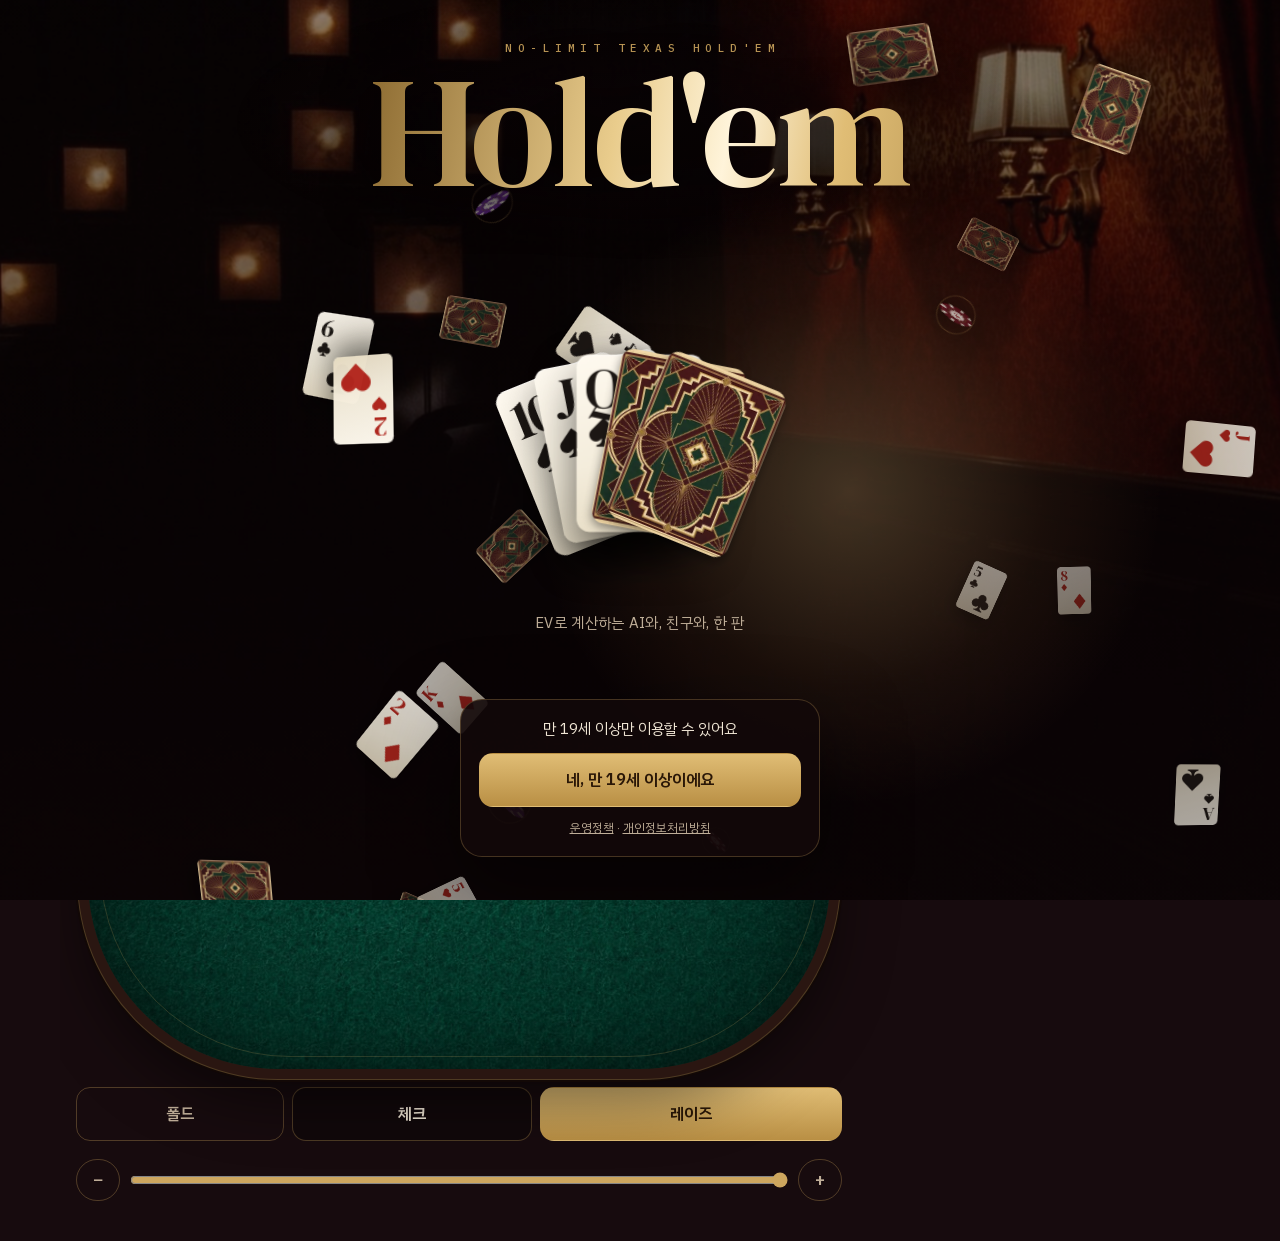
==== index.html @ 79030af7 "블랙잭 추가: 혼자 하기·친구방·딜러·더블다운·스플릿" ====
<!doctype html>
<html lang="ko">
<head>
<meta charset="utf-8">
<meta name="viewport" content="width=device-width, initial-scale=1, viewport-fit=cover">
<meta name="robots" content="noindex, nofollow">
<title>헤즈업 홀덤</title>
<link rel="manifest" href="manifest.webmanifest">
<meta name="theme-color" content="#170b0e">
<link rel="icon" href="icons/favicon-64.png" type="image/png">
<link rel="apple-touch-icon" href="icons/apple-touch-icon.png">
<meta name="apple-mobile-web-app-capable" content="yes">
<meta name="apple-mobile-web-app-title" content="홀덤">
<!-- 카톡·메신저 링크 미리보기 (초대 링크) -->
<meta name="description" content="초대 링크를 누르면 바로 방으로 들어와요 · 빈자리는 EV로 판단하는 AI">
<meta property="og:type" content="website">
<meta property="og:title" content="홀덤 한 판 같이 쳐요">
<meta property="og:description" content="초대 링크를 누르면 바로 방으로 들어와요 · 빈자리는 EV로 판단하는 AI">
<meta property="og:image" content="https://holdem.io.kr/icons/og-invite.jpg">
<meta property="og:image:width" content="1200">
<meta property="og:image:height" content="630">
<meta property="og:url" content="https://holdem.io.kr/">
<link rel="stylesheet" href="ui/blackjack.css?v=8">
<link href="fonts/fonts.css" rel="stylesheet"> <!-- 글꼴도 우리 사이트에서 (외부로 접속 정보가 가지 않게) -->
<style>
:root{
  --room:#170b0e; --room-2:#35141c;
  --felt:#0f4a3f; --felt-hi:#1a6852; --felt-deep:#082a23;
  --rail:#2a1611; --brass:#cda65e; --brass-dim:rgba(205,166,94,.32);
  --ivory:#f4eddc; --ink:#1c1714; --red:#b2261d;
  --signal:#86e3c8; --signal-dim:rgba(134,227,200,.22); --neg:#ec7466; --led:#ff5a3c;
  --text:#f1e7d6; --muted:#bfae98;
  --display:"DM Serif Display", Georgia, "Times New Roman", serif;
  --sans:"IBM Plex Sans KR", -apple-system, "Apple SD Gothic Neo", "Malgun Gothic", system-ui, sans-serif;
  --mono:"IBM Plex Mono", ui-monospace, Menlo, Consolas, monospace;
  --digital:"Share Tech Mono", "IBM Plex Mono", ui-monospace, monospace;
  color-scheme:dark;
}
*{box-sizing:border-box}
[hidden]{display:none !important}
html{background:var(--room); touch-action:manipulation} /* 두 번 탭 확대 막기 (테이블 밖을 탭해도). 두 손가락 확대는 그대로 */
body{margin:0; min-height:100vh; min-height:100dvh; color:var(--text); font:15px/1.5 var(--sans);
  background:radial-gradient(90% 60% at 50% -10%, var(--room-2), transparent 70%), var(--room);
  padding:env(safe-area-inset-top, 0px) 0 env(safe-area-inset-bottom, 0px); position:relative; isolation:isolate}
/* 방 배경 사진 (Higgsfield 생성). 글자가 읽히도록 위아래를 어둡게 덮는다 */
body::before{content:""; position:fixed; inset:0; z-index:-1; pointer-events:none;
  background:linear-gradient(180deg, rgba(23,11,14,.62), rgba(23,11,14,.3) 35%, rgba(23,11,14,.55) 70%, rgba(23,11,14,.92)),
    url("assets/room.jpg") center / cover no-repeat}
button{font:inherit; color:inherit; cursor:pointer}
button:disabled{cursor:not-allowed}
:focus-visible{outline:2px solid var(--signal); outline-offset:3px}

.top{max-width:1160px; margin:0 auto; padding:18px 16px 12px; display:flex; align-items:baseline; justify-content:space-between; gap:6px 16px; flex-wrap:wrap}
.top h1{margin:0; font-size:20px; font-weight:700; letter-spacing:-.02em}
.top h1 .spade{color:var(--brass); margin-right:6px}
.top h1 small{font-weight:400; color:var(--muted); font-size:13px; margin-left:8px; letter-spacing:0}
.top .meta{font:13px var(--mono); color:var(--muted); display:flex; flex-wrap:wrap; gap:4px 14px}
.linkbtn{padding:0; border:0; background:none; font:inherit; color:var(--muted); text-decoration:underline; text-underline-offset:3px}
.top h1{flex:1 1 auto; min-width:0} .top .meta{order:2} .top-btns{order:3; display:flex; flex-wrap:wrap; gap:4px 14px; font:13px var(--mono)}
/* 폰: 제목 옆에 작은 알약 버튼(설치·정지·삭제·로비·소리), 아래 한 줄에 핸드·레벨. 글자 버튼이 세 줄로 밀리지 않게 */
@media (max-width:600px){
  .top{align-items:center; padding:12px 16px 8px; gap:4px 10px}
  .top h1{flex:1 1 0; font-size:18px; white-space:nowrap; overflow:hidden; text-overflow:ellipsis} .top h1 small{display:block; margin:1px 0 0; font-size:11px; overflow:hidden; text-overflow:ellipsis}
  .top-btns{order:1; flex:none; flex-wrap:nowrap; gap:6px}
  .top .meta{order:2; flex:1 0 100%; font-size:12px; gap:2px 12px}
  .top-btns .linkbtn{font-size:0; min-width:38px; height:32px; padding:0 9px; border:1px solid var(--brass-dim); border-radius:999px; text-decoration:none; color:var(--text); background:rgba(0,0,0,.25)}
  .top-btns .linkbtn::before{font:500 12px var(--sans)}
  .top-btns .install::before{content:"설치"} #bPause::before{content:"정지"} #bPause[aria-pressed="true"]::before{content:"계속"} #bDelRoom::before{content:"삭제"} #bLobby::before{content:"로비"} #bSound::before{content:"소리"}
  #bSound[aria-pressed="false"]::before{opacity:.45; text-decoration:line-through}
  .top-btns .linkbtn.warn{font:500 12px var(--sans); border-color:var(--neg); color:var(--neg)} .top-btns .linkbtn.warn::before{content:none !important} /* 두 번 눌러 확인: 안내 문구를 그대로 보여 준다 */
}
.linkbtn[aria-pressed="false"]{opacity:.55}
.linkbtn.warn{color:var(--neg)}
#blinds.bump{animation:pop .4s ease-out; color:var(--brass)}

.layout{max-width:1160px; margin:0 auto; padding:0 16px 40px; display:grid; gap:22px; overflow-x:clip} /* 가장자리 자리의 효과 고리가 가로 스크롤을 만들지 않게 */
@media (min-width:880px){ .layout{grid-template-columns:minmax(0,1fr) 340px; align-items:start} }

/* ===== 테이블: 좌석을 둘레에 배치 ===== */
.table{position:relative; isolation:isolate; margin:14px 12px 18px; aspect-ratio:3/4; --chip:24px; touch-action:manipulation; -webkit-user-select:none; user-select:none; /* 두 번 탭 = 체크 (확대·글자 선택 막기) */
  border-radius:clamp(56px, 16vw, 190px);
  /* 실제 울 펠트 사진 (Higgsfield 생성) 위에 천장 조명처럼 가운데를 밝히고 가장자리를 어둡게 */
  background:radial-gradient(ellipse 60% 50% at 50% 45%, rgba(120,230,190,.16), transparent 70%),
    radial-gradient(ellipse 75% 70% at 50% 50%, transparent 45%, rgba(3,18,14,.6)),
    url("assets/felt.jpg") center / cover, var(--felt);
  box-shadow:0 0 0 10px var(--rail), 0 0 0 11px var(--brass-dim), 0 0 0 13px #120806, 0 28px 60px rgba(0,0,0,.55), inset 0 0 70px rgba(0,0,0,.5)}
.table::before{content:""; position:absolute; inset:12px; z-index:-1; border-radius:inherit; border:1px solid rgba(205,166,94,.2); pointer-events:none}
/* 넓은 테이블(.wide)은 화면 폭이 아니라 테이블 자신의 폭으로 정한다 → 폴드 펼침처럼 두 칸 배치에서도 좌석 배치와 모양이 맞는다 */
.table.wide{aspect-ratio:16/10; --chip:28px} .table.wide[data-n="2"]{aspect-ratio:16/11}

.seat{position:absolute; transform:translate(-50%,-50%); display:flex; flex-direction:column; align-items:center; gap:3px; width:max-content; z-index:2}
.seat.me{transform:translate(-50%,-100%); gap:6px}
.seat.me .info{order:-1} /* 나: 액션 → 카드 → 명패 */
.plate{position:relative; display:flex; flex-direction:column; align-items:center; min-width:74px; padding:3px 10px 4px; border-radius:12px;
  background:rgba(8,18,15,.78); border:1px solid var(--brass-dim); transition:box-shadow .3s, opacity .3s; line-height:1.2}
.plate .name{max-width:7.5em; overflow:hidden; text-overflow:ellipsis; font-weight:600; font-size:12px; white-space:nowrap} /* 긴 닉네임은 말줄임 */
.plate .stack{font:16px/1.1 var(--display); color:var(--ivory); font-weight:400}
.seat.me .plate{flex-direction:row; gap:10px; padding:5px 14px; border-radius:999px}
/* 자리 아바타: 세로 명패는 테이블 안쪽 끝에 걸쳐 놓는다 (폰에서 옆자리 명패가 이미 화면 끝에 닿아 있어 폭을 늘릴 수 없다). 가로 명패(나·1:1)는 명패 안 왼쪽 */
.avatar{position:absolute; left:-15px; top:50%; width:30px; height:30px; margin-top:-15px; border-radius:50%; object-fit:cover; background:#3a1218; box-shadow:0 0 0 1.5px var(--brass-dim), 0 2px 6px rgba(0,0,0,.5)}
.seat.av-r .avatar{left:auto; right:-15px} .seat.ai .plate{padding-left:19px} .seat.ai.av-r .plate{padding-left:10px; padding-right:19px} .table[data-n="2"] .seat.ai .plate{padding:5px 14px}
.seat.me .avatar, .table[data-n="2"] .seat.ai .avatar{position:static; flex:none; width:32px; height:32px; margin:-2px 0 -2px -8px}
.seat.folded .avatar{filter:grayscale(.8)}
.seat.me .plate .name{font-size:14px}
.seat.me .plate .stack{font-size:20px}
.table[data-n="2"] .seat.ai .plate{flex-direction:row; gap:10px; padding:5px 14px; border-radius:999px}
.table[data-n="2"] .seat.ai .plate .name{font-size:14px}
.table[data-n="2"] .seat.ai .plate .stack{font-size:20px}
.seat.turn .plate{box-shadow:0 0 0 2px var(--brass), 0 0 22px rgba(205,166,94,.5)}
.seat.ai.turn .plate{box-shadow:0 0 0 2px var(--signal), 0 0 22px rgba(134,227,200,.45)}
.seat.win .plate{box-shadow:0 0 0 2px var(--brass), 0 0 30px rgba(205,166,94,.7)}
.seat.folded .plate{opacity:.55}
.seat.out{filter:grayscale(1) brightness(.5)}
/* 액션 효과: 체크는 두 번 두드림, 콜은 초록 고리, 레이즈는 금빛, 올인은 붉은 금빛 (올인한 사람 명패에는 핸드가 끝날 때까지 엠블럼) */
.fx{position:absolute; left:50%; top:50%; width:130px; height:130px; margin:-65px 0 0 -65px; border-radius:50%; pointer-events:none; z-index:3; animation:ring .6s ease-out both}
.fx.check{border:2px solid var(--ivory)} .fx.check::after{content:''; position:absolute; inset:-2px; border-radius:50%; border:2px solid var(--ivory); animation:ring .5s .14s ease-out both}
.fx.call{border:3px solid var(--signal)}
.fx.raise{border:3px solid var(--brass); box-shadow:0 0 24px rgba(205,166,94,.8), inset 0 0 18px rgba(205,166,94,.6); animation-duration:.8s}
.fx.allin{width:190px; height:190px; margin:-95px 0 0 -95px; border:4px solid #f0c060; box-shadow:0 0 40px #e2463a, inset 0 0 30px rgba(240,192,96,.7); animation-duration:1s}
@keyframes ring{from{transform:scale(.3); opacity:1} to{transform:scale(1.5); opacity:0}}
.seat.allin .plate{box-shadow:0 0 0 2px #f0c060, 0 0 18px rgba(226,70,58,.8); animation:allinGlow 1.2s ease-in-out infinite alternate}
.seat.allin .plate::before{content:''; position:absolute; top:-24px; right:-34px; width:70px; height:47px; transform:rotate(8deg); background:url(assets/fx/allin.webp) center/contain no-repeat; pointer-events:none; z-index:2; filter:drop-shadow(0 3px 6px rgba(0,0,0,.6))} /* 명패 모서리에 스티커처럼 (펼친 카드를 가리지 않게) */
.seat.me.allin .plate::before{top:50%; right:calc(100% + 4px); transform:translateY(-50%) rotate(-6deg)}
@keyframes allinGlow{to{box-shadow:0 0 0 2px #f0c060, 0 0 30px rgba(226,70,58,1)}}
.end-art{display:block; width:min(250px, 72%); margin:-8px auto 2px; filter:drop-shadow(0 8px 18px rgba(0,0,0,.6)); animation:stamp .7s cubic-bezier(.2,1.6,.4,1) both} .end-art[hidden]{display:none}
.allin-slam{position:absolute; left:50%; top:46%; width:min(78%, 420px); transform:translate(-50%, -50%); pointer-events:none; z-index:20; filter:drop-shadow(0 10px 30px rgba(0,0,0,.7)); animation:slam 1.6s cubic-bezier(.2,.9,.3,1) both}
@keyframes slam{0%{opacity:0; transform:translate(-50%, -50%) scale(2.4) rotate(-6deg)} 14%{opacity:1; transform:translate(-50%, -50%) scale(.94) rotate(0)} 24%{transform:translate(-50%, -50%) scale(1.04)} 78%{opacity:1; transform:translate(-50%, -50%) scale(1)} 100%{opacity:0; transform:translate(-50%, -50%) scale(1.12)}}
.table.shake{animation:shake .45s .18s ease-in-out}
.table.flash::after{content:''; position:absolute; inset:0; border-radius:inherit; pointer-events:none; z-index:15; background:radial-gradient(circle at 50% 45%, rgba(240,192,96,.45), rgba(226,70,58,.3) 45%, rgba(226,70,58,0) 75%); animation:flash 1.3s ease-out both}
@keyframes flash{0%{opacity:0} 12%{opacity:1} 100%{opacity:0}}
@keyframes shake{20%{transform:translate(-6px, 2px)} 40%{transform:translate(5px, -3px)} 60%{transform:translate(-3px, 2px)} 80%{transform:translate(2px, -1px)}}
@media (prefers-reduced-motion:reduce){ .fx, .allin-slam, .table.shake, .table.flash::after, .seat.allin .plate{animation:none} .fx, .allin-slam, .table.flash::after{display:none} }
.badge{position:absolute; top:-10px; right:-10px; padding:1px 8px; border-radius:999px; background:var(--neg); color:#2a0d0a; font:700 12px/18px var(--sans); animation:stamp .5s cubic-bezier(.2,1.6,.4,1) both; filter:none}
.hand{display:flex; gap:3px; --cw:26px; min-height:calc(var(--cw) * 1.4)}
.seat.ai .hand{margin-bottom:-12px; z-index:-1}
.seat.me .hand{--cw:clamp(44px, 12vw, 60px); gap:6px}
.table[data-n="2"] .seat.ai .hand{--cw:42px; gap:5px; margin-bottom:0}
.table.wide .hand{--cw:34px} .table.wide .seat.me .hand{--cw:66px}
.info{display:flex; gap:8px; min-height:18px; font-size:12px; line-height:18px; white-space:nowrap}
.say{color:var(--ivory); font-weight:500; text-shadow:0 1px 3px rgba(0,0,0,.7)}
.say.pop{animation:pop .3s ease-out}
.say.draw{padding:0 10px; border-radius:999px; border:1.5px solid var(--brass); background:rgba(10,6,4,.78); color:var(--brass); font-size:15px; font-weight:700; line-height:24px} .say.draw.stay{border-color:var(--signal); color:var(--signal)} /* 바둑이 교환: 몇 장 / 스테이를 크게 */
.hname{color:var(--brass); text-shadow:0 1px 3px rgba(0,0,0,.7)}
.bio{position:absolute; top:calc(100% + 4px); left:50%; transform:translateX(-50%); width:180px; padding:8px 10px; border-radius:10px; z-index:9;
  background:rgba(8,12,11,.95); border:1px solid var(--brass-dim); font-size:12px; line-height:1.5; color:var(--muted); white-space:normal; animation:pop .2s ease-out}
.bio b{display:block; color:var(--text); font-size:13px}

/* 타임칩: 크게, 내 차례면 금빛으로 빛나고 10초 아래면 붉게 깜빡인다 */
.timechip{position:absolute; right:-70px; bottom:-16px; width:58px; height:58px; border-radius:50%; border:0; padding:0;
  background:radial-gradient(circle, #f2e8d2 0 54%, transparent 55%), repeating-conic-gradient(var(--brass) 0 20deg, #7a5a1e 20deg 40deg);
  box-shadow:0 3px 8px rgba(0,0,0,.5), inset 0 0 0 3px rgba(0,0,0,.25); color:#3a2608; font:800 14px/1 var(--sans); letter-spacing:-.03em}
.timechip span{position:absolute; top:-7px; right:-9px; min-width:24px; height:24px; border-radius:12px; background:var(--neg); color:#2a0d0a; font:800 13px/24px var(--sans); box-shadow:0 0 0 2px #1a0c0c}
.timechip:disabled{filter:grayscale(.45) brightness(.8)}
.timechip:not(:disabled){animation:tcGlow 1.4s ease-in-out infinite alternate}
.timechip.hurry:not(:disabled){animation:tcHurry .45s ease-in-out infinite alternate}
@keyframes tcGlow{to{box-shadow:0 3px 8px rgba(0,0,0,.5), inset 0 0 0 3px rgba(0,0,0,.25), 0 0 18px 5px rgba(240,192,96,.85)}}
@keyframes tcHurry{to{box-shadow:0 3px 8px rgba(0,0,0,.5), inset 0 0 0 3px rgba(0,0,0,.25), 0 0 24px 7px rgba(226,70,58,.95); transform:scale(1.08)}}

.bet{position:absolute; transform:translate(-50%,-50%); display:inline-flex; align-items:flex-end; gap:5px; font:12px var(--mono); z-index:1}
.bet b{font-weight:500; padding:0 7px; border-radius:999px; background:rgba(0,0,0,.5); line-height:18px}
.bet.off{visibility:hidden}
.bet.r{flex-direction:row-reverse} /* 오른쪽 좌석은 금액을 칩 왼쪽에 → 자기 명패를 가리지 않게 */
.table:not(.wide) .bet{flex-direction:column; align-items:center; gap:2px} /* 좁은 테이블: 금액을 칩 아래로 → 폭이 절반 */
/* 칩: Higgsfield 3D 칩 모델을 금액별로 색을 바꾸고 숫자를 새겨 테이블 시점으로 미리 렌더한 스프라이트를 쌓는다 */
.chipset{display:inline-flex; align-items:flex-end; gap:1px}
.chips{position:relative; flex:none; width:var(--chip)}
.chips img{position:absolute; width:var(--chip); filter:drop-shadow(0 2px 2px rgba(0,0,0,.45))}

.dealer-btn{position:absolute; width:22px; height:22px; margin:-11px 0 0 -11px; border-radius:50%; background:var(--ivory); color:var(--ink); z-index:3;
  font:13px/22px var(--display); text-align:center; box-shadow:0 2px 5px rgba(0,0,0,.5); transition:left .6s cubic-bezier(.3,.8,.3,1), top .6s cubic-bezier(.3,.8,.3,1)}

.center{position:absolute; left:50%; top:43%; transform:translate(-50%,-50%); display:grid; justify-items:center; gap:6px; z-index:1}
.table[data-n="2"] .center{top:46%}
.table.wide .center{top:41%}
.board-wrap{position:relative; --cw:clamp(30px, 9.2vw, 46px)}
.table[data-n="2"] .board-wrap{--cw:clamp(40px, 12vw, 64px)}
.table.wide .board-wrap{--cw:54px}
.slots,.board{display:flex; gap:4px}
.board{position:absolute; inset:0}
.slot{width:var(--cw); aspect-ratio:5/7; border-radius:calc(var(--cw) * .1); border:1px dashed rgba(244,237,220,.16)}
.pot{display:flex; align-items:flex-end; gap:6px; font-size:12px; line-height:22px; color:var(--muted); min-height:30px}
.pot b{font:22px/1 var(--display); font-weight:400; color:var(--brass)}
.banner{text-align:center; animation:pop .35s ease-out; max-width:240px}
.banner strong{display:block; font-size:18px; line-height:1.25; font-weight:700}
.banner span{font:12px var(--mono); color:var(--muted)}
.banner.win strong{color:var(--brass)}
.banner.lose strong{color:var(--neg)}
/* 디지털 샷클락 */
.clock{font:26px/1 var(--digital); letter-spacing:.06em; color:#ffd9a0; padding:3px 10px 2px; border-radius:6px; background:rgba(0,0,0,.55);
  box-shadow:inset 0 0 0 1px rgba(255,200,120,.25); text-shadow:0 0 8px rgba(255,190,90,.8); visibility:hidden}
.clock.on{visibility:visible}
.clock.hurry{color:#ffb3a6; text-shadow:0 0 10px var(--led), 0 0 2px var(--led); animation:blink 1s steps(2) infinite}
.level-banner{position:absolute; left:50%; top:20%; transform:translate(-50%,-50%); z-index:6; padding:8px 18px; border-radius:12px; text-align:center;
  background:rgba(20,10,6,.92); border:1px solid var(--brass); color:var(--brass); font:700 15px/1.4 var(--sans); white-space:nowrap; animation:banner 2.4s ease both}
.level-banner small{display:block; font:12px var(--mono); color:var(--muted)}
#deck{position:absolute; left:50%; top:4%; width:1px; height:1px}

/* 카드 */
.card{position:relative; flex:none; width:var(--cw); aspect-ratio:5/7; border-radius:calc(var(--cw) * .1);
  background:linear-gradient(165deg, #fffaf0, var(--ivory) 55%, #e4d9c0); color:var(--ink);
  box-shadow:inset 0 1px 0 rgba(255,255,255,.6), 0 4px 10px rgba(0,0,0,.4);
  font-family:var(--display); transition:transform .25s, filter .25s, box-shadow .25s}
.card.red{color:var(--red)}
.card .idx{position:absolute; top:4%; left:7%; display:flex; flex-direction:column; align-items:center; font-size:calc(var(--cw) * .44); line-height:.95; letter-spacing:-.05em}
.card .idx small{font:calc(var(--cw) * .29)/1 var(--sans)}
.card .pip{position:absolute; right:7%; bottom:4%; font:calc(var(--cw) * .62)/1 var(--sans)}
.card.back{background:#5c1823 url(assets/cardback.webp) center/cover; box-shadow:0 4px 10px rgba(0,0,0,.4)}
.card.undealt{visibility:hidden}
.card.deal{animation:deal .38s cubic-bezier(.2,.9,.25,1) both}
.card.flip{animation:flip .45s ease-out both}
.card.win{transform:translateY(-5px); box-shadow:0 0 0 2px var(--brass), 0 10px 20px rgba(0,0,0,.5)}
.card.dim{filter:brightness(.5) saturate(.5)}
#fx{position:fixed; inset:0; pointer-events:none; z-index:60; overflow:hidden}
.flyer{position:fixed; left:0; top:0; will-change:transform}

/* 조작 */
.controls{display:grid; gap:10px}
#actions{display:grid; gap:10px}
.main{display:grid; grid-template-columns:1fr 1.15fr 1.45fr; gap:8px}
.btn{min-height:54px; padding:0 10px; border-radius:14px; border:1px solid var(--brass-dim); background:rgba(0,0,0,.28); font-weight:600; font-size:16px; transition:transform .12s, background .2s, opacity .2s}
.btn:not(:disabled):hover{background:rgba(205,166,94,.12)}
.btn:not(:disabled):active{transform:translateY(1px)}
.btn.primary{background:linear-gradient(180deg, #e0bd75, #b98f44); color:#2a1707; border-color:transparent}
.btn.primary:not(:disabled):hover{background:linear-gradient(180deg, #ebc982, #c49a4e)}
.btn.ghost{background:transparent; color:var(--muted)}
.btn:disabled{opacity:.36}
.btn small{display:block; font-size:12px; font-weight:500; opacity:.7}
.btn.wide{width:100%}
.sizing{display:grid; gap:8px}
.presets{display:flex; gap:6px}
.presets .chip{flex:1; min-width:0; padding:0 4px}
.fine{display:flex; align-items:center; gap:8px}
.chip{min-height:42px; padding:0 12px; border-radius:999px; border:1px solid var(--brass-dim); background:transparent; color:var(--muted); font-size:15px; font-weight:500; font-variant-numeric:tabular-nums}
.chip.on{border-color:var(--brass); background:rgba(205,166,94,.16); color:var(--text)}
.chip.step{width:44px; padding:0; font-size:18px; line-height:1}
.chip:disabled{opacity:.36}
.fine input{flex:1; min-width:0; height:36px; accent-color:var(--brass)}
/* 바둑이: 4장 손패(상대는 겹쳐 놓은 뒷면), 눌러 고른 카드, 아침·점심·저녁 진행 표시, 9칸 베팅 버튼 */
.table[data-game="badugi"] .seat.ai .card + .card{margin-left:calc(var(--cw) * -.42)} /* 상대 4장은 겹쳐 놓는다 (깐 패도 숫자·무늬 표시는 보인다) */
.table[data-game="badugi"][data-n="2"] .seat.ai .card:not(.back) + .card{margin-left:0} /* 1:1은 자리가 넉넉하니 깐 패를 펼친다 */
.table[data-game="badugi"] .seat.me .hand{--cw:clamp(40px, 11vw, 62px)} /* 폰에서 4장이 옆 좌석 명패에 닿지 않게 */
.table[data-game="badugi"] .seat.me .card{transition:transform .15s, box-shadow .15s}
.table[data-game="badugi"] .board-wrap, .table:not([data-game="badugi"]) .bd-rounds{display:none}
.table[data-game="sutda"] .board-wrap, .table:not([data-game="sutda"]) .sd-stages{display:none}
/* 섯다: 화투 카드 (세로로 긴 2:3). 그림 + 작은 월 숫자, 뒷면은 진한 빨강. 날아가는 카드(#fx)도 같게 body에 data-game */
body[data-game="sutda"] .card{aspect-ratio:2/3}
body[data-game="sutda"] .card.back{background:repeating-linear-gradient(45deg, rgba(0,0,0,.18) 0 2px, transparent 2px 6px), #8e1b1f; box-shadow:inset 0 0 0 2px #3d0a0c, 0 4px 10px rgba(0,0,0,.4)}
.card.hw{background:#1a0d0b; overflow:hidden; padding:0}
.card.hw img{display:block; width:100%; height:100%; object-fit:cover; border-radius:inherit; pointer-events:none; user-select:none}
.card.hw .hw-n{position:absolute; right:5%; top:3%; min-width:1.3em; padding:0 .2em; border-radius:.35em; background:rgba(12,8,6,.78); color:#fff; font:700 calc(var(--cw) * .26)/1.35 var(--sans); text-align:center}
.table[data-game="sutda"] .seat.me .hand{--cw:clamp(44px, 12.5vw, 64px)}
.sd-stages span{white-space:nowrap} .table:not(.wide) .sd-stages{gap:4px; font-size:12px} .table:not(.wide) .sd-stages span{padding:3px 8px} /* 폰: 세 칸이 한 줄에 */
#cards0.picking .card.discard{transform:translateY(8px); filter:grayscale(.7) brightness(.55)} /* 섯다 고르기: 버릴 카드 */
#cards0.picking .card.discard::after{content:'버림'; white-space:nowrap; position:absolute; left:50%; top:50%; transform:translate(-50%, -50%); padding:2px 6px; border-radius:6px; background:rgba(0,0,0,.75); color:#fff; font:700 12px var(--sans)}
.hand.picking .card{cursor:pointer}
.card.sel{transform:translateY(-14px); box-shadow:0 0 0 2px var(--signal), 0 12px 22px rgba(0,0,0,.55)}
.bd-rounds, .sd-stages{display:flex; gap:6px; font-size:13px}
.bd-rounds span, .sd-stages span{padding:3px 12px; border-radius:999px; border:1px solid rgba(244,237,220,.18); color:var(--muted)}
.bd-rounds span.done, .sd-stages span.done{color:var(--text); border-color:var(--brass-dim)}
.bd-rounds span.on, .sd-stages span.on{color:#2a1707; background:var(--brass); border-color:transparent; font-weight:700}
#bdActions{display:grid; gap:8px}
.bd-mine{margin:0; text-align:center; font-size:14px; color:var(--brass)} .bd-mine:empty{display:none} /* 지금 내 족보 (카드 위에 쓰면 내 베팅 칩과 겹친다) */
.bd-bets{display:grid; grid-template-columns:repeat(3, 1fr); gap:8px}
.bd-bets .btn{min-height:50px}
.bd-draw{display:grid; gap:8px}
.bd-draw p{margin:0; text-align:center; font-size:13px; color:var(--muted)}
.bd-help p{margin:0 0 6px; font-size:13px; line-height:1.6; color:var(--muted)} .bd-help p:last-child{margin:0} .bd-help b{color:var(--text)}

/* EV 계기판 */
.side{display:grid; gap:18px; align-content:start}
.gauge{position:relative; overflow:hidden; padding:16px; border-radius:16px;
  background:linear-gradient(180deg, #0d1917, #08100f); border:1px solid var(--signal-dim);
  color:var(--signal); font-family:var(--mono); box-shadow:0 20px 40px rgba(0,0,0,.35)}
.gauge::before{content:""; position:absolute; inset:0; pointer-events:none; background:repeating-linear-gradient(0deg, rgba(134,227,200,.035) 0 1px, transparent 1px 3px)}
.g-head{display:flex; align-items:center; gap:10px; margin-bottom:14px; flex-wrap:wrap}
.g-head h2{margin:0; font:600 13px var(--sans); letter-spacing:.08em}
.g-head h2 span{color:var(--text); font-weight:500; letter-spacing:0; margin-left:6px}
.state{display:inline-flex; align-items:center; gap:6px; padding:2px 8px; border-radius:999px; border:1px solid var(--signal-dim); font-size:11px}
.state::before{content:""; width:6px; height:6px; border-radius:50%; background:currentColor; opacity:.45}
.state.busy::before{opacity:1; animation:blink .6s steps(2) infinite}
.toggle{margin-left:auto; display:flex; align-items:center; gap:6px; font:12px var(--sans); color:var(--muted); cursor:pointer}
.toggle input{accent-color:var(--signal); margin:0}
.secret{position:relative; min-height:120px}
.gauge.sealed .secret{visibility:hidden}
.gauge.sealed .secret::after{content:"이번 핸드가 끝나면 공개돼요"; visibility:visible; position:absolute; inset:0; display:grid; place-items:center;
  font:13px var(--sans); color:var(--muted); border:1px dashed var(--signal-dim); border-radius:10px;
  background:repeating-linear-gradient(-45deg, rgba(134,227,200,.06) 0 8px, transparent 8px 16px) 0 0/200% 200%; animation:drift 8s linear infinite}
.empty{margin:0; font:13px/1.7 var(--sans); color:var(--muted)}
.eq{display:flex; align-items:baseline; gap:10px}
.eq b{font-size:34px; line-height:1; font-weight:500; color:#d6fff2}
.k{font-size:12px; color:rgba(134,227,200,.7)}
.eq .tag{margin-left:auto}
.tag{padding:1px 8px; border-radius:999px; background:var(--brass); color:#2a1707; font:600 11px/18px var(--sans)}
.meter{position:relative; height:10px; margin:12px 0 28px; border-radius:5px; background:rgba(134,227,200,.1)}
.meter i{position:absolute; inset:0 auto 0 0; border-radius:inherit; background:linear-gradient(90deg, rgba(134,227,200,.45), var(--signal)); animation:grow .8s cubic-bezier(.2,.8,.2,1)}
.meter em{position:absolute; top:-4px; bottom:-4px; width:2px; margin-left:-1px; background:var(--brass)}
.meter em span{position:absolute; top:18px; left:0; transform:translateX(-50%); white-space:nowrap; font:normal 11px var(--mono); color:var(--brass)}
.meta{display:grid; grid-template-columns:repeat(auto-fit, minmax(140px, 1fr)); gap:6px 14px; margin:0 0 14px; font-size:12px}
.meta div{display:flex; justify-content:space-between; gap:8px; padding-bottom:4px; border-bottom:1px solid rgba(134,227,200,.08)}
.meta dt{font-family:var(--sans); color:rgba(134,227,200,.65)}
.meta dd{margin:0}
.evs{list-style:none; margin:0; padding:0; display:grid; gap:4px}
.evs li{display:grid; grid-template-columns:minmax(0,1.8fr) 1fr 4.4em; align-items:center; gap:10px; padding:6px 8px; border-radius:8px; font-size:12.5px}
.evs li.on{background:rgba(134,227,200,.08); box-shadow:inset 0 0 0 1px var(--signal)}
.evs li > span{font-family:var(--sans); color:var(--text)}
.evs small{display:block; font:11px var(--mono); color:var(--muted)}
.evs small i{font-style:normal; white-space:nowrap}
.evs b{text-align:right; font-weight:500}
.evs b.neg{color:var(--neg)}
.bar{position:relative; height:8px}
.bar::before{content:""; position:absolute; left:50%; top:-3px; bottom:-3px; width:1px; background:rgba(134,227,200,.3)}
.bar i{position:absolute; top:0; bottom:0; left:50%; border-radius:0 3px 3px 0; background:var(--signal); transform-origin:left; animation:growx .7s cubic-bezier(.2,.8,.2,1)}
.bar i.neg{left:auto; right:50%; border-radius:3px 0 0 3px; background:var(--neg); transform-origin:right}
.pick{display:flex; justify-content:space-between; gap:10px; margin-top:12px; padding-top:12px; border-top:1px solid rgba(134,227,200,.12); font-size:13px}
.pick:empty{display:none}
.pick span{font-family:var(--sans); color:var(--muted)}

/* 전적·기록 */
.log{padding:14px 16px; border-radius:16px; background:rgba(16,8,10,.62); border:1px solid rgba(205,166,94,.14); backdrop-filter:blur(8px); -webkit-backdrop-filter:blur(8px)}
.log h2{margin:0 0 8px; font:600 13px var(--sans); letter-spacing:.08em; color:var(--muted)}
.log ol{list-style:none; margin:0; padding:0; max-height:220px; overflow:auto; font-size:13px}
@media (min-width:880px){ .log ol{max-height:320px} }
.log li{padding:1px 0}
.log li.head{margin-top:10px; font:12px var(--mono); color:var(--brass)}
.log li.head:first-child{margin-top:0}
.log li.street{color:var(--muted)}
.log li.result{font-weight:600}
.log li.level{color:var(--brass); font-weight:600}
.record dl{display:grid; grid-template-columns:repeat(3, 1fr); gap:10px; margin:0}
.record dt{font-size:12px; color:var(--muted)}
.record dd{margin:2px 0 0; font:20px/1.2 var(--display); color:var(--ivory)}
.record dd small{margin-left:6px; font:12px var(--mono); color:var(--muted)}
.prof{display:flex; justify-content:space-between; align-items:baseline; gap:10px; margin-top:12px; padding-top:10px; border-top:1px solid rgba(205,166,94,.14); font-size:12px; line-height:1.5; color:var(--muted)}
.prof .linkbtn{flex:none; font-size:12px}

/* ===== 무대: 시작 화면·로비 뒤. 떠다니는 카드·칩, 마우스를 따라오는 조명, 로열 플러시 부채 ===== */
#stage{position:fixed; inset:0; z-index:30; overflow:hidden; background:#0b0406; --mx:50%; --my:40%; --px:0px; --py:0px}
.st-bg{position:absolute; inset:-5%; background:linear-gradient(180deg, rgba(11,4,6,.45), rgba(11,4,6,.7) 60%, #0b0406 98%), url("assets/room.jpg") center / cover;
  transform:translate3d(var(--px), var(--py), 0) scale(1.05)}
.st-light{position:absolute; inset:0; pointer-events:none; mix-blend-mode:screen;
  background:radial-gradient(34vmax 34vmax at var(--mx) var(--my), rgba(255,204,128,.24), rgba(255,160,80,.07) 45%, transparent 72%)}
.st-float{position:absolute; inset:0; pointer-events:none}
.st-item{position:absolute; left:0; top:0; will-change:transform, opacity}
.st-item.card{--cw:52px; box-shadow:0 10px 26px rgba(0,0,0,.55)}
.st-item.chip{width:40px; filter:drop-shadow(0 8px 10px rgba(0,0,0,.5))}
#lobby{background:rgba(11,4,6,.62)} #lobby .back{display:block; min-height:38px; margin:-10px 0 6px -6px; padding:0 14px; font-size:14px; color:var(--muted)} /* 뒤로 테이블·계기판이 흐릿하게 보인다 */
.acct-nick{flex:1 1 100%; font-size:13px; color:var(--muted)} .acct-nick b{color:var(--text); font-weight:600}
#landing{background:transparent; z-index:41; display:flex; flex-direction:column; justify-content:center; align-items:center; gap:clamp(14px, 3vh, 28px); overflow:hidden}
.ld-hero{position:relative; display:grid; justify-items:center; gap:6px; pointer-events:none}
.ld-hero::before{content:""; position:absolute; inset:-35% -25%; z-index:-1; background:radial-gradient(closest-side, rgba(11,4,6,.82), rgba(11,4,6,.4) 60%, transparent)} /* 뒤로 지나가는 카드 위에서도 제목이 읽히게 */
.ld-kicker{margin:0; font:500 11px/1 var(--mono); letter-spacing:.5em; padding-left:.5em; color:var(--brass); opacity:.9}
.ld-title{margin:0; font:400 clamp(66px, 17vw, 156px)/.92 var(--display); letter-spacing:-.02em; color:transparent;
  background:linear-gradient(100deg, #8d6b31 0%, #e9cc8c 18%, #fff4da 26%, #e0bd75 34%, #9c7a3c 52%, #e0bd75 74%, #fbe9c2 88%, #9c7a3c 100%) 0 0 / 260% 100%;
  -webkit-background-clip:text; background-clip:text; filter:drop-shadow(0 8px 26px rgba(0,0,0,.7)); animation:ldShine 7s linear infinite}
@keyframes ldShine{to{background-position:-260% 0}}
.ld-sub{margin:0; color:var(--muted); font-size:15px; letter-spacing:.02em}
.ld-fan{position:relative; width:min(560px, 94vw); height:clamp(180px, 36vw, 280px); perspective:1100px; cursor:pointer; -webkit-tap-highlight-color:transparent; touch-action:manipulation}
.ld-fan-in{position:absolute; inset:0; transform-style:preserve-3d; transform:rotateX(var(--rx, 0deg)) rotateY(var(--ry, 0deg))}
.ld-card{position:absolute; left:50%; bottom:6%; --cw:clamp(82px, 18vw, 126px); margin-left:calc(var(--cw) / -2); transform-origin:50% 135%;
  box-shadow:0 22px 44px rgba(0,0,0,.6), inset 0 1px 0 rgba(255,255,255,.6); transition:transform .28s cubic-bezier(.2,.8,.2,1), box-shadow .28s}
.ld-card.hot{box-shadow:0 0 0 2px var(--brass), 0 0 34px rgba(224,189,117,.55), 0 26px 48px rgba(0,0,0,.6)}
.ld-panel{display:grid; gap:10px; width:min(360px, 100%); padding:18px; border-radius:22px; background:rgba(18,8,9,.9); border:1px solid rgba(205,166,94,.28);
  box-shadow:0 30px 80px rgba(0,0,0,.55); animation:rise .6s .5s cubic-bezier(.2,.9,.3,1) both}
.ld-google{display:flex; align-items:center; justify-content:center; gap:10px; min-height:54px; border-radius:14px; border:0; background:#fff; color:#1f1f1f; font-weight:600; font-size:16px}
.ld-google svg{width:20px; height:20px}
.ld-hello{margin:0 0 2px; text-align:center; color:var(--text); font-size:15px}
.ld-rec{margin:0 0 4px; text-align:center; color:var(--brass); font:600 14px/1.5 var(--mono); word-break:keep-all} /* 승점 한 줄 */
.fame-me{display:grid; gap:4px; justify-items:center; padding:12px; border-radius:14px; background:rgba(205,166,94,.08); border:1px solid rgba(205,166,94,.25); text-align:center}
.fame-me b{font:600 18px var(--mono); color:var(--brass)} .fame-me small{font-size:12px; line-height:1.6; color:var(--muted); word-break:keep-all}
.fame-me .up{color:var(--signal); font:600 13px var(--mono)} .fame-me .down{color:var(--neg); font:600 13px var(--mono)}
.fame-spark{width:100%; max-width:220px; height:36px} .fame-spark polyline{fill:none; stroke:var(--brass); stroke-width:2}
.podium{display:grid; grid-template-columns:1fr 1.15fr 1fr; align-items:end; gap:6px; margin-top:6px}
.pod{display:grid; justify-items:center; gap:2px; padding:10px 4px; border-radius:12px 12px 4px 4px; background:linear-gradient(180deg, rgba(205,166,94,.22), rgba(205,166,94,.05)); text-align:center; min-width:0}
.pod.p1{padding-top:18px; background:linear-gradient(180deg, rgba(240,192,96,.35), rgba(240,192,96,.06))} .pod.p3{padding-top:6px}
.pod i{font-style:normal; font-size:28px} .pod.p1 i{font-size:36px}
.pod b{max-width:100%; overflow:hidden; text-overflow:ellipsis; white-space:nowrap; font-size:13px} .pod span{font:500 12px var(--mono); color:var(--brass)}
.pod.empty span{color:var(--muted); font:12px var(--sans); word-break:keep-all}
.fame-list{list-style:none; margin:4px 0 0; padding:0; display:grid; gap:4px; max-height:240px; overflow-y:auto}
.fame-list li{display:grid; grid-template-columns:28px 1fr auto auto; gap:8px; align-items:center; padding:6px 10px; border-radius:10px; background:rgba(255,255,255,.04); font-size:13px}
.fame-list li.me{background:rgba(205,166,94,.18); box-shadow:inset 0 0 0 1px var(--brass)}
.fame-list b{overflow:hidden; text-overflow:ellipsis; white-space:nowrap} .fame-list small{color:var(--muted)}
#landing.set .ld-fan, #landing.set .ld-sub{display:none} /* 설정을 열면 패널에 자리를 준다 */
.ld-h{margin:0; text-align:center; font:400 26px/1.2 var(--display); color:var(--brass)}
.set-lab{display:block; margin-top:4px; font-size:14px; font-weight:600; color:var(--text)} .set-lab small{display:block; font-size:12px; font-weight:400; color:var(--muted)}
.set-line{display:flex; align-items:center; justify-content:space-between; gap:10px} .set-line .set-lab{margin:0} .set-line .btn{min-height:44px; min-width:88px}
.ld-panel .mp-join{margin:0} .set-msg{min-height:18px; margin:-4px 0 0; font-size:12px; color:var(--neg)} .set-msg.ok{color:var(--signal)}
.ld-panel .btn.warn{border-color:var(--neg); color:var(--neg)}
.ld-note{margin:2px 0 0; font-size:12px; line-height:1.6; color:var(--muted); text-align:center; word-break:keep-all} .ld-note a{color:var(--muted)} .ld-note b{color:var(--text); font-weight:600}
@media (max-height:640px){ .ld-kicker, .ld-sub{display:none} }

/* 로비·결과 모달 */
.overlay{position:fixed; inset:0; z-index:40; display:grid; place-items:start center; overflow-y:auto; padding:24px 16px; background:rgba(12,5,7,.86)}
.overlay > *{margin-block:auto} /* 창이 화면보다 길면 위에서부터 스크롤 */
.sheet{width:min(420px, 100%); padding:26px 22px; border-radius:20px; background:linear-gradient(180deg, #24120f, #150a0a); border:1px solid var(--brass-dim);
  box-shadow:0 30px 80px rgba(0,0,0,.6); animation:rise .45s cubic-bezier(.2,.9,.3,1) both}
.sheet h2{margin:0 0 4px; font:28px/1.2 var(--display); font-weight:400; color:var(--brass); text-align:center}
.sheet > p{margin:0 0 18px; text-align:center; color:var(--muted); font-size:14px}
body.starting .mode, body.starting #bAgain{opacity:.55; cursor:progress} /* 게임 번호를 받는 중 */
.sheet > p.end-rating{margin:-10px 0 14px; color:var(--brass); font:600 15px var(--mono)} .end-rating:empty{display:none} /* 끝 화면 승점 줄 */
.modes{display:grid; gap:10px}
.mode{display:grid; gap:2px; text-align:left; padding:14px 16px; border-radius:14px; border:1px solid var(--brass-dim); background:rgba(0,0,0,.25); transition:transform .2s, background .2s, border-color .2s, box-shadow .2s}
.mode:hover{background:rgba(205,166,94,.1); border-color:var(--brass); transform:translateY(-2px); box-shadow:0 12px 28px rgba(0,0,0,.4)}
.mode b{font-size:17px}
/* 로비 게임 그림 (혼자 하기 모드 버튼 왼쪽) */
.modes .mode{position:relative; padding-left:80px; min-height:74px; align-content:center}
.modes .mode::before{content:""; position:absolute; left:11px; top:50%; width:56px; height:56px; margin-top:-28px; border-radius:12px; background:center/cover; box-shadow:0 0 0 1px var(--brass-dim)}
.modes .mode[data-mode="hu"]::before, .modes .mode[data-mode^="ft"]::before{background-image:url(assets/lobby/holdem.webp)}
.modes .mode[data-mode^="bd"]::before{background-image:url(assets/lobby/badugi.webp)} .modes .mode[data-mode^="sd"]::before{background-image:url(assets/lobby/sutda.webp)}
.mode span{font-size:13px; color:var(--muted)}
.mode em{font:normal 12px var(--mono); color:var(--brass)}
.acct{display:flex; flex-wrap:wrap; align-items:center; gap:8px; margin-top:14px; padding-top:12px; border-top:1px solid rgba(205,166,94,.14); font-size:13px}
.acct > span{flex:1 1 180px; color:var(--text)} .acct small{display:block; font-size:12px; color:var(--muted)}
.acct .btn{min-height:44px; padding:0 14px; font-size:14px} .acct .login-kakao{background:#fee500; color:#191600; border-color:transparent}
.acct .linkbtn{font-size:12px}
.standings{list-style:none; margin:0 0 18px; padding:0; display:grid; gap:4px; font-size:14px}
.standings li{display:flex; justify-content:space-between; gap:10px; padding:6px 10px; border-radius:8px; background:rgba(255,255,255,.03)}
.standings li.me{background:rgba(205,166,94,.14); color:var(--text); font-weight:600}
.standings li span:first-child{color:var(--brass); font-family:var(--mono)}
.row{display:grid; grid-template-columns:1fr 1fr; gap:10px}
#bAgain[hidden] + #bToLobby{grid-column:1 / -1}
.mp-input{width:100%; min-height:48px; padding:0 14px; border-radius:12px; border:1px solid var(--brass-dim); background:rgba(0,0,0,.35); color:var(--text); font:16px var(--sans)}
.mp-seats{display:grid; gap:8px; margin-bottom:12px}
.mp-game{display:grid; grid-template-columns:1fr 1fr; gap:8px; margin-bottom:10px} /* 방 만들기: 홀덤 / 바둑이 */
/* 방 만들기: 칸마다 왼쪽은 이름, 오른쪽은 입력. 게임 규칙 → 들어오는 방법 → 인원(누르면 만들어짐) */
.mp-form{display:grid; gap:8px; margin-bottom:4px}
.mp-form h4{margin:10px 0 0; font-size:12px; font-weight:500; color:var(--muted)}
.mp-row{display:grid; grid-template-columns:6.5em minmax(0,1fr); align-items:center; gap:10px; font-size:14px; color:var(--text)}
.mp-row .mp-input{min-height:44px; font-variant-numeric:tabular-nums}
.mp-num{display:flex; align-items:center; gap:8px} .mp-num .mp-input{flex:1; min-width:0} .mp-num small{font:13px var(--mono); color:var(--brass)} .mp-num small:empty{display:none}
.mp-seg{display:grid; grid-template-columns:1fr 1fr; gap:6px} .mp-seg .chip{min-height:44px; padding:0 6px; font-size:14px}
.mp-row select{width:100%; min-height:44px; padding:0 10px; border-radius:12px; border:1px solid var(--brass-dim); background:rgba(0,0,0,.35); color:var(--text); font:15px var(--sans)}
.mp-check{display:flex; align-items:center; gap:8px; min-height:44px; font-size:14px; cursor:pointer} .mp-check input{width:20px; height:20px; margin:0; accent-color:var(--signal)} .mp-check small{color:var(--muted)}
.mp-form .mp-err{margin:0} .mp-form .mp-err:empty{display:none}
.mp-form .mp-seats{grid-template-columns:repeat(auto-fit, minmax(0,1fr)); margin:0} .mp-form .mode{justify-items:center; text-align:center; padding:12px 6px}
.lobby-install{display:grid; gap:2px; width:100%; margin:0 0 12px; padding:12px 16px; border-radius:14px; text-align:left; border:1px solid var(--brass); background:linear-gradient(180deg, rgba(224,189,117,.2), rgba(224,189,117,.06))} /* 로비 맨 위 앱 설치 */
.lobby-install b{font-size:16px; color:var(--brass)} .lobby-install span{font-size:13px; color:var(--muted)}
/* 일시정지(친구와 치기, 방장): 테이블을 덮고 조작을 막는다 */
.pause-veil{position:absolute; inset:0; z-index:25; border-radius:inherit; display:grid; place-content:center; justify-items:center; gap:8px; padding:0 24px; text-align:center; background:rgba(8,4,5,.66); -webkit-backdrop-filter:blur(2px); backdrop-filter:blur(2px)}
.pause-veil b{font:400 40px/1 var(--display); color:var(--brass)} .pause-veil span{font-size:14px; line-height:1.5; color:var(--text); word-break:keep-all}
body.mp-paused .controls{opacity:.35; pointer-events:none}
/* 대기실: 게임 테이블에 사람만 앉아 있다. 카드·팟·베팅 버튼·오른쪽 패널은 숨긴다 */
body.waiting .center > :not(#waitBox), body.waiting .controls > :not(#waitBar), body.waiting .side, body.waiting #deck, body.waiting #dealerBtn, body.waiting #bPause, body.waiting #bDelRoom{display:none !important}
.wait-box{display:grid; gap:8px; justify-items:center; text-align:center; width:max-content; max-width:min(48vw, 260px)}
.wait-code{font:600 18px var(--mono); color:var(--brass); letter-spacing:.12em} .wait-box span b{color:var(--brass)}
.wait-box .btn{min-width:130px} .wait-note{font-size:13px; color:var(--muted)} .wait-box .mp-err{min-height:0; margin:0} .wait-box .mp-count{margin:0}
.seat.empty .plate{opacity:.6; border-style:dashed} .wait-invite{font-size:13px; color:var(--brass)} .badge.host{background:var(--brass); animation:none}
.wait-bar{display:grid; grid-template-columns:1fr 1fr auto; gap:8px; max-width:480px; width:100%; margin:0 auto} .wait-bar .mp-input{grid-column:1 / -1; font-size:12px} .wait-info{grid-column:1 / -1; margin:0; text-align:center; font-size:12px; line-height:1.5; color:var(--muted)}
#mpPw li{flex-wrap:wrap} #mpPw b{font-family:var(--sans); letter-spacing:0; color:var(--text)} .mp-pwask{flex:1 1 100%; margin:4px 0 2px} /* 비밀번호 방 목록: 누르면 그 줄 아래에 비밀번호 칸 */
.mp-rooms{list-style:none; margin:0 0 12px; padding:0; display:grid; gap:6px} .mp-rooms:empty{display:none}
.mp-rooms li{display:flex; align-items:center; gap:8px; padding:6px 8px 6px 12px; border-radius:12px; background:rgba(255,255,255,.04); font-size:13px}
.lobby-tabs{margin:0 0 14px} .lobby-tabs .chip{min-height:46px; font-size:15px; font-weight:600} .lobby-rec{display:block; margin-top:4px; font:normal 12px var(--mono); color:var(--brass)} .lobby-rec:empty{display:none}
#tabMp .row{margin-bottom:10px} .mp-rooms .mp-rname{font-family:var(--sans); letter-spacing:0; color:var(--text); font-size:14px}
.mp-rooms li > span{flex:1; min-width:0} .mp-rooms b{font-family:var(--mono); color:var(--brass); letter-spacing:.08em; margin-right:6px}
.mp-rooms .btn{min-height:40px; padding:0 12px; font-size:13px}
.mp-rooms small{display:block; margin-top:2px; font-size:12px; color:var(--muted)} .mp-open b{font-family:var(--sans); letter-spacing:0; color:var(--text)} .mp-rooms .mp-empty{justify-content:center; color:var(--muted); padding:12px}
.mp-sec{display:flex; align-items:center; justify-content:space-between; gap:10px; margin:16px 0 8px} .mp-sec h3{margin:0; font-size:14px; color:var(--brass)} .mp-sec .btn{min-height:40px; padding:0 16px; font-size:14px}
.mp-note{margin:-2px 0 8px; font-size:12px; color:var(--muted); text-align:center} .mp-count{margin:0 0 10px; text-align:center; color:var(--signal); font:500 14px var(--mono)} .mp-rooms .btn.warn{border-color:var(--neg); color:var(--neg)}
.mp-join,.mp-link{display:grid; grid-template-columns:1fr auto; gap:8px; margin-bottom:10px}
.mp-err{min-height:20px; margin:6px 0; color:var(--neg); font-size:13px; text-align:center} .mp-err.ok{color:var(--signal)}
.mp-code{font:24px var(--mono); letter-spacing:.12em; color:var(--brass)}
#mpBody .standings{margin-top:10px}
.steps{margin:0 0 14px; padding-left:22px; display:grid; gap:10px; font-size:15px; line-height:1.5} .steps b{color:var(--brass)}
.share-ico{width:18px; height:18px; vertical-align:-3px; margin:0 2px; color:var(--brass)}
.sheet .note{margin:0 0 16px; font-size:12px; color:var(--muted); text-align:center}

@keyframes deal{from{opacity:0; transform:translateY(-26px) rotate(-8deg) scale(.92)}}
@keyframes flip{from{transform:perspective(600px) rotateY(90deg)}}
@keyframes pop{from{opacity:0; transform:translateY(4px)}}
@keyframes stamp{from{opacity:0; transform:scale(2.2) rotate(-12deg)}}
@keyframes banner{0%{opacity:0; transform:translate(-50%,-30%) scale(.9)} 12%,80%{opacity:1; transform:translate(-50%,-50%) scale(1)} 100%{opacity:0; transform:translate(-50%,-60%)}}
@keyframes rise{from{opacity:0; transform:translateY(24px) scale(.97)}}
@keyframes grow{from{width:0}}
@keyframes growx{from{transform:scaleX(0)}}
@keyframes blink{50%{opacity:.35}}
@keyframes drift{to{background-position:100% 100%}}
@media (prefers-reduced-motion:reduce){
  *,*::before,*::after{animation-duration:.01ms !important; animation-iteration-count:1 !important; transition-duration:.01ms !important}
}
</style>
</head>
<body>
<header class="top">
  <h1><span class="spade">♠&#xFE0E;</span><span id="modeName">헤즈업 홀덤</span><small id="modeSub">노리밋 · vs EV 컴퓨터</small></h1>
  <span class="top-btns"><button class="linkbtn install" hidden>앱 설치</button><button class="linkbtn" id="bPause" hidden>일시정지</button><button class="linkbtn" id="bDelRoom" hidden>방 삭제</button><button class="linkbtn" id="bLobby">로비</button><button class="linkbtn" id="bSound" aria-pressed="true">소리 끄기</button></span>
  <div class="meta"><span id="handNo"></span><span id="blinds"></span></div>
</header>

<main class="layout">
  <section>
    <div class="table" id="table">
      <div id="deck"></div>
      <div id="bets"></div>
      <div class="center">
        <div class="clock" id="clock" aria-live="off">0:20</div>
        <div class="board-wrap">
          <div class="slots"><i class="slot"></i><i class="slot"></i><i class="slot"></i><i class="slot"></i><i class="slot"></i></div>
          <div class="board" id="board"></div>
        </div>
        <div class="bd-rounds" id="bdRounds"><span>아침</span><span>점심</span><span>저녁</span></div>
        <div class="sd-stages" id="sdStages"><span>첫 베팅</span><span>고르기</span><span>마지막 베팅</span></div>
        <div class="pot" id="potBox"><span class="chipset" id="pile"></span>팟 <b id="pot">0</b></div>
        <div class="banner" id="banner" aria-live="polite" hidden></div>
        <div class="wait-box" id="waitBox" hidden></div>
      </div>
      <div id="seats"></div>
      <div class="dealer-btn" id="dealerBtn" hidden>D</div>
      <div class="pause-veil" id="pauseVeil" hidden><b>일시정지</b><span id="pauseWho"></span></div>
    </div>

    <div class="controls">
      <div class="wait-bar" id="waitBar" hidden></div>
      <div id="actions">
        <div class="main">
          <button class="btn ghost" id="bFold">폴드</button>
          <button class="btn" id="bCall">체크</button>
          <button class="btn primary" id="bRaise">레이즈</button>
        </div>
        <div class="sizing">
          <div class="presets" id="presets"></div>
          <div class="fine">
            <button class="chip step" id="bMinus" aria-label="1BB 줄이기">−</button>
            <input type="range" id="slider" step="100" aria-label="레이즈 금액">
            <button class="chip step" id="bPlus" aria-label="1BB 늘리기">+</button>
          </div>
        </div>
      </div>
      <div id="bdActions" hidden>
        <p class="bd-mine" id="bdMine"></p>
        <div class="bd-bets" id="bdBets">
          <button class="btn ghost" data-k="다이">다이<small></small></button>
          <button class="btn" data-k="체크">체크<small></small></button>
          <button class="btn" data-k="콜">콜<small></small></button>
          <button class="btn" data-k="삥">삥<small></small></button>
          <button class="btn" data-k="따당">따당<small></small></button>
          <button class="btn" data-k="쿼터">쿼터<small></small></button>
          <button class="btn" data-k="하프">하프<small></small></button>
          <button class="btn" data-k="풀">풀<small></small></button>
          <button class="btn primary" data-k="올인">올인<small></small></button>
        </div>
        <div class="bd-draw" id="bdDraw" hidden><p id="bdHint"></p><button class="btn primary wide" id="bdDrawBtn"></button></div>
      </div>
      <button class="btn primary wide" id="bNext" hidden>다음 핸드</button>
      <button class="btn wide" id="bBack" hidden>자리 비움 중 · 복귀하기</button>
    </div>
  </section>

  <aside class="side">
    <section class="gauge" id="gauge">
      <div class="g-head">
        <h2>EV 계기판<span id="gWho"></span></h2><span class="state" id="gState">대기</span>
        <label class="toggle"><input type="checkbox" id="cheat">실시간 공개</label>
      </div>
      <div class="secret" id="gBody"></div>
      <div class="pick" id="gPick"></div>
    </section>
    <section class="log bd-help" id="bdHelp" hidden>
      <h2>바둑이 족보</h2>
      <p>무늬와 숫자가 <b>모두 다른</b> 카드끼리만 쳐요. <b>메이드</b>(4장) &gt; <b>베이스</b>(3장) &gt; <b>투베이스</b>(2장)</p>
      <p>장수가 같으면 가장 높은 카드가 <b>낮은</b> 쪽이 이겨요. A가 가장 낮아요. <b>골프</b>(A·2·3·4) &gt; <b>세컨드</b>(A·2·3·5) &gt; <b>써드</b>(A·2·4·5)</p>
      <p><b>삥</b> 앤티만큼 · <b>따당</b> 앞 베팅의 2배 · <b>쿼터·하프·풀</b> 콜하고 팟의 ¼·½·전부만큼 더</p>
    </section>
    <section class="log bd-help" id="sdHelp" hidden>
      <h2>섯다 족보</h2>
      <p><b>38광땡</b> &gt; <b>18·13광땡</b> &gt; <b>장땡</b>(10·10) &gt; 9땡 … 1땡 &gt; <b>알리</b>(1·2) &gt; 독사(1·4) &gt; 구삥(1·9) &gt; 장삥(1·10) &gt; 장사(4·10) &gt; 세륙(4·6) &gt; <b>끗</b>(두 장 합의 끝자리: 갑오 9 … 망통 0)</p>
      <p><b>땡잡이</b>(3·7) 1~9땡을 잡아요 · <b>암행어사</b>(4·7 열끗) 13·18광땡을 잡아요 · <b>구사</b>(4·9) 남이 알리 이하면 재경기 · <b>멍텅구리구사</b>(4·9 열끗) 남이 9땡 이하면 재경기</p>
      <p><b>3장 섯다</b> 2장 받고 베팅 → 1장 더 받아 3장 중 <b>2장을 골라</b> 마지막 베팅 · <b>2장 섯다</b> 1장 받고 베팅 → 1장 더 받고 마지막 베팅. 카드 오른쪽 위 숫자가 월이에요</p>
    </section>
    <section class="log record">
      <h2>전적</h2>
      <dl>
        <div><dt id="rL1">게임</dt><dd id="r1"></dd></div>
        <div><dt id="rL2">핸드 승률</dt><dd id="r2"></dd></div>
        <div><dt id="rL3">최대로 딴 팟</dt><dd id="r3"></dd></div>
      </dl>
      <div class="prof"><span id="prof"></span><button class="linkbtn" id="bForget">기억 초기화</button></div>
    </section>
    <section class="log">
      <h2>기록</h2>
      <ol id="log"></ol>
    </section>
  </aside>
</main>

<div id="stage" hidden aria-hidden="true"><div class="st-bg"></div><div class="st-light"></div><div class="st-float" id="stFloat"></div></div>
<div class="overlay" id="landing" hidden>
  <div class="ld-hero">
    <p class="ld-kicker">NO-LIMIT TEXAS HOLD'EM</p>
    <h1 class="ld-title">Hold'em</h1>
  </div>
  <div class="ld-fan" id="ldFan" role="button" tabindex="0" aria-label="카드 다시 돌리기"><div class="ld-fan-in" id="ldFanIn"></div></div>
  <p class="ld-sub">EV로 계산하는 AI와, 친구와, 한 판</p>
  <div class="ld-panel" id="ldPanel"></div>
</div>
<div class="overlay" id="lobby">
  <div class="sheet">
    <button class="btn back" id="bHome">‹ 처음 화면</button>
    <h2>게임 선택</h2>
    <div class="mp-seg lobby-tabs" id="lobbyTabs" hidden><button class="chip on" data-tab="solo">혼자 하기</button><button class="chip" data-tab="mp">친구와 치기</button></div>
    <button class="lobby-install" id="bLobbyInstall" hidden><b>📲 앱으로 설치하기</b><span>홈 화면 아이콘으로 바로 열려요 · 주소창 없이 전체 화면</span></button>
    <div id="tabSolo">
    <p>홀덤·바둑이·섯다는 AI와, 블랙잭은 딜러와 승부해요. 홀덤 AI는 내 플레이 스타일을 기억해요</p>
    <div class="modes">
      <button class="mode" data-mode="bj"><b>블랙잭</b><span>딜러와 승부 · 더블다운·스플릿 · 20,000칩</span></button>
      <button class="mode" data-mode="hu"><b>헤즈업</b><span>EV 컴퓨터와 1:1 · 각자 20,000칩</span><em id="lr-hu"></em></button>
      <button class="mode" data-mode="ft6"><b>파이널 테이블 6인</b><span>무작위 페르소나 AI 5명 · 각자 20,000칩</span><em id="lr-ft6"></em></button>
      <button class="mode" data-mode="ft9"><b>파이널 테이블 9인</b><span>무작위 페르소나 AI 8명 · 각자 20,000칩</span><em id="lr-ft9"></em></button>
      <button class="mode" data-mode="bd2"><b>바둑이 1:1</b><span>AI와 둘이 · 각자 20,000칩 · 아침·점심·저녁 교환</span></button>
      <button class="mode" data-mode="bd6"><b>바둑이 6인</b><span>무작위 페르소나 AI 5명 · 각자 20,000칩</span></button>
      <div class="mp-seg" id="sdCardsSeg"><button class="chip" data-cards="3">3장 섯다</button><button class="chip" data-cards="2">2장 섯다</button></div>
      <button class="mode" data-mode="sd2"><b>섯다 1:1</b><span id="sdModeHint"></span></button>
      <button class="mode" data-mode="sd6"><b>섯다 6인</b><span>무작위 페르소나 AI 5명 · 각자 20,000칩</span></button>
    </div>
    </div>
    <div id="tabMpWrap" hidden>
      <p>방을 만들어 친구를 부르거나, 방 목록·초대 코드로 들어가요 · 빈자리는 AI <em class="lobby-rec" id="lr-mp"></em></p>
      <div id="tabMp"></div>
    </div>
    <div class="acct" id="acct" hidden></div>
  </div>
</div>
<div class="overlay" id="mpSheet" hidden><div class="sheet" id="mpBody"></div></div>
<div class="overlay" id="endModal" hidden>
  <div class="sheet">
    <img class="end-art" id="endArt" src="assets/fx/win.webp" alt="" hidden>
    <h2 id="endTitle"></h2>
    <p id="endSub"></p>
    <p class="end-rating" id="endRating"></p>
    <ol class="standings" id="standings"></ol>
    <div class="row"><button class="btn primary" id="bAgain">다시 하기</button><button class="btn" id="bToLobby">로비로</button></div>
  </div>
</div>
<div class="overlay" id="appGuide" hidden><div class="sheet" id="appGuideBody"></div></div>
<div class="overlay" id="iosInstall" hidden>
  <div class="sheet">
    <h2>홈 화면에 추가</h2>
    <p>아이폰·아이패드는 사파리 메뉴로 설치해요</p>
    <ol class="steps">
      <li>공유 버튼 <svg class="share-ico" viewBox="0 0 24 24" fill="none" stroke="currentColor" stroke-width="2" stroke-linecap="round" stroke-linejoin="round" aria-label="공유"><path d="M12 3v12M7.5 7.5 12 3l4.5 4.5M8 10H6a1 1 0 0 0-1 1v9a1 1 0 0 0 1 1h12a1 1 0 0 0 1-1v-9a1 1 0 0 0-1-1h-2"/></svg>을 누르세요. 안 보이면 주소창 옆 <b>⋯</b> 안에 있어요</li>
      <li>목록을 내려 <b>홈 화면에 추가</b>를 누르세요</li>
      <li><b>웹 앱으로 열기</b>가 보이면 켜 두고 <b>추가</b>를 누르세요</li>
    </ol>
    <p class="note">홈 화면의 ‘홀덤’으로 열면 전체 화면이에요. 사파리와 저장 공간이 따로라 친구와 치기 닉네임은 한 번 더 정해요</p>
    <button class="btn wide" id="bIosClose">확인</button>
  </div>
</div>
<div id="fx"></div>

<!-- 공통 엔진 → 게임 규칙 (서버 빌드와 같은 순서). 모두 같은 ?v= 로 새 화면과 예전 엔진이 캐시로 섞이지 않게 -->
<script src="engine.js?v=8"></script>
<script src="games/holdem.js?v=8"></script>
<script src="games/badugi.js?v=8"></script>
<script src="games/sutda.js?v=8"></script>
<script src="games/blackjack.js?v=8"></script>
<!-- 게임별 화면 (정의만. 버튼 연결은 공통 스크립트가 bind()로) -->
<script src="ui/holdem-ui.js?v=8"></script>
<script src="ui/badugi-ui.js?v=8"></script>
<script src="ui/sutda-ui.js?v=8"></script>
<script src="ui/blackjack-ui.js?v=8"></script>

<script>
// ===== 주소 이사: 예전 주소(kts9781-cloud.github.io/holdem)가 들고 온 짐(전적·설정·손님 계정)을 이 주소 저장 공간에 옮긴다 =====
// 이미 있는 값은 덮지 않는다. 로그인 정보는 예전 주소에서 넘어온 경우(referrer)에만 받는다 (남이 만든 링크로 계정을 심지 못하게)
const MOVED_FROM = 'https://kts9781-cloud.github.io/', AUTH_KEY = 'sb-kxhmazdqgcfbjadgcczf-auth-token';
let movedIn = false; // 전적은 이 주소 전적에 더하고, 계정에 아직 안 올린 몫은 holdem.movedPending에 둔다 (로그인하면 한 번 올린다)
(() => {
  const m = location.hash.match(/^#migrate=([A-Za-z0-9_-]+)$/);
  if (!m) return;
  history.replaceState(null, '', location.pathname + location.search);
  try {
    const data = JSON.parse(decodeURIComponent(escape(atob(m[1].replace(/-/g, '+').replace(/_/g, '/'))))), fromOld = document.referrer.startsWith(MOVED_FROM);
    const J = (k, d) => { try { return JSON.parse(localStorage.getItem(k)) ?? d; } catch { return d; } };
    const id = data['holdem.movedId'], applied = J('holdem.movedApplied', []), fresh = !!id && !applied.includes(id); // 이사 번호가 있고 처음일 때만 전적을 더한다
    const add = (a = {}, b = {}) => { const o = { ...a }; for (const [f, v] of Object.entries(b)) o[f] = f === 'best' ? (o[f] && v ? Math.min(o[f], v) : o[f] || v) : f === 'bestPot' ? Math.max(o[f] || 0, v) : (o[f] || 0) + v; return o; };
    const pending = J('holdem.movedPending', {});
    for (const [k, v] of Object.entries(data)) {
      if (typeof v !== 'string' || k === 'holdem.movedId') continue;
      if (k === 'holdem.record' || k === 'holdem.record.ft') {
        if (!fresh) { if (localStorage.getItem(k) === null) { localStorage.setItem(k, v); movedIn = true; } continue; }
        const old = JSON.parse(v), cur = J(k, null);
        const F0 = { games: 0, wins: 0, best: 0, sum: 0 }, merged = k === 'holdem.record' ? add(cur ?? {}, old) : { 6: add(cur?.[6] ?? F0, old[6]), 9: add(cur?.[9] ?? F0, old[9]) };
        localStorage.setItem(k, JSON.stringify(merged));
        pending[k] = k === 'holdem.record' ? add(pending[k], old) : { 6: add(pending[k]?.[6], old[6]), 9: add(pending[k]?.[9], old[9]) };
        movedIn = true;
      } else if ((/^holdem\./.test(k) || (k === AUTH_KEY && fromOld)) && localStorage.getItem(k) === null) { localStorage.setItem(k, v); movedIn = true; }
    }
    if (fresh) { localStorage.setItem('holdem.movedApplied', JSON.stringify([...applied, id])); localStorage.setItem('holdem.movedPending', JSON.stringify(pending)); }
  } catch {}
})();

// 카카오톡 안에서 열면(카톡으로 받은 초대 링크) 기본 브라우저로 다시 연다: 카톡 안 브라우저는 저장 공간이 따로라 크롬·사파리의 로그인이 이어지지 않고, 구글 로그인도 막혀 있다
const IN_KAKAO = /KAKAOTALK/i.test(navigator.userAgent);
if (IN_KAKAO) location.href = 'kakaotalk://web/openExternal?url=' + encodeURIComponent(location.href);

// ===== UI =====
const $ = id => document.getElementById(id);
const Q = new URLSearchParams(location.search), FAST = Q.has('fast'); // ?fast=1: 확인용으로 연출을 빠르게
const calm = matchMedia('(prefers-reduced-motion: reduce)').matches;
let INSTANT = false; // 멀티에서 화면이 가려졌거나 밀린 이벤트를 따라잡을 때: 연출 없이 바로 적용
const T = ms => INSTANT ? 0 : FAST ? Math.round(ms * 0.05) : calm ? Math.round(ms * 0.35) : ms;
const sleep = ms => new Promise(r => setTimeout(r, T(ms))).then(() => PAUSED && new Promise(r => resumeWaiters.push(r))); // 혼자 하기 일시정지: 다시 시작할 때까지 기다린다
const pct = x => (x * 100).toFixed(1) + '%';
const STREET = { 0: '프리플랍', 3: '플랍', 4: '턴', 5: '리버' };
const SHOT_CLOCK = 20, TIME_CHIP_SEC = 30, TIME_CHIPS = 3;
const LEVEL_MIN = 5, LEVEL_MS = LEVEL_MIN * 60000 * (FAST ? 0.05 : 1); // 레벨마다 5분 (터보 대회)
let phase = 'lobby', mode = 'hu', bios = [], run = 0, nextTimer = null, tourTimer = null;

// 브라우저 저장소 (사생활 모드 등에서 막혀도 게임은 돌아가게)
const store = {
  get(k, d) { try { const v = localStorage.getItem(k); return v === null ? d : JSON.parse(v); } catch { return d; } },
  set(k, v) { try { localStorage.setItem(k, JSON.stringify(v)); } catch {} },
};
const REC = Object.assign({ games: 0, won: 0, hands: 0, handsWon: 0, bestPot: 0 }, store.get('holdem.record', {}));
const RFT = Object.assign({ 6: { games: 0, wins: 0, best: 0, sum: 0 }, 9: { games: 0, wins: 0, best: 0, sum: 0 } }, store.get('holdem.record.ft', {}));
// 키 이름 변경: 예전 "소리 켬"(상태 표시) 버튼을 켜는 버튼으로 오해해 꺼 둔 설정을 초기화
let soundOn = store.get('holdem.sound.v2', true), actx = null;

// 오디오 장치: 없거나 닫혔으면 만들고, 실행 중이 아니면(suspended, iOS의 interrupted 등) 깨운다
const FX = {}; // 액션 효과음 (assets/fx/*.mp3). 불러오기 전이나 실패하면 합성음을 쓴다
new Image().src = 'assets/fx/allin.webp'; // 올인 엠블럼은 미리 받아 둔다 (올인 순간에 받으면 연출이 끝난 뒤에 뜬다)
function audio() {
  if (!actx || actx.state === 'closed') { actx = new (window.AudioContext || window.webkitAudioContext)(); for (const k of ['check', 'call', 'raise', 'allin']) fetch(`assets/fx/${k}.mp3`).then(r => r.arrayBuffer()).then(b => actx.decodeAudioData(b)).then(buf => { FX[k] = buf; }).catch(() => {}); }
  if (actx.state !== 'running') actx.resume().catch(() => {});
  return actx;
}
// 화면을 내렸다 켜면 모바일 브라우저가 오디오를 멈추거나, '실행 중'인데 출력만 끊긴 채로 두기도 한다 → 돌아오면 새로 만든다
document.addEventListener('visibilitychange', () => {
  if (document.hidden || !actx) return;
  const old = actx; actx = null; old.close().catch(() => {});
});
// iOS는 사용자 동작 안에서만 소리를 허락하므로 다음 터치 때 확실히 깨운다
addEventListener('pointerdown', () => { if (soundOn && (!actx || actx.state !== 'running')) audio(); }, true);

// 효과음: 음원 파일 없이 Web Audio로 합성
function sfx(kind, n = 1) {
  if (!soundOn) return;
  try {
    audio();
    if (FX[kind]) { const s = actx.createBufferSource(), g = actx.createGain(); s.buffer = FX[kind]; g.gain.value = kind === 'allin' ? 0.9 : 0.75; s.connect(g).connect(actx.destination); s.start(); return; }
    const t = actx.currentTime + 0.01, bus = actx.createDynamicsCompressor(); // 겹치는 소리가 찢어지지 않게
    bus.threshold.value = -6; bus.knee.value = 6; bus.ratio.value = 8; bus.attack.value = 0.003; bus.release.value = 0.1;
    bus.connect(actx.destination);
    const env = (node, at, dur, vol) => {
      const g = actx.createGain();
      g.gain.setValueAtTime(0.0001, at); g.gain.exponentialRampToValueAtTime(vol, at + 0.006); g.gain.exponentialRampToValueAtTime(0.0001, at + dur);
      node.connect(g).connect(bus);
    };
    const tone = (f, at, dur, vol, type = 'sine', f2) => {
      const o = actx.createOscillator();
      o.type = type; o.frequency.setValueAtTime(f, t + at);
      if (f2) o.frequency.exponentialRampToValueAtTime(f2, t + at + dur);
      env(o, t + at, dur, vol); o.start(t + at); o.stop(t + at + dur + 0.05);
    };
    const hiss = (at, dur, vol, f) => {
      const b = actx.createBuffer(1, Math.ceil(actx.sampleRate * dur), actx.sampleRate), d = b.getChannelData(0);
      for (let i = 0; i < d.length; i++) d[i] = Math.random() * 2 - 1;
      const s = actx.createBufferSource(), bp = actx.createBiquadFilter();
      s.buffer = b; bp.type = 'bandpass'; bp.frequency.value = f; s.connect(bp);
      env(bp, t + at, dur, vol); s.start(t + at);
    };
    // 폰·노트북 스피커 기준: 300Hz 이상, 피크 약 -6dBFS
    ({
      deal: () => { for (let i = 0; i < n; i++) hiss(i * 0.09, 0.06, 1.6, 3000); },
      chip: () => { tone(2200, 0, 0.06, 0.5, 'triangle'); tone(2900, 0.05, 0.08, 0.45, 'triangle'); },
      check: () => { tone(900, 0, 0.06, 0.5, 'sine', 420); tone(900, 0.11, 0.06, 0.45, 'sine', 420); },
      call: () => { tone(2200, 0, 0.06, 0.5, 'triangle'); tone(2900, 0.05, 0.08, 0.45, 'triangle'); },
      raise: () => { for (let i = 0; i < 3; i++) tone(2200 + i * 300, i * 0.06, 0.07, 0.45, 'triangle'); },
      allin: () => { for (let i = 0; i < 6; i++) tone(2000 + i * 250, i * 0.05, 0.08, 0.4, 'triangle'); tone(110, 0.3, 0.6, 0.6, 'sine', 55); },
      fold: () => hiss(0, 0.22, 2.2, 1200),
      win: () => [523, 659, 784, 1047].forEach((f, i) => tone(f, i * 0.09, 0.4, 0.35, 'triangle')),
      lose: () => [784, 659, 494].forEach((f, i) => tone(f, i * 0.14, 0.45, 0.35, 'triangle')),
      level: () => { tone(660, 0, 0.14, 0.4, 'square'); tone(990, 0.14, 0.3, 0.4, 'square'); },
      tick: () => tone(1600, 0, 0.035, 0.35, 'square'),
      stay: () => tone(700, 0, 0.18, 0.4, 'sine', 560), // 바둑이 스테이: 낮게 한 번 (체크와 구분)
    })[kind]();
  } catch {}
}
const actKind = label => label.startsWith('올인') ? 'allin' : label === '폴드' || label === '다이' ? 'fold' : label === '체크' ? 'check' : label.startsWith('콜') ? 'call' : 'raise';
const actSound = label => sfx(actKind(label));
// 액션 효과: 명패 둘레에 고리, 올인이면 테이블 한가운데 엠블럼이 쾅 내려앉고 테이블이 흔들린다 (따라잡는 중이면 생략)
function actFx(p, label) {
  const k = actKind(label), plate = $('seat' + p)?.querySelector('.plate');
  if (k === 'fold' || !plate || INSTANT) return;
  const fx = document.createElement('span'); fx.className = 'fx ' + k; plate.append(fx); setTimeout(() => fx.remove(), 1300);
  if (k !== 'allin') return;
  const img = new Image(); img.src = 'assets/fx/allin.webp'; img.alt = ''; img.className = 'allin-slam';
  (img.decode ? img.decode() : Promise.resolve()).catch(() => {}).then(() => { $('table').append(img); setTimeout(() => img.remove(), 1700); }); // 그림이 준비된 뒤에 (처음이면 받는 사이에 연출이 끝나 버린다)
  for (const c of ['shake', 'flash']) { $('table').classList.remove(c); void $('table').offsetWidth; $('table').classList.add(c); } // 테이블 흔들림 + 붉은 금빛 번쩍임
}

// ===== 좌석 배치: [좌석 x, y, 베팅 x, y (테이블 대비 %), 딜러 버튼 자리(명패 기준 l·r·bl·br·tl·tr)]. 좌석 0 = 나(아래 가운데)
// 폰·태블릿·PC 폭별로 카드·명패·시계·서로와의 겹침을 재서 고른 값 =====
const LAYOUT = {
  p: { 2: [[50, 97, 38, 66, 'l'], [50, 12, 28, 28, 'l']],
       6: [[50, 97, 50, 64, 'l'], [10, 66, 30, 62, 'br'], [10, 27, 32, 24, 'br'], [50, 10, 28, 10, 'r'], [90, 27, 68, 24, 'bl'], [90, 66, 70, 62, 'bl']],
       9: [[50, 97, 50, 64, 'l'], [10, 76, 30, 64, 'r'], [8, 54, 30, 32, 'r'], [10, 30, 40, 22, 'tr'], [31, 10, 12, 6, 'r'], [69, 10, 88, 6, 'l'], [90, 30, 60, 22, 'tl'], [92, 54, 70, 32, 'l'], [90, 76, 70, 64, 'l']] },
  l: { 2: [[50, 97, 42, 64, 'l'], [50, 12, 36, 24, 'l']],
       6: [[50, 97, 30, 70, 'l'], [14, 70, 28, 60, 'l'], [14, 28, 28, 28, 'l'], [50, 10, 36, 14, 'r'], [86, 28, 72, 28, 'r'], [86, 70, 72, 60, 'r']],
       9: [[50, 97, 42, 64, 'l'], [26, 84, 24, 68, 'l'], [8, 60, 24, 54, 'r'], [11, 28, 26, 28, 'l'], [36, 10, 22, 12, 'r'], [64, 10, 78, 12, 'l'], [89, 28, 74, 28, 'r'], [92, 60, 76, 54, 'l'], [74, 84, 76, 68, 'r']] },
};
// 테이블이 넓으면 가로 배치 (.wide로 모양·카드 크기도 함께 바뀐다)
const orient = () => $('table').classList.contains('wide') ? 'l' : 'p';
const setWide = () => $('table').classList.toggle('wide', $('table').clientWidth >= 600);
function placeSeats() {
  if (!G) return;
  setWide();
  LAYOUT[orient()][G.n].forEach(([sx, sy, bx, by], i) => {
    Object.assign($('seat' + i).style, { left: sx + '%', top: sy + '%' }); $('seat' + i).classList.toggle('av-r', sx < 45 || (G.n > 6 && i === G.n - 1)); // 왼쪽 자리는 아바타를 오른쪽(테이블 안쪽) 끝에. 9인의 내 오른쪽 옆자리는 타임칩에 가리지 않게 바깥쪽
    Object.assign($('bet' + i).style, { left: bx + '%', top: by + '%' });
    $('bet' + i).classList.toggle('r', bx > 55); // 오른쪽 좌석은 금액을 칩 왼쪽에
  });
  moveDealer();
}
function moveDealer() { // 딜러 버튼: 좌석마다 정한 명패 모서리 (LAYOUT 다섯째 값)
  const plate = $('seat' + G.button)?.querySelector('.plate');
  if (!plate) return;
  const t = $('table').getBoundingClientRect(), p = plate.getBoundingClientRect(), k = LAYOUT[orient()][G.n][G.button][4];
  const av = plate.querySelector('.avatar'), out = av && getComputedStyle(av).position === 'absolute' ? 17 : 0, avR = plate.parentElement.classList.contains('av-r'); // 명패 끝에 걸친 아바타와 같은 쪽이면 그만큼 더 바깥으로
  const x = k.includes('l') ? p.left - (k.length > 1 ? 6 : 14) - (avR ? 0 : out) : p.right + (k.length > 1 ? 6 : 14) + (avR ? out : 0);
  const y = k[0] === 'b' ? p.bottom - 4 : k[0] === 't' ? p.top + 4 : (p.top + p.bottom) / 2;
  Object.assign($('dealerBtn').style, { left: x - t.left + 'px', top: y - t.top + 'px' });
  $('dealerBtn').hidden = false; // 게임이 시작되기 전에는 숨겨 둔다
}
// 자리 아바타: AI는 이름마다 초상(NAME_POOL 순서), 사람은 계정 번호(없으면 닉네임)로 정해지는 동물 8종 가운데 하나 (같은 사람은 늘 같은 그림)
function avatarOf(name, uid) {
  const i = uid ? -1 : NAME_POOL.indexOf(name);
  if (i >= 0) return `assets/avatars/ai-${i}.webp`;
  let h = 0; for (const c of String(uid || name)) h = (h * 31 + c.charCodeAt(0)) >>> 0;
  return `assets/avatars/p-${h % 8}.webp`;
}
const avatarImg = (name, uid) => `<img class="avatar" src="${avatarOf(name, uid)}" alt="" draggable="false">`;
function buildTable() {
  const n = G.n;
  $('table').dataset.n = n; $('table').dataset.game = document.body.dataset.game = G.game || 'holdem'; // 게임별 CSS (바둑이: 4장 손패·진행 표시, 섯다: 화투). body는 날아가는 카드용
  for (const u of Object.values(UI_GAMES)) for (const sel of u.panels) document.querySelector(sel).hidden = u !== GUI(); // 오른쪽 패널은 지금 게임 것만 (홀덤: EV 계기판·전적, 바둑이: 족보 설명)
  $('seats').textContent = ''; $('bets').textContent = '';
  for (let i = 0; i < n; i++) {
    const s = document.createElement('div');
    s.className = 'seat ' + (i ? 'ai' : 'me'); s.id = 'seat' + i;
    s.innerHTML = `<div class="hand" id="cards${i}"></div>
      <div class="plate">${avatarImg(G.names[i], mode === 'mp' ? MP.users[(i + MP.seat) % MP.n] : null)}<span class="name">${esc(G.names[i])}</span><b class="stack" id="stack${i}"></b><span class="badge" id="badge${i}" hidden></span></div>
      ${i ? '' : `<button class="timechip" id="bTime" aria-label="타임칩 사용: 30초 추가"><b>+30초</b><span id="tcN"></span></button>`}
      <div class="info"><span class="say" id="say${i}"></span><span class="hname" id="hname${i}"></span></div>`;
    if (i && n > 2 && bios[i]) s.querySelector('.plate').onclick = () => toggleBio(i);
    $('seats').append(s);
    const b = document.createElement('div');
    b.className = 'bet off'; b.id = 'bet' + i; b.innerHTML = '<span class="chipset"></span><b></b>';
    $('bets').append(b);
  }
  $('bTime').onclick = useTimeChip;
  placeSeats();
}
function toggleBio(i) {
  const plate = $('seat' + i).querySelector('.plate'), open = plate.querySelector('.bio');
  document.querySelectorAll('.bio').forEach(x => x.remove());
  if (open) return;
  const d = document.createElement('div');
  d.className = 'bio'; d.innerHTML = `<b>${esc(G.names[i])}</b>${bios[i]}`;
  plate.append(d);
}

// ===== 카드·칩 그리기 =====
function cardEl(c, up) {
  const d = document.createElement('div');
  d.setAttribute('role', 'img');
  if (!up) { d.className = 'card back'; d.setAttribute('aria-label', '뒷면'); return d; }
  if (document.body.dataset.game && GUI().cardFace) return GUI().cardFace(c, d); // 게임별 카드 앞면 (섯다: 화투 그림). 게임 밖(시작 화면 부채)은 늘 트럼프
  const s = SUIT_GLYPH[suitOf(c)] + '︎', r = rankLabel(rankOf(c));
  d.className = 'card' + (suitOf(c) === 1 || suitOf(c) === 2 ? ' red' : '');
  d.dataset.c = c;
  d.setAttribute('aria-label', r + s);
  d.innerHTML = `<span class="idx">${r}<small>${s}</small></span><span class="pip">${s}</span>`;
  return d;
}
// 보드: 새로 깔린 카드만 딜 애니메이션
function setBoard(cards) {
  const el = $('board'), prev = el._cards || [];
  if (prev.length > cards.length || prev.some((c, i) => c !== cards[i])) { el.textContent = ''; el._cards = []; }
  const from = el.children.length;
  cards.slice(from).forEach((c, i) => { const d = cardEl(c, true); d.classList.add('deal'); d.style.animationDelay = T(i * 110) + 'ms'; el.append(d); });
  if (cards.length > from) sfx('deal', cards.length - from);
  el._cards = cards.slice();
}
// 좌석 카드: 나는 앞면, AI는 뒷면(쇼다운 때 뒤집기). 딜 중에는 숨겨 두고 날아온 뒤 보인다
let dealing = false;
function renderHole(i) {
  const el = $('cards' + i), cards = H.hole[i];
  const show = i === 0 || (!H.folded[i] && (!!H.shown || !!H.result?.showdown)); // 올인 런아웃이면 미리 공개
  const key = `${G.hand}|${H.folded[i]}|${show}|${cards.length}|${i ? '' : cards}`; // 내 카드는 바둑이 교환으로 바뀐다
  if (el._key === key) return;
  const flip = show && el._hand === G.hand && el._show === false && !H.folded[i];
  el._key = key; el._hand = G.hand; el._show = show;
  el.textContent = '';
  if (H.folded[i]) return; // 접은 패는 가운데로 날아간 뒤 비운다
  for (const c of cards) { const d = cardEl(c, show); if (dealing) d.classList.add('undealt'); if (flip) d.classList.add('flip'); el.append(d); }
}
const DENOMS = [25000, 5000, 1000, 500, 100]; // 100 검정 · 500 보라 · 1K 노랑 · 5K 버건디 · 25K 초록
function breakdown(amt, maxStacks, per) {
  const out = [];
  let rest = amt;
  for (const d of DENOMS) { const k = Math.floor(rest / d); if (k) { out.push([d, Math.min(k, per)]); rest -= k * d; } }
  return out.slice(0, maxStacks);
}
// 금액을 액면가별 칩 더미로. 맨 위 칩만 숫자가 똑바로 보이는 스프라이트, 아래 칩은 각도를 섞는다
function setChipset(el, amt, seed, maxStacks = 3, per = 8) {
  if (el._amt === amt) return;
  el._amt = amt;
  el.innerHTML = breakdown(amt, maxStacks, per).map(([d, k], s) =>
    `<span class="chips" style="height:calc(var(--chip) * ${(0.82 + (k - 1) * 0.0777).toFixed(3)})">${Array.from({ length: k }, (_, i) =>
      `<img src="assets/chips/chip-${d}-${i === k - 1 ? 0 : (seed + i + s) % 2}.png" alt="" style="bottom:calc(var(--chip) * ${(i * 0.0777).toFixed(3)}); left:${(seed * 7 + i * 5 + s) % 3 - 1}px">`).join('')}</span>`).join('');
}

// ===== 애니메이션 도구: 화면 위 레이어에서 A → B로 날린다 =====
function centerOf(el) { const r = el.getBoundingClientRect(); return { x: r.left + r.width / 2, y: r.top + r.height / 2, w: r.width, h: r.height }; }
function fly(node, from, to, { dur = 420, rot = 0, fade = false, delay = 0, scale = 1 } = {}) {
  if (INSTANT) return Promise.resolve();
  node.classList.add('flyer'); $('fx').append(node);
  node.style.setProperty('--chip', getComputedStyle($('table')).getPropertyValue('--chip')); // 테이블 밖 레이어라 칩 크기 변수를 넘겨준다
  const w = node.offsetWidth, h = node.offsetHeight;
  const a = node.animate([
    { transform: `translate(${from.x - w / 2}px, ${from.y - h / 2}px) rotate(0deg) scale(1)`, opacity: 1 },
    { transform: `translate(${to.x - w / 2}px, ${to.y - h / 2}px) rotate(${rot}deg) scale(${scale})`, opacity: fade ? 0 : 1 },
  ], { duration: T(dur), delay: T(delay), easing: 'cubic-bezier(.2,.75,.25,1)', fill: 'both' });
  return a.finished.then(() => node.remove(), () => node.remove());
}
const cloneOf = el => { const c = el.cloneNode(true); c.removeAttribute('id'); c.style.cssText = ''; c.classList.remove('off'); return c; };
function chipNode(amt) {
  const d = DENOMS.find(x => amt >= x) || 100, img = new Image(), size = parseFloat(getComputedStyle($('table')).getPropertyValue('--chip')) || 26;
  img.src = `assets/chips/chip-${d}-0.png`; img.style.width = size + 'px';
  return img;
}
async function dealAnim() {
  const from = centerOf($('deck')), jobs = [];
  let k = 0;
  for (let r = 0; r < 4; r++) for (let j = 1; j <= G.n; j++) { // 홀덤 2장, 바둑이 4장 (없는 자리는 건너뛴다)
    const i = (G.button + j) % G.n, slot = $('cards' + i).children[r];
    if (!slot) continue;
    const to = centerOf(slot), c = document.createElement('div');
    c.className = 'card back'; c.style.width = to.w + 'px'; c.style.height = to.h + 'px';
    const delay = k++ * 70;
    setTimeout(() => sfx('deal'), T(delay));
    jobs.push(fly(c, from, to, { dur: 300, rot: 360, delay }).then(() => slot.classList.remove('undealt')));
  }
  await Promise.all(jobs);
}
async function chipFly(p, amt) { // 좌석 → 베팅 자리
  await fly(chipNode(amt), centerOf($('seat' + p).querySelector('.plate')), centerOf($('bet' + p)), { dur: 320 });
}
async function muckAnim(p) { // 접은 패를 가운데로
  const cards = [...$('cards' + p).children], to = centerOf($(GUI().center)); // 바둑이는 보드가 없다 (숨긴 요소는 위치가 0,0)
  await Promise.all(cards.map((c, k) => { const n = c.cloneNode(true), r = centerOf(c); n.style.width = r.w + 'px'; n.style.height = r.h + 'px'; c.style.visibility = 'hidden';
    return fly(n, r, to, { dur: 380, rot: 140 + k * 40, fade: true, scale: 0.7 }); }));
}
async function collectAnim() { // 베팅 → 팟
  const to = centerOf($('pile').childElementCount ? $('pile') : $('pot'));
  const jobs = [...document.querySelectorAll('#bets .bet:not(.off) .chipset')].map((el, k) => {
    const n = cloneOf(el), from = centerOf(el); el.parentElement.classList.add('off');
    return fly(n, from, to, { dur: 380, delay: k * 40 });
  });
  if (jobs.length) { sfx('chip'); await Promise.all(jobs); }
}
async function payoutAnim(pots) { // 팟 → 승자
  const src = $('pile'), from = centerOf(src.childElementCount ? src : $('pot')), jobs = [];
  pots.forEach((pot, k) => pot.win.forEach(w => {
    const n = src.childElementCount ? cloneOf(src) : chipNode(pot.amt);
    jobs.push(fly(n, from, centerOf($('seat' + w).querySelector('.plate')), { dur: 560, delay: k * 260 }));
  }));
  src.style.visibility = 'hidden';
  await Promise.all(jobs);
  src.style.visibility = '';
}
function countStack(i) { // 칩 수가 올라가는 연출
  const el = $('stack' + i), from = el._v ?? G.stacks[i], to = G.stacks[i];
  if (from === to || calm || FAST) { el._v = to; el.textContent = fmt(to); return; }
  const t0 = performance.now();
  el._anim = true; // 연출 중에는 render()가 숫자를 덮어쓰지 않게
  const tick = t => { const k = Math.min(1, (t - t0) / 700), v = Math.round((from + (to - from) * (1 - (1 - k) ** 3)) / CHIP) * CHIP;
    el.textContent = fmt(v); if (k < 1) requestAnimationFrame(tick); else { el._v = to; el._anim = false; } };
  requestAnimationFrame(tick);
}
function flashBanner(text, sub) {
  const b = document.createElement('div');
  b.className = 'level-banner'; b.innerHTML = `${text}${sub ? `<small>${sub}</small>` : ''}`;
  $('table').append(b);
  setTimeout(() => b.remove(), T(2500));
}

// ===== 그리기 =====
function log(t, cls = '') {
  const ol = $('log'), li = document.createElement('li');
  li.textContent = t; li.className = cls; ol.append(li);
  while (ol.children.length > 200) ol.firstChild.remove();
  ol.scrollTop = ol.scrollHeight;
}
function say(p, t, cls = '') {
  const el = $('say' + p);
  el.textContent = t; el.className = 'say' + (t && cls ? ' ' + cls : '');
  if (t) { void el.offsetWidth; el.classList.add('pop'); }
}
const who = i => G.names[i];
function render() {
  const n = G.n, collected = sum(H.committed) - sum(H.bets);
  for (let i = 0; i < n; i++) {
    const st = $('stack' + i);
    if (st._v !== G.stacks[i] && !st._anim) { st._v = G.stacks[i]; st.textContent = fmt(G.stacks[i]); }
    const seat = $('seat' + i);
    seat.classList.toggle('turn', H.toAct === i && (phase === 'player' || phase === 'ai' || phase === 'wait'));
    seat.classList.toggle('folded', H.folded[i] && !G.out[i]);
    seat.classList.toggle('out', G.out[i]);
    seat.classList.toggle('allin', !G.out[i] && !H.folded[i] && G.stacks[i] === 0); // 올인한 사람은 핸드가 끝날 때까지 한눈에
    renderHole(i);
    const bet = $('bet' + i);
    setChipset(bet.firstElementChild, H.bets[i], i, 2); // 좌석 베팅은 더미 2개까지 (폭을 줄여 주변을 가리지 않게)
    bet.lastElementChild.textContent = fmt(H.bets[i]);
    bet.classList.toggle('off', !H.bets[i]);
  }
  setBoard(H.board);
  setChipset($('pile'), collected, 2, 5, 10);
  $('pot').textContent = fmt(sum(H.committed));
  $('potBox').hidden = !!H.result;
  $('banner').hidden = !H.result;
  $('handNo').textContent = `핸드 #${G.hand}`;
  renderBlinds();
  renderTimeChips();
  renderControls();
  renderGauge();
  GUI().render?.(); // 게임별 (바둑이: 고른 카드·내 족보·아침·점심·저녁)
  moveDealer(); // 명패 폭은 칩 금액에 따라 바뀌므로 그릴 때마다 딜러 버튼을 다시 붙인다
}
function renderTimeChips() {
  $('tcN').textContent = G.timeChips;
  $('bTime').disabled = phase !== 'player' || !G.timeChips;
}

// ===== 조작 =====
function renderControls() {
  const over = !!H.result || phase === 'over', U = GUI();
  for (const id of new Set(Object.values(UI_GAMES).map(u => u.actions))) $(id).hidden = id !== U.actions || over || G.out[0]; // 내 차례 버튼 칸은 지금 게임 것만 (바둑이·섯다는 같은 칸)
  $('bNext').hidden = !over || phase === 'over';
  $('bNext').disabled = mode === 'mp'; // 멀티는 서버가 다음 핸드를 연다
  $('bBack').hidden = !(mode === 'mp' && G.sitOut && G.sitOut[0] && !G.out[0]);
  if (over) return;
  U.controls();
}

// ===== 토너먼트 시계: 실제 대회처럼 시간이 지나면 블라인드가 오른다. 진행 중인 핸드는 그대로, 다음 핸드부터 적용 =====
const blindText = l => GUI().stakeText(anteOf(l)); // 홀덤 100/200, 바둑이 앤티 100. 방장이 정했으면 그 배율
function renderBlinds() {
  if (!G || phase === 'lobby' || phase === 'over' || PAUSED) return; // 멈춘 동안에는 레벨 시계도 멈춰 보이게
  if (G.anteUp === false) { $('blinds').textContent = `${RULES().stakeName} ${GUI().stakeAmt(anteOf(0))} · 고정`; return; } // 방장이 앤티·블라인드를 고정했다
  const max = G.level >= LEVELS.length - 1, left = Math.max(0, G.levelEnds - performance.now()) / 1000;
  const mmss = s => `${Math.floor(s / 60)}:${String(Math.floor(s % 60)).padStart(2, '0')}`;
  $('blinds').textContent = `레벨 ${G.level + 1} · ${blindText(G.level)}` + (max ? '' : left > 0 ? ` · 다음 레벨 ${mmss(Math.ceil(left))}` : ` · 다음 핸드부터 ${blindText(G.level + 1)}`);
  if (!max && left <= 0 && !G.announced) { G.announced = true; log(`레벨 시간 종료 · 다음 핸드부터 ${blindText(G.level + 1)}`, 'level'); }
}

// ===== 샷클락(디지털 카운트다운)과 타임칩 =====
let clock = null;
function startClock(ms = SHOT_CLOCK * 1000) {
  stopClock();
  clock = { deadline: performance.now() + ms, last: SHOT_CLOCK + 1, iv: setInterval(tickClock, 200) };
  $('clock').classList.add('on');
  tickClock();
}
function tickClock() {
  if (!clock || PAUSED) return; // 혼자 하기 일시정지 중에는 차례 시간이 줄지 않는다
  const left = Math.max(0, Math.ceil((clock.deadline - performance.now()) / 1000));
  if (left !== clock.last) {
    clock.last = left;
    $('clock').textContent = `${Math.floor(left / 60)}:${String(left % 60).padStart(2, '0')}`;
    $('clock').classList.toggle('hurry', left <= 5); $('bTime').classList.toggle('hurry', left <= 10); // 10초 아래면 타임칩이 붉게 깜빡인다
    if (left <= 5 && left > 0 && (mode !== 'mp' || H.toAct === 0)) sfx('tick');
  }
  if (left <= 0 && mode === 'mp') { stopClock(); return; } // 멀티: 서버가 시각을 확인하고 처리
  if (left <= 0 && GUI().timeout?.()) return; // 게임 고유 단계 (바둑이 교환 차례 → 스테이)
  if (left <= 0) { stopClock(); log('시간 초과 · 자동 ' + (legal(0).canCheck ? '체크' : RULES().foldLabel), 'level'); playerAct(legal(0).canCheck ? 'check' : 'fold'); }
}
function stopClock() { if (clock) clearInterval(clock.iv); clock = null; $('clock').classList.remove('on', 'hurry'); $('bTime')?.classList.remove('hurry'); }
function useTimeChip() {
  if (mode === 'mp') return mpTimeChip();
  if (!clock || !G.timeChips) return;
  G.timeChips--; clock.deadline += TIME_CHIP_SEC * 1000; clock.last = -1; tickClock();
  sfx('chip'); log(`타임칩 사용 · +${TIME_CHIP_SEC}초 (남은 타임칩 ${G.timeChips}개)`, 'street');
  const b = $('bTime'), n = b.cloneNode(true); n.removeAttribute('id');
  fly(n, centerOf(b), centerOf($('clock')), { dur: 420, fade: true, scale: 0.6 });
  renderTimeChips();
}

// ===== EV 계기판 =====
function renderGauge() {
  if (!GUI().evGauge) return; // 바둑이는 EV 계기판 대신 족보 설명
  const D = H.decision, g = $('gauge'), open = !!H.result || $('cheat').checked, st = $('gState');
  g.classList.toggle('sealed', !!D && !open);
  st.classList.toggle('busy', phase === 'ai');
  st.textContent = phase === 'ai' ? '계산 중' : !D ? '대기' : open ? '공개' : '봉인';
  $('gWho').textContent = D && G.n > 2 ? `· ${who(D.who)}` : '';
  if (g._D === D) return;
  g._D = D;
  if (!D) {
    $('gBody').innerHTML = '<p class="empty">AI는 행동할 때마다 몬테카를로 시뮬레이션으로 승률을 구하고, 폴드·콜·레이즈의 기대값(EV)을 칩 단위로 비교해 가장 높은 쪽을 골라요. 서로 편먹지 않고 각자 우승을 노려요.</p>';
    $('gPick').innerHTML = '';
    return;
  }
  const max = Math.max(1, ...D.opts.map(o => Math.abs(o.ev)));
  const sgn = v => (v > 0.5 ? '+' : v < -0.5 ? '−' : '') + fmt(Math.round(Math.abs(v)));
  $('gBody').innerHTML = `
    <div class="eq"><span class="k">승률</span><b>${pct(D.eq)}</b>${D.tag ? `<span class="tag">${D.tag}</span>` : ''}</div>
    <div class="meter"><i style="width:${D.eq * 100}%"></i>${D.potOdds ? `<em style="left:${D.potOdds * 100}%"><span>팟 오즈 ${pct(D.potOdds)}</span></em>` : ''}</div>
    <dl class="meta">
      <div><dt>상대 레인지${D.opps > 1 ? `(${D.opps}명 평균)` : ''}</dt><dd>상위 ${Math.round((1 - D.cut) * 100)}%</dd></div>
      <div><dt>상대 레이즈 빈도</dt><dd>${pct(D.rr)}</dd></div>
      <div><dt>상대 폴드율(관찰)</dt><dd>${D.foldSeen === null ? '—' : pct(D.foldSeen)}</dd></div>
      <div><dt>시뮬레이션</dt><dd>${fmt(D.iters)}회</dd></div>
    </dl>
    <ul class="evs">${D.opts.map(o => `
      <li class="${o === D.pick ? 'on' : ''}">
        <span>${o.label}${o.type === 'raise' ? `<small>→ ${fmt(o.to)} · <i>${D.opps > 1 ? '모두 ' : ''}폴드 ${Math.round(o.f * 100)}%</i> · <i>콜 시 ${Math.round(o.eqC * 100)}%</i></small>` : ''}</span>
        <span class="bar">${Math.abs(o.ev) > 0.5 ? `<i class="${o.ev < 0 ? 'neg' : ''}" style="width:${Math.abs(o.ev) / max * 50}%"></i>` : ''}</span>
        <b class="${o.ev < -0.5 ? 'neg' : ''}">${sgn(o.ev)}</b>
      </li>`).join('')}
    </ul>`;
  $('gPick').innerHTML = `<span>${STREET[D.street]} 결정</span><b>${D.pick.label}${D.pick.type === 'raise' ? ' ' + fmt(D.pick.to) : ''}</b>`;
}
function countUp(total) { // 계산 중 헤더에 시뮬레이션 횟수를 올려 보여 준다 (공개 정보)
  if (calm || FAST) return;
  const t0 = performance.now();
  const tick = t => { if (phase !== 'ai') return; const k = Math.min(1, (t - t0) / 600);
    $('gState').textContent = `시뮬레이션 ${fmt(Math.round(total * k))}회`; if (k < 1) requestAnimationFrame(tick); };
  requestAnimationFrame(tick);
}

// ===== 진행 =====
async function showAction(p, label, paid) {
  say(p, label); log(`${who(p)}: ${label}`); actSound(label); actFx(p, label);
  if (actKind(label) === 'fold') await muckAnim(p); // 폴드·다이
  else if (paid > 0) await chipFly(p, paid);
}
async function aiTurn(p, me) {
  phase = 'ai'; render();
  const quick = G.n > 2, idle = H.folded[0] || G.out[0]; // 내가 빠진 핸드는 템포를 빠르게
  await sleep(idle ? 120 : quick ? 220 : 350);
  if (me !== run) return;
  const d = decide(p);
  H.decision = d.info; render(); countUp(d.info.iters);
  await sleep(idle ? 200 : quick ? 480 : 950);
  if (me !== run) return;
  const before = G.stacks[p], label = act(p, d.type, d.to);
  await showAction(p, label, before - G.stacks[p]);
  if (me !== run) return; // 연출 중에 로비로 나갔으면 더 그리지 않는다
  phase = 'deal'; render();
}
async function advance() {
  const me = run;
  for (;;) {
    if (me !== run) return;
    const s = step();
    if (s === 'end') return onHandEnd(me);
    if (s !== 'act') { if (await GUI().onStep(s, me) === 'stop') return; continue; } // 'deal'(홀덤 보드·바둑이 새 베팅 라운드)·게임 고유 단계(바둑이 교환)
    const p = H.toAct;
    if (p !== 0) { await aiTurn(p, me); continue; }
    GUI().onMyTurn?.(); // 홀덤: 레이즈 슬라이더와 프리셋 (바둑이는 9칸 버튼)
    phase = 'player'; render(); startClock();
    return;
  }
}
async function revealRunout() {
  H.shown = true;
  for (const i of live()) renderHole(i);
  sfx('deal', live().length);
  log(`올인 · 패 공개  ${live().map(i => `${who(i)} ${H.hole[i].map(cardText).join(' ')}`).join(' / ')}`, 'street');
  await sleep(1200);
}
async function playerAct(type, to) {
  if (mode === 'mp') return mpAct(type, to);
  if (phase !== 'player' || PAUSED) return;
  const me = run;
  stopClock(); phase = 'busy';
  const before = G.stacks[0], label = act(0, type, to);
  render();
  await showAction(0, label, before - G.stacks[0]);
  if (me !== run) return; // 연출 중에 로비로 나갔으면 이전 게임을 이어 가지 않는다
  phase = 'deal'; render();
  advance();
}

async function onHandEnd(me) {
  phase = 'end';
  const R = H.result;
  await collectAnim();
  if (me !== run) return; // 연출 중에 로비로 나갔으면 승부를 그리지 않는다
  setChipset($('pile'), R.pot, 2, 5, 10); // 정산 전 팟을 그대로 보여 준 채로 연출
  // 쇼다운: 남은 사람 패를 뒤집고 족보 표시, 메인팟 승자의 5장을 강조
  const RG = RULES(), nameOf = RG.handName; // 족보 판정·이름은 게임에 맞게
  const b = R.showdown ? Object.fromEntries(live().map(i => [i, RG.best(i)])) : null;
  for (let i = 0; i < G.n; i++) renderHole(i);
  if (b) {
    for (const i of live()) $('hname' + i).textContent = nameOf(b[i]);
    const hot = new Set(R.pots[0].win.flatMap(i => b[i].cards));
    document.querySelectorAll('#board .card, #seats .card[data-c]').forEach(el => el.classList.add(hot.has(+el.dataset.c) ? 'win' : 'dim'));
    log(`${GUI().showdownWord} · ${live().map(i => `${who(i)} ${nameOf(b[i])}${i ? ` (${H.hole[i].map(RG.cardText ?? cardText).join(' ')})` : ''}`).join(' / ')}`);
    await sleep(1300);
  } else await sleep(300);
  if (me !== run) return;
  // 팟 → 승자 (사이드팟이면 팟마다)
  await payoutAnim(R.pots);
  for (const i of R.win) $('seat' + i).classList.add('win');
  for (let i = 0; i < G.n; i++) countStack(i);
  const heroWon = R.win.includes(0), tie = R.win.length > 1 && R.pots.length === 1;
  sfx(heroWon ? (tie ? 'chip' : 'win') : H.folded[0] ? 'chip' : 'lose');
  const main = R.pots[0], names = main.win.map(who).join(' · ');
  $('banner').className = 'banner ' + (main.win.includes(0) ? (main.win.length > 1 ? 'tie' : 'win') : 'lose');
  $('banner').innerHTML = `<strong>${main.win.length > 1 ? `${esc(names)} 나눠 가짐` : `${esc(names)} 승리`}</strong><span>팟 ${fmt(R.pot)} · ${
    b ? nameOf(b[main.win[0]]) : `모두 ${RG.foldLabel}`}${R.pots.length > 1 ? ` · 사이드팟 ${R.pots.length - 1}개` : ''}</span>`;
  R.pots.forEach((p, k) => log(`${k ? `사이드팟 ${k}` : '팟'} ${fmt(p.amt)} → ${p.win.map(who).join(' · ')}`, 'result'));
  // 탈락
  for (const i of H.busted) {
    const bd = $('badge' + i); bd.hidden = false; bd.textContent = `${G.place[i]}위`;
    $('seat' + i).classList.add('out');
    log(`${who(i)} 탈락 · ${G.place[i]}위`, 'level');
  }
  if (H.hole[0].length && RG.ranked) { G.stats[0].hands++; store.set(PROFILE_KEY, G.stats[0]); renderProfile(); } // AI가 기억하는 내 스타일·전적은 홀덤만
  if (G.n === 2 && RG.ranked) { REC.hands++; GREC.hands++; if (heroWon && !tie) { REC.handsWon++; REC.bestPot = Math.max(REC.bestPot, R.pot); GREC.handsWon++; GREC.bestPot = Math.max(GREC.bestPot, R.pot); } store.set('holdem.record', REC); }
  render();
  if (G.out[0] || alive().length === 1) { await sleep(1400); if (me === run) endTournament(!G.out[0]); return; }
  autoNext(H.folded[0] ? 2 : 4);
}
function autoNext(sec) { // 다음 핸드는 잠시 뒤 자동으로 (버튼을 누르면 바로)
  clearInterval(nextTimer);
  let left = FAST ? 0 : sec;
  const tick = () => { if (PAUSED) return; if (left <= 0) { clearInterval(nextTimer); startHand(); return; } $('bNext').textContent = `다음 핸드 (${left--})`; };
  nextTimer = setInterval(tick, 1000); // 타이머를 먼저 잡아야 0초일 때 두 번 시작하지 않는다
  tick();
}
async function startHand(fresh = false) {
  if (mode === 'mp') return;
  clearInterval(nextTimer);
  if (!fresh && phase !== 'end') return; // 핸드가 끝난 뒤에만 다음 핸드 (중복 시작 방지)
  const me = run;
  let up = false;
  while (G.level < LEVELS.length - 1 && performance.now() >= G.levelEnds) { G.level++; G.levelEnds += LEVEL_MS; up = true; }
  G.announced = false;
  newHand();
  for (let i = 0; i < G.n; i++) { say(i, ''); $('hname' + i).textContent = ''; $('seat' + i).classList.remove('win'); }
  document.querySelectorAll('.bio').forEach(x => x.remove());
  $('board').textContent = ''; $('board')._cards = [];
  log(`핸드 #${G.hand} · 딜러 버튼 ${who(G.button)}`, 'head');
  phase = 'deal'; dealing = true;
  render(); moveDealer();
  if (up) {
    const what = `${RULES().stakeName} 상승`;
    flashBanner(what, `레벨 ${G.level + 1} · ${blindText(G.level)}`);
    log(`${what} → ${blindText(G.level)}`, 'level'); sfx('level');
    const el = $('blinds'); el.classList.remove('bump'); void el.offsetWidth; el.classList.add('bump');
  }
  GUI().onHandStart(); // 홀덤: SB·BB 말풍선, 바둑이: 모두 앤티
  await dealAnim();
  dealing = false;
  if (me !== run) return;
  await sleep(250);
  advance();
}

// 게임별 화면(ui/*.js)의 버튼 연결: DOM이 다 만들어진 지금
for (const u of Object.values(UI_GAMES)) u.bind();

// ===== 일시정지: 친구와 치기는 방장이 서버에 요청(mp.js), 혼자 하기는 기기에서. 멈추면 차례 시간·레벨 시계·다음 핸드·AI가 모두 멈춘다 =====
let PAUSED = 0, resumeWaiters = []; // 혼자 하기에서 멈춘 시각(performance.now), 다시 시작을 기다리는 sleep들
function soloPause(on) {
  if (!!PAUSED === on || (on && (mode === 'mp' || !['player', 'ai', 'deal', 'busy', 'end'].includes(phase)))) return;
  if (on) PAUSED = performance.now();
  else { const d = performance.now() - PAUSED; PAUSED = 0; if (G) G.levelEnds += d; if (clock) { clock.deadline += d; clock.last = -1; } resumeWaiters.splice(0).forEach(f => f()); } // 멈춘 시간만큼 밀고 이어간다
  document.body.classList.toggle('mp-paused', on); // 조작 막기 (친구와 치기와 같은 모양)
  $('pauseVeil').hidden = !on; $('pauseWho').textContent = '다시 시작을 누르면 이어져요';
  $('bPause').textContent = on ? '다시 시작' : '일시정지'; $('bPause').setAttribute('aria-pressed', on);
}
$('bPause').onclick = () => mode === 'mp' ? mpCall('pause', { id: MP.id, on: !MP.paused }).then(mpPoll, e => log(e.message, 'level')) : soloPause(!PAUSED);

// ===== 로비·결과 =====
// 로그인했으면 서버가 AI를 정하고 게임 번호를 준다 (승점은 이 번호로만). 4초 안에 안 오면(오프라인·느림) 기기가 정하고 승점 없이
let AIGAME = null, STARTING = false;
const screenNow = () => ['landing', 'lobby', 'mpSheet', 'endModal'].map(id => $(id).hidden).join(); // 지금 보이는 화면
async function startGame(m) {
  if (m === 'bj') { BJU.setup(); return; }
  if (STARTING) return; // 서버를 기다리는 동안 카드를 또 눌러도 한 번만
  STARTING = true; AIGAME = null; document.body.classList.add('starting');
  const where = screenNow();
  try {
    if (MP_OK && loggedIn() && GAMES[soloGame(m)].ranked) { // 바둑이는 승점이 없어 게임 번호가 필요 없다
      try { AIGAME = await Promise.race([loadMP().then(() => mpClient()).then(() => mpCall('aiStart', { mode: m })), new Promise((_, no) => setTimeout(() => no(new Error('느림')), 4000))]); } catch {}
    }
    if (screenNow() === where) start(m, AIGAME?.personas); // 기다리는 사이 홈·로비 등 다른 화면으로 갔으면 시작하지 않는다
  } finally { STARTING = false; document.body.classList.remove('starting'); }
}
// 끝 화면의 승점 줄
function ratingNote(r) {
  if (!r) return '';
  if (r.skipped) return r.skipped === 'fast' ? '너무 빨리 끝나서 승점에는 안 들어가요' : '';
  return `승점 ${r.delta >= 0 ? '+' : ''}${r.delta} → ${fmt(r.rating)}${r.capped ? ' · 오늘 AI 게임으로 올릴 수 있는 점수를 다 채웠어요' : ''}`;
}
function start(m, served) { // served: 서버가 정한 AI [{ name, bio, style }] (로그인한 AI 게임, 승점용)
  run++; stopClock(); clearInterval(nextTimer);
  soloPause(false);
  mode = m; GREC = { hands: 0, handsWon: 0, bestPot: 0 }; hideStage(); $('landing').hidden = true; document.querySelector('.layout').hidden = false;
  $('bPause').hidden = false; $('bPause').textContent = '일시정지';
  const gid = soloGame(m), U = UI_GAMES[gid], n = U.solo[m], game = gid === 'holdem' ? undefined : gid; // 모드(hu·ft6·bd2 …) → 게임·인원. 홀덤 상태에는 game이 없다 (예전부터)
  if (n === 2) { newGame({ names: [NICK || '나', '컴퓨터'], styles: [null, 'pro'], stacks: [20000, 20000], game }); bios = ['', '']; }
  else {
    const ps = served?.length === n - 1 ? served : shuffle(NAME_POOL.slice()).slice(0, n - 1).map(nm => ({ name: nm, ...persona() })), names = ps.map(q => q.name);
    newGame({ names: [NICK || '나', ...names], styles: [null, ...ps.map(p => p.style)], stacks: Array(n).fill(20000), game }); // 모두 같은 칩으로 (새 게임인 게 한눈에 보이게)
    bios = ['', ...ps.map(p => p.bio)];
  }
  if (gid === 'sutda' && store.get('holdem.sdCards', 3) === 2) G.sdCards = 2; // 2장 섯다 (로비에서 고른다)
  G.timeChips = TIME_CHIPS;
  G.levelEnds = performance.now() + LEVEL_MS; clearInterval(tourTimer); tourTimer = setInterval(renderBlinds, 1000);
  if (RULES().ranked) G.stats[0] = loadProfile(); // AI들은 지난 게임에서 본 내 스타일을 기억하고 시작한다 (홀덤만)
  $('modeName').textContent = U.soloName(n);
  $('modeSub').textContent = U.soloSub(n);
  $('lobby').hidden = true; $('endModal').hidden = true;
  $('log').textContent = '';
  buildTable(); renderRecord(); renderProfile();
  if (U.soloIntro(n)) log(U.soloIntro(n), 'head');
  if (n > 2) { for (let i = 1; i < n; i++) log(`${who(i)} · ${bios[i]}`, 'street'); log('상대의 플레이 성향은 토너먼트가 끝나면 공개돼요', 'street'); }
  phase = 'deal';
  startHand(true);
}
function endTournament(won) {
  soloPause(false); $('bPause').hidden = true;
  stopClock(); clearInterval(nextTimer); clearInterval(tourTimer); phase = 'over';
  const place = won ? 1 : G.place[0], n = G.n;
  const unranked = !RULES().ranked; // 바둑이는 전적·승점에 넣지 않는다
  if (unranked) { /* 기록 없음 */ }
  else if (n === 2) { REC.games++; if (won) REC.won++; store.set('holdem.record', REC); }
  else { const r = RFT[n]; r.games++; if (won) r.wins++; r.best = r.best ? Math.min(r.best, place) : place; r.sum += place; store.set('holdem.record.ft', RFT); }
  $('endRating').textContent = '';
  if (loggedIn() && !unranked) postRecord({ ...(n === 2 ? { kind: 'hu', won: won ? 1 : 0, ...GREC } : { kind: 'ft' + n, place }), gameId: AIGAME?.id }).then(r => { $('endRating').textContent = ratingNote(r?.rating); }); // 계정에도 (번호가 있으면 승점까지)
  renderRecord();
  $('endTitle').textContent = won ? (n === 2 ? '완승!' : '우승!') : n === 2 ? '패배' : `${place}위로 탈락`; $('endArt').hidden = !won; // 우승하면 트로피 그림
  $('endSub').textContent = won ? `${n === 2 ? '컴퓨터의 칩을 모두 땄어요' : `${n}명 중 마지막까지 살아남았어요`} · ${G.hand}핸드` : `${G.hand}핸드 · 레벨 ${G.level + 1}`;
  if (n > 2) $('endSub').textContent += ' · 상대 성향 공개';
  const rows = G.names.map((nm, i) => ({ i, nm, place: G.place[i] })).sort((a, b) => (a.place ?? 0) - (b.place ?? 0));
  $('standings').innerHTML = rows.map(r => `<li class="${r.i ? '' : 'me'}"><span>${r.place ? r.place + '위' : '진행 중'}</span><span>${esc(r.nm)}${r.i && n > 2 ? ` · ${G.styles[r.i].tag}` : ''}</span><span>${r.place ? '' : fmt(G.stacks[r.i]) + '칩'}</span></li>`).join('');
  $('bAgain').hidden = false;
  $('endModal').hidden = false;
  sfx(won ? 'win' : 'lose');
  if (won) chipRain();
  render();
}
function chipRain() { // 우승 축하: 칩이 쏟아진다
  if (calm) return;
  for (let k = 0; k < 36; k++) {
    const img = new Image(), d = pickOne(DENOMS), x = Math.random() * innerWidth;
    img.src = `assets/chips/chip-${d}-${k % 2}.png`; img.style.width = 26 + Math.random() * 18 + 'px';
    fly(img, { x, y: -40 }, { x: x + (Math.random() - 0.5) * 160, y: innerHeight + 40 }, { dur: 1600 + Math.random() * 1200, rot: (Math.random() - 0.5) * 720, delay: k * 45 });
  }
}
function lobbyTab(t) { // 로비 탭: 혼자 하기 | 친구와 치기 (마지막 탭을 기억). 친구와 치기는 서버에 연결해 방 목록을 그린다
  if (!MP_OK) t = 'solo';
  store.set('holdem.tab', t);
  $('lobbyTabs').querySelectorAll('.chip').forEach(c => c.classList.toggle('on', c.dataset.tab === t));
  $('tabSolo').hidden = t !== 'solo'; $('tabMpWrap').hidden = t !== 'mp';
  if (t === 'mp') loadMP().then(() => { if (!$('lobby').hidden) mpOpen(); }).catch(e => { $('tabMp').textContent = e.message; }); // 시작 화면에 가려져 있으면 연결하지 않는다
}
function showLobby(tab) {
  if (mode === 'mp') mpLeave();
  let left = null;
  if (typeof mpUnsubWait === 'function') { if (MP.waiting) left = mpCall('leaveRoom', { id: MP.id }).catch(() => {}); mpUnsubWait(); } // 대기실 테이블에서 로비 버튼: 나가기와 같이 자리를 내놓는다
  if (MP_OK && !store.get('holdem.adult', false)) return showLanding(); // 성인 확인 전에는 시작 화면만
  soloPause(false); $('bPause').hidden = true; // 멈춘 채 나가면 풀어 두고(이전 게임 흐름은 run 확인에서 끝난다) 버튼은 숨긴다
  run++; stopClock(); clearInterval(nextTimer); clearInterval(tourTimer); phase = 'lobby';
  $('endModal').hidden = true; $('lobby').hidden = false; hideStage();
  delete document.body.dataset.game; // 로비·시작 화면의 카드는 늘 트럼프
  document.querySelector('.layout').hidden = true; // 나간 게임의 테이블·머리말이 로비 뒤에 남아 아직 돌고 있는 것처럼 보이지 않게 (게임을 시작하면 다시 보인다)
  $('modeName').textContent = '홀덤'; for (const id of ['modeSub', 'handNo', 'blinds']) $(id).textContent = '';
  renderLobbyRecords();
  Promise.resolve(left).then(() => lobbyTab(typeof tab === 'string' ? tab : store.get('holdem.tab', 'solo'))); // 자리를 내놓은 뒤에 방 목록을 그린다 ('내 방'에 남아 보이지 않게)
}
function renderLobbyRecords() {
  const h = recHU(), m = ACC?.mp;
  $('lr-hu').textContent = h.games ? `${h.won}승 ${h.games - h.won}패` : '';
  for (const n of [6, 9]) { const r = recFT(n); $('lr-ft' + n).textContent = r.games ? `${r.games}판 · 우승 ${r.wins}회 · 최고 ${r.best}위` : ''; }
  $('lr-mp').textContent = m?.games ? `${m.games}판 · 우승 ${m.wins}회 · 평균 ${(m.sum / m.games).toFixed(1)}위` : '';
}
function recSummary() { // 명예의 전당 내 카드에 보여 줄 전적 (로그인하면 계정, 아니면 이 기기)
  const h = recHU(), out = [];
  if (h.games) out.push(`헤즈업 ${h.won}승 ${h.games - h.won}패${h.hands ? ` · 핸드 승률 ${Math.round(h.handsWon / h.hands * 100)}%` : ''}`);
  for (const n of [6, 9]) { const r = recFT(n); if (r.games) out.push(`파이널 ${n}인 ${r.games}판 · 우승 ${r.wins}회 · 최고 ${r.best}위`); }
  const m = ACC?.mp; if (m?.games) out.push(`친구와 치기 ${m.games}판 · 우승 ${m.wins}회`);
  return out.length ? out : ['아직 전적이 없어요'];
}
function renderRecord() {
  if (!G || G.n === 2) {
    const h = recHU();
    $('rL1').textContent = '게임'; $('r1').textContent = `${h.won}승 ${h.games - h.won}패`;
    $('rL2').textContent = '핸드 승률'; $('r2').innerHTML = h.hands ? `${Math.round(h.handsWon / h.hands * 100)}%<small>${h.handsWon}/${h.hands}</small>` : '—';
    $('rL3').textContent = '최대로 딴 팟'; $('r3').textContent = h.bestPot ? fmt(h.bestPot) : '—';
  } else {
    const r = recFT(G.n);
    $('rL1').textContent = `${G.n}인 토너먼트`; $('r1').innerHTML = `${r.games}판<small>우승 ${r.wins}</small>`;
    $('rL2').textContent = '최고 순위'; $('r2').textContent = r.best ? `${r.best}위` : '—';
    $('rL3').textContent = '평균 순위'; $('r3').textContent = r.games ? `${(r.sum / r.games).toFixed(1)}위` : '—';
  }
}
// ===== AI가 기억하는 내 스타일 (브라우저에 저장, 모든 모드 공통) =====
const PROFILE_KEY = 'holdem.profile';
function loadProfile() {
  const p = Object.assign({ faced: 0, folded: 0, mdf: 0, chances: 0, raises: 0, hands: 0 }, store.get(PROFILE_KEY, {}));
  // ponytail: 오래된 기록이 스타일 변화를 막지 않게 레이즈 기회 400번 분량으로 눌러 둔다(비율은 그대로). 더 정교하게 하려면 지수 감쇠
  const k = p.chances > 400 ? 400 / p.chances : 1;
  for (const f of ['faced', 'folded', 'mdf', 'chances', 'raises']) p[f] *= k;
  return p;
}
function renderProfile() {
  const p = G ? G.stats[0] : loadProfile(), r = x => Math.round(x * 100);
  $('prof').textContent = p.hands
    ? `AI가 기억하는 나 · 레이즈 ${r(p.raises / Math.max(1, p.chances))}% · 베팅에 폴드 ${r(p.folded / Math.max(1, p.faced))}% · ${fmt(p.hands)}핸드`
    : 'AI가 아직 나를 몰라요. 칠수록 내 스타일을 기억해요';
}
let forgetArm = null;
$('bForget').onclick = () => { // 두 번 눌러야 지운다
  const b = $('bForget');
  if (!forgetArm) { b.textContent = '한 번 더 누르면 지워요'; b.classList.add('warn'); forgetArm = setTimeout(() => { forgetArm = null; b.textContent = '기억 초기화'; b.classList.remove('warn'); }, 3000); return; }
  clearTimeout(forgetArm); forgetArm = null; b.textContent = '기억 초기화'; b.classList.remove('warn');
  try { localStorage.removeItem(PROFILE_KEY); } catch {}
  if (G) Object.assign(G.stats[0], { faced: 0, folded: 0, mdf: 0, chances: 0, raises: 0, hands: 0 });
  renderProfile(); log('AI의 기억을 지웠어요', 'level');
};
function renderSound() {
  $('bSound').textContent = soundOn ? '소리 끄기' : '소리 켜기'; // 누르면 일어날 일을 쓴다
  $('bSound').setAttribute('aria-pressed', soundOn);
}

$('bFold').onclick = () => playerAct('fold');
$('bCall').onclick = () => playerAct(legal(0).canCheck ? 'check' : 'call');
// 테이블을 두 번 탭하면 체크 (실제 테이블을 두 번 두드리는 것처럼). 체크할 수 있을 때만, 버튼·명패 위는 제외
let lastTap = { t: 0, x: 0, y: 0 };
$('table').addEventListener('pointerup', e => {
  if (e.target.closest('button, .plate')) return;
  if (e.timeStamp - lastTap.t < 350 && Math.hypot(e.clientX - lastTap.x, e.clientY - lastTap.y) < 40) {
    lastTap.t = 0;
    if (phase === 'player' && !RULES().busy?.() && legal(0).canCheck) playerAct('check'); // 바둑이 교환·섯다 고르기 차례에는 체크가 없다
    return;
  }
  lastTap = { t: e.timeStamp, x: e.clientX, y: e.clientY };
});
$('bRaise').onclick = () => playerAct('raise', +$('slider').value);
$('slider').oninput = raiseLabel;
const nudge = d => { $('slider').value = +$('slider').value + d * H.bb; raiseLabel(); }; // 범위 밖이면 슬라이더가 알아서 끝값으로 맞춘다
$('bMinus').onclick = () => nudge(-1);
$('bPlus').onclick = () => nudge(1);
$('bNext').onclick = () => startHand();
$('cheat').onchange = () => H && renderGauge(); // 게임 전에는 그릴 게 없다
$('bSound').onclick = () => { soundOn = !soundOn; store.set('holdem.sound.v2', soundOn); renderSound(); sfx('chip'); };
document.querySelectorAll('.mode').forEach(b => b.onclick = () => startGame(b.dataset.mode));
const sdCardsSet = n => { store.set('holdem.sdCards', n); $('sdCardsSeg').querySelectorAll('.chip').forEach(c => c.classList.toggle('on', +c.dataset.cards === n)); $('sdModeHint').textContent = `AI와 둘이 · 각자 20,000칩 · ${n === 2 ? '1장 받고 1장 더' : '3장 중 2장 고르기'}`; }; // 혼자 하는 섯다: 2장 | 3장 (기기에 기억)
$('sdCardsSeg').querySelectorAll('.chip').forEach(c => c.onclick = () => sdCardsSet(+c.dataset.cards)); sdCardsSet(store.get('holdem.sdCards', 3));
$('bAgain').onclick = () => mode === 'mp' ? loadMP().then(() => mpRematch()).catch(e => log(e.message, 'level')) : startGame(mode); // 친구와 치기는 같은 방에서 다시
$('bToLobby').onclick = showLobby;
let lobbyArm = null; // 게임 중 로비 버튼은 두 번 눌러야 나간다
$('bLobby').onclick = () => {
  const b = $('bLobby');
  if (phase === 'lobby' || phase === 'over' || lobbyArm) { clearTimeout(lobbyArm); lobbyArm = null; b.textContent = '로비'; b.classList.remove('warn'); showLobby(); return; }
  b.textContent = mode === 'mp' && MP.open ? '나가면 매너 경고 · 한 번 더' : '한 번 더 누르면 나가요'; b.classList.add('warn');
  lobbyArm = setTimeout(() => { lobbyArm = null; b.textContent = '로비'; b.classList.remove('warn'); }, 3000);
};
addEventListener('resize', () => G && placeSeats());

// ===== 앱 설치(PWA): 크롬이 설치 가능하다고 알려 줄 때만 버튼을 보인다 =====
if ('serviceWorker' in navigator && (location.protocol === 'https:' || location.hostname === 'localhost') && !/claude/.test(location.hostname)) navigator.serviceWorker.register('sw.js').catch(() => {});
let installEvt = null;
const showInstall = on => document.querySelectorAll('.install').forEach(b => b.hidden = !on);
addEventListener('beforeinstallprompt', e => { e.preventDefault(); installEvt = e; showInstall(true); });
// 아이폰·아이패드는 사이트가 설치 창을 띄울 수 없다 → 버튼을 보여 주고 누르면 '홈 화면에 추가' 방법을 안내 (아이패드는 맥으로 자신을 알린다)
const IOS = /iPad|iPhone|iPod/.test(navigator.userAgent) || /Macintosh/.test(navigator.userAgent) && navigator.maxTouchPoints > 1;
const INSTALLED = navigator.standalone || matchMedia('(display-mode: standalone)').matches;
if (IOS && !INSTALLED && (location.protocol === 'https:' || location.hostname === 'localhost') && !/claude/.test(location.hostname)) showInstall(true);
document.querySelectorAll('.install').forEach(b => b.onclick = async () => {
  if (!installEvt) { if (IOS) $('iosInstall').hidden = false; return; }
  installEvt.prompt(); await installEvt.userChoice; installEvt = null; showInstall(false);
});
$('bIosClose').onclick = () => { $('iosInstall').hidden = true; };
$('iosInstall').onclick = e => { if (e.target === $('iosInstall')) $('iosInstall').hidden = true; };
addEventListener('appinstalled', () => { showInstall(false); $('bLobbyInstall').hidden = true; log('앱으로 설치했어요', 'level'); });
// 로비 맨 위 설치 버튼: 앱으로 연 게 아니면 늘 보인다 (안드로이드 크롬은 설치 신호를 자주 안 보내고, 한 번 닫으면 몇 달 동안 안 보낸다)
// 누르면 설치 창 → 안 되면 아이폰은 사파리 안내, 그 밖에는 브라우저 메뉴로 설치하는 방법
const SAMSUNG = /SamsungBrowser/i.test(navigator.userAgent), ANDROID = /Android/i.test(navigator.userAgent);
$('bLobbyInstall').hidden = INSTALLED || !(location.protocol === 'https:' || location.hostname === 'localhost') || /claude/.test(location.hostname);
$('bLobbyInstall').onclick = async () => {
  if (installEvt) { installEvt.prompt(); await installEvt.userChoice; installEvt = null; showInstall(false); return; } // 닫았으면 다음에는 메뉴 안내로
  if (IOS) { $('iosInstall').hidden = false; return; }
  const steps = SAMSUNG ? ['아래쪽 메뉴 <b>≡</b>를 누르세요', '<b>현재 페이지 추가</b>를 누르고 <b>홈 화면</b>을 고르세요']
    : ANDROID ? ['오른쪽 위 <b>⋮</b> 메뉴를 누르세요', '<b>앱 설치</b> 또는 <b>홈 화면에 추가</b>를 누르세요', '<b>설치</b>를 누르세요']
    : ['주소창 오른쪽의 <b>설치</b> 아이콘을 누르세요', '안 보이면 브라우저 메뉴에서 <b>앱 설치</b> 또는 <b>홈 화면에 추가</b>를 찾으세요'];
  $('appGuideBody').innerHTML = `<h2>앱으로 설치</h2><p>이 브라우저는 설치 창을 바로 띄워 주지 않아요. 메뉴에서 설치해 주세요</p>
    <ol class="steps">${steps.map(t => `<li>${t}</li>`).join('')}</ol><p class="note">설치하면 홈 화면의 ‘홀덤’ 아이콘으로 바로 열려요</p><button class="btn wide" id="bGuideClose">확인</button>`;
  $('appGuide').hidden = false; $('bGuideClose').onclick = () => { $('appGuide').hidden = true; };
};
$('appGuide').onclick = e => { if (e.target === $('appGuide')) $('appGuide').hidden = true; };

// ===== 친구와 치기: 필요할 때만 Supabase 라이브러리와 mp.js를 불러온다 (claude.ai 안에서는 외부 접속이 막혀 숨긴다) =====
const MP_OK = !/claude/.test(location.hostname) && location.protocol !== 'file:';
const SUPA_URL = 'https://kxhmazdqgcfbjadgcczf.supabase.co';
const SUPA_KEY = 'eyJhbGciOiJIUzI1NiIsInR5cCI6IkpXVCJ9.eyJpc3MiOiJzdXBhYmFzZSIsInJlZiI6Imt4aG1hemRxZ2NmYmphZGdjY3pmIiwicm9sZSI6ImFub24iLCJpYXQiOjE3OTAyMjAyODAsImV4cCI6MjEwNTc5NjI4MH0.H85z5TqLL8TKpQK9vpkrjYKWzy5gIbhslxPa9SeqaWA'; // 공개용 anon 키 (권한은 RLS로 막는다)
const esc = t => String(t).replace(/[&<>"']/g, ch => ({ '&': '&amp;', '<': '&lt;', '>': '&gt;', '"': '&quot;', "'": '&#39;' })[ch]);
// ===== 계정: 손님은 그대로, 카카오·구글로 로그인하면 전적이 계정에 쌓이고 어느 기기에서나 이어진다 =====
const PROVIDERS = { kakao: '카카오', google: '구글' };
const sessionUser = () => { try { return JSON.parse(localStorage.getItem(AUTH_KEY))?.user ?? null; } catch { return null; } };
const loggedIn = () => MP_OK && !!sessionUser() && !sessionUser().is_anonymous;
// 로그인 방식·이름: 손님 계정에 연결한 경우 이름은 identities 쪽에만 있다
const userProvider = u => (u?.app_metadata?.providers ?? []).find(p => PROVIDERS[p]) ?? u?.app_metadata?.provider;
const userName = u => u?.user_metadata?.name || u?.user_metadata?.full_name || u?.identities?.find(i => PROVIDERS[i.provider])?.identity_data?.name || '';
let CAN_HOST = false; // 방을 만들 수 있나: 운영자이거나, 구글로 로그인하고 성인 확인을 한 사람 (서버가 다시 확인한다)
const canHostOf = prof => !!prof && (prof.can_host || (loggedIn() && !!prof.adult_at));
let NICK = store.get('holdem.nick', ''); // 친구와 치기 닉네임 (서버 프로필, 인사에 바로 쓰려고 기기에도)
const setNick = n => { NICK = n || ''; store.set('holdem.nick', NICK); };
let ACC = null, authOn = null, GREC = { hands: 0, handsWon: 0, bestPot: 0 }; // 계정 전적, 켜진 로그인 방식, 이번 게임의 핸드 기록
const HU0 = { games: 0, won: 0, hands: 0, handsWon: 0, bestPot: 0 }, FT0 = { games: 0, wins: 0, best: 0, sum: 0 };
const recHU = () => ACC ? { ...HU0, ...ACC.hu } : REC, recFT = n => ACC ? { ...FT0, ...ACC['ft' + n] } : RFT[n]; // 로그인하면 계정 전적
async function renderAccount() {
  const box = $('acct');
  if (!MP_OK) return;
  await loadAuthOn();
  const u = sessionUser(), nick = `<span class="acct-nick">닉네임 <b>${NICK ? esc(NICK) : '아직 없음'}</b> <button class="linkbtn" id="bNick">${NICK ? '변경' : '정하기'}</button></span>`;
  if (loggedIn()) {
    const name = userName(u), p = userProvider(u);
    box.innerHTML = `<span>${PROVIDERS[p] ? PROVIDERS[p] + '로' : '계정으로'} 로그인${name ? ' · ' + esc(name) : ''}<small>전적이 계정에 쌓여요</small></span><button class="linkbtn" id="bLogout">로그아웃</button><button class="linkbtn" id="bDelAcct">계정 삭제</button>${nick}`;
    $('bLogout').onclick = () => loadMP().then(() => mpLogout());
    $('bDelAcct').onclick = () => { // 두 번 눌러야 지운다
      const b = $('bDelAcct');
      if (!b.classList.contains('warn')) { b.textContent = '한 번 더 누르면 계정과 전적이 지워져요'; b.classList.add('warn'); setTimeout(() => { b.textContent = '계정 삭제'; b.classList.remove('warn'); }, 4000); return; }
      b.disabled = true; loadMP().then(() => mpDeleteAccount()).catch(e => { b.disabled = false; log(e.message, 'level'); });
    };
  } else if (authOn.length) {
    box.innerHTML = `<span>손님으로 하는 중<small>로그인하면 전적이 어느 기기에서나 이어져요 · 만&nbsp;19세&nbsp;이상</small></span>${loginButtons()}${nick}`;
    bindLogin(box);
  } else { box.hidden = true; return; }
  box.insertAdjacentHTML('beforeend', '<span><a class="linkbtn" href="terms.html" target="_blank" rel="noopener">운영정책</a> · <a class="linkbtn" href="privacy.html" target="_blank" rel="noopener">개인정보처리방침</a></span>');
  $('bNick').onclick = () => loadMP().then(() => mpOpenNick()).catch(e => log(e.message, 'level'));
  box.hidden = false;
}
async function loadAuthOn() { // Supabase에서 켜 둔 로그인 방식만 버튼으로
  if (authOn !== null) return;
  try { const s = await (await fetch(SUPA_URL + '/auth/v1/settings', { headers: { apikey: SUPA_KEY } })).json(); authOn = Object.keys(PROVIDERS).filter(p => s.external?.[p]); }
  catch { authOn = []; }
}
const loginButtons = () => (authOn ?? []).map(p => `<button class="btn login-${p}" data-login="${p}">${PROVIDERS[p]}로 로그인</button>`).join('');
const bindLogin = el => el.querySelectorAll('[data-login]').forEach(b => b.onclick = () => {
  b.disabled = true; loadMP().then(() => mpLogin(b.dataset.login)).catch(e => { b.disabled = false; log(e.message, 'level'); });
});
async function loadAccountRecords() { // 닉네임(손님 포함)과, 로그인했으면 계정 전적을 불러온다
  if (!MP_OK || !sessionUser()) { ACC = null; return; }
  try {
    await loadMP(); await mpClient();
    const { data } = await sb.from('profiles').select('nickname, records, can_host, adult_at').eq('id', MP.me).maybeSingle();
    setNick(data?.nickname); ACC = loggedIn() ? data?.records ?? {} : null;
    CAN_HOST = canHostOf(data); if (data?.adult_at) store.set('holdem.adult', true); // 성인 확인을 한 계정이면 이 기기에서도 다시 묻지 않는다
  } catch {}
  renderRecord(); renderLobbyRecords(); renderAccount();
  if (!$('landing').hidden && LDV === 'home') renderLanding(); // 서버 닉네임·매너가 늦게 오면 시작 화면도 다시 (설정에서 입력 중이면 두기)
}
// ===== 무대 (시작 화면 뒤): 떠다니는 카드·칩이 깊이에 따라 마우스와 반대로 움직이고(시차), 가까이 가면 밀려나고,
// 가끔 한 장이 회전하며 날아간다. 조명은 마우스를 따라온다. 손을 안 대면(폰) 가상의 손이 천천히 돈다. 움직임 줄이기면 멈춘 그림
const ST = { on: false, raf: 0, items: [], tx: .5, ty: .4, mx: .5, my: .4, px: -999, py: -999, touchedAt: -1e9, last: 0, nextFly: 0 };
function buildStage() {
  if (ST.items.length) return;
  const box = $('stFloat'), n = innerWidth < 600 ? 13 : 22;
  for (let k = 0; k < n; k++) {
    const isChip = k % 4 === 3, z = 0.25 + Math.random() * 0.75;
    let el;
    if (isChip) { el = new Image(); el.src = `assets/chips/chip-${pickOne(DENOMS)}-${k % 2}.png`; el.className = 'st-item chip'; }
    else { el = cardEl(Math.floor(Math.random() * 52), Math.random() < 0.7); el.classList.add('st-item'); }
    el.style.zIndex = Math.round(z * 100); el.style.opacity = (0.3 + z * 0.7).toFixed(2);
    box.append(el);
    ST.items.push({ el, z, x: Math.random(), y: Math.random(), bx: (Math.random() - 0.5) * 0.02, by: -(0.008 + Math.random() * 0.02) * z,
      vx: 0, vy: 0, r: Math.random() * 360, vr: (Math.random() - 0.5) * 30, fly: false, card: !isChip });
    ST.items.at(-1).vx = ST.items.at(-1).bx; ST.items.at(-1).vy = ST.items.at(-1).by;
  }
}
function stageFrame(now) {
  if (!ST.on) return;
  const dt = Math.min(0.05, (now - (ST.last || now)) / 1000); ST.last = now;
  const W = innerWidth, H = innerHeight, t = now / 1000;
  if (now - ST.touchedAt > 2500) { ST.tx = 0.5 + 0.3 * Math.sin(t * 0.33); ST.ty = 0.42 + 0.2 * Math.sin(t * 0.51); } // 가상의 손
  ST.mx += (ST.tx - ST.mx) * 0.07; ST.my += (ST.ty - ST.my) * 0.07;
  const st = $('stage').style;
  st.setProperty('--mx', (ST.mx * 100).toFixed(1) + '%'); st.setProperty('--my', (ST.my * 100).toFixed(1) + '%');
  st.setProperty('--px', ((0.5 - ST.mx) * 26).toFixed(1) + 'px'); st.setProperty('--py', ((0.5 - ST.my) * 18).toFixed(1) + 'px');
  if (now > ST.nextFly) { // 한 장이 휙 날아간다
    ST.nextFly = now + 3200 + Math.random() * 3000;
    const c = pickOne(ST.items.filter(i => i.card && !i.fly));
    if (c) { const dir = Math.random() < 0.5 ? 1 : -1; Object.assign(c, { fly: true, x: dir > 0 ? -0.1 : 1.1, y: 0.2 + Math.random() * 0.6, vx: dir * (0.45 + Math.random() * 0.3), vy: (Math.random() - 0.5) * 0.25, vr: dir * 540 }); }
  }
  for (const i of ST.items) {
    let sx = i.x * W + (0.5 - ST.mx) * 90 * i.z, sy = i.y * H + (0.5 - ST.my) * 70 * i.z;
    const dx = sx - ST.px, dy = sy - ST.py, d = Math.hypot(dx, dy), R = 170 * i.z + 60;
    if (d < R && !i.fly) { const f = (1 - d / R) * 1.6; i.vx += dx / (d || 1) * f * dt; i.vy += dy / (d || 1) * f * dt; i.vr += (dx > 0 ? 1 : -1) * f * 120 * dt; }
    if (!i.fly) { i.vx += (i.bx - i.vx) * 1.2 * dt; i.vy += (i.by - i.vy) * 1.2 * dt; i.vr += ((i.vr > 0 ? 12 : -12) - i.vr) * 0.8 * dt; }
    i.x += i.vx * dt; i.y += i.vy * dt; i.r += i.vr * dt;
    if (i.fly && (i.x < -0.2 || i.x > 1.2)) Object.assign(i, { fly: false, vx: i.bx, vy: i.by, vr: (Math.random() - 0.5) * 30, y: 1.1 });
    if (i.y < -0.15) { i.y = 1.12; i.x = Math.random(); } else if (i.y > 1.15) i.y = -0.1;
    if (i.x < -0.15) i.x = 1.12; else if (i.x > 1.15) i.x = -0.1;
    const tilt = i.card ? ` rotateX(${((ST.my - sy / H) * 50).toFixed(1)}deg) rotateY(${((sx / W - ST.mx) * 50).toFixed(1)}deg)` : '';
    i.el.style.transform = `translate3d(${sx.toFixed(1)}px, ${sy.toFixed(1)}px, 0) perspective(700px)${tilt} rotate(${i.r.toFixed(1)}deg) scale(${(0.45 + i.z * 0.8).toFixed(2)})`;
  }
  fanTilt();
  ST.raf = requestAnimationFrame(stageFrame);
}
function showStage() {
  $('stage').hidden = false; buildStage();
  if (calm) { for (const i of ST.items) i.el.style.transform = `translate(${i.x * innerWidth}px, ${i.y * innerHeight}px) rotate(${i.r}deg) scale(${0.45 + i.z * 0.8})`; return; }
  if (!ST.on) { ST.on = true; ST.last = 0; ST.raf = requestAnimationFrame(stageFrame); }
}
function hideStage() { $('stage').hidden = true; ST.on = false; cancelAnimationFrame(ST.raf); }
addEventListener('pointermove', e => { ST.tx = e.clientX / innerWidth; ST.ty = e.clientY / innerHeight; ST.px = e.clientX; ST.py = e.clientY; ST.touchedAt = performance.now(); }, { passive: true });
addEventListener('pointerleave', () => { ST.px = ST.py = -999; });
document.addEventListener('visibilitychange', () => { if (document.hidden) { ST.on = false; cancelAnimationFrame(ST.raf); } else if (!$('stage').hidden) showStage(); });

// ===== 시작 화면: 로열 플러시 부채. 사방에서 날아와 모였다가 한 장씩 뒤집히고, 마우스를 따라 기울며, 누르면 다시 섞는다 =====
const FAN = { cards: [], busy: false, hot: -1 };
const fanAt = (k, lift = 0) => `rotate(${(k - 2) * 11}deg) translateY(${-lift}px) translateZ(${k * 3}px)`;
async function dealFan() {
  if (FAN.busy) return; FAN.busy = true;
  const inner = $('ldFanIn'), suit = pickOne([...SUITS]), ranks = ['T', 'J', 'Q', 'K', 'A'];
  if (FAN.cards.length && !calm) { // 흩어졌다가
    await Promise.all(FAN.cards.map((c, k) => c.animate([{ transform: c.style.transform }, { transform: `translate(${(k - 2) * 160}px, ${-240 - Math.random() * 120}px) rotate(${(Math.random() - 0.5) * 540}deg)`, opacity: 0 }],
      { duration: 380, delay: k * 30, easing: 'cubic-bezier(.5,0,.8,.4)', fill: 'forwards' }).finished));
  }
  inner.textContent = '';
  FAN.cards = ranks.map((r, k) => { const c = cardEl(card(r + suit), false); c.classList.add('ld-card'); c.style.transform = fanAt(k); inner.append(c); return c; });
  if (!calm) await Promise.all(FAN.cards.map((c, k) => { // 사방에서 날아와 부채로
    const a = Math.random() * Math.PI * 2, far = Math.max(innerWidth, innerHeight);
    return c.animate([{ transform: `translate(${Math.cos(a) * far}px, ${Math.sin(a) * far}px) rotate(${(Math.random() - 0.5) * 720}deg) scale(.6)` }, { transform: fanAt(k) }],
      { duration: 820, delay: 120 + k * 110, easing: 'cubic-bezier(.16,.84,.26,1)', fill: 'backwards' }).finished;
  }));
  for (let k = 0; k < 5; k++) { // 한 장씩 앞면으로
    const face = cardEl(card(ranks[k] + suit), true); face.className += ' ld-card' + (calm ? '' : ' flip'); face.style.transform = fanAt(k);
    FAN.cards[k].replaceWith(face); FAN.cards[k] = face;
    if (!calm) { sfx('deal'); await sleep(130); }
  }
  FAN.hot = -1; FAN.busy = false;
}
function fanTilt() { // 부채가 마우스 쪽으로 기울고, 가장 가까운 카드가 들린다
  if ($('landing').hidden || FAN.busy || !FAN.cards.length) return;
  const inner = $('ldFanIn');
  inner.style.setProperty('--ry', ((ST.mx - 0.5) * 34).toFixed(1) + 'deg'); inner.style.setProperty('--rx', ((0.45 - ST.my) * 24).toFixed(1) + 'deg');
  const r = $('ldFan').getBoundingClientRect(), near = ST.py > r.top - 60 && ST.py < r.bottom + 40 && ST.px > r.left && ST.px < r.right;
  const hot = near ? Math.max(0, Math.min(4, Math.round((ST.px - r.left) / r.width * 5 - 0.5))) : -1;
  if (hot === FAN.hot) return;
  FAN.hot = hot;
  FAN.cards.forEach((c, k) => { c.style.transform = fanAt(k, k === hot ? 22 : 0); c.classList.toggle('hot', k === hot); });
}
$('ldFan').onclick = () => { if (FAN.busy) return; audio(); chipRain(); dealFan(); };
$('ldFan').onkeydown = e => { if (e.key === 'Enter' || e.key === ' ') { e.preventDefault(); $('ldFan').click(); } };
const G_ICON = '<svg viewBox="0 0 48 48" aria-hidden="true"><path fill="#EA4335" d="M24 9.5c3.5 0 6.6 1.2 9.1 3.6l6.8-6.8C35.8 2.4 30.3 0 24 0 14.6 0 6.6 5.4 2.7 13.3l7.9 6.1C12.5 13.6 17.8 9.5 24 9.5z"/><path fill="#4285F4" d="M46.1 24.5c0-1.6-.1-3.1-.4-4.5H24v9h12.4c-.5 2.9-2.2 5.3-4.6 6.9l7.4 5.7c4.3-4 6.9-9.9 6.9-17.1z"/><path fill="#FBBC05" d="M10.5 28.6c-.5-1.4-.8-3-.8-4.6s.3-3.2.8-4.6l-7.9-6.1C1 16.6 0 20.2 0 24s1 7.4 2.7 10.7l7.8-6.1z"/><path fill="#34A853" d="M24 48c6.5 0 11.9-2.1 15.9-5.8l-7.4-5.7c-2.1 1.4-4.8 2.3-8.5 2.3-6.2 0-11.5-4.1-13.4-9.9l-7.8 6.1C6.6 42.6 14.6 48 24 48z"/></svg>';
let LDV = 'home'; // 시작 화면 패널: home | set(설정) | fame(명예의 전당)
let FAME = null; // 명예의 전당 (30초 동안은 다시 부르지 않는다)
async function loadFame(force) {
  if (!MP_OK || !sessionUser()) return null;
  if (!force && FAME && Date.now() - FAME.at < 30_000) return FAME.data;
  try { await loadMP(); await mpClient(); FAME = { at: Date.now(), data: await mpCall('leaderboard') }; return FAME.data; } catch { return null; }
}
const fameLine = me => !me ? '' : me.rank ? `🏆 ${fmt(me.rating)}점 · ${me.rank}위` : `배치 중 ${Math.min(me.games, 5)}/5`;
async function renderLanding(view = LDV) {
  const p = $('ldPanel');
  LDV = view; $('landing').classList.toggle('set', view !== 'home');
  if (MP_OK) await loadAuthOn();
  const links = '<p class="ld-note"><a href="terms.html" target="_blank" rel="noopener">운영정책</a> · <a href="privacy.html" target="_blank" rel="noopener">개인정보처리방침</a></p>';
  const google = label => authOn?.includes('google') ? `<button class="ld-google" data-login="google">${G_ICON}${label}</button>` : '';
  if (view === 'set') return renderSettings(p, links, google);
  if (view === 'fame') return renderFame(p, links);
  if (MP_OK && !store.get('holdem.adult', false)) { // 성인 확인 (스스로 확인, 이 기기에 기억)
    p.innerHTML = `<p class="ld-hello">만&nbsp;19세 이상만 이용할 수 있어요</p><button class="btn primary wide" id="ldAdult">네, 만 19세 이상이에요</button>${links}`;
    $('ldAdult').onclick = () => { audio(); store.set('holdem.adult', true); renderLanding(); };
    return;
  }
  const go = label => `<button class="btn primary wide" id="ldGo">${label}</button>`, set = '<button class="btn wide" id="ldSet">설정</button>';
  if (!MP_OK) p.innerHTML = go('게임 시작') + set;
  else if (loggedIn()) { const name = NICK || userName(sessionUser()); // 승점 한 줄 (명예의 전당은 로그인한 사람만: 승점이 로그인한 사람에게만 쌓인다)
    p.innerHTML = `<p class="ld-hello">${name ? esc(name) + ' 님, ' : ''}다시 오셨네요</p><p class="ld-rec" id="ldRating">${fameLine(FAME?.data?.me)}</p>${go('게임 시작')}<div class="row"><button class="btn" id="ldFame">명예의 전당</button><button class="btn" id="ldSet">설정</button></div>${links}`;
    $('ldFame').onclick = () => { audio(); renderLanding('fame'); };
    loadFame().then(d => { if ($('ldRating')) $('ldRating').textContent = fameLine(d?.me); }); }
  else p.innerHTML = `${google('구글로 시작하기')}<button class="btn wide" id="ldGo">손님으로 시작하기</button>${set}
    <p class="ld-note">${authOn?.length ? '구글로 시작하면 승점이 쌓이고 어느 기기에서나 전적이 이어져요 (만&nbsp;19세&nbsp;이상)<br>' : ''}<a href="terms.html" target="_blank" rel="noopener">운영정책</a> · <a href="privacy.html" target="_blank" rel="noopener">개인정보처리방침</a></p>`;
  $('ldGo').onclick = () => { audio(); $('landing').hidden = true; showLobby(); };
  $('ldSet').onclick = () => { audio(); renderLanding('set'); };
  bindLogin(p);
}
async function checkNickname(v) { // 중복 확인 → { ok, text } (저장할 때 서버가 다시 막는다)
  await loadMP(); await mpClient();
  const r = await mpCall('checkNick', { nickname: v });
  return { ok: r.ok, text: r.mine ? '지금 쓰고 있는 내 닉네임이에요' : r.ok ? `${r.nickname} · 쓸 수 있는 닉네임이에요` : `${r.nickname} · 이미 다른 사람이 쓰는 닉네임이에요` };
}
function renderFame(p, links) { // 내 카드 → 1~3위 단상 → 4위부터 목록
  const back = '<button class="btn wide ghost" id="fameBack">돌아가기</button>', bindBack = () => { $('fameBack').onclick = () => renderLanding('home'); };
  p.innerHTML = `<h2 class="ld-h">명예의 전당</h2><p class="ld-note">불러오는 중…</p>${back}`; bindBack(); // 서버가 늦어도 돌아갈 수 있게
  loadFame(true).then(d => {
    if (LDV !== 'fame') return;
    if (!d) { p.innerHTML = `<h2 class="ld-h">명예의 전당</h2><p class="ld-note">명예의 전당을 불러오지 못했어요. 잠시 뒤 다시 열어 주세요</p>${back}${links}`; return bindBack(); }
    const me = d?.me, top = d?.top ?? [], log = (me?.log ?? []).map(x => x.rating);
    const spark = log.length > 1 ? (() => { const lo = Math.min(...log), hi = Math.max(...log), w = 220, h = 36;
      return `<svg class="fame-spark" viewBox="0 0 ${w} ${h}" aria-hidden="true"><polyline points="${log.map((v, i) => `${(i / (log.length - 1) * w).toFixed(1)},${(h - 2 - (hi === lo ? h / 2 : (v - lo) / (hi - lo) * (h - 4))).toFixed(1)}`).join(' ')}"/></svg>`; })() : '';
    const last = me?.log?.at(-1)?.delta;
    const card = `<div class="fame-me"><b>${fameLine(me) || '아직 승점이 없어요'}</b>${last != null ? `<span class="${last >= 0 ? 'up' : 'down'}">${last >= 0 ? '▲' : '▼'} ${Math.abs(last)}</span>` : ''}${spark}<small>${recSummary().join('<br>')}</small></div>`;
    const seat = (q, k) => q ? `<div class="pod p${k}"><i>${['🥇', '🥈', '🥉'][Math.min(q.rank, 3) - 1]}</i><b>${esc(q.nickname)}</b><span>${fmt(q.rating)}</span></div>` : `<div class="pod p${k} empty"><i>${['🥇', '🥈', '🥉'][k - 1]}</i><span>아직 비어 있어요</span></div>`;
    p.innerHTML = `<h2 class="ld-h">명예의 전당</h2>${card}
      <div class="podium">${seat(top[1], 2)}${seat(top[0], 1)}${seat(top[2], 3)}</div>
      <ol class="fame-list">${top.slice(3).map(q => `<li class="${q.me ? 'me' : ''}"><span>${q.rank}</span><b>${esc(q.nickname)}</b><span>${fmt(q.rating)}</span><small>${q.games}판</small></li>`).join('')}</ol>
      ${back}${links}`;
    bindBack();
  });
}
function renderSettings(p, links, google) { // 설정: 닉네임, 계정, 소리
  const u = sessionUser(), who = loggedIn() ? `${PROVIDERS[userProvider(u)] ? PROVIDERS[userProvider(u)] + '로' : '계정으로'} 로그인${userName(u) ? ' · ' + esc(userName(u)) : ''}` : '손님으로 하는 중 · 30일 동안 안 쓰면 지워져요';
  p.innerHTML = `<h2 class="ld-h">설정</h2>
    ${MP_OK ? `<label class="set-lab" for="setNick">닉네임<small>친구와 치기에서 보이는 이름 · 12자까지</small></label>
    <div class="mp-join"><input class="mp-input" id="setNick" maxlength="12" autocomplete="nickname" placeholder="예: ${pickOne(['리버의 신', '올인 장인', '포켓 에이스', '블러프 마스터', '칩 리더', '넛츠 헌터'])}"><button class="btn" id="setNickChk">중복 확인</button></div>
    <p class="set-msg" id="setMsg"></p>
    <button class="btn primary wide" id="setNickOk">닉네임 저장</button>
    <div class="set-lab">계정<small>${who}</small></div>
    ${loggedIn() ? '<div class="row"><button class="btn" id="setOut">로그아웃</button><button class="btn" id="setDel">계정 삭제</button></div>'
      : `${google('구글로 로그인')}<p class="ld-note">로그인하면 전적이 어느 기기에서나 이어져요 (만&nbsp;19세&nbsp;이상)</p>`}` : ''}
    <div class="set-line"><span class="set-lab">소리</span><button class="btn" id="setSound" aria-pressed="${soundOn}">${soundOn ? '켜짐' : '꺼짐'}</button></div>
    <div class="set-line"><span class="set-lab">화투 그림<small>혼자 하는 섯다 · 친구와 치기는 방장이 정해요</small></span><button class="btn" id="setHwatu">${store.get('holdem.hwatu', 'classic') === 'gold' ? '검정·금박' : '전통'}</button></div>
    <button class="btn wide ghost" id="setBack">돌아가기</button>${MP_OK ? links : ''}`;
  $('setBack').onclick = () => renderLanding('home');
  $('setHwatu').onclick = () => { store.set('holdem.hwatu', store.get('holdem.hwatu', 'classic') === 'gold' ? 'classic' : 'gold'); renderLanding('set'); };
  $('setSound').onclick = () => { soundOn = !soundOn; store.set('holdem.sound.v2', soundOn); renderSound(); audio(); sfx('chip'); renderLanding('set'); };
  if (!MP_OK) return;
  bindLogin(p);
  const inp = $('setNick'), msg = (m, ok) => { $('setMsg').textContent = m; $('setMsg').classList.toggle('ok', !!ok); };
  inp.value = (NICK || (loggedIn() ? userName(sessionUser()) : '')).slice(0, 12);
  const save = async () => {
    $('setNickOk').disabled = true;
    try { await loadMP(); await mpClient(); const r = await mpCall('profile', { nickname: inp.value }); setNick(r.nickname); renderAccount(); msg(`닉네임을 ${r.nickname}(으)로 저장했어요`, true); }
    catch (e) { msg(e.message); }
    $('setNickOk').disabled = false;
  };
  $('setNickOk').onclick = save;
  inp.onkeydown = e => { if (e.key === 'Enter' && !e.isComposing) save(); };
  inp.oninput = () => msg('');
  $('setNickChk').onclick = async () => { $('setNickChk').disabled = true; try { const r = await checkNickname(inp.value); msg(r.text, r.ok); } catch (e) { msg(e.message); } $('setNickChk').disabled = false; };
  if ($('setOut')) $('setOut').onclick = () => loadMP().then(() => mpLogout()).then(() => renderLanding('set')).catch(e => msg(e.message));
  if ($('setDel')) $('setDel').onclick = () => {
    const b = $('setDel');
    if (!b.classList.contains('warn')) { b.textContent = '한 번 더 누르면 삭제'; b.classList.add('warn'); setTimeout(() => { if (b.isConnected) { b.textContent = '계정 삭제'; b.classList.remove('warn'); } }, 4000); return; }
    b.disabled = true; loadMP().then(() => mpDeleteAccount()).then(() => renderLanding('set')).catch(e => { b.disabled = false; msg(e.message); });
  };
}
function showLanding() { $('lobby').hidden = true; $('landing').hidden = false; showStage(); renderLanding('home'); dealFan(); }
$('bHome').onclick = showLanding;
const postRecord = body => loadMP().then(() => mpClient()).then(() => mpCall('record', body)).then(r => { ACC = r.records; renderRecord(); renderLobbyRecords(); return r; }).catch(() => null); // 실패해도 기기 전적은 남는다
const loadScript = src => new Promise((ok, no) => { const s = document.createElement('script'); s.src = src; s.onload = ok; s.onerror = () => no(new Error('불러오지 못했어요: ' + src)); document.head.append(s); });
let mpLoad = null;
function loadMP() { // 동시에 불러도 스크립트는 한 번씩만
  return mpLoad ??= (async () => {
    if (!window.supabase) await loadScript('vendor/supabase-2.117.1.min.js'); // 외부 CDN 대신 우리 사이트에서
    if (typeof mpOpen !== 'function') await loadScript('mp.js?v=13'); // 화면과 버전을 맞춘다 (서비스 워커가 없는 앱 안 브라우저는 예전 mp.js를 캐시에서 줄 수 있다)
  })().catch(e => { mpLoad = null; throw e; });
}
$('lobbyTabs').hidden = !MP_OK;
$('lobbyTabs').querySelectorAll('.chip').forEach(c => c.onclick = () => { audio(); lobbyTab(c.dataset.tab); });
$('bBack').onclick = () => mpBack();

renderSound(); renderRecord(); renderProfile(); showLobby();
renderAccount(); loadAccountRecords();
if (!['room', 'login', 'mode', 'fast', 'test'].some(k => Q.has(k))) showLanding(); // 처음 들어오면 시작 화면부터
if (movedIn) log('새 주소 holdem.io.kr로 이사했어요 · 전적과 설정을 그대로 옮겼어요. 홈 화면 앱은 새 주소에서 다시 설치해 주세요', 'level');
if (loggedIn() && store.get('holdem.movedPending', null)) loadMP().then(() => mpClient()).then(() => mpImportMoved()); // 로그인한 채로 이사 온 전적은 그 몫만 계정에
if (MP_OK && Q.has('room') && !Q.has('login')) loadMP().then(() => { // 초대 링크로 들어오면 바로 참가 (로그인하고 돌아왔으면 mpAuthReturn이 이어서)
  if (!IN_KAKAO) return mpOpen(Q.get('room'));
  // 카톡 안 브라우저는 기본 브라우저로 넘겼다: 여기서도 참가하면 같은 사람이 (카톡 안 손님 + 기본 브라우저 계정) 두 자리에 앉는다. 안 넘어갔을 때만 눌러서 참가
  sheet('<h2>기본 브라우저에서 열었어요</h2><p>사파리·크롬에서 이어서 참가해 주세요. 열리지 않았다면 여기서 참가할 수 있어요</p><button class="btn wide" id="kakaoStay">카카오톡 안에서 참가하기</button>');
  $('kakaoStay').onclick = () => mpOpen(Q.get('room'));
}).catch(() => {});
if (MP_OK && Q.has('login')) loadMP().then(() => mpAuthReturn(Q.get('login'))).catch(e => log(e.message, 'level')); // 카카오·구글에서 돌아옴
if (Q.has('mode')) start(Q.get('mode')); // 확인용: ?mode=ft6 로 바로 시작
if (Q.has('test')) {
  const t = selfTest();
  console.log('selfTest', t);
  log(t.fails.length ? `셀프 테스트 실패: ${t.fails.join(', ')}` : `셀프 테스트 ${t.total}개 모두 통과`, 'result');
}
</script>
</body>
</html>
---- ui/blackjack.css ----
#blackjackPage{position:fixed;inset:0;z-index:45;overflow:auto;background:var(--room);color:var(--text);font-family:var(--sans)}
#blackjackPage[hidden]{display:none}.bj-wrap{max-width:1360px;margin:auto;padding:28px clamp(16px,4vw,48px) 48px}.bj-header{display:flex;justify-content:space-between;align-items:center;gap:16px;margin-bottom:24px}.bj-header h1{margin:3px 0;font-size:30px}.bj-eyebrow{font:11px var(--mono);letter-spacing:.2em;color:var(--brass)}.bj-header small,.bj-rule,.bj-dealer small,.bj-controls small{color:var(--muted);line-height:1.7}.bj-nav{display:flex;gap:8px;flex-wrap:wrap;justify-content:flex-end}.bj-content{display:grid;grid-template-columns:minmax(0,1fr) 280px;gap:28px}.bj-felt{min-width:0;background:radial-gradient(ellipse at 50% 10%,var(--felt-hi),var(--felt-deep));border:1px solid var(--brass-dim);border-radius:100px 100px 28px 28px;padding:30px 22px;box-shadow:inset 0 0 0 8px #0002}.bj-dealer{text-align:center;padding:0 0 26px;border-bottom:1px solid var(--brass-dim)}.bj-dealer h2{font-size:16px;margin:8px}.bj-dealer h2 span{font-family:var(--mono);margin-left:12px;color:var(--signal)}.bj-dealer p{font:14px var(--display);letter-spacing:.12em;color:var(--brass);margin:24px 0 2px}.bj-cards{display:flex;gap:6px;justify-content:center;min-height:86px;flex-wrap:wrap;margin:10px 0}.bj-card{display:flex;flex-direction:column;justify-content:space-between;width:58px;height:82px;padding:6px 8px;border-radius:5px;background:var(--ivory);color:var(--ink);box-shadow:0 3px 9px #0005;font:20px var(--display);text-align:left}.bj-card>span{align-self:flex-end;font-size:24px}.bj-card.bj-red{color:var(--red)}.bj-card.bj-back{background:repeating-linear-gradient(45deg,#562330,#562330 4px,#411923 4px,#411923 8px);border:3px solid var(--ivory);color:var(--brass);align-items:center;justify-content:center;font-size:30px}.bj-stage{display:flex;align-items:center;justify-content:center;gap:16px;min-height:70px;text-align:center}.bj-stage h2{font-size:16px;font-weight:500}.bj-stage>span{color:var(--brass);font:13px var(--mono)}.bj-players{display:grid;grid-template-columns:repeat(2,minmax(0,1fr));gap:14px}.bj-player{border-top:1px solid var(--brass-dim);padding:14px 6px;min-width:0}.bj-player.bj-me{order:10;grid-column:1/-1;background:#0002;border-radius:12px;padding:16px}.bj-player-title{display:flex;justify-content:space-between;gap:8px;align-items:baseline;font-size:13px}.bj-player-title>span{font:11px var(--mono);color:var(--muted)}.bj-current .bj-player-title b{color:var(--signal)}.bj-hands{display:flex;gap:10px;justify-content:center;flex-wrap:wrap}.bj-hand{flex:1;min-width:0;text-align:center;padding:8px;border:1px solid transparent;border-radius:9px}.bj-hand.bj-active{border-color:var(--signal);background:var(--signal-dim)}.bj-hand>small{color:var(--muted);font:11px var(--mono)}.bj-score{display:block;font:16px var(--mono)}.bj-result{display:block;font-size:13px;margin-top:5px}.bj-empty{font-size:13px;color:var(--muted);min-height:40px}.bj-side{padding-top:12px}.bj-wallet{display:grid;gap:10px;border-bottom:1px solid var(--brass-dim);padding-bottom:24px;margin-bottom:24px}.bj-wallet>b{font:40px var(--display);color:var(--brass)}.bj-wallet small{font-size:12px;color:var(--muted)}.positive{color:var(--signal)}.negative{color:var(--neg)}.bj-controls{display:grid;gap:12px}.bj-amount{display:grid;gap:8px;font-size:13px}.bj-amount input,.bj-setup select{background:#fff1;color:var(--text);padding:12px;border:1px solid var(--brass-dim);border-radius:8px;max-width:100%;font:20px var(--mono)}.bj-buttons{display:grid;grid-template-columns:1fr 1fr;gap:8px}.bj-buttons .btn{min-height:48px}.bj-presets{display:flex;gap:6px;flex-wrap:wrap}.bj-rules,.bj-history{font-size:12px;line-height:1.8;margin:18px 0;color:var(--muted)}.bj-rules summary,.bj-history summary{cursor:pointer;color:var(--brass)}.bj-history ol{padding-left:20px;max-height:240px;overflow:auto}.bj-setup{max-width:580px;padding-top:8vh}.bj-setup h1{font-family:var(--display);font-size:42px;margin:16px 0}.bj-setup-form{display:grid;grid-template-columns:1fr 1fr;gap:16px;margin:28px 0}.bj-setup-form label{display:grid;gap:10px}.bj-setup>.primary{width:100%;min-height:52px}.bj-setup>.bj-eyebrow{margin-top:48px}.modes .mode[data-mode="bj"]::before{background-image:url(../assets/lobby/holdem.webp)}
@media(max-width:760px){.bj-wrap{padding:18px 12px 36px}.bj-content{display:flex;flex-direction:column;gap:12px}.bj-felt{border-radius:60px 60px 18px 18px;padding:24px 12px 12px}.bj-header{margin-bottom:18px}.bj-header h1{font-size:24px}.bj-nav .btn{padding:7px 10px;font-size:12px}.bj-side{position:relative}.bj-wallet{margin:6px 0 14px;padding:8px 0 14px;grid-template-columns:1fr auto;align-items:center}.bj-wallet>b{font-size:30px}.bj-wallet small{grid-column:1/-1}.bj-player-title{flex-direction:column;gap:4px}.bj-players{gap:10px}.bj-player.bj-me .bj-player-title{flex-direction:row}.bj-player:not(.bj-me) .bj-card{width:37px;height:54px;padding:4px;font-size:14px}.bj-player:not(.bj-me) .bj-card>span{font-size:17px}.bj-player:not(.bj-me) .bj-cards{gap:3px;min-height:55px}.bj-card{width:45px;height:65px;font-size:17px;padding:5px}.bj-card>span{font-size:20px}.bj-cards{gap:4px;min-height:65px}.bj-me .bj-hand{padding:8px 3px}.bj-hand>small{font-size:10px}.bj-score{font-size:14px}.bj-buttons{grid-template-columns:repeat(2,1fr)}.bj-controls{gap:10px}.bj-amount{grid-template-columns:90px 1fr;align-items:center}.bj-amount input{min-width:0;width:100%}.bj-rule{font-size:12px}.bj-dealer p{font-size:12px}.bj-setup-form{grid-template-columns:1fr 1fr}}
@media(prefers-reduced-motion:reduce){#blackjackPage *{animation:none!important;transition:none!important}}
#blackjackPage button:focus-visible,#blackjackPage input:focus-visible,#blackjackPage select:focus-visible{outline:2px solid var(--signal);outline-offset:3px}
@media(max-width:760px){.bj-wrap:not(.bj-setup){padding-bottom:280px}.bj-controls{position:fixed;bottom:0;left:0;right:0;z-index:3;background:var(--room);padding:12px 16px calc(12px + env(safe-area-inset-bottom));border-top:1px solid var(--brass-dim);max-height:43vh;overflow:auto;box-shadow:0 -12px 24px #0003}.bj-controls .bj-buttons{gap:8px}.bj-controls>p{margin:4px 0}.bj-dealer{padding-bottom:16px}.bj-stage{min-height:54px}}
---- fonts/fonts.css ----
/* Google Fonts를 우리 사이트에서 내려준다 (DM Serif Display, IBM Plex Mono·Sans KR, Share Tech Mono · SIL OFL 1.1) */
@font-face {
  font-family: 'DM Serif Display';
  font-style: normal;
  font-weight: 400;
  font-display: swap;
  src: url(dmserifdisplay-cf7bed3f55.woff2) format('woff2');
  unicode-range: U+0100-02BA, U+02BD-02C5, U+02C7-02CC, U+02CE-02D7, U+02DD-02FF, U+0304, U+0308, U+0329, U+1D00-1DBF, U+1E00-1E9F, U+1EF2-1EFF, U+2020, U+20A0-20AB, U+20AD-20C0, U+2113, U+2C60-2C7F, U+A720-A7FF;
}
@font-face {
  font-family: 'DM Serif Display';
  font-style: normal;
  font-weight: 400;
  font-display: swap;
  src: url(dmserifdisplay-bc1e1e20ce.woff2) format('woff2');
  unicode-range: U+0000-00FF, U+0131, U+0152-0153, U+02BB-02BC, U+02C6, U+02DA, U+02DC, U+0304, U+0308, U+0329, U+2000-206F, U+20AC, U+2122, U+2191, U+2193, U+2212, U+2215, U+FEFF, U+FFFD;
}
@font-face {
  font-family: 'IBM Plex Mono';
  font-style: normal;
  font-weight: 400;
  font-display: swap;
  src: url(ibmplexmono-fedd69636e.woff2) format('woff2');
  unicode-range: U+0460-052F, U+1C80-1C8A, U+20B4, U+2DE0-2DFF, U+A640-A69F, U+FE2E-FE2F;
}
@font-face {
  font-family: 'IBM Plex Mono';
  font-style: normal;
  font-weight: 400;
  font-display: swap;
  src: url(ibmplexmono-48b2593877.woff2) format('woff2');
  unicode-range: U+0301, U+0400-045F, U+0490-0491, U+04B0-04B1, U+2116;
}
@font-face {
  font-family: 'IBM Plex Mono';
  font-style: normal;
  font-weight: 400;
  font-display: swap;
  src: url(ibmplexmono-9141c334bc.woff2) format('woff2');
  unicode-range: U+0102-0103, U+0110-0111, U+0128-0129, U+0168-0169, U+01A0-01A1, U+01AF-01B0, U+0300-0301, U+0303-0304, U+0308-0309, U+0323, U+0329, U+1EA0-1EF9, U+20AB;
}
@font-face {
  font-family: 'IBM Plex Mono';
  font-style: normal;
  font-weight: 400;
  font-display: swap;
  src: url(ibmplexmono-7963a16ee5.woff2) format('woff2');
  unicode-range: U+0100-02BA, U+02BD-02C5, U+02C7-02CC, U+02CE-02D7, U+02DD-02FF, U+0304, U+0308, U+0329, U+1D00-1DBF, U+1E00-1E9F, U+1EF2-1EFF, U+2020, U+20A0-20AB, U+20AD-20C0, U+2113, U+2C60-2C7F, U+A720-A7FF;
}
@font-face {
  font-family: 'IBM Plex Mono';
  font-style: normal;
  font-weight: 400;
  font-display: swap;
  src: url(ibmplexmono-bc87d8e058.woff2) format('woff2');
  unicode-range: U+0000-00FF, U+0131, U+0152-0153, U+02BB-02BC, U+02C6, U+02DA, U+02DC, U+0304, U+0308, U+0329, U+2000-206F, U+20AC, U+2122, U+2191, U+2193, U+2212, U+2215, U+FEFF, U+FFFD;
}
@font-face {
  font-family: 'IBM Plex Mono';
  font-style: normal;
  font-weight: 500;
  font-display: swap;
  src: url(ibmplexmono-7439186b47.woff2) format('woff2');
  unicode-range: U+0460-052F, U+1C80-1C8A, U+20B4, U+2DE0-2DFF, U+A640-A69F, U+FE2E-FE2F;
}
@font-face {
  font-family: 'IBM Plex Mono';
  font-style: normal;
  font-weight: 500;
  font-display: swap;
  src: url(ibmplexmono-2501a3301e.woff2) format('woff2');
  unicode-range: U+0301, U+0400-045F, U+0490-0491, U+04B0-04B1, U+2116;
}
@font-face {
  font-family: 'IBM Plex Mono';
  font-style: normal;
  font-weight: 500;
  font-display: swap;
  src: url(ibmplexmono-aa44d4236b.woff2) format('woff2');
  unicode-range: U+0102-0103, U+0110-0111, U+0128-0129, U+0168-0169, U+01A0-01A1, U+01AF-01B0, U+0300-0301, U+0303-0304, U+0308-0309, U+0323, U+0329, U+1EA0-1EF9, U+20AB;
}
@font-face {
  font-family: 'IBM Plex Mono';
  font-style: normal;
  font-weight: 500;
  font-display: swap;
  src: url(ibmplexmono-25040cb42f.woff2) format('woff2');
  unicode-range: U+0100-02BA, U+02BD-02C5, U+02C7-02CC, U+02CE-02D7, U+02DD-02FF, U+0304, U+0308, U+0329, U+1D00-1DBF, U+1E00-1E9F, U+1EF2-1EFF, U+2020, U+20A0-20AB, U+20AD-20C0, U+2113, U+2C60-2C7F, U+A720-A7FF;
}
@font-face {
  font-family: 'IBM Plex Mono';
  font-style: normal;
  font-weight: 500;
  font-display: swap;
  src: url(ibmplexmono-a80b2cab5e.woff2) format('woff2');
  unicode-range: U+0000-00FF, U+0131, U+0152-0153, U+02BB-02BC, U+02C6, U+02DA, U+02DC, U+0304, U+0308, U+0329, U+2000-206F, U+20AC, U+2122, U+2191, U+2193, U+2212, U+2215, U+FEFF, U+FFFD;
}
@font-face {
  font-family: 'IBM Plex Sans KR';
  font-style: normal;
  font-weight: 400;
  font-display: swap;
  src: url(ibmplexsanskr-3050f8f557.woff2) format('woff2');
  unicode-range: U+f9ca-fa0b, U+ff03-ff05, U+ff07, U+ff0a-ff0b, U+ff0d-ff19, U+ff1b, U+ff1d, U+ff20-ff5b, U+ff5d, U+ffe0-ffe3, U+ffe5-ffe6;
}
@font-face {
  font-family: 'IBM Plex Sans KR';
  font-style: normal;
  font-weight: 400;
  font-display: swap;
  src: url(ibmplexsanskr-54a38e591c.woff2) format('woff2');
  unicode-range: U+d723-d728, U+d72a-d733, U+d735-d748, U+d74a-d74f, U+d752-d753, U+d755-d757, U+d75a-d75f, U+d762-d764, U+d766-d768, U+d76a-d76b, U+d76d-d76f, U+d771-d787, U+d789-d78b, U+d78d-d78f, U+d791-d797, U+d79a, U+d79c, U+d79e-d7a3, U+f900-f909, U+f90b-f92e;
}
@font-face {
  font-family: 'IBM Plex Sans KR';
  font-style: normal;
  font-weight: 400;
  font-display: swap;
  src: url(ibmplexsanskr-caf9ddfad7.woff2) format('woff2');
  unicode-range: U+d679-d68b, U+d68e-d69e, U+d6a0, U+d6a2-d6a7, U+d6a9-d6c3, U+d6c6-d6c7, U+d6c9-d6cb, U+d6cd-d6d3, U+d6d5-d6d6, U+d6d8-d6e3, U+d6e5-d6e7, U+d6e9-d6fb, U+d6fd-d717, U+d719-d71f, U+d721-d722;
}
@font-face {
  font-family: 'IBM Plex Sans KR';
  font-style: normal;
  font-weight: 400;
  font-display: swap;
  src: url(ibmplexsanskr-e23a3a1621.woff2) format('woff2');
  unicode-range: U+d5bc-d5c7, U+d5ca-d5cb, U+d5cd-d5cf, U+d5d1-d5d7, U+d5d9-d5da, U+d5dc, U+d5de-d5e3, U+d5e6-d5e7, U+d5e9-d5eb, U+d5ed-d5f6, U+d5f8, U+d5fa-d5ff, U+d602-d603, U+d605-d607, U+d609-d60f, U+d612-d613, U+d616-d61b, U+d61d-d637, U+d63a-d63b, U+d63d-d63f, U+d641-d647, U+d64a-d64c, U+d64e-d653, U+d656-d657, U+d659-d65b, U+d65d-d666, U+d668, U+d66a-d678;
}
@font-face {
  font-family: 'IBM Plex Sans KR';
  font-style: normal;
  font-weight: 400;
  font-display: swap;
  src: url(ibmplexsanskr-42ecdf1a9d.woff2) format('woff2');
  unicode-range: U+d507, U+d509-d50b, U+d50d-d513, U+d515-d53b, U+d53e-d53f, U+d541-d543, U+d545-d54c, U+d54e, U+d550, U+d552-d557, U+d55a-d55b, U+d55d-d55f, U+d561-d564, U+d566-d567, U+d56a, U+d56c, U+d56e-d573, U+d576-d577, U+d579-d583, U+d585-d586, U+d58a-d5a4, U+d5a6-d5bb;
}
@font-face {
  font-family: 'IBM Plex Sans KR';
  font-style: normal;
  font-weight: 400;
  font-display: swap;
  src: url(ibmplexsanskr-fa2445b32c.woff2) format('woff2');
  unicode-range: U+d464-d477, U+d47a-d47b, U+d47d-d47f, U+d481-d487, U+d489-d48a, U+d48c, U+d48e-d4e7, U+d4e9-d503, U+d505-d506;
}
@font-face {
  font-family: 'IBM Plex Sans KR';
  font-style: normal;
  font-weight: 400;
  font-display: swap;
  src: url(ibmplexsanskr-157c36837a.woff2) format('woff2');
  unicode-range: U+d3bf-d3c7, U+d3ca-d3cf, U+d3d1-d3eb, U+d3ee-d3ef, U+d3f1-d3f3, U+d3f5-d3fb, U+d3fd-d400, U+d402-d45b, U+d45d-d463;
}
@font-face {
  font-family: 'IBM Plex Sans KR';
  font-style: normal;
  font-weight: 400;
  font-display: swap;
  src: url(ibmplexsanskr-0c50490d7a.woff2) format('woff2');
  unicode-range: U+d2ff, U+d302-d304, U+d306-d30b, U+d30f, U+d311-d313, U+d315-d31b, U+d31e, U+d322-d324, U+d326-d327, U+d32a-d32b, U+d32d-d32f, U+d331-d337, U+d339-d33c, U+d33e-d37b, U+d37e-d37f, U+d381-d383, U+d385-d38b, U+d38e-d390, U+d392-d397, U+d39a-d39b, U+d39d-d39f, U+d3a1-d3a7, U+d3a9-d3aa, U+d3ac, U+d3ae-d3b3, U+d3b5-d3b7, U+d3b9-d3bb, U+d3bd-d3be;
}
@font-face {
  font-family: 'IBM Plex Sans KR';
  font-style: normal;
  font-weight: 400;
  font-display: swap;
  src: url(ibmplexsanskr-9c1ab0425c.woff2) format('woff2');
  unicode-range: U+d257-d27f, U+d281-d29b, U+d29d-d29f, U+d2a1-d2ab, U+d2ad-d2b7, U+d2ba-d2bb, U+d2bd-d2bf, U+d2c1-d2c7, U+d2c9-d2ef, U+d2f2-d2f3, U+d2f5-d2f7, U+d2f9-d2fe;
}
@font-face {
  font-family: 'IBM Plex Sans KR';
  font-style: normal;
  font-weight: 400;
  font-display: swap;
  src: url(ibmplexsanskr-0df02cc48f.woff2) format('woff2');
  unicode-range: U+d1b4, U+d1b6-d1f3, U+d1f5-d22b, U+d22e-d22f, U+d231-d233, U+d235-d23b, U+d23d-d240, U+d242-d256;
}
@font-face {
  font-family: 'IBM Plex Sans KR';
  font-style: normal;
  font-weight: 400;
  font-display: swap;
  src: url(ibmplexsanskr-2976903673.woff2) format('woff2');
  unicode-range: U+d105-d12f, U+d132-d133, U+d135-d137, U+d139-d13f, U+d141-d142, U+d144, U+d146-d14b, U+d14e-d14f, U+d151-d153, U+d155-d15b, U+d15e-d187, U+d189-d19f, U+d1a2-d1a3, U+d1a5-d1a7, U+d1a9-d1af, U+d1b2-d1b3;
}
@font-face {
  font-family: 'IBM Plex Sans KR';
  font-style: normal;
  font-weight: 400;
  font-display: swap;
  src: url(ibmplexsanskr-0affc530de.woff2) format('woff2');
  unicode-range: U+d04b-d04f, U+d051-d057, U+d059-d06b, U+d06d-d06f, U+d071-d073, U+d075-d07b, U+d07e-d0a3, U+d0a6-d0a7, U+d0a9-d0ab, U+d0ad-d0b3, U+d0b6, U+d0b8, U+d0ba-d0bf, U+d0c2-d0c3, U+d0c5-d0c7, U+d0c9-d0cf, U+d0d2, U+d0d6-d0db, U+d0de-d0df, U+d0e1-d0e3, U+d0e5-d0eb, U+d0ee-d0f0, U+d0f2-d104;
}
@font-face {
  font-family: 'IBM Plex Sans KR';
  font-style: normal;
  font-weight: 400;
  font-display: swap;
  src: url(ibmplexsanskr-ba666c690e.woff2) format('woff2');
  unicode-range: U+cfa2-cfc3, U+cfc5-cfdf, U+cfe2-cfe3, U+cfe5-cfe7, U+cfe9-cff4, U+cff6-cffb, U+cffd-cfff, U+d001-d003, U+d005-d017, U+d019-d033, U+d036-d037, U+d039-d03b, U+d03d-d04a;
}
@font-face {
  font-family: 'IBM Plex Sans KR';
  font-style: normal;
  font-weight: 400;
  font-display: swap;
  src: url(ibmplexsanskr-88a50edb20.woff2) format('woff2');
  unicode-range: U+cef0-cef3, U+cef6, U+cef9-ceff, U+cf01-cf03, U+cf05-cf07, U+cf09-cf0f, U+cf11-cf12, U+cf14-cf1b, U+cf1d-cf1f, U+cf21-cf2f, U+cf31-cf53, U+cf56-cf57, U+cf59-cf5b, U+cf5d-cf63, U+cf66, U+cf68, U+cf6a-cf6f, U+cf71-cf84, U+cf86-cf8b, U+cf8d-cfa1;
}
@font-face {
  font-family: 'IBM Plex Sans KR';
  font-style: normal;
  font-weight: 400;
  font-display: swap;
  src: url(ibmplexsanskr-9132b3aab7.woff2) format('woff2');
  unicode-range: U+ce3c-ce57, U+ce5a-ce5b, U+ce5d-ce5f, U+ce61-ce67, U+ce6a, U+ce6c, U+ce6e-ce73, U+ce76-ce77, U+ce79-ce7b, U+ce7d-ce83, U+ce85-ce88, U+ce8a-ce8f, U+ce91-ce93, U+ce95-ce97, U+ce99-ce9f, U+cea2, U+cea4-ceab, U+cead-cee3, U+cee6-cee7, U+cee9-ceeb, U+ceed-ceef;
}
@font-face {
  font-family: 'IBM Plex Sans KR';
  font-style: normal;
  font-weight: 400;
  font-display: swap;
  src: url(ibmplexsanskr-10d7829e1a.woff2) format('woff2');
  unicode-range: U+cd92-cd93, U+cd96-cd97, U+cd99-cd9b, U+cd9d-cda3, U+cda6-cda8, U+cdaa-cdaf, U+cdb1-cdc3, U+cdc5-cdcb, U+cdcd-cde7, U+cde9-ce03, U+ce05-ce1f, U+ce22-ce34, U+ce36-ce3b;
}
@font-face {
  font-family: 'IBM Plex Sans KR';
  font-style: normal;
  font-weight: 400;
  font-display: swap;
  src: url(ibmplexsanskr-f713025974.woff2) format('woff2');
  unicode-range: U+ccef-cd07, U+cd0a-cd0b, U+cd0d-cd1a, U+cd1c, U+cd1e-cd2b, U+cd2d-cd5b, U+cd5d-cd77, U+cd79-cd91;
}
@font-face {
  font-family: 'IBM Plex Sans KR';
  font-style: normal;
  font-weight: 400;
  font-display: swap;
  src: url(ibmplexsanskr-977ce11609.woff2) format('woff2');
  unicode-range: U+cc3f-cc43, U+cc46-cc47, U+cc49-cc4b, U+cc4d-cc53, U+cc55-cc58, U+cc5a-cc5f, U+cc61-cc97, U+cc9a-cc9b, U+cc9d-cc9f, U+cca1-cca7, U+ccaa, U+ccac, U+ccae-ccb3, U+ccb6-ccb7, U+ccb9-ccbb, U+ccbd-cccf, U+ccd1-cce3, U+cce5-ccee;
}
@font-face {
  font-family: 'IBM Plex Sans KR';
  font-style: normal;
  font-weight: 400;
  font-display: swap;
  src: url(ibmplexsanskr-191e130e86.woff2) format('woff2');
  unicode-range: U+cb91-cbd3, U+cbd5-cbe3, U+cbe5-cc0b, U+cc0e-cc0f, U+cc11-cc13, U+cc15-cc1b, U+cc1d-cc20, U+cc23-cc27, U+cc2a-cc2b, U+cc2d, U+cc2f, U+cc31-cc37, U+cc3a, U+cc3c;
}
@font-face {
  font-family: 'IBM Plex Sans KR';
  font-style: normal;
  font-weight: 400;
  font-display: swap;
  src: url(ibmplexsanskr-281b84c63a.woff2) format('woff2');
  unicode-range: U+caf4-cb47, U+cb4a-cb90;
}
@font-face {
  font-family: 'IBM Plex Sans KR';
  font-style: normal;
  font-weight: 400;
  font-display: swap;
  src: url(ibmplexsanskr-17de6ff30d.woff2) format('woff2');
  unicode-range: U+ca4a-ca4b, U+ca4e-ca4f, U+ca51-ca53, U+ca55-ca5b, U+ca5d-ca60, U+ca62-ca83, U+ca85-cabb, U+cabe-cabf, U+cac1-cac3, U+cac5-cacb, U+cacd-cad0, U+cad2, U+cad4-cad8, U+cada-caf3;
}
@font-face {
  font-family: 'IBM Plex Sans KR';
  font-style: normal;
  font-weight: 400;
  font-display: swap;
  src: url(ibmplexsanskr-67c710b6fe.woff2) format('woff2');
  unicode-range: U+c996-c997, U+c99a-c99c, U+c99e-c9bf, U+c9c2-c9c3, U+c9c5-c9c7, U+c9c9-c9cf, U+c9d2, U+c9d4, U+c9d7-c9d8, U+c9db, U+c9de-c9df, U+c9e1-c9e3, U+c9e5-c9e6, U+c9e8-c9eb, U+c9ee-c9f0, U+c9f2-c9f7, U+c9f9-ca0b, U+ca0d-ca28, U+ca2a-ca49;
}
@font-face {
  font-family: 'IBM Plex Sans KR';
  font-style: normal;
  font-weight: 400;
  font-display: swap;
  src: url(ibmplexsanskr-3f49a844f6.woff2) format('woff2');
  unicode-range: U+c8e9-c8f4, U+c8f6-c8fb, U+c8fe-c8ff, U+c901-c903, U+c905-c90b, U+c90e-c910, U+c912-c917, U+c919-c92b, U+c92d-c94f, U+c951-c953, U+c955-c96b, U+c96d-c973, U+c975-c987, U+c98a-c98b, U+c98d-c98f, U+c991-c995;
}
@font-face {
  font-family: 'IBM Plex Sans KR';
  font-style: normal;
  font-weight: 400;
  font-display: swap;
  src: url(ibmplexsanskr-c6ae810e89.woff2) format('woff2');
  unicode-range: U+c841-c84b, U+c84d-c86f, U+c872-c873, U+c875-c877, U+c879-c87f, U+c882-c884, U+c887-c88a, U+c88d-c8c3, U+c8c5-c8df, U+c8e1-c8e8;
}
@font-face {
  font-family: 'IBM Plex Sans KR';
  font-style: normal;
  font-weight: 400;
  font-display: swap;
  src: url(ibmplexsanskr-8fd9603e61.woff2) format('woff2');
  unicode-range: U+c779-c77b, U+c77e-c782, U+c786, U+c78b, U+c78d, U+c78f, U+c792-c793, U+c795, U+c797, U+c799-c79f, U+c7a2, U+c7a7-c7ab, U+c7ae-c7bb, U+c7bd-c7c0, U+c7c2-c7c7, U+c7c9-c7dc, U+c7de-c7ff, U+c802-c803, U+c805-c807, U+c809, U+c80b-c80f, U+c812, U+c814, U+c817-c81b, U+c81e-c81f, U+c821-c823, U+c825-c82e, U+c830-c837, U+c839-c83b, U+c83d-c840;
}
@font-face {
  font-family: 'IBM Plex Sans KR';
  font-style: normal;
  font-weight: 400;
  font-display: swap;
  src: url(ibmplexsanskr-85f5a236fe.woff2) format('woff2');
  unicode-range: U+c6bb-c6bf, U+c6c2, U+c6c4, U+c6c6-c6cb, U+c6ce-c6cf, U+c6d1-c6d3, U+c6d5-c6db, U+c6dd-c6df, U+c6e1-c6e7, U+c6e9-c6eb, U+c6ed-c6ef, U+c6f1-c6f8, U+c6fa-c703, U+c705-c707, U+c709-c70b, U+c70d-c716, U+c718, U+c71a-c71f, U+c722-c723, U+c725-c727, U+c729-c734, U+c736-c73b, U+c73e-c73f, U+c741-c743, U+c745-c74b, U+c74e-c750, U+c752-c757, U+c759-c773, U+c776-c777;
}
@font-face {
  font-family: 'IBM Plex Sans KR';
  font-style: normal;
  font-weight: 400;
  font-display: swap;
  src: url(ibmplexsanskr-edc7b20867.woff2) format('woff2');
  unicode-range: U+c5f5-c5fb, U+c5fe, U+c602-c605, U+c607, U+c609-c60f, U+c611-c61a, U+c61c-c623, U+c626-c627, U+c629-c62b, U+c62d, U+c62f-c632, U+c636, U+c638, U+c63a-c63f, U+c642-c643, U+c645-c647, U+c649-c652, U+c656-c65b, U+c65d-c65f, U+c661-c663, U+c665-c677, U+c679-c67b, U+c67d-c693, U+c696-c697, U+c699-c69b, U+c69d-c6a3, U+c6a6, U+c6a8, U+c6aa-c6af, U+c6b2-c6b3, U+c6b5-c6b7, U+c6b9-c6ba;
}
@font-face {
  font-family: 'IBM Plex Sans KR';
  font-style: normal;
  font-weight: 400;
  font-display: swap;
  src: url(ibmplexsanskr-3273d5d7dd.woff2) format('woff2');
  unicode-range: U+c517-c527, U+c52a-c52b, U+c52d-c52f, U+c531-c538, U+c53a, U+c53c, U+c53e-c543, U+c546-c547, U+c54b, U+c54d-c552, U+c556, U+c55a-c55b, U+c55d, U+c55f, U+c562-c563, U+c565-c567, U+c569-c56f, U+c572, U+c574, U+c576-c57b, U+c57e-c57f, U+c581-c583, U+c585-c586, U+c588-c58b, U+c58e, U+c590, U+c592-c596, U+c599-c5b3, U+c5b6-c5b7, U+c5ba, U+c5be-c5c3, U+c5ca-c5cb, U+c5cd, U+c5cf, U+c5d2-c5d3, U+c5d5-c5d7, U+c5d9-c5df, U+c5e1-c5e2, U+c5e4, U+c5e6-c5eb, U+c5ef, U+c5f1-c5f3;
}
@font-face {
  font-family: 'IBM Plex Sans KR';
  font-style: normal;
  font-weight: 400;
  font-display: swap;
  src: url(ibmplexsanskr-a9a4ac90b2.woff2) format('woff2');
  unicode-range: U+c475-c4ef, U+c4f2-c4f3, U+c4f5-c4f7, U+c4f9-c4ff, U+c502-c50b, U+c50d-c516;
}
@font-face {
  font-family: 'IBM Plex Sans KR';
  font-style: normal;
  font-weight: 400;
  font-display: swap;
  src: url(ibmplexsanskr-7048dac2b3.woff2) format('woff2');
  unicode-range: U+c3d0-c3d7, U+c3da-c3db, U+c3dd-c3de, U+c3e1-c3ec, U+c3ee-c3f3, U+c3f5-c42b, U+c42d-c463, U+c466-c474;
}
@font-face {
  font-family: 'IBM Plex Sans KR';
  font-style: normal;
  font-weight: 400;
  font-display: swap;
  src: url(ibmplexsanskr-ed58b77bae.woff2) format('woff2');
  unicode-range: U+c32b-c367, U+c36a-c36b, U+c36d-c36f, U+c371-c377, U+c37a-c37b, U+c37e-c383, U+c385-c387, U+c389-c3cf;
}
@font-face {
  font-family: 'IBM Plex Sans KR';
  font-style: normal;
  font-weight: 400;
  font-display: swap;
  src: url(ibmplexsanskr-4f8b821208.woff2) format('woff2');
  unicode-range: U+c26a-c26b, U+c26d-c26f, U+c271-c273, U+c275-c27b, U+c27e-c287, U+c289-c28f, U+c291-c297, U+c299-c29a, U+c29c-c2a3, U+c2a5-c2a7, U+c2a9-c2ab, U+c2ad-c2b3, U+c2b6, U+c2b8, U+c2ba-c2bb, U+c2bd-c2db, U+c2de-c2df, U+c2e1-c2e2, U+c2e5-c2ea, U+c2ee, U+c2f0, U+c2f2-c2f5, U+c2f7, U+c2fa-c2fb, U+c2fd-c2ff, U+c301-c307, U+c309-c30c, U+c30e-c312, U+c315-c323, U+c325-c328, U+c32a;
}
@font-face {
  font-family: 'IBM Plex Sans KR';
  font-style: normal;
  font-weight: 400;
  font-display: swap;
  src: url(ibmplexsanskr-b97ba08d95.woff2) format('woff2');
  unicode-range: U+c1bc-c1c3, U+c1c5-c1df, U+c1e1-c1fb, U+c1fd-c203, U+c205-c20c, U+c20e, U+c210-c217, U+c21a-c21b, U+c21d-c21e, U+c221-c227, U+c229-c22a, U+c22c, U+c22e, U+c230, U+c233-c24f, U+c251-c257, U+c259-c269;
}
@font-face {
  font-family: 'IBM Plex Sans KR';
  font-style: normal;
  font-weight: 400;
  font-display: swap;
  src: url(ibmplexsanskr-10a0ecf2d7.woff2) format('woff2');
  unicode-range: U+c101-c11b, U+c11f, U+c121-c123, U+c125-c12b, U+c12e, U+c132-c137, U+c13a-c13b, U+c13d-c13f, U+c141-c147, U+c14a, U+c14c-c153, U+c155-c157, U+c159-c15b, U+c15d-c166, U+c169-c16f, U+c171-c177, U+c179-c18b, U+c18e-c18f, U+c191-c193, U+c195-c19b, U+c19d-c19e, U+c1a0, U+c1a2-c1a4, U+c1a6-c1bb;
}
@font-face {
  font-family: 'IBM Plex Sans KR';
  font-style: normal;
  font-weight: 400;
  font-display: swap;
  src: url(ibmplexsanskr-d43d58373d.woff2) format('woff2');
  unicode-range: U+c049-c057, U+c059-c05b, U+c05d-c05f, U+c061-c067, U+c069-c08f, U+c091-c0ab, U+c0ae-c0af, U+c0b1-c0b3, U+c0b5, U+c0b7-c0bb, U+c0be, U+c0c2-c0c7, U+c0ca-c0cb, U+c0cd-c0cf, U+c0d1-c0d7, U+c0d9-c0da, U+c0dc, U+c0de-c0e3, U+c0e5-c0eb, U+c0ed-c0f3, U+c0f6, U+c0f8, U+c0fa-c0ff;
}
@font-face {
  font-family: 'IBM Plex Sans KR';
  font-style: normal;
  font-weight: 400;
  font-display: swap;
  src: url(ibmplexsanskr-f2cc420d3d.woff2) format('woff2');
  unicode-range: U+bfa7-bfaf, U+bfb1-bfc4, U+bfc6-bfcb, U+bfce-bfcf, U+bfd1-bfd3, U+bfd5-bfdb, U+bfdd-c048;
}
@font-face {
  font-family: 'IBM Plex Sans KR';
  font-style: normal;
  font-weight: 400;
  font-display: swap;
  src: url(ibmplexsanskr-8994350d33.woff2) format('woff2');
  unicode-range: U+bf07, U+bf09-bf3f, U+bf41-bf4f, U+bf52-bf54, U+bf56-bfa6;
}
@font-face {
  font-family: 'IBM Plex Sans KR';
  font-style: normal;
  font-weight: 400;
  font-display: swap;
  src: url(ibmplexsanskr-d206e6775b.woff2) format('woff2');
  unicode-range: U+be56, U+be58, U+be5c-be5f, U+be62-be63, U+be65-be67, U+be69-be74, U+be76-be7b, U+be7e-be7f, U+be81-be8e, U+be90, U+be92-bea7, U+bea9-becf, U+bed2-bed3, U+bed5-bed6, U+bed9-bee3, U+bee6-bf06;
}
@font-face {
  font-family: 'IBM Plex Sans KR';
  font-style: normal;
  font-weight: 400;
  font-display: swap;
  src: url(ibmplexsanskr-637f4b9251.woff2) format('woff2');
  unicode-range: U+bdb0-bdd3, U+bdd5-bdef, U+bdf1-be0b, U+be0d-be0f, U+be11-be13, U+be15-be43, U+be46-be47, U+be49-be4b, U+be4d-be53;
}
@font-face {
  font-family: 'IBM Plex Sans KR';
  font-style: normal;
  font-weight: 400;
  font-display: swap;
  src: url(ibmplexsanskr-98fd82cecc.woff2) format('woff2');
  unicode-range: U+bd03, U+bd06, U+bd08, U+bd0a-bd0f, U+bd11-bd22, U+bd25-bd47, U+bd49-bd58, U+bd5a-bd7f, U+bd82-bd83, U+bd85-bd87, U+bd8a-bd8f, U+bd91-bd92, U+bd94, U+bd96-bd98, U+bd9a-bdaf;
}
@font-face {
  font-family: 'IBM Plex Sans KR';
  font-style: normal;
  font-weight: 400;
  font-display: swap;
  src: url(ibmplexsanskr-be49e7f5aa.woff2) format('woff2');
  unicode-range: U+bc4e-bc83, U+bc86-bc87, U+bc89-bc8b, U+bc8d-bc93, U+bc96, U+bc98, U+bc9b-bc9f, U+bca2-bca3, U+bca5-bca7, U+bca9-bcb2, U+bcb4-bcbb, U+bcbe-bcbf, U+bcc1-bcc3, U+bcc5-bccc, U+bcce-bcd0, U+bcd2-bcd4, U+bcd6-bcf3, U+bcf7, U+bcf9-bcfb, U+bcfd-bd02;
}
@font-face {
  font-family: 'IBM Plex Sans KR';
  font-style: normal;
  font-weight: 400;
  font-display: swap;
  src: url(ibmplexsanskr-0040a8df8b.woff2) format('woff2');
  unicode-range: U+bb90-bba3, U+bba5-bbab, U+bbad-bbbf, U+bbc1-bbf7, U+bbfa-bbfb, U+bbfd-bbfe, U+bc01-bc07, U+bc09-bc0a, U+bc0e, U+bc10, U+bc12-bc13, U+bc17, U+bc19-bc1a, U+bc1e, U+bc20-bc23, U+bc26, U+bc28, U+bc2a-bc2c, U+bc2e-bc2f, U+bc32-bc33, U+bc35-bc37, U+bc39-bc3f, U+bc41-bc42, U+bc44, U+bc46-bc48, U+bc4a-bc4d;
}
@font-face {
  font-family: 'IBM Plex Sans KR';
  font-style: normal;
  font-weight: 400;
  font-display: swap;
  src: url(ibmplexsanskr-cb5cffb44f.woff2) format('woff2');
  unicode-range: U+bae6-bafb, U+bafd-bb17, U+bb19-bb33, U+bb37, U+bb39-bb3a, U+bb3d-bb43, U+bb45-bb46, U+bb48, U+bb4a-bb4f, U+bb51-bb53, U+bb55-bb57, U+bb59-bb62, U+bb64-bb8f;
}
@font-face {
  font-family: 'IBM Plex Sans KR';
  font-style: normal;
  font-weight: 400;
  font-display: swap;
  src: url(ibmplexsanskr-88e6215b09.woff2) format('woff2');
  unicode-range: U+ba30-ba37, U+ba3a-ba3b, U+ba3d-ba3f, U+ba41-ba47, U+ba49-ba4a, U+ba4c, U+ba4e-ba53, U+ba56-ba57, U+ba59-ba5b, U+ba5d-ba63, U+ba65-ba66, U+ba68-ba6f, U+ba71-ba73, U+ba75-ba77, U+ba79-ba84, U+ba86, U+ba88-baa7, U+baaa, U+baad-baaf, U+bab1-bab7, U+baba, U+babc, U+babe-bae5;
}
@font-face {
  font-family: 'IBM Plex Sans KR';
  font-style: normal;
  font-weight: 400;
  font-display: swap;
  src: url(ibmplexsanskr-fb8dd5d2c2.woff2) format('woff2');
  unicode-range: U+b96e-b973, U+b976-b977, U+b979-b97b, U+b97d-b983, U+b986, U+b988, U+b98a-b98d, U+b98f-b9ab, U+b9ae-b9af, U+b9b1-b9b3, U+b9b5-b9bb, U+b9be, U+b9c0, U+b9c2-b9c7, U+b9ca-b9cb, U+b9cd, U+b9d2-b9d7, U+b9da, U+b9dc, U+b9df-b9e0, U+b9e2, U+b9e6-b9e7, U+b9e9-b9f3, U+b9f6, U+b9f8, U+b9fb-ba2f;
}
@font-face {
  font-family: 'IBM Plex Sans KR';
  font-style: normal;
  font-weight: 400;
  font-display: swap;
  src: url(ibmplexsanskr-8778df3b81.woff2) format('woff2');
  unicode-range: U+b8bf-b8cb, U+b8cd-b8e0, U+b8e2-b8e7, U+b8ea-b8eb, U+b8ed-b8ef, U+b8f1-b8f7, U+b8fa, U+b8fc, U+b8fe-b903, U+b905-b917, U+b919-b91f, U+b921-b93b, U+b93d-b957, U+b95a-b95b, U+b95d-b95f, U+b961-b967, U+b969-b96c;
}
@font-face {
  font-family: 'IBM Plex Sans KR';
  font-style: normal;
  font-weight: 400;
  font-display: swap;
  src: url(ibmplexsanskr-531d17b341.woff2) format('woff2');
  unicode-range: U+b80d-b80f, U+b811-b817, U+b81a, U+b81c-b823, U+b826-b827, U+b829-b82b, U+b82d-b833, U+b836, U+b83a-b83f, U+b841-b85b, U+b85e-b85f, U+b861-b863, U+b865-b86b, U+b86e, U+b870, U+b872-b8af, U+b8b1-b8be;
}
@font-face {
  font-family: 'IBM Plex Sans KR';
  font-style: normal;
  font-weight: 400;
  font-display: swap;
  src: url(ibmplexsanskr-e5d067068f.woff2) format('woff2');
  unicode-range: U+b74d-b75f, U+b761-b763, U+b765-b774, U+b776-b77b, U+b77e-b77f, U+b781-b783, U+b785-b78b, U+b78e, U+b792-b796, U+b79a-b79b, U+b79d-b7a7, U+b7aa, U+b7ae-b7b3, U+b7b6-b7c8, U+b7ca-b7eb, U+b7ee-b7ef, U+b7f1-b7f3, U+b7f5-b7fb, U+b7fe, U+b802-b806, U+b80a-b80b;
}
@font-face {
  font-family: 'IBM Plex Sans KR';
  font-style: normal;
  font-weight: 400;
  font-display: swap;
  src: url(ibmplexsanskr-f61a24f4c9.woff2) format('woff2');
  unicode-range: U+b6a7-b6aa, U+b6ac-b6b0, U+b6b2-b6ef, U+b6f1-b727, U+b72a-b72b, U+b72d-b72e, U+b731-b737, U+b739-b73a, U+b73c-b743, U+b745-b74c;
}
@font-face {
  font-family: 'IBM Plex Sans KR';
  font-style: normal;
  font-weight: 400;
  font-display: swap;
  src: url(ibmplexsanskr-a9b6f1f8db.woff2) format('woff2');
  unicode-range: U+b605-b60f, U+b612-b617, U+b619-b624, U+b626-b69b, U+b69e-b6a3, U+b6a5-b6a6;
}
@font-face {
  font-family: 'IBM Plex Sans KR';
  font-style: normal;
  font-weight: 400;
  font-display: swap;
  src: url(ibmplexsanskr-3bd4e0b102.woff2) format('woff2');
  unicode-range: U+b55f, U+b562-b583, U+b585-b59f, U+b5a2-b5a3, U+b5a5-b5a7, U+b5a9-b5b2, U+b5b5-b5ba, U+b5bd-b604;
}
@font-face {
  font-family: 'IBM Plex Sans KR';
  font-style: normal;
  font-weight: 400;
  font-display: swap;
  src: url(ibmplexsanskr-09372cd44c.woff2) format('woff2');
  unicode-range: U+b4a5-b4b6, U+b4b8-b4bf, U+b4c1-b4c7, U+b4c9-b4db, U+b4de-b4df, U+b4e1-b4e2, U+b4e5-b4eb, U+b4ee, U+b4f0, U+b4f2-b513, U+b516-b517, U+b519-b51a, U+b51d-b523, U+b526, U+b528, U+b52b-b52f, U+b532-b533, U+b535-b537, U+b539-b53f, U+b541-b544, U+b546-b54b, U+b54d-b54f, U+b551-b55b, U+b55d-b55e;
}
@font-face {
  font-family: 'IBM Plex Sans KR';
  font-style: normal;
  font-weight: 400;
  font-display: swap;
  src: url(ibmplexsanskr-fca397150c.woff2) format('woff2');
  unicode-range: U+b3f8-b3fb, U+b3fd-b40f, U+b411-b417, U+b419-b41b, U+b41d-b41f, U+b421-b427, U+b42a-b42b, U+b42d-b44f, U+b452-b453, U+b455-b457, U+b459-b45f, U+b462-b464, U+b466-b46b, U+b46d-b47f, U+b481-b4a3;
}
@font-face {
  font-family: 'IBM Plex Sans KR';
  font-style: normal;
  font-weight: 400;
  font-display: swap;
  src: url(ibmplexsanskr-ab05bef598.woff2) format('woff2');
  unicode-range: U+b342-b353, U+b356-b357, U+b359-b35b, U+b35d-b35e, U+b360-b363, U+b366, U+b368, U+b36a-b36d, U+b36f, U+b372-b373, U+b375-b377, U+b379-b37f, U+b381-b382, U+b384, U+b386-b38b, U+b38d-b3c3, U+b3c6-b3c7, U+b3c9-b3ca, U+b3cd-b3d3, U+b3d6, U+b3d8, U+b3da-b3f7;
}
@font-face {
  font-family: 'IBM Plex Sans KR';
  font-style: normal;
  font-weight: 400;
  font-display: swap;
  src: url(ibmplexsanskr-7cc2c99cb1.woff2) format('woff2');
  unicode-range: U+b27c-b283, U+b285-b28f, U+b292-b293, U+b295-b297, U+b29a-b29f, U+b2a1-b2a4, U+b2a7-b2a9, U+b2ab, U+b2ad-b2c7, U+b2ca-b2cb, U+b2cd-b2cf, U+b2d1-b2d7, U+b2da, U+b2dc, U+b2de-b2e3, U+b2e7, U+b2e9-b2ea, U+b2ef-b2f3, U+b2f6, U+b2f8, U+b2fa-b2fb, U+b2fd-b2fe, U+b302-b303, U+b305-b307, U+b309-b30f, U+b312, U+b316-b31b, U+b31d-b341;
}
@font-face {
  font-family: 'IBM Plex Sans KR';
  font-style: normal;
  font-weight: 400;
  font-display: swap;
  src: url(ibmplexsanskr-0c312645c2.woff2) format('woff2');
  unicode-range: U+b1d6-b1e7, U+b1e9-b1fc, U+b1fe-b203, U+b206-b207, U+b209-b20b, U+b20d-b213, U+b216-b21f, U+b221-b257, U+b259-b273, U+b275-b27b;
}
@font-face {
  font-family: 'IBM Plex Sans KR';
  font-style: normal;
  font-weight: 400;
  font-display: swap;
  src: url(ibmplexsanskr-f96acf2391.woff2) format('woff2');
  unicode-range: U+b120-b122, U+b126-b127, U+b129-b12b, U+b12d-b133, U+b136, U+b138, U+b13a-b13f, U+b142-b143, U+b145-b14f, U+b151-b153, U+b156-b157, U+b159-b177, U+b17a-b17b, U+b17d-b17f, U+b181-b187, U+b189-b18c, U+b18e-b191, U+b195-b1a7, U+b1a9-b1cb, U+b1cd-b1d5;
}
@font-face {
  font-family: 'IBM Plex Sans KR';
  font-style: normal;
  font-weight: 400;
  font-display: swap;
  src: url(ibmplexsanskr-856b83f831.woff2) format('woff2');
  unicode-range: U+b05f-b07b, U+b07e-b07f, U+b081-b083, U+b085-b08b, U+b08d-b097, U+b09b, U+b09d-b09f, U+b0a2-b0a7, U+b0aa, U+b0b0, U+b0b2, U+b0b6-b0b7, U+b0b9-b0bb, U+b0bd-b0c3, U+b0c6-b0c7, U+b0ca-b0cf, U+b0d1-b0df, U+b0e1-b0e4, U+b0e6-b107, U+b10a-b10b, U+b10d-b10f, U+b111-b112, U+b114-b117, U+b119-b11a, U+b11c-b11f;
}
@font-face {
  font-family: 'IBM Plex Sans KR';
  font-style: normal;
  font-weight: 400;
  font-display: swap;
  src: url(ibmplexsanskr-5d33bdaf35.woff2) format('woff2');
  unicode-range: U+afac-afb7, U+afba-afbb, U+afbd-afbf, U+afc1-afc6, U+afca-afcc, U+afce-afd3, U+afd5-afe7, U+afe9-afef, U+aff1-b00b, U+b00d-b00f, U+b011-b013, U+b015-b01b, U+b01d-b027, U+b029-b043, U+b045-b047, U+b049, U+b04b, U+b04d-b052, U+b055-b056, U+b058-b05c, U+b05e;
}
@font-face {
  font-family: 'IBM Plex Sans KR';
  font-style: normal;
  font-weight: 400;
  font-display: swap;
  src: url(ibmplexsanskr-c39f7d04a9.woff2) format('woff2');
  unicode-range: U+af03-af07, U+af09-af2b, U+af2e-af33, U+af35-af3b, U+af3e-af40, U+af44-af47, U+af4a-af5c, U+af5e-af63, U+af65-af7f, U+af81-afab;
}
@font-face {
  font-family: 'IBM Plex Sans KR';
  font-style: normal;
  font-weight: 400;
  font-display: swap;
  src: url(ibmplexsanskr-bd7650da29.woff2) format('woff2');
  unicode-range: U+ae56-ae5b, U+ae5e-ae60, U+ae62-ae64, U+ae66-ae67, U+ae69-ae6b, U+ae6d-ae83, U+ae85-aebb, U+aebf, U+aec1-aec3, U+aec5-aecb, U+aece, U+aed0, U+aed2-aed7, U+aed9-aef3, U+aef5-af02;
}
@font-face {
  font-family: 'IBM Plex Sans KR';
  font-style: normal;
  font-weight: 400;
  font-display: swap;
  src: url(ibmplexsanskr-184e559a56.woff2) format('woff2');
  unicode-range: U+ad9c-ada3, U+ada5-adbf, U+adc1-adc3, U+adc5-adc7, U+adc9-add2, U+add4-addb, U+addd-addf, U+ade1-ade3, U+ade5-adf7, U+adfa-adfb, U+adfd-adff, U+ae02-ae07, U+ae0a, U+ae0c, U+ae0e-ae13, U+ae15-ae2f, U+ae31-ae33, U+ae35-ae37, U+ae39-ae3f, U+ae42, U+ae44, U+ae46-ae49, U+ae4b, U+ae4f, U+ae51-ae53, U+ae55;
}
@font-face {
  font-family: 'IBM Plex Sans KR';
  font-style: normal;
  font-weight: 400;
  font-display: swap;
  src: url(ibmplexsanskr-56142e3a8f.woff2) format('woff2');
  unicode-range: U+ace2-ace3, U+ace5-ace6, U+ace9-acef, U+acf2, U+acf4, U+acf7-acfb, U+acfe-acff, U+ad01-ad03, U+ad05-ad0b, U+ad0d-ad10, U+ad12-ad1b, U+ad1d-ad33, U+ad35-ad48, U+ad4a-ad4f, U+ad51-ad6b, U+ad6e-ad6f, U+ad71-ad72, U+ad77-ad7c, U+ad7e, U+ad80, U+ad82-ad87, U+ad89-ad8b, U+ad8d-ad8f, U+ad91-ad9b;
}
@font-face {
  font-family: 'IBM Plex Sans KR';
  font-style: normal;
  font-weight: 400;
  font-display: swap;
  src: url(ibmplexsanskr-6e45847150.woff2) format('woff2');
  unicode-range: U+ac25-ac2c, U+ac2e, U+ac30, U+ac32-ac37, U+ac39-ac3f, U+ac41-ac4c, U+ac4e-ac6f, U+ac72-ac73, U+ac75-ac76, U+ac79-ac7f, U+ac82, U+ac84-ac88, U+ac8a-ac8b, U+ac8d-ac8f, U+ac91-ac93, U+ac95-ac9b, U+ac9d-ac9e, U+aca1-aca7, U+acab, U+acad-acaf, U+acb1-acb7, U+acba-acbb, U+acbe-acc0, U+acc2-acc3, U+acc5-acdf;
}
@font-face {
  font-family: 'IBM Plex Sans KR';
  font-style: normal;
  font-weight: 400;
  font-display: swap;
  src: url(ibmplexsanskr-53a8941bce.woff2) format('woff2');
  unicode-range: U+99df, U+99ed, U+99f1, U+99ff, U+9a01, U+9a08, U+9a0e-9a0f, U+9a19, U+9a2b, U+9a30, U+9a36-9a37, U+9a40, U+9a43, U+9a45, U+9a4d, U+9a55, U+9a57, U+9a5a-9a5b, U+9a5f, U+9a62, U+9a65, U+9a69-9a6a, U+9aa8, U+9ab8, U+9ad3, U+9ae5, U+9aee, U+9b1a, U+9b27, U+9b2a, U+9b31, U+9b3c, U+9b41-9b45, U+9b4f, U+9b54, U+9b5a, U+9b6f, U+9b8e, U+9b91, U+9b9f, U+9bab, U+9bae, U+9bc9, U+9bd6, U+9be4, U+9be8, U+9c0d, U+9c10, U+9c12, U+9c15, U+9c25, U+9c32, U+9c3b, U+9c47, U+9c49, U+9c57, U+9ce5, U+9ce7, U+9ce9, U+9cf3-9cf4, U+9cf6, U+9d09, U+9d1b, U+9d26, U+9d28, U+9d3b, U+9d51, U+9d5d, U+9d60-9d61, U+9d6c, U+9d72, U+9da9, U+9daf, U+9db4, U+9dc4, U+9dd7, U+9df2, U+9df8-9dfa, U+9e1a, U+9e1e, U+9e75, U+9e79, U+9e7d, U+9e7f, U+9e92-9e93, U+9e97, U+9e9d, U+9e9f, U+9ea5, U+9eb4-9eb5, U+9ebb, U+9ebe, U+9ec3, U+9ecd-9ece, U+9ed4, U+9ed8, U+9edb-9edc, U+9ede, U+9ee8, U+9ef4, U+9f07-9f08, U+9f0e, U+9f13, U+9f20, U+9f3b, U+9f4a-9f4b, U+9f4e, U+9f52, U+9f5f, U+9f61, U+9f67, U+9f6a, U+9f6c, U+9f77, U+9f8d, U+9f90, U+9f95, U+9f9c, U+ac02-ac03, U+ac05-ac06, U+ac09-ac0f, U+ac17-ac18, U+ac1b, U+ac1e-ac1f, U+ac21-ac23;
}
@font-face {
  font-family: 'IBM Plex Sans KR';
  font-style: normal;
  font-weight: 400;
  font-display: swap;
  src: url(ibmplexsanskr-e0185629cd.woff2) format('woff2');
  unicode-range: U+338c-339c, U+339f-33a0, U+33a2-33cb, U+33cf-33d0, U+33d3, U+33d6, U+33d8, U+33db-33dd, U+4e01, U+4e03, U+4e07-4e08, U+4e11, U+4e14-4e15, U+4e18-4e19, U+4e1e, U+4e32, U+4e38-4e39, U+4e42-4e43, U+4e45, U+4e4d-4e4f, U+4e56, U+4e58-4e59, U+4e5d-4e5e, U+4e6b, U+4e6d, U+4e73, U+4e76-4e77, U+4e7e, U+4e82, U+4e86, U+4e88, U+4e8e, U+4e90-4e92, U+4e94-4e95, U+4e98, U+4e9b, U+4e9e, U+4ea1-4ea2, U+4ea4-4ea6, U+4ea8, U+4eab, U+4ead-4eae, U+4eb6, U+4ec0-4ec1, U+4ec4, U+4ec7, U+4ecb, U+4ecd, U+4ed4-4ed5, U+4ed7-4ed9, U+4edd, U+4edf, U+4ee4, U+4ef0, U+4ef2, U+4ef6-4ef7, U+4efb, U+4f01, U+4f09, U+4f0b, U+4f0d-4f11, U+4f2f, U+4f34, U+4f36, U+4f38, U+4f3a, U+4f3c-4f3d;
}
@font-face {
  font-family: 'IBM Plex Sans KR';
  font-style: normal;
  font-weight: 400;
  font-display: swap;
  src: url(ibmplexsanskr-17e6df7b8c.woff2) format('woff2');
  unicode-range: U+3136, U+3138, U+313a-3140, U+3143-3144, U+3150, U+3152, U+3154-3156, U+3158-315b, U+315d-315f, U+3162, U+3164-318c, U+318e, U+3200-321b, U+3231, U+3239, U+3251-325a, U+3260-327b, U+327e-327f, U+328a-3290, U+3294, U+329e, U+32a5, U+3380-3384, U+3388-338b;
}
@font-face {
  font-family: 'IBM Plex Sans KR';
  font-style: normal;
  font-weight: 400;
  font-display: swap;
  src: url(ibmplexsanskr-6a8329a6ce.woff2) format('woff2');
  unicode-range: U+2f7d, U+2f7f-2f8b, U+2f8e-2f90, U+2f92-2f97, U+2f99-2fa0, U+2fa2-2fa3, U+2fa5-2fa9, U+2fac-2fb1, U+2fb3-2fbc, U+2fc1-2fca, U+2fcd-2fd4, U+3003, U+3012-3019, U+301c, U+301e-3020, U+3036, U+3041, U+3043, U+3045, U+3047, U+3049, U+304e, U+3050, U+3052, U+3056, U+305a, U+305c, U+305e, U+3062, U+3065, U+306c, U+3070-307d, U+3080, U+3085, U+3087, U+308e, U+3090-3091, U+30a1, U+30a5, U+30a9, U+30ae, U+30b1-30b2, U+30b4, U+30b6, U+30bc-30be, U+30c2, U+30c5, U+30cc, U+30d2, U+30d4, U+30d8-30dd, U+30e4, U+30e6, U+30e8, U+30ee, U+30f0-30f2, U+30f4-30f6, U+3133, U+3135;
}
@font-face {
  font-family: 'IBM Plex Sans KR';
  font-style: normal;
  font-weight: 400;
  font-display: swap;
  src: url(ibmplexsanskr-112267a674.woff2) format('woff2');
  unicode-range: U+2541-254b, U+25a4-25a9, U+25b1, U+25b5, U+25b9, U+25bf, U+25c1, U+25c3, U+25c9-25ca, U+25cc, U+25ce, U+25d0-25d1, U+25e6, U+25ef, U+260f, U+261d, U+261f, U+262f, U+2660, U+2664, U+2667-2669, U+266d, U+266f, U+2716, U+271a, U+273d, U+2756, U+2776-277f, U+278a-2793, U+2963, U+2965, U+2ac5-2ac6, U+2acb-2acc, U+2f00, U+2f04, U+2f06, U+2f08, U+2f0a-2f0b, U+2f11-2f12, U+2f14, U+2f17-2f18, U+2f1c-2f1d, U+2f1f-2f20, U+2f23-2f26, U+2f28-2f29, U+2f2b, U+2f2d, U+2f2f-2f32, U+2f38, U+2f3c-2f40, U+2f42-2f4c, U+2f4f-2f52, U+2f54-2f58, U+2f5a-2f66, U+2f69-2f70, U+2f72-2f76, U+2f78, U+2f7a-2f7c;
}
@font-face {
  font-family: 'IBM Plex Sans KR';
  font-style: normal;
  font-weight: 400;
  font-display: swap;
  src: url(ibmplexsanskr-d258a1b197.woff2) format('woff2');
  unicode-range: U+2479-2487, U+249c-24d1, U+24d3-24d7, U+24d9-24e9, U+24eb-24f4, U+2500-2501, U+2503, U+250c-2513, U+2515-2516, U+2518-2540;
}
@font-face {
  font-family: 'IBM Plex Sans KR';
  font-style: normal;
  font-weight: 400;
  font-display: swap;
  src: url(ibmplexsanskr-5647faa0e7.woff2) format('woff2');
  unicode-range: U+215b-215e, U+2162-2169, U+2170-2179, U+2195-2199, U+21b0-21b4, U+21bc, U+21c0, U+21c4-21c5, U+21cd, U+21cf-21d4, U+21e0-21e3, U+21e6-21e9, U+2200, U+2202-2203, U+2206-2209, U+220b-220c, U+220f, U+2211, U+2213, U+221a, U+221d-2220, U+2222, U+2225-2227, U+2229-222c, U+222e, U+2234-2237, U+223d, U+2243, U+2245, U+2248, U+2250-2253, U+225a, U+2260-2262, U+2264-2267, U+226a-226b, U+226e-2273, U+2276-2277, U+2279-227b, U+2280-2287, U+228a-228b, U+2295-2297, U+22a3-22a5, U+22bb-22bc, U+22ce-22cf, U+22da-22db, U+22ee-22ef, U+2306, U+2312, U+2314, U+2467-2478;
}
@font-face {
  font-family: 'IBM Plex Sans KR';
  font-style: normal;
  font-weight: 400;
  font-display: swap;
  src: url(ibmplexsanskr-58a982441d.woff2) format('woff2');
  unicode-range: U+81-82, U+84, U+a2-a5, U+a7-a8, U+aa, U+ac-ad, U+b1-b3, U+b6, U+b8-ba, U+bc-be, U+c0, U+c2, U+c6-cb, U+ce-d0, U+d4, U+d8-d9, U+db-dc, U+de-df, U+e6, U+eb, U+ee-f0, U+f4, U+f7-f9, U+fb, U+fe-ff, U+111, U+126-127, U+132-133, U+138, U+13f-142, U+149-14b, U+152-153, U+166-167, U+2bc, U+2c7, U+2d0, U+2d8-2d9, U+2db-2dd, U+391-394, U+396-3a1, U+3a3-3a9, U+3b2-3b6, U+3b8, U+3bc, U+3be-3c1, U+3c3-3c9, U+2010, U+2015-2016, U+2018-2019, U+201b, U+201f-2021, U+2025, U+2030, U+2033-2036, U+203c, U+203e, U+2042, U+2074, U+207a-207f, U+2081-2084, U+2109, U+2113, U+2116, U+2121, U+2126, U+212b, U+2153-2154;
}
@font-face {
  font-family: 'IBM Plex Sans KR';
  font-style: normal;
  font-weight: 400;
  font-display: swap;
  src: url(ibmplexsanskr-221ba04311.woff2) format('woff2');
  unicode-range: U+e8, U+2da, U+2160, U+2194, U+3054, U+3058, U+306d, U+3086, U+308d, U+30ac, U+30bb, U+30c4, U+30cd-30ce, U+30e2, U+3132, U+3146, U+3149, U+339d, U+4e3b, U+4f0a, U+4fdd, U+4fe1, U+5409, U+540c, U+5834, U+592a-592b, U+5b9a, U+5dde, U+5e0c, U+5e73, U+5f0f, U+60f3, U+653f, U+661f, U+662f, U+667a, U+683c, U+6b4c, U+6c11, U+767c, U+76ee, U+76f4, U+77f3, U+79d1, U+7a7a, U+7b2c, U+7d22, U+8207, U+8a00, U+8a71, U+9280, U+9580, U+958b, U+96c6, U+9762, U+98df, U+9ed1, U+ac2d, U+adc8, U+add3, U+af48, U+b014, U+b134-b135, U+b158, U+b2aa, U+b35f, U+b6a4, U+b9cf, U+bb63, U+bd23, U+be91, U+c29b, U+c3f4, U+c42c, U+c55c, U+c573, U+c58f, U+c78c, U+c7dd, U+c8f5, U+cad1, U+cc48, U+cf10, U+cf20, U+d03c, U+d07d, U+d2a0, U+d30e, U+d38d, U+d3a8, U+d3c8, U+d5e5, U+d5f9, U+d6e4, U+f90a, U+ff02, U+ff1c;
}
@font-face {
  font-family: 'IBM Plex Sans KR';
  font-style: normal;
  font-weight: 400;
  font-display: swap;
  src: url(ibmplexsanskr-e4931a0d2d.woff2) format('woff2');
  unicode-range: U+3b1, U+2466, U+25a1, U+25a3, U+261c, U+3008-3009, U+305b, U+305d, U+3069, U+30a7, U+30ba, U+30cf, U+30ef, U+3151, U+3157, U+4e4b, U+4e5f, U+4e8c, U+4eca, U+4ed6, U+4f5b, U+50cf, U+5149, U+5165, U+5171, U+5229, U+529b, U+5316, U+539f, U+53f2, U+571f, U+5728, U+58eb, U+591c, U+5b78, U+5c11, U+5c55, U+5ddd, U+5e02, U+5fb7, U+60c5, U+610f, U+611f, U+6625, U+66f8, U+6797, U+679c, U+682a, U+6d2a, U+706b, U+7406, U+767b, U+76f8, U+77e5, U+7acb, U+898b, U+8a69, U+8def, U+8fd1, U+901a, U+90e8, U+91cd, U+975e, U+ae14, U+ae6c, U+aec0, U+afc7, U+afc9, U+b01c, U+b028, U+b308, U+b311, U+b314, U+b31c, U+b524, U+b560, U+b764, U+b920, U+b9e3, U+bd48, U+be7d, U+c0db, U+c231, U+c270, U+c2e3, U+c37d, U+c3ed, U+c530, U+c6a5, U+c6dc, U+c7a4, U+c954, U+c974, U+d000, U+d565, U+d667, U+d6c5, U+d79d, U+ff1e;
}
@font-face {
  font-family: 'IBM Plex Sans KR';
  font-style: normal;
  font-weight: 400;
  font-display: swap;
  src: url(ibmplexsanskr-3408cfd67c.woff2) format('woff2');
  unicode-range: U+131, U+2032, U+2465, U+2642, U+3048, U+3051, U+3083-3084, U+308f, U+30c0, U+30d1, U+30d3, U+30d6, U+30df, U+30e7, U+3153, U+4e16, U+4e8b, U+4ee5, U+5206, U+52a0, U+52d5, U+53e4, U+53ef, U+54c1, U+57ce, U+597d, U+5b8c, U+5ea6, U+5f8c, U+5f97, U+6210, U+6240, U+624b, U+6728, U+6bd4, U+7236, U+7269, U+7279, U+738b, U+7528, U+7530, U+767e, U+798f, U+8005, U+8a18, U+90fd, U+91cc, U+9577, U+9593, U+98a8, U+ac20, U+acf6, U+ad90, U+af5d, U+af80, U+afcd, U+aff0, U+b0a1, U+b0b5, U+b1fd, U+b2fc, U+b380, U+b51b, U+b584, U+b5b3, U+b8fd, U+b93c, U+b9f4, U+bb44, U+bc08, U+bc27, U+bc49, U+be55, U+be64, U+bfb0, U+bfc5, U+c178, U+c21f, U+c314, U+c4f1, U+c58d, U+c664, U+c698, U+c6a7, U+c6c1, U+c9ed, U+cac0, U+cacc, U+cad9, U+ccb5, U+cdcc, U+d0e4, U+d143, U+d320, U+d330, U+d54d, U+ff06, U+ff1f, U+ff5e;
}
@font-face {
  font-family: 'IBM Plex Sans KR';
  font-style: normal;
  font-weight: 400;
  font-display: swap;
  src: url(ibmplexsanskr-a18a10a4c8.woff2) format('woff2');
  unicode-range: U+b4, U+20a9, U+20ac, U+2190, U+24d8, U+2502, U+2514, U+2592, U+25c7-25c8, U+2663, U+3060, U+3064, U+3081, U+3088, U+30a3, U+30a6, U+30aa, U+30b5, U+30c7, U+30ca-30cb, U+30d0, U+30e3, U+30e5, U+339e, U+4e09, U+4eac, U+4f5c, U+5167-5168, U+516c, U+51fa, U+5408, U+540d, U+591a, U+5b57, U+6211, U+65b9, U+660e, U+6642, U+6700, U+6b63, U+6e2f, U+7063, U+7532, U+793e, U+81ea, U+8272, U+82b1, U+897f, U+8eca, U+91ce, U+ac38, U+ad76, U+ae84, U+aecc, U+b07d, U+b0b1, U+b215, U+b2a0, U+b310, U+b3d7, U+b52a, U+b618, U+b775, U+b797, U+bcd5, U+bd59, U+be80, U+bea8, U+bed1, U+bee4-bee5, U+c060, U+c2ef, U+c329, U+c3dc, U+c597, U+c5bd, U+c5e5, U+c69c, U+c9d6, U+ca29, U+ca5c, U+ca84, U+cc39, U+cc3b, U+ce89, U+cee5, U+cf65, U+cf85, U+d058, U+d145, U+d22d, U+d325, U+d37d, U+d3ad, U+d769, U+ff0c;
}
@font-face {
  font-family: 'IBM Plex Sans KR';
  font-style: normal;
  font-weight: 400;
  font-display: swap;
  src: url(ibmplexsanskr-4daf0362ed.woff2) format('woff2');
  unicode-range: U+2161, U+2228, U+2299, U+2464, U+2517, U+2640, U+3042, U+304a, U+3053, U+3061, U+307f, U+3082, U+308c, U+3092, U+30a8, U+30ab, U+30ad, U+30b0, U+30b3, U+30b7, U+30c1, U+30c6, U+30c9, U+30d5, U+30d7, U+30de, U+30e0-30e1, U+30ec-30ed, U+4e0b, U+4e0d, U+4ee3, U+53f0, U+548c, U+5b89, U+5bb6, U+5c0f, U+611b, U+6771, U+6aa2, U+6bcd, U+6c34, U+6cd5, U+6d77, U+767d, U+795e, U+8ecd, U+9999, U+9ad8, U+ac07, U+ac1a, U+ac40, U+ad0c, U+ad88, U+ada4, U+ae01, U+ae65, U+aebd, U+aec4, U+afe8, U+b139, U+b205, U+b383, U+b38c, U+b42c, U+b461, U+b55c, U+b78f, U+b8fb, U+b9f7, U+bafc, U+bc99, U+bed8, U+bfcd, U+c0bf, U+c0f9, U+c167, U+c204, U+c20f, U+c22f, U+c258, U+c298, U+c2bc, U+c388, U+c501, U+c50c, U+c5b9, U+c5ce, U+c641, U+c648, U+c73d, U+ca50, U+ca61, U+cc4c, U+ceac, U+d0d4, U+d5f7, U+d6d7, U+ff1a;
}
@font-face {
  font-family: 'IBM Plex Sans KR';
  font-style: normal;
  font-weight: 400;
  font-display: swap;
  src: url(ibmplexsanskr-cacb1acac2.woff2) format('woff2');
  unicode-range: U+2103, U+2463, U+25c6, U+25cb, U+266c, U+3001, U+300a, U+3046, U+304c-304d, U+304f, U+3055, U+3059, U+3063, U+3066-3068, U+306f, U+3089, U+30b8, U+30bf, U+314f, U+4e0a, U+570b, U+5730, U+5916, U+5929, U+5c71, U+5e74, U+5fc3, U+601d, U+6027, U+63d0, U+6709, U+6734, U+751f, U+7684, U+82f1, U+9053, U+91d1, U+97f3, U+ac2f, U+ac4d, U+adc4, U+ade4, U+ae41, U+ae4d-ae4e, U+aed1, U+afb9, U+b0e0, U+b299, U+b365, U+b46c, U+b480, U+b4c8, U+b7b4, U+b819, U+b918, U+baab, U+bab9, U+be8f, U+bed7, U+c0ec, U+c19f, U+c1a5, U+c3d9, U+c464, U+c53d, U+c553, U+c570, U+c5cc, U+c633, U+c6a4, U+c7a3, U+c7a6, U+c886, U+c9d9-c9da, U+c9ec, U+ca0c, U+cc21, U+cd1b, U+cd78, U+cdc4, U+cef8, U+cfe4, U+d0a5, U+d0b5, U+d0ec, U+d15d, U+d188, U+d23c, U+d2ac, U+d729, U+d79b, U+ff01, U+ff08-ff09, U+ff5c;
}
@font-face {
  font-family: 'IBM Plex Sans KR';
  font-style: normal;
  font-weight: 400;
  font-display: swap;
  src: url(ibmplexsanskr-9adf80f994.woff2) format('woff2');
  unicode-range: U+2039-203a, U+223c, U+25b3, U+25b7, U+25bd, U+25cf, U+266a, U+3002, U+300b, U+304b, U+3057, U+305f, U+306a-306b, U+307e, U+308a-308b, U+3093, U+30a2, U+30af, U+30b9, U+30c3, U+30c8, U+30e9-30eb, U+33a1, U+4e00, U+524d, U+5357, U+5b50, U+7121, U+884c, U+9751, U+ac94, U+aebe, U+aecd, U+af08, U+af41, U+af49, U+b010, U+b053, U+b109, U+b11b, U+b128, U+b154, U+b291, U+b2e6, U+b301, U+b385, U+b525, U+b5b4, U+b729, U+b72f, U+b738, U+b7ff, U+b837, U+b975, U+ba67, U+bb47, U+bc1f, U+bd90, U+bfd4, U+c27c, U+c324, U+c379, U+c3e0, U+c465, U+c53b, U+c58c, U+c610, U+c653, U+c6cd, U+c813, U+c82f, U+c999, U+c9e0, U+cac4, U+cad3, U+cbd4, U+cc10, U+cc22, U+ccb8, U+ccbc, U+cda5, U+ce84, U+cea3, U+cf67, U+cfe1, U+d241, U+d30d, U+d31c, U+d391, U+d401, U+d479, U+d5c9, U+d5db, U+d649, U+d6d4;
}
@font-face {
  font-family: 'IBM Plex Sans KR';
  font-style: normal;
  font-weight: 400;
  font-display: swap;
  src: url(ibmplexsanskr-67aaedeb2d.woff2) format('woff2');
  unicode-range: U+b0, U+e9, U+2193, U+2462, U+260e, U+261e, U+300e-300f, U+3044, U+30a4, U+30fb-30fc, U+314d, U+5973, U+6545, U+6708, U+7537, U+ac89, U+ac9c, U+acc1, U+ad04, U+ad75, U+ad7d, U+ae45, U+ae61, U+af42, U+b0ab, U+b0af, U+b0b3, U+b12c, U+b194, U+b1a8, U+b220, U+b258, U+b284, U+b2ff, U+b315, U+b371, U+b3d4-b3d5, U+b460, U+b527, U+b534, U+b810, U+b818, U+b98e, U+ba55, U+bbac, U+bc0b, U+bc40, U+bca1, U+bccd, U+bd93, U+be54, U+be5a, U+bf08, U+bf50, U+bf55, U+bfdc, U+c0c0, U+c0d0, U+c0f4, U+c100, U+c11e, U+c170, U+c20d, U+c274, U+c290, U+c308, U+c369, U+c539, U+c587, U+c5ff, U+c6ec, U+c70c, U+c7ad, U+c7c8, U+c83c, U+c881, U+cb48, U+cc60, U+ce69, U+ce6b, U+ce75, U+cf04, U+cf08, U+cf55, U+cf70, U+cffc, U+d0b7, U+d1a8, U+d2c8, U+d384, U+d47c, U+d48b, U+d5dd, U+d5e8, U+d720, U+d759, U+f981;
}
@font-face {
  font-family: 'IBM Plex Sans KR';
  font-style: normal;
  font-weight: 400;
  font-display: swap;
  src: url(ibmplexsanskr-28b743ed3c.woff2) format('woff2');
  unicode-range: U+e0, U+e2, U+395, U+3b7, U+3ba, U+2460-2461, U+25a0, U+3010-3011, U+306e, U+30f3, U+314a, U+314c, U+5927, U+65b0, U+7e41, U+97d3, U+9ad4, U+ad49, U+ae0b, U+ae0d, U+ae43, U+ae5d, U+aecf, U+af3c, U+af64, U+afd4, U+b080, U+b084, U+b0c5, U+b10c, U+b1e8, U+b2ac, U+b36e, U+b451, U+b515, U+b540, U+b561, U+b6ab, U+b6b1, U+b72c, U+b730, U+b744, U+b800, U+b8ec, U+b8f0, U+b904, U+b968, U+b96d, U+b987, U+b9d9, U+bb36, U+bb49, U+bc2d, U+bc43, U+bcf6, U+bd89, U+be57, U+be61, U+bed4, U+c090, U+c130, U+c148, U+c19c, U+c2f9, U+c36c, U+c37c, U+c384, U+c3df, U+c575, U+c584, U+c660, U+c719, U+c816, U+ca4d, U+ca54, U+cabc, U+cb49, U+cc14, U+cff5, U+d004, U+d038, U+d0b4, U+d0d3, U+d0e0, U+d0ed, U+d131, U+d1b0, U+d31f, U+d33d, U+d3a0, U+d3ab, U+d514, U+d584, U+d6a1, U+d6cc, U+d749, U+d760, U+d799;
}
@font-face {
  font-family: 'IBM Plex Sans KR';
  font-style: normal;
  font-weight: 400;
  font-display: swap;
  src: url(ibmplexsanskr-299a1100b7.woff2) format('woff2');
  unicode-range: U+24, U+60, U+3b9, U+3bb, U+3bd, U+2191, U+2606, U+300c-300d, U+3131, U+3134, U+3139, U+3141-3142, U+3148, U+3161, U+3163, U+321c, U+4eba, U+5317, U+ac31, U+ac77, U+ac9f, U+acb9, U+acf0-acf1, U+acfd, U+ad73, U+af3d, U+b00c, U+b04a, U+b057, U+b0c4, U+b188, U+b1cc, U+b214, U+b2db, U+b2ee, U+b304, U+b4ed, U+b518, U+b5bc, U+b625, U+b69c-b69d, U+b7ac, U+b801, U+b86c, U+b959, U+b95c, U+b985, U+ba48, U+bb58, U+bc0c, U+bc38, U+bc85, U+bc9a, U+bf40, U+c068, U+c0bd, U+c0cc, U+c12f, U+c149, U+c1e0, U+c22b, U+c22d, U+c250, U+c2fc, U+c300, U+c313, U+c370, U+c3d8, U+c557, U+c580, U+c5e3, U+c62e, U+c634, U+c6f0, U+c74d, U+c783, U+c78e, U+c796, U+c7bc, U+c92c, U+ca4c, U+cc1c, U+cc54, U+cc59, U+ce04, U+cf30, U+cfc4, U+d140, U+d321, U+d38c, U+d399, U+d54f, U+d587, U+d5d0, U+d6e8, U+d770;
}
@font-face {
  font-family: 'IBM Plex Sans KR';
  font-style: normal;
  font-weight: 400;
  font-display: swap;
  src: url(ibmplexsanskr-2cdc4289f5.woff2) format('woff2');
  unicode-range: U+d7, U+ea, U+fc, U+2192, U+25bc, U+3000, U+3137, U+3145, U+315c, U+7f8e, U+ac13, U+ac71, U+ac90, U+acb8, U+ace7, U+ad7f, U+ae50, U+aef4, U+af34, U+afbc, U+b048, U+b09a, U+b0ad, U+b0bc, U+b113, U+b125, U+b141, U+b20c, U+b2d9, U+b2ed, U+b367, U+b369, U+b374, U+b3cb, U+b4ec, U+b611, U+b760, U+b81b, U+b834, U+b8b0, U+b8e1, U+b989, U+b9d1, U+b9e1, U+b9fa, U+ba4d, U+ba78, U+bb35, U+bb54, U+bbf9, U+bc11, U+bcb3, U+bd05, U+bd95, U+bdd4, U+be10, U+bed0, U+bf51, U+c0d8, U+c232, U+c2b7, U+c2eb, U+c378, U+c500, U+c52c, U+c549, U+c568, U+c598, U+c5c9, U+c61b, U+c639, U+c67c, U+c717, U+c78a, U+c80a, U+c90c-c90d, U+c950, U+c9e7, U+cbe4, U+cca9, U+cce4, U+cdb0, U+ce78, U+ce94, U+ce98, U+cf8c, U+d018, U+d034, U+d0f1, U+d1b1, U+d280, U+d2f8, U+d338, U+d380, U+d3b4, U+d610, U+d69f, U+d6fc, U+d758;
}
@font-face {
  font-family: 'IBM Plex Sans KR';
  font-style: normal;
  font-weight: 400;
  font-display: swap;
  src: url(ibmplexsanskr-73bb411157.woff2) format('woff2');
  unicode-range: U+e7, U+2022, U+203b, U+25c0, U+2605, U+2661, U+3147, U+318d, U+672c, U+8a9e, U+acaa, U+acbc, U+ad1c, U+ae4a, U+ae5c, U+b044, U+b054, U+b0c8-b0c9, U+b2a6, U+b2d0, U+b35c, U+b364, U+b428, U+b454, U+b465, U+b4b7, U+b4e3, U+b51c, U+b5a1, U+b784, U+b790, U+b7ab, U+b7f4, U+b82c, U+b835, U+b8e9, U+b8f8, U+b9d8, U+b9f9, U+ba5c, U+ba64, U+babd, U+bb18, U+bb3b, U+bbff, U+bc0d, U+bc45, U+bc97, U+bcbc, U+be45, U+be75, U+be7c, U+bfcc, U+c0b6, U+c0f7, U+c14b, U+c2b4, U+c30d, U+c4f8, U+c5bb, U+c5d1, U+c5e0, U+c5ee, U+c5fd, U+c606, U+c6c5, U+c6e0, U+c708, U+c81d, U+c820, U+c824, U+c878, U+c918, U+c96c, U+c9e4, U+c9f1, U+cc2e, U+cd09, U+cea1, U+cef5, U+cef7, U+cf64, U+cf69, U+cfe8, U+d035, U+d0ac, U+d230, U+d234, U+d2f4, U+d31d, U+d575, U+d578, U+d608, U+d614, U+d718, U+d751, U+d761, U+d78c, U+d790;
}
@font-face {
  font-family: 'IBM Plex Sans KR';
  font-style: normal;
  font-weight: 400;
  font-display: swap;
  src: url(ibmplexsanskr-a8e225fd8f.woff2) format('woff2');
  unicode-range: U+2665, U+3160, U+4e2d, U+6587, U+65e5, U+ac12, U+ac14, U+ac16, U+ac81, U+ad34, U+ade0, U+ae54, U+aebc, U+af2c, U+afc0, U+afc8, U+b04c, U+b08c, U+b099, U+b0a9, U+b0ac, U+b0ae, U+b0b8, U+b123, U+b179, U+b2e5, U+b2f7, U+b4c0, U+b531, U+b538, U+b545, U+b550, U+b5a8, U+b6f0, U+b728, U+b73b, U+b7ad, U+b7ed, U+b809, U+b864, U+b86d, U+b871, U+b9bf, U+b9f5, U+ba40, U+ba4b, U+ba58, U+ba87, U+baac, U+bbc0, U+bc16, U+bc34, U+bd07, U+bd99, U+be59, U+bfd0, U+c058, U+c0e4, U+c0f5, U+c12d, U+c139, U+c228, U+c529, U+c5c7, U+c635, U+c637, U+c735, U+c77d, U+c787, U+c789, U+c8c4, U+c989, U+c98c, U+c9d0, U+c9d3, U+cc0c, U+cc99, U+cd0c, U+cd2c, U+cd98, U+cda4, U+ce59, U+ce60, U+ce6d, U+cea0, U+d0d0-d0d1, U+d0d5, U+d14d, U+d1a4, U+d29c, U+d2f1, U+d301, U+d39c, U+d3bc, U+d4e8, U+d540, U+d5ec, U+d640, U+d750;
}
@font-face {
  font-family: 'IBM Plex Sans KR';
  font-style: normal;
  font-weight: 400;
  font-display: swap;
  src: url(ibmplexsanskr-72bbdb7340.woff2) format('woff2');
  unicode-range: U+5e, U+25b2, U+25b6, U+314e, U+ac24, U+ace1, U+ace4, U+ae68, U+af2d, U+b0d0, U+b0e5, U+b150, U+b155, U+b193, U+b2c9, U+b2dd, U+b3c8, U+b3fc, U+b410, U+b458, U+b4dd, U+b5a0, U+b5a4, U+b5bb, U+b7b5, U+b838, U+b840, U+b86f, U+b8f9, U+b960, U+b9e5, U+bab8, U+bb50, U+bc1d, U+bc24-bc25, U+bca8, U+bcbd, U+bd04, U+bd10, U+bd24, U+be48, U+be5b, U+be68, U+c05c, U+c12c, U+c140, U+c15c, U+c168, U+c194, U+c219, U+c27d, U+c2a8, U+c2f1, U+c2f8, U+c368, U+c554-c555, U+c559, U+c564, U+c5d8, U+c5fc, U+c625, U+c65c, U+c6b1, U+c728, U+c794, U+c84c, U+c88c, U+c8e0, U+c8fd, U+c998, U+c9dd, U+cc0d, U+cc30, U+ceec, U+cf13, U+cf1c, U+cf5c, U+d050, U+d07c, U+d0a8, U+d134, U+d138, U+d154, U+d1f4, U+d2bc, U+d329, U+d32c, U+d3d0, U+d3f4, U+d3fc, U+d56b, U+d5cc, U+d600-d601, U+d639, U+d6c8, U+d754, U+d765;
}
@font-face {
  font-family: 'IBM Plex Sans KR';
  font-style: normal;
  font-weight: 400;
  font-display: swap;
  src: url(ibmplexsanskr-146960341f.woff2) format('woff2');
  unicode-range: U+3c-3d, U+2026, U+24d2, U+314b, U+ac11, U+acf3, U+ad74, U+ad81, U+adf9, U+ae34, U+af43, U+afb8, U+b05d, U+b07c, U+b110, U+b118, U+b17c, U+b180, U+b18d, U+b192, U+b2cc, U+b355, U+b378, U+b4a4, U+b4ef, U+b78d, U+b799, U+b7a9, U+b7fd, U+b807, U+b80c, U+b839, U+b9b4, U+b9db, U+ba3c, U+bab0, U+bba4, U+bc94, U+be4c, U+c154, U+c1c4, U+c26c, U+c2ac, U+c2ed, U+c4f4, U+c55e, U+c561, U+c571, U+c5b5, U+c5c4, U+c654-c655, U+c695, U+c6e8, U+c6f9, U+c724, U+c751, U+c775, U+c7a0, U+c7c1, U+c874, U+c880, U+c9d5, U+c9f8, U+cabd, U+cc29, U+cc2c, U+cca8, U+ccab, U+ccd0, U+ce21, U+ce35, U+ce7c, U+ce90, U+cee8, U+cef4, U+cfe0, U+d070, U+d0b9, U+d0c1, U+d0c4, U+d0c8, U+d15c, U+d1a1, U+d2c0, U+d300, U+d314, U+d3ed, U+d478, U+d480, U+d48d, U+d508, U+d53d, U+d5e4, U+d611, U+d61c, U+d68d, U+d6a8, U+d798;
}
@font-face {
  font-family: 'IBM Plex Sans KR';
  font-style: normal;
  font-weight: 400;
  font-display: swap;
  src: url(ibmplexsanskr-1f7365f50a.woff2) format('woff2');
  unicode-range: U+23, U+25, U+5f, U+a9, U+ac08, U+ac78, U+aca8, U+acac, U+ace8, U+ad70, U+adc0, U+addc, U+b137, U+b140, U+b208, U+b290, U+b2f5, U+b3c5, U+b3cc, U+b420, U+b429, U+b529, U+b530, U+b77d, U+b79c, U+b7a8, U+b7c9, U+b7f0, U+b7fc, U+b828, U+b860, U+b9ad, U+b9c1, U+b9c9, U+b9dd-b9de, U+b9e8, U+ba38-ba39, U+babb, U+bc00, U+bc8c, U+bca0, U+bca4, U+bcd1, U+bcfc, U+bd09, U+bdf0, U+be60, U+c0ad, U+c0b4, U+c0bc, U+c190, U+c1fc, U+c220, U+c288, U+c2b9, U+c2f6, U+c528, U+c545, U+c558, U+c5bc, U+c5d4, U+c600, U+c644, U+c6c0, U+c6c3, U+c721, U+c798, U+c7a1, U+c811, U+c838, U+c871, U+c904, U+c990, U+c9dc, U+cc38, U+cc44, U+cca0, U+cd1d, U+cd95, U+cda9, U+ce5c, U+cf00, U+cf58, U+d150, U+d22c, U+d305, U+d328, U+d37c, U+d3f0, U+d551, U+d5a5, U+d5c8, U+d5d8, U+d63c, U+d64d, U+d669, U+d734, U+d76c;
}
@font-face {
  font-family: 'IBM Plex Sans KR';
  font-style: normal;
  font-weight: 400;
  font-display: swap;
  src: url(ibmplexsanskr-791198fc8b.woff2) format('woff2');
  unicode-range: U+26, U+2b, U+3e, U+40, U+7e, U+ac01, U+ac19, U+ac1d, U+aca0, U+aca9, U+acb0, U+ad8c, U+ae09, U+ae38, U+ae40, U+aed8, U+b09c, U+b0a0, U+b108, U+b204, U+b298, U+b2d8, U+b2eb-b2ec, U+b2f4, U+b313, U+b358, U+b450, U+b4e0, U+b54c, U+b610, U+b780, U+b78c, U+b791, U+b8e8, U+b958, U+b974, U+b984, U+b9b0, U+b9bc-b9bd, U+b9ce, U+ba70, U+bbfc, U+bc0f, U+bc15, U+bc1b, U+bc31, U+bc95, U+bcc0, U+bcc4, U+bd81, U+bd88, U+c0c8, U+c11d, U+c13c, U+c158, U+c18d, U+c1a1, U+c21c, U+c4f0, U+c54a, U+c560, U+c5b8, U+c5c8, U+c5f4, U+c628, U+c62c, U+c678, U+c6cc, U+c808, U+c810, U+c885, U+c88b, U+c900, U+c988, U+c99d, U+c9c8, U+cc3d-cc3e, U+cc45, U+cd08, U+ce20, U+cee4, U+d074, U+d0a4, U+d0dd, U+d2b9, U+d3b8, U+d3c9, U+d488, U+d544, U+d559, U+d56d, U+d588, U+d615, U+d648, U+d655, U+d658, U+d65c;
}
@font-face {
  font-family: 'IBM Plex Sans KR';
  font-style: normal;
  font-weight: 400;
  font-display: swap;
  src: url(ibmplexsanskr-e99a6fd483.woff2) format('woff2');
  unicode-range: U+d, U+48, U+7c, U+ac10, U+ac15, U+ac74, U+ac80, U+ac83, U+acc4, U+ad11, U+ad50, U+ad6d, U+adfc, U+ae00, U+ae08, U+ae4c, U+b0a8, U+b124, U+b144, U+b178, U+b274, U+b2a5, U+b2e8, U+b2f9, U+b354, U+b370, U+b418, U+b41c, U+b4f1, U+b514, U+b798, U+b808, U+b824-b825, U+b8cc, U+b978, U+b9d0, U+b9e4, U+baa9, U+bb3c, U+bc18, U+bc1c, U+bc30, U+bc84, U+bcf5, U+bcf8, U+bd84, U+be0c, U+be14, U+c0b0, U+c0c9, U+c0dd, U+c124, U+c2dd, U+c2e4, U+c2ec, U+c54c, U+c57c-c57d, U+c591, U+c5c5-c5c6, U+c5ed, U+c608, U+c640, U+c6b8, U+c6d4, U+c784, U+c7ac, U+c800-c801, U+c9c1, U+c9d1, U+cc28, U+cc98, U+cc9c, U+ccad, U+cd5c, U+cd94, U+cd9c, U+cde8, U+ce68, U+cf54, U+d0dc, U+d14c, U+d1a0, U+d1b5, U+d2f0, U+d30c, U+d310, U+d398, U+d45c, U+d50c, U+d53c, U+d560, U+d568, U+d589, U+d604, U+d6c4, U+d788;
}
@font-face {
  font-family: 'IBM Plex Sans KR';
  font-style: normal;
  font-weight: 400;
  font-display: swap;
  src: url(ibmplexsanskr-0c78b2976e.woff2) format('woff2');
  unicode-range: U+39, U+49, U+4d-4e, U+a0, U+ac04, U+ac1c, U+ac70, U+ac8c, U+acbd, U+acf5, U+acfc, U+ad00, U+ad6c, U+adf8, U+b098, U+b0b4, U+b294, U+b2c8, U+b300, U+b3c4, U+b3d9, U+b4dc, U+b4e4, U+b77c, U+b7ec, U+b85d, U+b97c, U+b9c8, U+b9cc, U+ba54, U+ba74, U+ba85, U+baa8, U+bb34, U+bb38, U+bbf8, U+bc14, U+bc29, U+bc88, U+bcf4, U+bd80, U+be44, U+c0c1, U+c11c, U+c120, U+c131, U+c138, U+c18c, U+c218, U+c2b5, U+c2e0, U+c544, U+c548, U+c5b4, U+c5d0, U+c5ec, U+c5f0, U+c601, U+c624, U+c694, U+c6a9, U+c6b0, U+c6b4, U+c6d0, U+c704, U+c720, U+c73c, U+c740, U+c744, U+c74c, U+c758, U+c77c, U+c785, U+c788, U+c790-c791, U+c7a5, U+c804, U+c815, U+c81c, U+c870, U+c8fc, U+c911, U+c9c4, U+ccb4, U+ce58, U+ce74, U+d06c, U+d0c0, U+d130, U+d2b8, U+d3ec, U+d504, U+d55c, U+d569, U+d574, U+d638, U+d654, U+d68c;
}
@font-face {
  font-family: 'IBM Plex Sans KR';
  font-style: normal;
  font-weight: 400;
  font-display: swap;
  src: url(ibmplexsanskr-0483319530.woff2) format('woff2');
  unicode-range: U+20-22, U+27-2a, U+2c-38, U+3a-3b, U+3f, U+41-47, U+4a-4c, U+4f-5d, U+61-7b, U+7d, U+a1, U+ab, U+ae, U+b7, U+bb, U+bf, U+2013-2014, U+201c-201d, U+2122, U+ac00, U+ace0, U+ae30, U+b2e4, U+b85c, U+b9ac, U+c0ac, U+c2a4, U+c2dc, U+c774, U+c778, U+c9c0, U+d558;
}
@font-face {
  font-family: 'IBM Plex Sans KR';
  font-style: normal;
  font-weight: 400;
  font-display: swap;
  src: url(ibmplexsanskr-d1afeb36ed.woff2) format('woff2');
  unicode-range: U+0100-02BA, U+02BD-02C5, U+02C7-02CC, U+02CE-02D7, U+02DD-02FF, U+0304, U+0308, U+0329, U+1D00-1DBF, U+1E00-1E9F, U+1EF2-1EFF, U+2020, U+20A0-20AB, U+20AD-20C0, U+2113, U+2C60-2C7F, U+A720-A7FF;
}
@font-face {
  font-family: 'IBM Plex Sans KR';
  font-style: normal;
  font-weight: 400;
  font-display: swap;
  src: url(ibmplexsanskr-3068798992.woff2) format('woff2');
  unicode-range: U+0000-00FF, U+0131, U+0152-0153, U+02BB-02BC, U+02C6, U+02DA, U+02DC, U+0304, U+0308, U+0329, U+2000-206F, U+20AC, U+2122, U+2191, U+2193, U+2212, U+2215, U+FEFF, U+FFFD;
}
@font-face {
  font-family: 'IBM Plex Sans KR';
  font-style: normal;
  font-weight: 500;
  font-display: swap;
  src: url(ibmplexsanskr-365f3e6cd6.woff2) format('woff2');
  unicode-range: U+f9ca-fa0b, U+ff03-ff05, U+ff07, U+ff0a-ff0b, U+ff0d-ff19, U+ff1b, U+ff1d, U+ff20-ff5b, U+ff5d, U+ffe0-ffe3, U+ffe5-ffe6;
}
@font-face {
  font-family: 'IBM Plex Sans KR';
  font-style: normal;
  font-weight: 500;
  font-display: swap;
  src: url(ibmplexsanskr-73d60672f4.woff2) format('woff2');
  unicode-range: U+d723-d728, U+d72a-d733, U+d735-d748, U+d74a-d74f, U+d752-d753, U+d755-d757, U+d75a-d75f, U+d762-d764, U+d766-d768, U+d76a-d76b, U+d76d-d76f, U+d771-d787, U+d789-d78b, U+d78d-d78f, U+d791-d797, U+d79a, U+d79c, U+d79e-d7a3, U+f900-f909, U+f90b-f92e;
}
@font-face {
  font-family: 'IBM Plex Sans KR';
  font-style: normal;
  font-weight: 500;
  font-display: swap;
  src: url(ibmplexsanskr-3cd528107f.woff2) format('woff2');
  unicode-range: U+d679-d68b, U+d68e-d69e, U+d6a0, U+d6a2-d6a7, U+d6a9-d6c3, U+d6c6-d6c7, U+d6c9-d6cb, U+d6cd-d6d3, U+d6d5-d6d6, U+d6d8-d6e3, U+d6e5-d6e7, U+d6e9-d6fb, U+d6fd-d717, U+d719-d71f, U+d721-d722;
}
@font-face {
  font-family: 'IBM Plex Sans KR';
  font-style: normal;
  font-weight: 500;
  font-display: swap;
  src: url(ibmplexsanskr-f675bd80bf.woff2) format('woff2');
  unicode-range: U+d5bc-d5c7, U+d5ca-d5cb, U+d5cd-d5cf, U+d5d1-d5d7, U+d5d9-d5da, U+d5dc, U+d5de-d5e3, U+d5e6-d5e7, U+d5e9-d5eb, U+d5ed-d5f6, U+d5f8, U+d5fa-d5ff, U+d602-d603, U+d605-d607, U+d609-d60f, U+d612-d613, U+d616-d61b, U+d61d-d637, U+d63a-d63b, U+d63d-d63f, U+d641-d647, U+d64a-d64c, U+d64e-d653, U+d656-d657, U+d659-d65b, U+d65d-d666, U+d668, U+d66a-d678;
}
@font-face {
  font-family: 'IBM Plex Sans KR';
  font-style: normal;
  font-weight: 500;
  font-display: swap;
  src: url(ibmplexsanskr-f6c802d902.woff2) format('woff2');
  unicode-range: U+d507, U+d509-d50b, U+d50d-d513, U+d515-d53b, U+d53e-d53f, U+d541-d543, U+d545-d54c, U+d54e, U+d550, U+d552-d557, U+d55a-d55b, U+d55d-d55f, U+d561-d564, U+d566-d567, U+d56a, U+d56c, U+d56e-d573, U+d576-d577, U+d579-d583, U+d585-d586, U+d58a-d5a4, U+d5a6-d5bb;
}
@font-face {
  font-family: 'IBM Plex Sans KR';
  font-style: normal;
  font-weight: 500;
  font-display: swap;
  src: url(ibmplexsanskr-9957eaa9e6.woff2) format('woff2');
  unicode-range: U+d464-d477, U+d47a-d47b, U+d47d-d47f, U+d481-d487, U+d489-d48a, U+d48c, U+d48e-d4e7, U+d4e9-d503, U+d505-d506;
}
@font-face {
  font-family: 'IBM Plex Sans KR';
  font-style: normal;
  font-weight: 500;
  font-display: swap;
  src: url(ibmplexsanskr-2c2acccb72.woff2) format('woff2');
  unicode-range: U+d3bf-d3c7, U+d3ca-d3cf, U+d3d1-d3eb, U+d3ee-d3ef, U+d3f1-d3f3, U+d3f5-d3fb, U+d3fd-d400, U+d402-d45b, U+d45d-d463;
}
@font-face {
  font-family: 'IBM Plex Sans KR';
  font-style: normal;
  font-weight: 500;
  font-display: swap;
  src: url(ibmplexsanskr-ac6e14beb3.woff2) format('woff2');
  unicode-range: U+d2ff, U+d302-d304, U+d306-d30b, U+d30f, U+d311-d313, U+d315-d31b, U+d31e, U+d322-d324, U+d326-d327, U+d32a-d32b, U+d32d-d32f, U+d331-d337, U+d339-d33c, U+d33e-d37b, U+d37e-d37f, U+d381-d383, U+d385-d38b, U+d38e-d390, U+d392-d397, U+d39a-d39b, U+d39d-d39f, U+d3a1-d3a7, U+d3a9-d3aa, U+d3ac, U+d3ae-d3b3, U+d3b5-d3b7, U+d3b9-d3bb, U+d3bd-d3be;
}
@font-face {
  font-family: 'IBM Plex Sans KR';
  font-style: normal;
  font-weight: 500;
  font-display: swap;
  src: url(ibmplexsanskr-6cbe851bea.woff2) format('woff2');
  unicode-range: U+d257-d27f, U+d281-d29b, U+d29d-d29f, U+d2a1-d2ab, U+d2ad-d2b7, U+d2ba-d2bb, U+d2bd-d2bf, U+d2c1-d2c7, U+d2c9-d2ef, U+d2f2-d2f3, U+d2f5-d2f7, U+d2f9-d2fe;
}
@font-face {
  font-family: 'IBM Plex Sans KR';
  font-style: normal;
  font-weight: 500;
  font-display: swap;
  src: url(ibmplexsanskr-8a1237ca96.woff2) format('woff2');
  unicode-range: U+d1b4, U+d1b6-d1f3, U+d1f5-d22b, U+d22e-d22f, U+d231-d233, U+d235-d23b, U+d23d-d240, U+d242-d256;
}
@font-face {
  font-family: 'IBM Plex Sans KR';
  font-style: normal;
  font-weight: 500;
  font-display: swap;
  src: url(ibmplexsanskr-94e8678d8d.woff2) format('woff2');
  unicode-range: U+d105-d12f, U+d132-d133, U+d135-d137, U+d139-d13f, U+d141-d142, U+d144, U+d146-d14b, U+d14e-d14f, U+d151-d153, U+d155-d15b, U+d15e-d187, U+d189-d19f, U+d1a2-d1a3, U+d1a5-d1a7, U+d1a9-d1af, U+d1b2-d1b3;
}
@font-face {
  font-family: 'IBM Plex Sans KR';
  font-style: normal;
  font-weight: 500;
  font-display: swap;
  src: url(ibmplexsanskr-1f66838699.woff2) format('woff2');
  unicode-range: U+d04b-d04f, U+d051-d057, U+d059-d06b, U+d06d-d06f, U+d071-d073, U+d075-d07b, U+d07e-d0a3, U+d0a6-d0a7, U+d0a9-d0ab, U+d0ad-d0b3, U+d0b6, U+d0b8, U+d0ba-d0bf, U+d0c2-d0c3, U+d0c5-d0c7, U+d0c9-d0cf, U+d0d2, U+d0d6-d0db, U+d0de-d0df, U+d0e1-d0e3, U+d0e5-d0eb, U+d0ee-d0f0, U+d0f2-d104;
}
@font-face {
  font-family: 'IBM Plex Sans KR';
  font-style: normal;
  font-weight: 500;
  font-display: swap;
  src: url(ibmplexsanskr-d58d033f5a.woff2) format('woff2');
  unicode-range: U+cfa2-cfc3, U+cfc5-cfdf, U+cfe2-cfe3, U+cfe5-cfe7, U+cfe9-cff4, U+cff6-cffb, U+cffd-cfff, U+d001-d003, U+d005-d017, U+d019-d033, U+d036-d037, U+d039-d03b, U+d03d-d04a;
}
@font-face {
  font-family: 'IBM Plex Sans KR';
  font-style: normal;
  font-weight: 500;
  font-display: swap;
  src: url(ibmplexsanskr-c1fa4cbc6e.woff2) format('woff2');
  unicode-range: U+cef0-cef3, U+cef6, U+cef9-ceff, U+cf01-cf03, U+cf05-cf07, U+cf09-cf0f, U+cf11-cf12, U+cf14-cf1b, U+cf1d-cf1f, U+cf21-cf2f, U+cf31-cf53, U+cf56-cf57, U+cf59-cf5b, U+cf5d-cf63, U+cf66, U+cf68, U+cf6a-cf6f, U+cf71-cf84, U+cf86-cf8b, U+cf8d-cfa1;
}
@font-face {
  font-family: 'IBM Plex Sans KR';
  font-style: normal;
  font-weight: 500;
  font-display: swap;
  src: url(ibmplexsanskr-e66b5756d9.woff2) format('woff2');
  unicode-range: U+ce3c-ce57, U+ce5a-ce5b, U+ce5d-ce5f, U+ce61-ce67, U+ce6a, U+ce6c, U+ce6e-ce73, U+ce76-ce77, U+ce79-ce7b, U+ce7d-ce83, U+ce85-ce88, U+ce8a-ce8f, U+ce91-ce93, U+ce95-ce97, U+ce99-ce9f, U+cea2, U+cea4-ceab, U+cead-cee3, U+cee6-cee7, U+cee9-ceeb, U+ceed-ceef;
}
@font-face {
  font-family: 'IBM Plex Sans KR';
  font-style: normal;
  font-weight: 500;
  font-display: swap;
  src: url(ibmplexsanskr-cfc8795fee.woff2) format('woff2');
  unicode-range: U+cd92-cd93, U+cd96-cd97, U+cd99-cd9b, U+cd9d-cda3, U+cda6-cda8, U+cdaa-cdaf, U+cdb1-cdc3, U+cdc5-cdcb, U+cdcd-cde7, U+cde9-ce03, U+ce05-ce1f, U+ce22-ce34, U+ce36-ce3b;
}
@font-face {
  font-family: 'IBM Plex Sans KR';
  font-style: normal;
  font-weight: 500;
  font-display: swap;
  src: url(ibmplexsanskr-5d40fbe164.woff2) format('woff2');
  unicode-range: U+ccef-cd07, U+cd0a-cd0b, U+cd0d-cd1a, U+cd1c, U+cd1e-cd2b, U+cd2d-cd5b, U+cd5d-cd77, U+cd79-cd91;
}
@font-face {
  font-family: 'IBM Plex Sans KR';
  font-style: normal;
  font-weight: 500;
  font-display: swap;
  src: url(ibmplexsanskr-8f1f0937c3.woff2) format('woff2');
  unicode-range: U+cc3f-cc43, U+cc46-cc47, U+cc49-cc4b, U+cc4d-cc53, U+cc55-cc58, U+cc5a-cc5f, U+cc61-cc97, U+cc9a-cc9b, U+cc9d-cc9f, U+cca1-cca7, U+ccaa, U+ccac, U+ccae-ccb3, U+ccb6-ccb7, U+ccb9-ccbb, U+ccbd-cccf, U+ccd1-cce3, U+cce5-ccee;
}
@font-face {
  font-family: 'IBM Plex Sans KR';
  font-style: normal;
  font-weight: 500;
  font-display: swap;
  src: url(ibmplexsanskr-c3c68995ec.woff2) format('woff2');
  unicode-range: U+cb91-cbd3, U+cbd5-cbe3, U+cbe5-cc0b, U+cc0e-cc0f, U+cc11-cc13, U+cc15-cc1b, U+cc1d-cc20, U+cc23-cc27, U+cc2a-cc2b, U+cc2d, U+cc2f, U+cc31-cc37, U+cc3a, U+cc3c;
}
@font-face {
  font-family: 'IBM Plex Sans KR';
  font-style: normal;
  font-weight: 500;
  font-display: swap;
  src: url(ibmplexsanskr-a56c2be2cd.woff2) format('woff2');
  unicode-range: U+caf4-cb47, U+cb4a-cb90;
}
@font-face {
  font-family: 'IBM Plex Sans KR';
  font-style: normal;
  font-weight: 500;
  font-display: swap;
  src: url(ibmplexsanskr-eb7f137493.woff2) format('woff2');
  unicode-range: U+ca4a-ca4b, U+ca4e-ca4f, U+ca51-ca53, U+ca55-ca5b, U+ca5d-ca60, U+ca62-ca83, U+ca85-cabb, U+cabe-cabf, U+cac1-cac3, U+cac5-cacb, U+cacd-cad0, U+cad2, U+cad4-cad8, U+cada-caf3;
}
@font-face {
  font-family: 'IBM Plex Sans KR';
  font-style: normal;
  font-weight: 500;
  font-display: swap;
  src: url(ibmplexsanskr-7ef5ced13c.woff2) format('woff2');
  unicode-range: U+c996-c997, U+c99a-c99c, U+c99e-c9bf, U+c9c2-c9c3, U+c9c5-c9c7, U+c9c9-c9cf, U+c9d2, U+c9d4, U+c9d7-c9d8, U+c9db, U+c9de-c9df, U+c9e1-c9e3, U+c9e5-c9e6, U+c9e8-c9eb, U+c9ee-c9f0, U+c9f2-c9f7, U+c9f9-ca0b, U+ca0d-ca28, U+ca2a-ca49;
}
@font-face {
  font-family: 'IBM Plex Sans KR';
  font-style: normal;
  font-weight: 500;
  font-display: swap;
  src: url(ibmplexsanskr-5495c3124e.woff2) format('woff2');
  unicode-range: U+c8e9-c8f4, U+c8f6-c8fb, U+c8fe-c8ff, U+c901-c903, U+c905-c90b, U+c90e-c910, U+c912-c917, U+c919-c92b, U+c92d-c94f, U+c951-c953, U+c955-c96b, U+c96d-c973, U+c975-c987, U+c98a-c98b, U+c98d-c98f, U+c991-c995;
}
@font-face {
  font-family: 'IBM Plex Sans KR';
  font-style: normal;
  font-weight: 500;
  font-display: swap;
  src: url(ibmplexsanskr-8e18f7716b.woff2) format('woff2');
  unicode-range: U+c841-c84b, U+c84d-c86f, U+c872-c873, U+c875-c877, U+c879-c87f, U+c882-c884, U+c887-c88a, U+c88d-c8c3, U+c8c5-c8df, U+c8e1-c8e8;
}
@font-face {
  font-family: 'IBM Plex Sans KR';
  font-style: normal;
  font-weight: 500;
  font-display: swap;
  src: url(ibmplexsanskr-4b31b95612.woff2) format('woff2');
  unicode-range: U+c779-c77b, U+c77e-c782, U+c786, U+c78b, U+c78d, U+c78f, U+c792-c793, U+c795, U+c797, U+c799-c79f, U+c7a2, U+c7a7-c7ab, U+c7ae-c7bb, U+c7bd-c7c0, U+c7c2-c7c7, U+c7c9-c7dc, U+c7de-c7ff, U+c802-c803, U+c805-c807, U+c809, U+c80b-c80f, U+c812, U+c814, U+c817-c81b, U+c81e-c81f, U+c821-c823, U+c825-c82e, U+c830-c837, U+c839-c83b, U+c83d-c840;
}
@font-face {
  font-family: 'IBM Plex Sans KR';
  font-style: normal;
  font-weight: 500;
  font-display: swap;
  src: url(ibmplexsanskr-cf8a48e7c8.woff2) format('woff2');
  unicode-range: U+c6bb-c6bf, U+c6c2, U+c6c4, U+c6c6-c6cb, U+c6ce-c6cf, U+c6d1-c6d3, U+c6d5-c6db, U+c6dd-c6df, U+c6e1-c6e7, U+c6e9-c6eb, U+c6ed-c6ef, U+c6f1-c6f8, U+c6fa-c703, U+c705-c707, U+c709-c70b, U+c70d-c716, U+c718, U+c71a-c71f, U+c722-c723, U+c725-c727, U+c729-c734, U+c736-c73b, U+c73e-c73f, U+c741-c743, U+c745-c74b, U+c74e-c750, U+c752-c757, U+c759-c773, U+c776-c777;
}
@font-face {
  font-family: 'IBM Plex Sans KR';
  font-style: normal;
  font-weight: 500;
  font-display: swap;
  src: url(ibmplexsanskr-fcb454be3a.woff2) format('woff2');
  unicode-range: U+c5f5-c5fb, U+c5fe, U+c602-c605, U+c607, U+c609-c60f, U+c611-c61a, U+c61c-c623, U+c626-c627, U+c629-c62b, U+c62d, U+c62f-c632, U+c636, U+c638, U+c63a-c63f, U+c642-c643, U+c645-c647, U+c649-c652, U+c656-c65b, U+c65d-c65f, U+c661-c663, U+c665-c677, U+c679-c67b, U+c67d-c693, U+c696-c697, U+c699-c69b, U+c69d-c6a3, U+c6a6, U+c6a8, U+c6aa-c6af, U+c6b2-c6b3, U+c6b5-c6b7, U+c6b9-c6ba;
}
@font-face {
  font-family: 'IBM Plex Sans KR';
  font-style: normal;
  font-weight: 500;
  font-display: swap;
  src: url(ibmplexsanskr-02b1916fa2.woff2) format('woff2');
  unicode-range: U+c517-c527, U+c52a-c52b, U+c52d-c52f, U+c531-c538, U+c53a, U+c53c, U+c53e-c543, U+c546-c547, U+c54b, U+c54d-c552, U+c556, U+c55a-c55b, U+c55d, U+c55f, U+c562-c563, U+c565-c567, U+c569-c56f, U+c572, U+c574, U+c576-c57b, U+c57e-c57f, U+c581-c583, U+c585-c586, U+c588-c58b, U+c58e, U+c590, U+c592-c596, U+c599-c5b3, U+c5b6-c5b7, U+c5ba, U+c5be-c5c3, U+c5ca-c5cb, U+c5cd, U+c5cf, U+c5d2-c5d3, U+c5d5-c5d7, U+c5d9-c5df, U+c5e1-c5e2, U+c5e4, U+c5e6-c5eb, U+c5ef, U+c5f1-c5f3;
}
@font-face {
  font-family: 'IBM Plex Sans KR';
  font-style: normal;
  font-weight: 500;
  font-display: swap;
  src: url(ibmplexsanskr-092d619e45.woff2) format('woff2');
  unicode-range: U+c475-c4ef, U+c4f2-c4f3, U+c4f5-c4f7, U+c4f9-c4ff, U+c502-c50b, U+c50d-c516;
}
@font-face {
  font-family: 'IBM Plex Sans KR';
  font-style: normal;
  font-weight: 500;
  font-display: swap;
  src: url(ibmplexsanskr-0bf5ec26f3.woff2) format('woff2');
  unicode-range: U+c3d0-c3d7, U+c3da-c3db, U+c3dd-c3de, U+c3e1-c3ec, U+c3ee-c3f3, U+c3f5-c42b, U+c42d-c463, U+c466-c474;
}
@font-face {
  font-family: 'IBM Plex Sans KR';
  font-style: normal;
  font-weight: 500;
  font-display: swap;
  src: url(ibmplexsanskr-3df632db2e.woff2) format('woff2');
  unicode-range: U+c32b-c367, U+c36a-c36b, U+c36d-c36f, U+c371-c377, U+c37a-c37b, U+c37e-c383, U+c385-c387, U+c389-c3cf;
}
@font-face {
  font-family: 'IBM Plex Sans KR';
  font-style: normal;
  font-weight: 500;
  font-display: swap;
  src: url(ibmplexsanskr-fdc0f4c285.woff2) format('woff2');
  unicode-range: U+c26a-c26b, U+c26d-c26f, U+c271-c273, U+c275-c27b, U+c27e-c287, U+c289-c28f, U+c291-c297, U+c299-c29a, U+c29c-c2a3, U+c2a5-c2a7, U+c2a9-c2ab, U+c2ad-c2b3, U+c2b6, U+c2b8, U+c2ba-c2bb, U+c2bd-c2db, U+c2de-c2df, U+c2e1-c2e2, U+c2e5-c2ea, U+c2ee, U+c2f0, U+c2f2-c2f5, U+c2f7, U+c2fa-c2fb, U+c2fd-c2ff, U+c301-c307, U+c309-c30c, U+c30e-c312, U+c315-c323, U+c325-c328, U+c32a;
}
@font-face {
  font-family: 'IBM Plex Sans KR';
  font-style: normal;
  font-weight: 500;
  font-display: swap;
  src: url(ibmplexsanskr-85f55a4e00.woff2) format('woff2');
  unicode-range: U+c1bc-c1c3, U+c1c5-c1df, U+c1e1-c1fb, U+c1fd-c203, U+c205-c20c, U+c20e, U+c210-c217, U+c21a-c21b, U+c21d-c21e, U+c221-c227, U+c229-c22a, U+c22c, U+c22e, U+c230, U+c233-c24f, U+c251-c257, U+c259-c269;
}
@font-face {
  font-family: 'IBM Plex Sans KR';
  font-style: normal;
  font-weight: 500;
  font-display: swap;
  src: url(ibmplexsanskr-42ce217022.woff2) format('woff2');
  unicode-range: U+c101-c11b, U+c11f, U+c121-c123, U+c125-c12b, U+c12e, U+c132-c137, U+c13a-c13b, U+c13d-c13f, U+c141-c147, U+c14a, U+c14c-c153, U+c155-c157, U+c159-c15b, U+c15d-c166, U+c169-c16f, U+c171-c177, U+c179-c18b, U+c18e-c18f, U+c191-c193, U+c195-c19b, U+c19d-c19e, U+c1a0, U+c1a2-c1a4, U+c1a6-c1bb;
}
@font-face {
  font-family: 'IBM Plex Sans KR';
  font-style: normal;
  font-weight: 500;
  font-display: swap;
  src: url(ibmplexsanskr-6f586c78ee.woff2) format('woff2');
  unicode-range: U+c049-c057, U+c059-c05b, U+c05d-c05f, U+c061-c067, U+c069-c08f, U+c091-c0ab, U+c0ae-c0af, U+c0b1-c0b3, U+c0b5, U+c0b7-c0bb, U+c0be, U+c0c2-c0c7, U+c0ca-c0cb, U+c0cd-c0cf, U+c0d1-c0d7, U+c0d9-c0da, U+c0dc, U+c0de-c0e3, U+c0e5-c0eb, U+c0ed-c0f3, U+c0f6, U+c0f8, U+c0fa-c0ff;
}
@font-face {
  font-family: 'IBM Plex Sans KR';
  font-style: normal;
  font-weight: 500;
  font-display: swap;
  src: url(ibmplexsanskr-a624f6f23e.woff2) format('woff2');
  unicode-range: U+bfa7-bfaf, U+bfb1-bfc4, U+bfc6-bfcb, U+bfce-bfcf, U+bfd1-bfd3, U+bfd5-bfdb, U+bfdd-c048;
}
@font-face {
  font-family: 'IBM Plex Sans KR';
  font-style: normal;
  font-weight: 500;
  font-display: swap;
  src: url(ibmplexsanskr-e57b2cb5c9.woff2) format('woff2');
  unicode-range: U+bf07, U+bf09-bf3f, U+bf41-bf4f, U+bf52-bf54, U+bf56-bfa6;
}
@font-face {
  font-family: 'IBM Plex Sans KR';
  font-style: normal;
  font-weight: 500;
  font-display: swap;
  src: url(ibmplexsanskr-03e978d7d8.woff2) format('woff2');
  unicode-range: U+be56, U+be58, U+be5c-be5f, U+be62-be63, U+be65-be67, U+be69-be74, U+be76-be7b, U+be7e-be7f, U+be81-be8e, U+be90, U+be92-bea7, U+bea9-becf, U+bed2-bed3, U+bed5-bed6, U+bed9-bee3, U+bee6-bf06;
}
@font-face {
  font-family: 'IBM Plex Sans KR';
  font-style: normal;
  font-weight: 500;
  font-display: swap;
  src: url(ibmplexsanskr-73ace43300.woff2) format('woff2');
  unicode-range: U+bdb0-bdd3, U+bdd5-bdef, U+bdf1-be0b, U+be0d-be0f, U+be11-be13, U+be15-be43, U+be46-be47, U+be49-be4b, U+be4d-be53;
}
@font-face {
  font-family: 'IBM Plex Sans KR';
  font-style: normal;
  font-weight: 500;
  font-display: swap;
  src: url(ibmplexsanskr-30110ddb66.woff2) format('woff2');
  unicode-range: U+bd03, U+bd06, U+bd08, U+bd0a-bd0f, U+bd11-bd22, U+bd25-bd47, U+bd49-bd58, U+bd5a-bd7f, U+bd82-bd83, U+bd85-bd87, U+bd8a-bd8f, U+bd91-bd92, U+bd94, U+bd96-bd98, U+bd9a-bdaf;
}
@font-face {
  font-family: 'IBM Plex Sans KR';
  font-style: normal;
  font-weight: 500;
  font-display: swap;
  src: url(ibmplexsanskr-09bbda4711.woff2) format('woff2');
  unicode-range: U+bc4e-bc83, U+bc86-bc87, U+bc89-bc8b, U+bc8d-bc93, U+bc96, U+bc98, U+bc9b-bc9f, U+bca2-bca3, U+bca5-bca7, U+bca9-bcb2, U+bcb4-bcbb, U+bcbe-bcbf, U+bcc1-bcc3, U+bcc5-bccc, U+bcce-bcd0, U+bcd2-bcd4, U+bcd6-bcf3, U+bcf7, U+bcf9-bcfb, U+bcfd-bd02;
}
@font-face {
  font-family: 'IBM Plex Sans KR';
  font-style: normal;
  font-weight: 500;
  font-display: swap;
  src: url(ibmplexsanskr-cbefe4c61d.woff2) format('woff2');
  unicode-range: U+bb90-bba3, U+bba5-bbab, U+bbad-bbbf, U+bbc1-bbf7, U+bbfa-bbfb, U+bbfd-bbfe, U+bc01-bc07, U+bc09-bc0a, U+bc0e, U+bc10, U+bc12-bc13, U+bc17, U+bc19-bc1a, U+bc1e, U+bc20-bc23, U+bc26, U+bc28, U+bc2a-bc2c, U+bc2e-bc2f, U+bc32-bc33, U+bc35-bc37, U+bc39-bc3f, U+bc41-bc42, U+bc44, U+bc46-bc48, U+bc4a-bc4d;
}
@font-face {
  font-family: 'IBM Plex Sans KR';
  font-style: normal;
  font-weight: 500;
  font-display: swap;
  src: url(ibmplexsanskr-3b14ea6056.woff2) format('woff2');
  unicode-range: U+bae6-bafb, U+bafd-bb17, U+bb19-bb33, U+bb37, U+bb39-bb3a, U+bb3d-bb43, U+bb45-bb46, U+bb48, U+bb4a-bb4f, U+bb51-bb53, U+bb55-bb57, U+bb59-bb62, U+bb64-bb8f;
}
@font-face {
  font-family: 'IBM Plex Sans KR';
  font-style: normal;
  font-weight: 500;
  font-display: swap;
  src: url(ibmplexsanskr-c67d9be163.woff2) format('woff2');
  unicode-range: U+ba30-ba37, U+ba3a-ba3b, U+ba3d-ba3f, U+ba41-ba47, U+ba49-ba4a, U+ba4c, U+ba4e-ba53, U+ba56-ba57, U+ba59-ba5b, U+ba5d-ba63, U+ba65-ba66, U+ba68-ba6f, U+ba71-ba73, U+ba75-ba77, U+ba79-ba84, U+ba86, U+ba88-baa7, U+baaa, U+baad-baaf, U+bab1-bab7, U+baba, U+babc, U+babe-bae5;
}
@font-face {
  font-family: 'IBM Plex Sans KR';
  font-style: normal;
  font-weight: 500;
  font-display: swap;
  src: url(ibmplexsanskr-b6e0c1e3c1.woff2) format('woff2');
  unicode-range: U+b96e-b973, U+b976-b977, U+b979-b97b, U+b97d-b983, U+b986, U+b988, U+b98a-b98d, U+b98f-b9ab, U+b9ae-b9af, U+b9b1-b9b3, U+b9b5-b9bb, U+b9be, U+b9c0, U+b9c2-b9c7, U+b9ca-b9cb, U+b9cd, U+b9d2-b9d7, U+b9da, U+b9dc, U+b9df-b9e0, U+b9e2, U+b9e6-b9e7, U+b9e9-b9f3, U+b9f6, U+b9f8, U+b9fb-ba2f;
}
@font-face {
  font-family: 'IBM Plex Sans KR';
  font-style: normal;
  font-weight: 500;
  font-display: swap;
  src: url(ibmplexsanskr-86e9fb797f.woff2) format('woff2');
  unicode-range: U+b8bf-b8cb, U+b8cd-b8e0, U+b8e2-b8e7, U+b8ea-b8eb, U+b8ed-b8ef, U+b8f1-b8f7, U+b8fa, U+b8fc, U+b8fe-b903, U+b905-b917, U+b919-b91f, U+b921-b93b, U+b93d-b957, U+b95a-b95b, U+b95d-b95f, U+b961-b967, U+b969-b96c;
}
@font-face {
  font-family: 'IBM Plex Sans KR';
  font-style: normal;
  font-weight: 500;
  font-display: swap;
  src: url(ibmplexsanskr-d7264c8276.woff2) format('woff2');
  unicode-range: U+b80d-b80f, U+b811-b817, U+b81a, U+b81c-b823, U+b826-b827, U+b829-b82b, U+b82d-b833, U+b836, U+b83a-b83f, U+b841-b85b, U+b85e-b85f, U+b861-b863, U+b865-b86b, U+b86e, U+b870, U+b872-b8af, U+b8b1-b8be;
}
@font-face {
  font-family: 'IBM Plex Sans KR';
  font-style: normal;
  font-weight: 500;
  font-display: swap;
  src: url(ibmplexsanskr-db7789c989.woff2) format('woff2');
  unicode-range: U+b74d-b75f, U+b761-b763, U+b765-b774, U+b776-b77b, U+b77e-b77f, U+b781-b783, U+b785-b78b, U+b78e, U+b792-b796, U+b79a-b79b, U+b79d-b7a7, U+b7aa, U+b7ae-b7b3, U+b7b6-b7c8, U+b7ca-b7eb, U+b7ee-b7ef, U+b7f1-b7f3, U+b7f5-b7fb, U+b7fe, U+b802-b806, U+b80a-b80b;
}
@font-face {
  font-family: 'IBM Plex Sans KR';
  font-style: normal;
  font-weight: 500;
  font-display: swap;
  src: url(ibmplexsanskr-ca0e32509a.woff2) format('woff2');
  unicode-range: U+b6a7-b6aa, U+b6ac-b6b0, U+b6b2-b6ef, U+b6f1-b727, U+b72a-b72b, U+b72d-b72e, U+b731-b737, U+b739-b73a, U+b73c-b743, U+b745-b74c;
}
@font-face {
  font-family: 'IBM Plex Sans KR';
  font-style: normal;
  font-weight: 500;
  font-display: swap;
  src: url(ibmplexsanskr-670c4fcb97.woff2) format('woff2');
  unicode-range: U+b605-b60f, U+b612-b617, U+b619-b624, U+b626-b69b, U+b69e-b6a3, U+b6a5-b6a6;
}
@font-face {
  font-family: 'IBM Plex Sans KR';
  font-style: normal;
  font-weight: 500;
  font-display: swap;
  src: url(ibmplexsanskr-08c0dcf71f.woff2) format('woff2');
  unicode-range: U+b55f, U+b562-b583, U+b585-b59f, U+b5a2-b5a3, U+b5a5-b5a7, U+b5a9-b5b2, U+b5b5-b5ba, U+b5bd-b604;
}
@font-face {
  font-family: 'IBM Plex Sans KR';
  font-style: normal;
  font-weight: 500;
  font-display: swap;
  src: url(ibmplexsanskr-e53250a2a9.woff2) format('woff2');
  unicode-range: U+b4a5-b4b6, U+b4b8-b4bf, U+b4c1-b4c7, U+b4c9-b4db, U+b4de-b4df, U+b4e1-b4e2, U+b4e5-b4eb, U+b4ee, U+b4f0, U+b4f2-b513, U+b516-b517, U+b519-b51a, U+b51d-b523, U+b526, U+b528, U+b52b-b52f, U+b532-b533, U+b535-b537, U+b539-b53f, U+b541-b544, U+b546-b54b, U+b54d-b54f, U+b551-b55b, U+b55d-b55e;
}
@font-face {
  font-family: 'IBM Plex Sans KR';
  font-style: normal;
  font-weight: 500;
  font-display: swap;
  src: url(ibmplexsanskr-8071a0d6c0.woff2) format('woff2');
  unicode-range: U+b3f8-b3fb, U+b3fd-b40f, U+b411-b417, U+b419-b41b, U+b41d-b41f, U+b421-b427, U+b42a-b42b, U+b42d-b44f, U+b452-b453, U+b455-b457, U+b459-b45f, U+b462-b464, U+b466-b46b, U+b46d-b47f, U+b481-b4a3;
}
@font-face {
  font-family: 'IBM Plex Sans KR';
  font-style: normal;
  font-weight: 500;
  font-display: swap;
  src: url(ibmplexsanskr-872a2f5386.woff2) format('woff2');
  unicode-range: U+b342-b353, U+b356-b357, U+b359-b35b, U+b35d-b35e, U+b360-b363, U+b366, U+b368, U+b36a-b36d, U+b36f, U+b372-b373, U+b375-b377, U+b379-b37f, U+b381-b382, U+b384, U+b386-b38b, U+b38d-b3c3, U+b3c6-b3c7, U+b3c9-b3ca, U+b3cd-b3d3, U+b3d6, U+b3d8, U+b3da-b3f7;
}
@font-face {
  font-family: 'IBM Plex Sans KR';
  font-style: normal;
  font-weight: 500;
  font-display: swap;
  src: url(ibmplexsanskr-8cb9d6b4bf.woff2) format('woff2');
  unicode-range: U+b27c-b283, U+b285-b28f, U+b292-b293, U+b295-b297, U+b29a-b29f, U+b2a1-b2a4, U+b2a7-b2a9, U+b2ab, U+b2ad-b2c7, U+b2ca-b2cb, U+b2cd-b2cf, U+b2d1-b2d7, U+b2da, U+b2dc, U+b2de-b2e3, U+b2e7, U+b2e9-b2ea, U+b2ef-b2f3, U+b2f6, U+b2f8, U+b2fa-b2fb, U+b2fd-b2fe, U+b302-b303, U+b305-b307, U+b309-b30f, U+b312, U+b316-b31b, U+b31d-b341;
}
@font-face {
  font-family: 'IBM Plex Sans KR';
  font-style: normal;
  font-weight: 500;
  font-display: swap;
  src: url(ibmplexsanskr-1f4cad63d7.woff2) format('woff2');
  unicode-range: U+b1d6-b1e7, U+b1e9-b1fc, U+b1fe-b203, U+b206-b207, U+b209-b20b, U+b20d-b213, U+b216-b21f, U+b221-b257, U+b259-b273, U+b275-b27b;
}
@font-face {
  font-family: 'IBM Plex Sans KR';
  font-style: normal;
  font-weight: 500;
  font-display: swap;
  src: url(ibmplexsanskr-6b7d6e31d1.woff2) format('woff2');
  unicode-range: U+b120-b122, U+b126-b127, U+b129-b12b, U+b12d-b133, U+b136, U+b138, U+b13a-b13f, U+b142-b143, U+b145-b14f, U+b151-b153, U+b156-b157, U+b159-b177, U+b17a-b17b, U+b17d-b17f, U+b181-b187, U+b189-b18c, U+b18e-b191, U+b195-b1a7, U+b1a9-b1cb, U+b1cd-b1d5;
}
@font-face {
  font-family: 'IBM Plex Sans KR';
  font-style: normal;
  font-weight: 500;
  font-display: swap;
  src: url(ibmplexsanskr-fe0d2bd80b.woff2) format('woff2');
  unicode-range: U+b05f-b07b, U+b07e-b07f, U+b081-b083, U+b085-b08b, U+b08d-b097, U+b09b, U+b09d-b09f, U+b0a2-b0a7, U+b0aa, U+b0b0, U+b0b2, U+b0b6-b0b7, U+b0b9-b0bb, U+b0bd-b0c3, U+b0c6-b0c7, U+b0ca-b0cf, U+b0d1-b0df, U+b0e1-b0e4, U+b0e6-b107, U+b10a-b10b, U+b10d-b10f, U+b111-b112, U+b114-b117, U+b119-b11a, U+b11c-b11f;
}
@font-face {
  font-family: 'IBM Plex Sans KR';
  font-style: normal;
  font-weight: 500;
  font-display: swap;
  src: url(ibmplexsanskr-56a9418267.woff2) format('woff2');
  unicode-range: U+afac-afb7, U+afba-afbb, U+afbd-afbf, U+afc1-afc6, U+afca-afcc, U+afce-afd3, U+afd5-afe7, U+afe9-afef, U+aff1-b00b, U+b00d-b00f, U+b011-b013, U+b015-b01b, U+b01d-b027, U+b029-b043, U+b045-b047, U+b049, U+b04b, U+b04d-b052, U+b055-b056, U+b058-b05c, U+b05e;
}
@font-face {
  font-family: 'IBM Plex Sans KR';
  font-style: normal;
  font-weight: 500;
  font-display: swap;
  src: url(ibmplexsanskr-bb01066322.woff2) format('woff2');
  unicode-range: U+af03-af07, U+af09-af2b, U+af2e-af33, U+af35-af3b, U+af3e-af40, U+af44-af47, U+af4a-af5c, U+af5e-af63, U+af65-af7f, U+af81-afab;
}
@font-face {
  font-family: 'IBM Plex Sans KR';
  font-style: normal;
  font-weight: 500;
  font-display: swap;
  src: url(ibmplexsanskr-60c0f852c0.woff2) format('woff2');
  unicode-range: U+ae56-ae5b, U+ae5e-ae60, U+ae62-ae64, U+ae66-ae67, U+ae69-ae6b, U+ae6d-ae83, U+ae85-aebb, U+aebf, U+aec1-aec3, U+aec5-aecb, U+aece, U+aed0, U+aed2-aed7, U+aed9-aef3, U+aef5-af02;
}
@font-face {
  font-family: 'IBM Plex Sans KR';
  font-style: normal;
  font-weight: 500;
  font-display: swap;
  src: url(ibmplexsanskr-08e71db3a1.woff2) format('woff2');
  unicode-range: U+ad9c-ada3, U+ada5-adbf, U+adc1-adc3, U+adc5-adc7, U+adc9-add2, U+add4-addb, U+addd-addf, U+ade1-ade3, U+ade5-adf7, U+adfa-adfb, U+adfd-adff, U+ae02-ae07, U+ae0a, U+ae0c, U+ae0e-ae13, U+ae15-ae2f, U+ae31-ae33, U+ae35-ae37, U+ae39-ae3f, U+ae42, U+ae44, U+ae46-ae49, U+ae4b, U+ae4f, U+ae51-ae53, U+ae55;
}
@font-face {
  font-family: 'IBM Plex Sans KR';
  font-style: normal;
  font-weight: 500;
  font-display: swap;
  src: url(ibmplexsanskr-3fd72937c9.woff2) format('woff2');
  unicode-range: U+ace2-ace3, U+ace5-ace6, U+ace9-acef, U+acf2, U+acf4, U+acf7-acfb, U+acfe-acff, U+ad01-ad03, U+ad05-ad0b, U+ad0d-ad10, U+ad12-ad1b, U+ad1d-ad33, U+ad35-ad48, U+ad4a-ad4f, U+ad51-ad6b, U+ad6e-ad6f, U+ad71-ad72, U+ad77-ad7c, U+ad7e, U+ad80, U+ad82-ad87, U+ad89-ad8b, U+ad8d-ad8f, U+ad91-ad9b;
}
@font-face {
  font-family: 'IBM Plex Sans KR';
  font-style: normal;
  font-weight: 500;
  font-display: swap;
  src: url(ibmplexsanskr-e4d242a078.woff2) format('woff2');
  unicode-range: U+ac25-ac2c, U+ac2e, U+ac30, U+ac32-ac37, U+ac39-ac3f, U+ac41-ac4c, U+ac4e-ac6f, U+ac72-ac73, U+ac75-ac76, U+ac79-ac7f, U+ac82, U+ac84-ac88, U+ac8a-ac8b, U+ac8d-ac8f, U+ac91-ac93, U+ac95-ac9b, U+ac9d-ac9e, U+aca1-aca7, U+acab, U+acad-acaf, U+acb1-acb7, U+acba-acbb, U+acbe-acc0, U+acc2-acc3, U+acc5-acdf;
}
@font-face {
  font-family: 'IBM Plex Sans KR';
  font-style: normal;
  font-weight: 500;
  font-display: swap;
  src: url(ibmplexsanskr-a2e8165814.woff2) format('woff2');
  unicode-range: U+99df, U+99ed, U+99f1, U+99ff, U+9a01, U+9a08, U+9a0e-9a0f, U+9a19, U+9a2b, U+9a30, U+9a36-9a37, U+9a40, U+9a43, U+9a45, U+9a4d, U+9a55, U+9a57, U+9a5a-9a5b, U+9a5f, U+9a62, U+9a65, U+9a69-9a6a, U+9aa8, U+9ab8, U+9ad3, U+9ae5, U+9aee, U+9b1a, U+9b27, U+9b2a, U+9b31, U+9b3c, U+9b41-9b45, U+9b4f, U+9b54, U+9b5a, U+9b6f, U+9b8e, U+9b91, U+9b9f, U+9bab, U+9bae, U+9bc9, U+9bd6, U+9be4, U+9be8, U+9c0d, U+9c10, U+9c12, U+9c15, U+9c25, U+9c32, U+9c3b, U+9c47, U+9c49, U+9c57, U+9ce5, U+9ce7, U+9ce9, U+9cf3-9cf4, U+9cf6, U+9d09, U+9d1b, U+9d26, U+9d28, U+9d3b, U+9d51, U+9d5d, U+9d60-9d61, U+9d6c, U+9d72, U+9da9, U+9daf, U+9db4, U+9dc4, U+9dd7, U+9df2, U+9df8-9dfa, U+9e1a, U+9e1e, U+9e75, U+9e79, U+9e7d, U+9e7f, U+9e92-9e93, U+9e97, U+9e9d, U+9e9f, U+9ea5, U+9eb4-9eb5, U+9ebb, U+9ebe, U+9ec3, U+9ecd-9ece, U+9ed4, U+9ed8, U+9edb-9edc, U+9ede, U+9ee8, U+9ef4, U+9f07-9f08, U+9f0e, U+9f13, U+9f20, U+9f3b, U+9f4a-9f4b, U+9f4e, U+9f52, U+9f5f, U+9f61, U+9f67, U+9f6a, U+9f6c, U+9f77, U+9f8d, U+9f90, U+9f95, U+9f9c, U+ac02-ac03, U+ac05-ac06, U+ac09-ac0f, U+ac17-ac18, U+ac1b, U+ac1e-ac1f, U+ac21-ac23;
}
@font-face {
  font-family: 'IBM Plex Sans KR';
  font-style: normal;
  font-weight: 500;
  font-display: swap;
  src: url(ibmplexsanskr-7a9fa503f4.woff2) format('woff2');
  unicode-range: U+338c-339c, U+339f-33a0, U+33a2-33cb, U+33cf-33d0, U+33d3, U+33d6, U+33d8, U+33db-33dd, U+4e01, U+4e03, U+4e07-4e08, U+4e11, U+4e14-4e15, U+4e18-4e19, U+4e1e, U+4e32, U+4e38-4e39, U+4e42-4e43, U+4e45, U+4e4d-4e4f, U+4e56, U+4e58-4e59, U+4e5d-4e5e, U+4e6b, U+4e6d, U+4e73, U+4e76-4e77, U+4e7e, U+4e82, U+4e86, U+4e88, U+4e8e, U+4e90-4e92, U+4e94-4e95, U+4e98, U+4e9b, U+4e9e, U+4ea1-4ea2, U+4ea4-4ea6, U+4ea8, U+4eab, U+4ead-4eae, U+4eb6, U+4ec0-4ec1, U+4ec4, U+4ec7, U+4ecb, U+4ecd, U+4ed4-4ed5, U+4ed7-4ed9, U+4edd, U+4edf, U+4ee4, U+4ef0, U+4ef2, U+4ef6-4ef7, U+4efb, U+4f01, U+4f09, U+4f0b, U+4f0d-4f11, U+4f2f, U+4f34, U+4f36, U+4f38, U+4f3a, U+4f3c-4f3d;
}
@font-face {
  font-family: 'IBM Plex Sans KR';
  font-style: normal;
  font-weight: 500;
  font-display: swap;
  src: url(ibmplexsanskr-17138394d8.woff2) format('woff2');
  unicode-range: U+3136, U+3138, U+313a-3140, U+3143-3144, U+3150, U+3152, U+3154-3156, U+3158-315b, U+315d-315f, U+3162, U+3164-318c, U+318e, U+3200-321b, U+3231, U+3239, U+3251-325a, U+3260-327b, U+327e-327f, U+328a-3290, U+3294, U+329e, U+32a5, U+3380-3384, U+3388-338b;
}
@font-face {
  font-family: 'IBM Plex Sans KR';
  font-style: normal;
  font-weight: 500;
  font-display: swap;
  src: url(ibmplexsanskr-e15de8b9d2.woff2) format('woff2');
  unicode-range: U+2f7d, U+2f7f-2f8b, U+2f8e-2f90, U+2f92-2f97, U+2f99-2fa0, U+2fa2-2fa3, U+2fa5-2fa9, U+2fac-2fb1, U+2fb3-2fbc, U+2fc1-2fca, U+2fcd-2fd4, U+3003, U+3012-3019, U+301c, U+301e-3020, U+3036, U+3041, U+3043, U+3045, U+3047, U+3049, U+304e, U+3050, U+3052, U+3056, U+305a, U+305c, U+305e, U+3062, U+3065, U+306c, U+3070-307d, U+3080, U+3085, U+3087, U+308e, U+3090-3091, U+30a1, U+30a5, U+30a9, U+30ae, U+30b1-30b2, U+30b4, U+30b6, U+30bc-30be, U+30c2, U+30c5, U+30cc, U+30d2, U+30d4, U+30d8-30dd, U+30e4, U+30e6, U+30e8, U+30ee, U+30f0-30f2, U+30f4-30f6, U+3133, U+3135;
}
@font-face {
  font-family: 'IBM Plex Sans KR';
  font-style: normal;
  font-weight: 500;
  font-display: swap;
  src: url(ibmplexsanskr-d2171b5e2e.woff2) format('woff2');
  unicode-range: U+2541-254b, U+25a4-25a9, U+25b1, U+25b5, U+25b9, U+25bf, U+25c1, U+25c3, U+25c9-25ca, U+25cc, U+25ce, U+25d0-25d1, U+25e6, U+25ef, U+260f, U+261d, U+261f, U+262f, U+2660, U+2664, U+2667-2669, U+266d, U+266f, U+2716, U+271a, U+273d, U+2756, U+2776-277f, U+278a-2793, U+2963, U+2965, U+2ac5-2ac6, U+2acb-2acc, U+2f00, U+2f04, U+2f06, U+2f08, U+2f0a-2f0b, U+2f11-2f12, U+2f14, U+2f17-2f18, U+2f1c-2f1d, U+2f1f-2f20, U+2f23-2f26, U+2f28-2f29, U+2f2b, U+2f2d, U+2f2f-2f32, U+2f38, U+2f3c-2f40, U+2f42-2f4c, U+2f4f-2f52, U+2f54-2f58, U+2f5a-2f66, U+2f69-2f70, U+2f72-2f76, U+2f78, U+2f7a-2f7c;
}
@font-face {
  font-family: 'IBM Plex Sans KR';
  font-style: normal;
  font-weight: 500;
  font-display: swap;
  src: url(ibmplexsanskr-8b1d7d7d49.woff2) format('woff2');
  unicode-range: U+2479-2487, U+249c-24d1, U+24d3-24d7, U+24d9-24e9, U+24eb-24f4, U+2500-2501, U+2503, U+250c-2513, U+2515-2516, U+2518-2540;
}
@font-face {
  font-family: 'IBM Plex Sans KR';
  font-style: normal;
  font-weight: 500;
  font-display: swap;
  src: url(ibmplexsanskr-941a20c9cb.woff2) format('woff2');
  unicode-range: U+215b-215e, U+2162-2169, U+2170-2179, U+2195-2199, U+21b0-21b4, U+21bc, U+21c0, U+21c4-21c5, U+21cd, U+21cf-21d4, U+21e0-21e3, U+21e6-21e9, U+2200, U+2202-2203, U+2206-2209, U+220b-220c, U+220f, U+2211, U+2213, U+221a, U+221d-2220, U+2222, U+2225-2227, U+2229-222c, U+222e, U+2234-2237, U+223d, U+2243, U+2245, U+2248, U+2250-2253, U+225a, U+2260-2262, U+2264-2267, U+226a-226b, U+226e-2273, U+2276-2277, U+2279-227b, U+2280-2287, U+228a-228b, U+2295-2297, U+22a3-22a5, U+22bb-22bc, U+22ce-22cf, U+22da-22db, U+22ee-22ef, U+2306, U+2312, U+2314, U+2467-2478;
}
@font-face {
  font-family: 'IBM Plex Sans KR';
  font-style: normal;
  font-weight: 500;
  font-display: swap;
  src: url(ibmplexsanskr-2a386a99e7.woff2) format('woff2');
  unicode-range: U+81-82, U+84, U+a2-a5, U+a7-a8, U+aa, U+ac-ad, U+b1-b3, U+b6, U+b8-ba, U+bc-be, U+c0, U+c2, U+c6-cb, U+ce-d0, U+d4, U+d8-d9, U+db-dc, U+de-df, U+e6, U+eb, U+ee-f0, U+f4, U+f7-f9, U+fb, U+fe-ff, U+111, U+126-127, U+132-133, U+138, U+13f-142, U+149-14b, U+152-153, U+166-167, U+2bc, U+2c7, U+2d0, U+2d8-2d9, U+2db-2dd, U+391-394, U+396-3a1, U+3a3-3a9, U+3b2-3b6, U+3b8, U+3bc, U+3be-3c1, U+3c3-3c9, U+2010, U+2015-2016, U+2018-2019, U+201b, U+201f-2021, U+2025, U+2030, U+2033-2036, U+203c, U+203e, U+2042, U+2074, U+207a-207f, U+2081-2084, U+2109, U+2113, U+2116, U+2121, U+2126, U+212b, U+2153-2154;
}
@font-face {
  font-family: 'IBM Plex Sans KR';
  font-style: normal;
  font-weight: 500;
  font-display: swap;
  src: url(ibmplexsanskr-072b80f15d.woff2) format('woff2');
  unicode-range: U+e8, U+2da, U+2160, U+2194, U+3054, U+3058, U+306d, U+3086, U+308d, U+30ac, U+30bb, U+30c4, U+30cd-30ce, U+30e2, U+3132, U+3146, U+3149, U+339d, U+4e3b, U+4f0a, U+4fdd, U+4fe1, U+5409, U+540c, U+5834, U+592a-592b, U+5b9a, U+5dde, U+5e0c, U+5e73, U+5f0f, U+60f3, U+653f, U+661f, U+662f, U+667a, U+683c, U+6b4c, U+6c11, U+767c, U+76ee, U+76f4, U+77f3, U+79d1, U+7a7a, U+7b2c, U+7d22, U+8207, U+8a00, U+8a71, U+9280, U+9580, U+958b, U+96c6, U+9762, U+98df, U+9ed1, U+ac2d, U+adc8, U+add3, U+af48, U+b014, U+b134-b135, U+b158, U+b2aa, U+b35f, U+b6a4, U+b9cf, U+bb63, U+bd23, U+be91, U+c29b, U+c3f4, U+c42c, U+c55c, U+c573, U+c58f, U+c78c, U+c7dd, U+c8f5, U+cad1, U+cc48, U+cf10, U+cf20, U+d03c, U+d07d, U+d2a0, U+d30e, U+d38d, U+d3a8, U+d3c8, U+d5e5, U+d5f9, U+d6e4, U+f90a, U+ff02, U+ff1c;
}
@font-face {
  font-family: 'IBM Plex Sans KR';
  font-style: normal;
  font-weight: 500;
  font-display: swap;
  src: url(ibmplexsanskr-e1fe0b44a9.woff2) format('woff2');
  unicode-range: U+3b1, U+2466, U+25a1, U+25a3, U+261c, U+3008-3009, U+305b, U+305d, U+3069, U+30a7, U+30ba, U+30cf, U+30ef, U+3151, U+3157, U+4e4b, U+4e5f, U+4e8c, U+4eca, U+4ed6, U+4f5b, U+50cf, U+5149, U+5165, U+5171, U+5229, U+529b, U+5316, U+539f, U+53f2, U+571f, U+5728, U+58eb, U+591c, U+5b78, U+5c11, U+5c55, U+5ddd, U+5e02, U+5fb7, U+60c5, U+610f, U+611f, U+6625, U+66f8, U+6797, U+679c, U+682a, U+6d2a, U+706b, U+7406, U+767b, U+76f8, U+77e5, U+7acb, U+898b, U+8a69, U+8def, U+8fd1, U+901a, U+90e8, U+91cd, U+975e, U+ae14, U+ae6c, U+aec0, U+afc7, U+afc9, U+b01c, U+b028, U+b308, U+b311, U+b314, U+b31c, U+b524, U+b560, U+b764, U+b920, U+b9e3, U+bd48, U+be7d, U+c0db, U+c231, U+c270, U+c2e3, U+c37d, U+c3ed, U+c530, U+c6a5, U+c6dc, U+c7a4, U+c954, U+c974, U+d000, U+d565, U+d667, U+d6c5, U+d79d, U+ff1e;
}
@font-face {
  font-family: 'IBM Plex Sans KR';
  font-style: normal;
  font-weight: 500;
  font-display: swap;
  src: url(ibmplexsanskr-b461dc34fc.woff2) format('woff2');
  unicode-range: U+131, U+2032, U+2465, U+2642, U+3048, U+3051, U+3083-3084, U+308f, U+30c0, U+30d1, U+30d3, U+30d6, U+30df, U+30e7, U+3153, U+4e16, U+4e8b, U+4ee5, U+5206, U+52a0, U+52d5, U+53e4, U+53ef, U+54c1, U+57ce, U+597d, U+5b8c, U+5ea6, U+5f8c, U+5f97, U+6210, U+6240, U+624b, U+6728, U+6bd4, U+7236, U+7269, U+7279, U+738b, U+7528, U+7530, U+767e, U+798f, U+8005, U+8a18, U+90fd, U+91cc, U+9577, U+9593, U+98a8, U+ac20, U+acf6, U+ad90, U+af5d, U+af80, U+afcd, U+aff0, U+b0a1, U+b0b5, U+b1fd, U+b2fc, U+b380, U+b51b, U+b584, U+b5b3, U+b8fd, U+b93c, U+b9f4, U+bb44, U+bc08, U+bc27, U+bc49, U+be55, U+be64, U+bfb0, U+bfc5, U+c178, U+c21f, U+c314, U+c4f1, U+c58d, U+c664, U+c698, U+c6a7, U+c6c1, U+c9ed, U+cac0, U+cacc, U+cad9, U+ccb5, U+cdcc, U+d0e4, U+d143, U+d320, U+d330, U+d54d, U+ff06, U+ff1f, U+ff5e;
}
@font-face {
  font-family: 'IBM Plex Sans KR';
  font-style: normal;
  font-weight: 500;
  font-display: swap;
  src: url(ibmplexsanskr-2109458fd9.woff2) format('woff2');
  unicode-range: U+b4, U+20a9, U+20ac, U+2190, U+24d8, U+2502, U+2514, U+2592, U+25c7-25c8, U+2663, U+3060, U+3064, U+3081, U+3088, U+30a3, U+30a6, U+30aa, U+30b5, U+30c7, U+30ca-30cb, U+30d0, U+30e3, U+30e5, U+339e, U+4e09, U+4eac, U+4f5c, U+5167-5168, U+516c, U+51fa, U+5408, U+540d, U+591a, U+5b57, U+6211, U+65b9, U+660e, U+6642, U+6700, U+6b63, U+6e2f, U+7063, U+7532, U+793e, U+81ea, U+8272, U+82b1, U+897f, U+8eca, U+91ce, U+ac38, U+ad76, U+ae84, U+aecc, U+b07d, U+b0b1, U+b215, U+b2a0, U+b310, U+b3d7, U+b52a, U+b618, U+b775, U+b797, U+bcd5, U+bd59, U+be80, U+bea8, U+bed1, U+bee4-bee5, U+c060, U+c2ef, U+c329, U+c3dc, U+c597, U+c5bd, U+c5e5, U+c69c, U+c9d6, U+ca29, U+ca5c, U+ca84, U+cc39, U+cc3b, U+ce89, U+cee5, U+cf65, U+cf85, U+d058, U+d145, U+d22d, U+d325, U+d37d, U+d3ad, U+d769, U+ff0c;
}
@font-face {
  font-family: 'IBM Plex Sans KR';
  font-style: normal;
  font-weight: 500;
  font-display: swap;
  src: url(ibmplexsanskr-56c80dd572.woff2) format('woff2');
  unicode-range: U+2161, U+2228, U+2299, U+2464, U+2517, U+2640, U+3042, U+304a, U+3053, U+3061, U+307f, U+3082, U+308c, U+3092, U+30a8, U+30ab, U+30ad, U+30b0, U+30b3, U+30b7, U+30c1, U+30c6, U+30c9, U+30d5, U+30d7, U+30de, U+30e0-30e1, U+30ec-30ed, U+4e0b, U+4e0d, U+4ee3, U+53f0, U+548c, U+5b89, U+5bb6, U+5c0f, U+611b, U+6771, U+6aa2, U+6bcd, U+6c34, U+6cd5, U+6d77, U+767d, U+795e, U+8ecd, U+9999, U+9ad8, U+ac07, U+ac1a, U+ac40, U+ad0c, U+ad88, U+ada4, U+ae01, U+ae65, U+aebd, U+aec4, U+afe8, U+b139, U+b205, U+b383, U+b38c, U+b42c, U+b461, U+b55c, U+b78f, U+b8fb, U+b9f7, U+bafc, U+bc99, U+bed8, U+bfcd, U+c0bf, U+c0f9, U+c167, U+c204, U+c20f, U+c22f, U+c258, U+c298, U+c2bc, U+c388, U+c501, U+c50c, U+c5b9, U+c5ce, U+c641, U+c648, U+c73d, U+ca50, U+ca61, U+cc4c, U+ceac, U+d0d4, U+d5f7, U+d6d7, U+ff1a;
}
@font-face {
  font-family: 'IBM Plex Sans KR';
  font-style: normal;
  font-weight: 500;
  font-display: swap;
  src: url(ibmplexsanskr-4278209be5.woff2) format('woff2');
  unicode-range: U+2103, U+2463, U+25c6, U+25cb, U+266c, U+3001, U+300a, U+3046, U+304c-304d, U+304f, U+3055, U+3059, U+3063, U+3066-3068, U+306f, U+3089, U+30b8, U+30bf, U+314f, U+4e0a, U+570b, U+5730, U+5916, U+5929, U+5c71, U+5e74, U+5fc3, U+601d, U+6027, U+63d0, U+6709, U+6734, U+751f, U+7684, U+82f1, U+9053, U+91d1, U+97f3, U+ac2f, U+ac4d, U+adc4, U+ade4, U+ae41, U+ae4d-ae4e, U+aed1, U+afb9, U+b0e0, U+b299, U+b365, U+b46c, U+b480, U+b4c8, U+b7b4, U+b819, U+b918, U+baab, U+bab9, U+be8f, U+bed7, U+c0ec, U+c19f, U+c1a5, U+c3d9, U+c464, U+c53d, U+c553, U+c570, U+c5cc, U+c633, U+c6a4, U+c7a3, U+c7a6, U+c886, U+c9d9-c9da, U+c9ec, U+ca0c, U+cc21, U+cd1b, U+cd78, U+cdc4, U+cef8, U+cfe4, U+d0a5, U+d0b5, U+d0ec, U+d15d, U+d188, U+d23c, U+d2ac, U+d729, U+d79b, U+ff01, U+ff08-ff09, U+ff5c;
}
@font-face {
  font-family: 'IBM Plex Sans KR';
  font-style: normal;
  font-weight: 500;
  font-display: swap;
  src: url(ibmplexsanskr-f5642cdd42.woff2) format('woff2');
  unicode-range: U+2039-203a, U+223c, U+25b3, U+25b7, U+25bd, U+25cf, U+266a, U+3002, U+300b, U+304b, U+3057, U+305f, U+306a-306b, U+307e, U+308a-308b, U+3093, U+30a2, U+30af, U+30b9, U+30c3, U+30c8, U+30e9-30eb, U+33a1, U+4e00, U+524d, U+5357, U+5b50, U+7121, U+884c, U+9751, U+ac94, U+aebe, U+aecd, U+af08, U+af41, U+af49, U+b010, U+b053, U+b109, U+b11b, U+b128, U+b154, U+b291, U+b2e6, U+b301, U+b385, U+b525, U+b5b4, U+b729, U+b72f, U+b738, U+b7ff, U+b837, U+b975, U+ba67, U+bb47, U+bc1f, U+bd90, U+bfd4, U+c27c, U+c324, U+c379, U+c3e0, U+c465, U+c53b, U+c58c, U+c610, U+c653, U+c6cd, U+c813, U+c82f, U+c999, U+c9e0, U+cac4, U+cad3, U+cbd4, U+cc10, U+cc22, U+ccb8, U+ccbc, U+cda5, U+ce84, U+cea3, U+cf67, U+cfe1, U+d241, U+d30d, U+d31c, U+d391, U+d401, U+d479, U+d5c9, U+d5db, U+d649, U+d6d4;
}
@font-face {
  font-family: 'IBM Plex Sans KR';
  font-style: normal;
  font-weight: 500;
  font-display: swap;
  src: url(ibmplexsanskr-fcfde8bb4f.woff2) format('woff2');
  unicode-range: U+b0, U+e9, U+2193, U+2462, U+260e, U+261e, U+300e-300f, U+3044, U+30a4, U+30fb-30fc, U+314d, U+5973, U+6545, U+6708, U+7537, U+ac89, U+ac9c, U+acc1, U+ad04, U+ad75, U+ad7d, U+ae45, U+ae61, U+af42, U+b0ab, U+b0af, U+b0b3, U+b12c, U+b194, U+b1a8, U+b220, U+b258, U+b284, U+b2ff, U+b315, U+b371, U+b3d4-b3d5, U+b460, U+b527, U+b534, U+b810, U+b818, U+b98e, U+ba55, U+bbac, U+bc0b, U+bc40, U+bca1, U+bccd, U+bd93, U+be54, U+be5a, U+bf08, U+bf50, U+bf55, U+bfdc, U+c0c0, U+c0d0, U+c0f4, U+c100, U+c11e, U+c170, U+c20d, U+c274, U+c290, U+c308, U+c369, U+c539, U+c587, U+c5ff, U+c6ec, U+c70c, U+c7ad, U+c7c8, U+c83c, U+c881, U+cb48, U+cc60, U+ce69, U+ce6b, U+ce75, U+cf04, U+cf08, U+cf55, U+cf70, U+cffc, U+d0b7, U+d1a8, U+d2c8, U+d384, U+d47c, U+d48b, U+d5dd, U+d5e8, U+d720, U+d759, U+f981;
}
@font-face {
  font-family: 'IBM Plex Sans KR';
  font-style: normal;
  font-weight: 500;
  font-display: swap;
  src: url(ibmplexsanskr-6bed86e6c4.woff2) format('woff2');
  unicode-range: U+e0, U+e2, U+395, U+3b7, U+3ba, U+2460-2461, U+25a0, U+3010-3011, U+306e, U+30f3, U+314a, U+314c, U+5927, U+65b0, U+7e41, U+97d3, U+9ad4, U+ad49, U+ae0b, U+ae0d, U+ae43, U+ae5d, U+aecf, U+af3c, U+af64, U+afd4, U+b080, U+b084, U+b0c5, U+b10c, U+b1e8, U+b2ac, U+b36e, U+b451, U+b515, U+b540, U+b561, U+b6ab, U+b6b1, U+b72c, U+b730, U+b744, U+b800, U+b8ec, U+b8f0, U+b904, U+b968, U+b96d, U+b987, U+b9d9, U+bb36, U+bb49, U+bc2d, U+bc43, U+bcf6, U+bd89, U+be57, U+be61, U+bed4, U+c090, U+c130, U+c148, U+c19c, U+c2f9, U+c36c, U+c37c, U+c384, U+c3df, U+c575, U+c584, U+c660, U+c719, U+c816, U+ca4d, U+ca54, U+cabc, U+cb49, U+cc14, U+cff5, U+d004, U+d038, U+d0b4, U+d0d3, U+d0e0, U+d0ed, U+d131, U+d1b0, U+d31f, U+d33d, U+d3a0, U+d3ab, U+d514, U+d584, U+d6a1, U+d6cc, U+d749, U+d760, U+d799;
}
@font-face {
  font-family: 'IBM Plex Sans KR';
  font-style: normal;
  font-weight: 500;
  font-display: swap;
  src: url(ibmplexsanskr-115717a1f0.woff2) format('woff2');
  unicode-range: U+24, U+60, U+3b9, U+3bb, U+3bd, U+2191, U+2606, U+300c-300d, U+3131, U+3134, U+3139, U+3141-3142, U+3148, U+3161, U+3163, U+321c, U+4eba, U+5317, U+ac31, U+ac77, U+ac9f, U+acb9, U+acf0-acf1, U+acfd, U+ad73, U+af3d, U+b00c, U+b04a, U+b057, U+b0c4, U+b188, U+b1cc, U+b214, U+b2db, U+b2ee, U+b304, U+b4ed, U+b518, U+b5bc, U+b625, U+b69c-b69d, U+b7ac, U+b801, U+b86c, U+b959, U+b95c, U+b985, U+ba48, U+bb58, U+bc0c, U+bc38, U+bc85, U+bc9a, U+bf40, U+c068, U+c0bd, U+c0cc, U+c12f, U+c149, U+c1e0, U+c22b, U+c22d, U+c250, U+c2fc, U+c300, U+c313, U+c370, U+c3d8, U+c557, U+c580, U+c5e3, U+c62e, U+c634, U+c6f0, U+c74d, U+c783, U+c78e, U+c796, U+c7bc, U+c92c, U+ca4c, U+cc1c, U+cc54, U+cc59, U+ce04, U+cf30, U+cfc4, U+d140, U+d321, U+d38c, U+d399, U+d54f, U+d587, U+d5d0, U+d6e8, U+d770;
}
@font-face {
  font-family: 'IBM Plex Sans KR';
  font-style: normal;
  font-weight: 500;
  font-display: swap;
  src: url(ibmplexsanskr-aa6742683c.woff2) format('woff2');
  unicode-range: U+d7, U+ea, U+fc, U+2192, U+25bc, U+3000, U+3137, U+3145, U+315c, U+7f8e, U+ac13, U+ac71, U+ac90, U+acb8, U+ace7, U+ad7f, U+ae50, U+aef4, U+af34, U+afbc, U+b048, U+b09a, U+b0ad, U+b0bc, U+b113, U+b125, U+b141, U+b20c, U+b2d9, U+b2ed, U+b367, U+b369, U+b374, U+b3cb, U+b4ec, U+b611, U+b760, U+b81b, U+b834, U+b8b0, U+b8e1, U+b989, U+b9d1, U+b9e1, U+b9fa, U+ba4d, U+ba78, U+bb35, U+bb54, U+bbf9, U+bc11, U+bcb3, U+bd05, U+bd95, U+bdd4, U+be10, U+bed0, U+bf51, U+c0d8, U+c232, U+c2b7, U+c2eb, U+c378, U+c500, U+c52c, U+c549, U+c568, U+c598, U+c5c9, U+c61b, U+c639, U+c67c, U+c717, U+c78a, U+c80a, U+c90c-c90d, U+c950, U+c9e7, U+cbe4, U+cca9, U+cce4, U+cdb0, U+ce78, U+ce94, U+ce98, U+cf8c, U+d018, U+d034, U+d0f1, U+d1b1, U+d280, U+d2f8, U+d338, U+d380, U+d3b4, U+d610, U+d69f, U+d6fc, U+d758;
}
@font-face {
  font-family: 'IBM Plex Sans KR';
  font-style: normal;
  font-weight: 500;
  font-display: swap;
  src: url(ibmplexsanskr-1080de199d.woff2) format('woff2');
  unicode-range: U+e7, U+2022, U+203b, U+25c0, U+2605, U+2661, U+3147, U+318d, U+672c, U+8a9e, U+acaa, U+acbc, U+ad1c, U+ae4a, U+ae5c, U+b044, U+b054, U+b0c8-b0c9, U+b2a6, U+b2d0, U+b35c, U+b364, U+b428, U+b454, U+b465, U+b4b7, U+b4e3, U+b51c, U+b5a1, U+b784, U+b790, U+b7ab, U+b7f4, U+b82c, U+b835, U+b8e9, U+b8f8, U+b9d8, U+b9f9, U+ba5c, U+ba64, U+babd, U+bb18, U+bb3b, U+bbff, U+bc0d, U+bc45, U+bc97, U+bcbc, U+be45, U+be75, U+be7c, U+bfcc, U+c0b6, U+c0f7, U+c14b, U+c2b4, U+c30d, U+c4f8, U+c5bb, U+c5d1, U+c5e0, U+c5ee, U+c5fd, U+c606, U+c6c5, U+c6e0, U+c708, U+c81d, U+c820, U+c824, U+c878, U+c918, U+c96c, U+c9e4, U+c9f1, U+cc2e, U+cd09, U+cea1, U+cef5, U+cef7, U+cf64, U+cf69, U+cfe8, U+d035, U+d0ac, U+d230, U+d234, U+d2f4, U+d31d, U+d575, U+d578, U+d608, U+d614, U+d718, U+d751, U+d761, U+d78c, U+d790;
}
@font-face {
  font-family: 'IBM Plex Sans KR';
  font-style: normal;
  font-weight: 500;
  font-display: swap;
  src: url(ibmplexsanskr-16ce4a6ea7.woff2) format('woff2');
  unicode-range: U+2665, U+3160, U+4e2d, U+6587, U+65e5, U+ac12, U+ac14, U+ac16, U+ac81, U+ad34, U+ade0, U+ae54, U+aebc, U+af2c, U+afc0, U+afc8, U+b04c, U+b08c, U+b099, U+b0a9, U+b0ac, U+b0ae, U+b0b8, U+b123, U+b179, U+b2e5, U+b2f7, U+b4c0, U+b531, U+b538, U+b545, U+b550, U+b5a8, U+b6f0, U+b728, U+b73b, U+b7ad, U+b7ed, U+b809, U+b864, U+b86d, U+b871, U+b9bf, U+b9f5, U+ba40, U+ba4b, U+ba58, U+ba87, U+baac, U+bbc0, U+bc16, U+bc34, U+bd07, U+bd99, U+be59, U+bfd0, U+c058, U+c0e4, U+c0f5, U+c12d, U+c139, U+c228, U+c529, U+c5c7, U+c635, U+c637, U+c735, U+c77d, U+c787, U+c789, U+c8c4, U+c989, U+c98c, U+c9d0, U+c9d3, U+cc0c, U+cc99, U+cd0c, U+cd2c, U+cd98, U+cda4, U+ce59, U+ce60, U+ce6d, U+cea0, U+d0d0-d0d1, U+d0d5, U+d14d, U+d1a4, U+d29c, U+d2f1, U+d301, U+d39c, U+d3bc, U+d4e8, U+d540, U+d5ec, U+d640, U+d750;
}
@font-face {
  font-family: 'IBM Plex Sans KR';
  font-style: normal;
  font-weight: 500;
  font-display: swap;
  src: url(ibmplexsanskr-2a4f6f3d19.woff2) format('woff2');
  unicode-range: U+5e, U+25b2, U+25b6, U+314e, U+ac24, U+ace1, U+ace4, U+ae68, U+af2d, U+b0d0, U+b0e5, U+b150, U+b155, U+b193, U+b2c9, U+b2dd, U+b3c8, U+b3fc, U+b410, U+b458, U+b4dd, U+b5a0, U+b5a4, U+b5bb, U+b7b5, U+b838, U+b840, U+b86f, U+b8f9, U+b960, U+b9e5, U+bab8, U+bb50, U+bc1d, U+bc24-bc25, U+bca8, U+bcbd, U+bd04, U+bd10, U+bd24, U+be48, U+be5b, U+be68, U+c05c, U+c12c, U+c140, U+c15c, U+c168, U+c194, U+c219, U+c27d, U+c2a8, U+c2f1, U+c2f8, U+c368, U+c554-c555, U+c559, U+c564, U+c5d8, U+c5fc, U+c625, U+c65c, U+c6b1, U+c728, U+c794, U+c84c, U+c88c, U+c8e0, U+c8fd, U+c998, U+c9dd, U+cc0d, U+cc30, U+ceec, U+cf13, U+cf1c, U+cf5c, U+d050, U+d07c, U+d0a8, U+d134, U+d138, U+d154, U+d1f4, U+d2bc, U+d329, U+d32c, U+d3d0, U+d3f4, U+d3fc, U+d56b, U+d5cc, U+d600-d601, U+d639, U+d6c8, U+d754, U+d765;
}
@font-face {
  font-family: 'IBM Plex Sans KR';
  font-style: normal;
  font-weight: 500;
  font-display: swap;
  src: url(ibmplexsanskr-ab9adb8cec.woff2) format('woff2');
  unicode-range: U+3c-3d, U+2026, U+24d2, U+314b, U+ac11, U+acf3, U+ad74, U+ad81, U+adf9, U+ae34, U+af43, U+afb8, U+b05d, U+b07c, U+b110, U+b118, U+b17c, U+b180, U+b18d, U+b192, U+b2cc, U+b355, U+b378, U+b4a4, U+b4ef, U+b78d, U+b799, U+b7a9, U+b7fd, U+b807, U+b80c, U+b839, U+b9b4, U+b9db, U+ba3c, U+bab0, U+bba4, U+bc94, U+be4c, U+c154, U+c1c4, U+c26c, U+c2ac, U+c2ed, U+c4f4, U+c55e, U+c561, U+c571, U+c5b5, U+c5c4, U+c654-c655, U+c695, U+c6e8, U+c6f9, U+c724, U+c751, U+c775, U+c7a0, U+c7c1, U+c874, U+c880, U+c9d5, U+c9f8, U+cabd, U+cc29, U+cc2c, U+cca8, U+ccab, U+ccd0, U+ce21, U+ce35, U+ce7c, U+ce90, U+cee8, U+cef4, U+cfe0, U+d070, U+d0b9, U+d0c1, U+d0c4, U+d0c8, U+d15c, U+d1a1, U+d2c0, U+d300, U+d314, U+d3ed, U+d478, U+d480, U+d48d, U+d508, U+d53d, U+d5e4, U+d611, U+d61c, U+d68d, U+d6a8, U+d798;
}
@font-face {
  font-family: 'IBM Plex Sans KR';
  font-style: normal;
  font-weight: 500;
  font-display: swap;
  src: url(ibmplexsanskr-1a9dc6bfee.woff2) format('woff2');
  unicode-range: U+23, U+25, U+5f, U+a9, U+ac08, U+ac78, U+aca8, U+acac, U+ace8, U+ad70, U+adc0, U+addc, U+b137, U+b140, U+b208, U+b290, U+b2f5, U+b3c5, U+b3cc, U+b420, U+b429, U+b529, U+b530, U+b77d, U+b79c, U+b7a8, U+b7c9, U+b7f0, U+b7fc, U+b828, U+b860, U+b9ad, U+b9c1, U+b9c9, U+b9dd-b9de, U+b9e8, U+ba38-ba39, U+babb, U+bc00, U+bc8c, U+bca0, U+bca4, U+bcd1, U+bcfc, U+bd09, U+bdf0, U+be60, U+c0ad, U+c0b4, U+c0bc, U+c190, U+c1fc, U+c220, U+c288, U+c2b9, U+c2f6, U+c528, U+c545, U+c558, U+c5bc, U+c5d4, U+c600, U+c644, U+c6c0, U+c6c3, U+c721, U+c798, U+c7a1, U+c811, U+c838, U+c871, U+c904, U+c990, U+c9dc, U+cc38, U+cc44, U+cca0, U+cd1d, U+cd95, U+cda9, U+ce5c, U+cf00, U+cf58, U+d150, U+d22c, U+d305, U+d328, U+d37c, U+d3f0, U+d551, U+d5a5, U+d5c8, U+d5d8, U+d63c, U+d64d, U+d669, U+d734, U+d76c;
}
@font-face {
  font-family: 'IBM Plex Sans KR';
  font-style: normal;
  font-weight: 500;
  font-display: swap;
  src: url(ibmplexsanskr-9ccfd0079f.woff2) format('woff2');
  unicode-range: U+26, U+2b, U+3e, U+40, U+7e, U+ac01, U+ac19, U+ac1d, U+aca0, U+aca9, U+acb0, U+ad8c, U+ae09, U+ae38, U+ae40, U+aed8, U+b09c, U+b0a0, U+b108, U+b204, U+b298, U+b2d8, U+b2eb-b2ec, U+b2f4, U+b313, U+b358, U+b450, U+b4e0, U+b54c, U+b610, U+b780, U+b78c, U+b791, U+b8e8, U+b958, U+b974, U+b984, U+b9b0, U+b9bc-b9bd, U+b9ce, U+ba70, U+bbfc, U+bc0f, U+bc15, U+bc1b, U+bc31, U+bc95, U+bcc0, U+bcc4, U+bd81, U+bd88, U+c0c8, U+c11d, U+c13c, U+c158, U+c18d, U+c1a1, U+c21c, U+c4f0, U+c54a, U+c560, U+c5b8, U+c5c8, U+c5f4, U+c628, U+c62c, U+c678, U+c6cc, U+c808, U+c810, U+c885, U+c88b, U+c900, U+c988, U+c99d, U+c9c8, U+cc3d-cc3e, U+cc45, U+cd08, U+ce20, U+cee4, U+d074, U+d0a4, U+d0dd, U+d2b9, U+d3b8, U+d3c9, U+d488, U+d544, U+d559, U+d56d, U+d588, U+d615, U+d648, U+d655, U+d658, U+d65c;
}
@font-face {
  font-family: 'IBM Plex Sans KR';
  font-style: normal;
  font-weight: 500;
  font-display: swap;
  src: url(ibmplexsanskr-2525eebaa4.woff2) format('woff2');
  unicode-range: U+d, U+48, U+7c, U+ac10, U+ac15, U+ac74, U+ac80, U+ac83, U+acc4, U+ad11, U+ad50, U+ad6d, U+adfc, U+ae00, U+ae08, U+ae4c, U+b0a8, U+b124, U+b144, U+b178, U+b274, U+b2a5, U+b2e8, U+b2f9, U+b354, U+b370, U+b418, U+b41c, U+b4f1, U+b514, U+b798, U+b808, U+b824-b825, U+b8cc, U+b978, U+b9d0, U+b9e4, U+baa9, U+bb3c, U+bc18, U+bc1c, U+bc30, U+bc84, U+bcf5, U+bcf8, U+bd84, U+be0c, U+be14, U+c0b0, U+c0c9, U+c0dd, U+c124, U+c2dd, U+c2e4, U+c2ec, U+c54c, U+c57c-c57d, U+c591, U+c5c5-c5c6, U+c5ed, U+c608, U+c640, U+c6b8, U+c6d4, U+c784, U+c7ac, U+c800-c801, U+c9c1, U+c9d1, U+cc28, U+cc98, U+cc9c, U+ccad, U+cd5c, U+cd94, U+cd9c, U+cde8, U+ce68, U+cf54, U+d0dc, U+d14c, U+d1a0, U+d1b5, U+d2f0, U+d30c, U+d310, U+d398, U+d45c, U+d50c, U+d53c, U+d560, U+d568, U+d589, U+d604, U+d6c4, U+d788;
}
@font-face {
  font-family: 'IBM Plex Sans KR';
  font-style: normal;
  font-weight: 500;
  font-display: swap;
  src: url(ibmplexsanskr-db6f96ab4f.woff2) format('woff2');
  unicode-range: U+39, U+49, U+4d-4e, U+a0, U+ac04, U+ac1c, U+ac70, U+ac8c, U+acbd, U+acf5, U+acfc, U+ad00, U+ad6c, U+adf8, U+b098, U+b0b4, U+b294, U+b2c8, U+b300, U+b3c4, U+b3d9, U+b4dc, U+b4e4, U+b77c, U+b7ec, U+b85d, U+b97c, U+b9c8, U+b9cc, U+ba54, U+ba74, U+ba85, U+baa8, U+bb34, U+bb38, U+bbf8, U+bc14, U+bc29, U+bc88, U+bcf4, U+bd80, U+be44, U+c0c1, U+c11c, U+c120, U+c131, U+c138, U+c18c, U+c218, U+c2b5, U+c2e0, U+c544, U+c548, U+c5b4, U+c5d0, U+c5ec, U+c5f0, U+c601, U+c624, U+c694, U+c6a9, U+c6b0, U+c6b4, U+c6d0, U+c704, U+c720, U+c73c, U+c740, U+c744, U+c74c, U+c758, U+c77c, U+c785, U+c788, U+c790-c791, U+c7a5, U+c804, U+c815, U+c81c, U+c870, U+c8fc, U+c911, U+c9c4, U+ccb4, U+ce58, U+ce74, U+d06c, U+d0c0, U+d130, U+d2b8, U+d3ec, U+d504, U+d55c, U+d569, U+d574, U+d638, U+d654, U+d68c;
}
@font-face {
  font-family: 'IBM Plex Sans KR';
  font-style: normal;
  font-weight: 500;
  font-display: swap;
  src: url(ibmplexsanskr-b8f13290eb.woff2) format('woff2');
  unicode-range: U+20-22, U+27-2a, U+2c-38, U+3a-3b, U+3f, U+41-47, U+4a-4c, U+4f-5d, U+61-7b, U+7d, U+a1, U+ab, U+ae, U+b7, U+bb, U+bf, U+2013-2014, U+201c-201d, U+2122, U+ac00, U+ace0, U+ae30, U+b2e4, U+b85c, U+b9ac, U+c0ac, U+c2a4, U+c2dc, U+c774, U+c778, U+c9c0, U+d558;
}
@font-face {
  font-family: 'IBM Plex Sans KR';
  font-style: normal;
  font-weight: 500;
  font-display: swap;
  src: url(ibmplexsanskr-f10ad05333.woff2) format('woff2');
  unicode-range: U+0100-02BA, U+02BD-02C5, U+02C7-02CC, U+02CE-02D7, U+02DD-02FF, U+0304, U+0308, U+0329, U+1D00-1DBF, U+1E00-1E9F, U+1EF2-1EFF, U+2020, U+20A0-20AB, U+20AD-20C0, U+2113, U+2C60-2C7F, U+A720-A7FF;
}
@font-face {
  font-family: 'IBM Plex Sans KR';
  font-style: normal;
  font-weight: 500;
  font-display: swap;
  src: url(ibmplexsanskr-54a3705fa5.woff2) format('woff2');
  unicode-range: U+0000-00FF, U+0131, U+0152-0153, U+02BB-02BC, U+02C6, U+02DA, U+02DC, U+0304, U+0308, U+0329, U+2000-206F, U+20AC, U+2122, U+2191, U+2193, U+2212, U+2215, U+FEFF, U+FFFD;
}
@font-face {
  font-family: 'IBM Plex Sans KR';
  font-style: normal;
  font-weight: 600;
  font-display: swap;
  src: url(ibmplexsanskr-cce2eacc73.woff2) format('woff2');
  unicode-range: U+f9ca-fa0b, U+ff03-ff05, U+ff07, U+ff0a-ff0b, U+ff0d-ff19, U+ff1b, U+ff1d, U+ff20-ff5b, U+ff5d, U+ffe0-ffe3, U+ffe5-ffe6;
}
@font-face {
  font-family: 'IBM Plex Sans KR';
  font-style: normal;
  font-weight: 600;
  font-display: swap;
  src: url(ibmplexsanskr-b4e51903f8.woff2) format('woff2');
  unicode-range: U+d723-d728, U+d72a-d733, U+d735-d748, U+d74a-d74f, U+d752-d753, U+d755-d757, U+d75a-d75f, U+d762-d764, U+d766-d768, U+d76a-d76b, U+d76d-d76f, U+d771-d787, U+d789-d78b, U+d78d-d78f, U+d791-d797, U+d79a, U+d79c, U+d79e-d7a3, U+f900-f909, U+f90b-f92e;
}
@font-face {
  font-family: 'IBM Plex Sans KR';
  font-style: normal;
  font-weight: 600;
  font-display: swap;
  src: url(ibmplexsanskr-b0888ea735.woff2) format('woff2');
  unicode-range: U+d679-d68b, U+d68e-d69e, U+d6a0, U+d6a2-d6a7, U+d6a9-d6c3, U+d6c6-d6c7, U+d6c9-d6cb, U+d6cd-d6d3, U+d6d5-d6d6, U+d6d8-d6e3, U+d6e5-d6e7, U+d6e9-d6fb, U+d6fd-d717, U+d719-d71f, U+d721-d722;
}
@font-face {
  font-family: 'IBM Plex Sans KR';
  font-style: normal;
  font-weight: 600;
  font-display: swap;
  src: url(ibmplexsanskr-b32a10e7a2.woff2) format('woff2');
  unicode-range: U+d5bc-d5c7, U+d5ca-d5cb, U+d5cd-d5cf, U+d5d1-d5d7, U+d5d9-d5da, U+d5dc, U+d5de-d5e3, U+d5e6-d5e7, U+d5e9-d5eb, U+d5ed-d5f6, U+d5f8, U+d5fa-d5ff, U+d602-d603, U+d605-d607, U+d609-d60f, U+d612-d613, U+d616-d61b, U+d61d-d637, U+d63a-d63b, U+d63d-d63f, U+d641-d647, U+d64a-d64c, U+d64e-d653, U+d656-d657, U+d659-d65b, U+d65d-d666, U+d668, U+d66a-d678;
}
@font-face {
  font-family: 'IBM Plex Sans KR';
  font-style: normal;
  font-weight: 600;
  font-display: swap;
  src: url(ibmplexsanskr-da06524a08.woff2) format('woff2');
  unicode-range: U+d507, U+d509-d50b, U+d50d-d513, U+d515-d53b, U+d53e-d53f, U+d541-d543, U+d545-d54c, U+d54e, U+d550, U+d552-d557, U+d55a-d55b, U+d55d-d55f, U+d561-d564, U+d566-d567, U+d56a, U+d56c, U+d56e-d573, U+d576-d577, U+d579-d583, U+d585-d586, U+d58a-d5a4, U+d5a6-d5bb;
}
@font-face {
  font-family: 'IBM Plex Sans KR';
  font-style: normal;
  font-weight: 600;
  font-display: swap;
  src: url(ibmplexsanskr-b2e45288d5.woff2) format('woff2');
  unicode-range: U+d464-d477, U+d47a-d47b, U+d47d-d47f, U+d481-d487, U+d489-d48a, U+d48c, U+d48e-d4e7, U+d4e9-d503, U+d505-d506;
}
@font-face {
  font-family: 'IBM Plex Sans KR';
  font-style: normal;
  font-weight: 600;
  font-display: swap;
  src: url(ibmplexsanskr-1b335bef49.woff2) format('woff2');
  unicode-range: U+d3bf-d3c7, U+d3ca-d3cf, U+d3d1-d3eb, U+d3ee-d3ef, U+d3f1-d3f3, U+d3f5-d3fb, U+d3fd-d400, U+d402-d45b, U+d45d-d463;
}
@font-face {
  font-family: 'IBM Plex Sans KR';
  font-style: normal;
  font-weight: 600;
  font-display: swap;
  src: url(ibmplexsanskr-55d4765578.woff2) format('woff2');
  unicode-range: U+d2ff, U+d302-d304, U+d306-d30b, U+d30f, U+d311-d313, U+d315-d31b, U+d31e, U+d322-d324, U+d326-d327, U+d32a-d32b, U+d32d-d32f, U+d331-d337, U+d339-d33c, U+d33e-d37b, U+d37e-d37f, U+d381-d383, U+d385-d38b, U+d38e-d390, U+d392-d397, U+d39a-d39b, U+d39d-d39f, U+d3a1-d3a7, U+d3a9-d3aa, U+d3ac, U+d3ae-d3b3, U+d3b5-d3b7, U+d3b9-d3bb, U+d3bd-d3be;
}
@font-face {
  font-family: 'IBM Plex Sans KR';
  font-style: normal;
  font-weight: 600;
  font-display: swap;
  src: url(ibmplexsanskr-b8fff3aaaa.woff2) format('woff2');
  unicode-range: U+d257-d27f, U+d281-d29b, U+d29d-d29f, U+d2a1-d2ab, U+d2ad-d2b7, U+d2ba-d2bb, U+d2bd-d2bf, U+d2c1-d2c7, U+d2c9-d2ef, U+d2f2-d2f3, U+d2f5-d2f7, U+d2f9-d2fe;
}
@font-face {
  font-family: 'IBM Plex Sans KR';
  font-style: normal;
  font-weight: 600;
  font-display: swap;
  src: url(ibmplexsanskr-cd4122cbb0.woff2) format('woff2');
  unicode-range: U+d1b4, U+d1b6-d1f3, U+d1f5-d22b, U+d22e-d22f, U+d231-d233, U+d235-d23b, U+d23d-d240, U+d242-d256;
}
@font-face {
  font-family: 'IBM Plex Sans KR';
  font-style: normal;
  font-weight: 600;
  font-display: swap;
  src: url(ibmplexsanskr-d5a639d6cb.woff2) format('woff2');
  unicode-range: U+d105-d12f, U+d132-d133, U+d135-d137, U+d139-d13f, U+d141-d142, U+d144, U+d146-d14b, U+d14e-d14f, U+d151-d153, U+d155-d15b, U+d15e-d187, U+d189-d19f, U+d1a2-d1a3, U+d1a5-d1a7, U+d1a9-d1af, U+d1b2-d1b3;
}
@font-face {
  font-family: 'IBM Plex Sans KR';
  font-style: normal;
  font-weight: 600;
  font-display: swap;
  src: url(ibmplexsanskr-c7569584a3.woff2) format('woff2');
  unicode-range: U+d04b-d04f, U+d051-d057, U+d059-d06b, U+d06d-d06f, U+d071-d073, U+d075-d07b, U+d07e-d0a3, U+d0a6-d0a7, U+d0a9-d0ab, U+d0ad-d0b3, U+d0b6, U+d0b8, U+d0ba-d0bf, U+d0c2-d0c3, U+d0c5-d0c7, U+d0c9-d0cf, U+d0d2, U+d0d6-d0db, U+d0de-d0df, U+d0e1-d0e3, U+d0e5-d0eb, U+d0ee-d0f0, U+d0f2-d104;
}
@font-face {
  font-family: 'IBM Plex Sans KR';
  font-style: normal;
  font-weight: 600;
  font-display: swap;
  src: url(ibmplexsanskr-e910dd7235.woff2) format('woff2');
  unicode-range: U+cfa2-cfc3, U+cfc5-cfdf, U+cfe2-cfe3, U+cfe5-cfe7, U+cfe9-cff4, U+cff6-cffb, U+cffd-cfff, U+d001-d003, U+d005-d017, U+d019-d033, U+d036-d037, U+d039-d03b, U+d03d-d04a;
}
@font-face {
  font-family: 'IBM Plex Sans KR';
  font-style: normal;
  font-weight: 600;
  font-display: swap;
  src: url(ibmplexsanskr-b1f6797bf4.woff2) format('woff2');
  unicode-range: U+cef0-cef3, U+cef6, U+cef9-ceff, U+cf01-cf03, U+cf05-cf07, U+cf09-cf0f, U+cf11-cf12, U+cf14-cf1b, U+cf1d-cf1f, U+cf21-cf2f, U+cf31-cf53, U+cf56-cf57, U+cf59-cf5b, U+cf5d-cf63, U+cf66, U+cf68, U+cf6a-cf6f, U+cf71-cf84, U+cf86-cf8b, U+cf8d-cfa1;
}
@font-face {
  font-family: 'IBM Plex Sans KR';
  font-style: normal;
  font-weight: 600;
  font-display: swap;
  src: url(ibmplexsanskr-d5635964d2.woff2) format('woff2');
  unicode-range: U+ce3c-ce57, U+ce5a-ce5b, U+ce5d-ce5f, U+ce61-ce67, U+ce6a, U+ce6c, U+ce6e-ce73, U+ce76-ce77, U+ce79-ce7b, U+ce7d-ce83, U+ce85-ce88, U+ce8a-ce8f, U+ce91-ce93, U+ce95-ce97, U+ce99-ce9f, U+cea2, U+cea4-ceab, U+cead-cee3, U+cee6-cee7, U+cee9-ceeb, U+ceed-ceef;
}
@font-face {
  font-family: 'IBM Plex Sans KR';
  font-style: normal;
  font-weight: 600;
  font-display: swap;
  src: url(ibmplexsanskr-73ef264067.woff2) format('woff2');
  unicode-range: U+cd92-cd93, U+cd96-cd97, U+cd99-cd9b, U+cd9d-cda3, U+cda6-cda8, U+cdaa-cdaf, U+cdb1-cdc3, U+cdc5-cdcb, U+cdcd-cde7, U+cde9-ce03, U+ce05-ce1f, U+ce22-ce34, U+ce36-ce3b;
}
@font-face {
  font-family: 'IBM Plex Sans KR';
  font-style: normal;
  font-weight: 600;
  font-display: swap;
  src: url(ibmplexsanskr-5fdc88a78a.woff2) format('woff2');
  unicode-range: U+ccef-cd07, U+cd0a-cd0b, U+cd0d-cd1a, U+cd1c, U+cd1e-cd2b, U+cd2d-cd5b, U+cd5d-cd77, U+cd79-cd91;
}
@font-face {
  font-family: 'IBM Plex Sans KR';
  font-style: normal;
  font-weight: 600;
  font-display: swap;
  src: url(ibmplexsanskr-3de5ef7139.woff2) format('woff2');
  unicode-range: U+cc3f-cc43, U+cc46-cc47, U+cc49-cc4b, U+cc4d-cc53, U+cc55-cc58, U+cc5a-cc5f, U+cc61-cc97, U+cc9a-cc9b, U+cc9d-cc9f, U+cca1-cca7, U+ccaa, U+ccac, U+ccae-ccb3, U+ccb6-ccb7, U+ccb9-ccbb, U+ccbd-cccf, U+ccd1-cce3, U+cce5-ccee;
}
@font-face {
  font-family: 'IBM Plex Sans KR';
  font-style: normal;
  font-weight: 600;
  font-display: swap;
  src: url(ibmplexsanskr-524450f784.woff2) format('woff2');
  unicode-range: U+cb91-cbd3, U+cbd5-cbe3, U+cbe5-cc0b, U+cc0e-cc0f, U+cc11-cc13, U+cc15-cc1b, U+cc1d-cc20, U+cc23-cc27, U+cc2a-cc2b, U+cc2d, U+cc2f, U+cc31-cc37, U+cc3a, U+cc3c;
}
@font-face {
  font-family: 'IBM Plex Sans KR';
  font-style: normal;
  font-weight: 600;
  font-display: swap;
  src: url(ibmplexsanskr-1d5ef73a2e.woff2) format('woff2');
  unicode-range: U+caf4-cb47, U+cb4a-cb90;
}
@font-face {
  font-family: 'IBM Plex Sans KR';
  font-style: normal;
  font-weight: 600;
  font-display: swap;
  src: url(ibmplexsanskr-0795b75e73.woff2) format('woff2');
  unicode-range: U+ca4a-ca4b, U+ca4e-ca4f, U+ca51-ca53, U+ca55-ca5b, U+ca5d-ca60, U+ca62-ca83, U+ca85-cabb, U+cabe-cabf, U+cac1-cac3, U+cac5-cacb, U+cacd-cad0, U+cad2, U+cad4-cad8, U+cada-caf3;
}
@font-face {
  font-family: 'IBM Plex Sans KR';
  font-style: normal;
  font-weight: 600;
  font-display: swap;
  src: url(ibmplexsanskr-a60df227ec.woff2) format('woff2');
  unicode-range: U+c996-c997, U+c99a-c99c, U+c99e-c9bf, U+c9c2-c9c3, U+c9c5-c9c7, U+c9c9-c9cf, U+c9d2, U+c9d4, U+c9d7-c9d8, U+c9db, U+c9de-c9df, U+c9e1-c9e3, U+c9e5-c9e6, U+c9e8-c9eb, U+c9ee-c9f0, U+c9f2-c9f7, U+c9f9-ca0b, U+ca0d-ca28, U+ca2a-ca49;
}
@font-face {
  font-family: 'IBM Plex Sans KR';
  font-style: normal;
  font-weight: 600;
  font-display: swap;
  src: url(ibmplexsanskr-4064ef164e.woff2) format('woff2');
  unicode-range: U+c8e9-c8f4, U+c8f6-c8fb, U+c8fe-c8ff, U+c901-c903, U+c905-c90b, U+c90e-c910, U+c912-c917, U+c919-c92b, U+c92d-c94f, U+c951-c953, U+c955-c96b, U+c96d-c973, U+c975-c987, U+c98a-c98b, U+c98d-c98f, U+c991-c995;
}
@font-face {
  font-family: 'IBM Plex Sans KR';
  font-style: normal;
  font-weight: 600;
  font-display: swap;
  src: url(ibmplexsanskr-20ca1bdeb2.woff2) format('woff2');
  unicode-range: U+c841-c84b, U+c84d-c86f, U+c872-c873, U+c875-c877, U+c879-c87f, U+c882-c884, U+c887-c88a, U+c88d-c8c3, U+c8c5-c8df, U+c8e1-c8e8;
}
@font-face {
  font-family: 'IBM Plex Sans KR';
  font-style: normal;
  font-weight: 600;
  font-display: swap;
  src: url(ibmplexsanskr-7855a32f24.woff2) format('woff2');
  unicode-range: U+c779-c77b, U+c77e-c782, U+c786, U+c78b, U+c78d, U+c78f, U+c792-c793, U+c795, U+c797, U+c799-c79f, U+c7a2, U+c7a7-c7ab, U+c7ae-c7bb, U+c7bd-c7c0, U+c7c2-c7c7, U+c7c9-c7dc, U+c7de-c7ff, U+c802-c803, U+c805-c807, U+c809, U+c80b-c80f, U+c812, U+c814, U+c817-c81b, U+c81e-c81f, U+c821-c823, U+c825-c82e, U+c830-c837, U+c839-c83b, U+c83d-c840;
}
@font-face {
  font-family: 'IBM Plex Sans KR';
  font-style: normal;
  font-weight: 600;
  font-display: swap;
  src: url(ibmplexsanskr-f201d62f98.woff2) format('woff2');
  unicode-range: U+c6bb-c6bf, U+c6c2, U+c6c4, U+c6c6-c6cb, U+c6ce-c6cf, U+c6d1-c6d3, U+c6d5-c6db, U+c6dd-c6df, U+c6e1-c6e7, U+c6e9-c6eb, U+c6ed-c6ef, U+c6f1-c6f8, U+c6fa-c703, U+c705-c707, U+c709-c70b, U+c70d-c716, U+c718, U+c71a-c71f, U+c722-c723, U+c725-c727, U+c729-c734, U+c736-c73b, U+c73e-c73f, U+c741-c743, U+c745-c74b, U+c74e-c750, U+c752-c757, U+c759-c773, U+c776-c777;
}
@font-face {
  font-family: 'IBM Plex Sans KR';
  font-style: normal;
  font-weight: 600;
  font-display: swap;
  src: url(ibmplexsanskr-ec06b29be7.woff2) format('woff2');
  unicode-range: U+c5f5-c5fb, U+c5fe, U+c602-c605, U+c607, U+c609-c60f, U+c611-c61a, U+c61c-c623, U+c626-c627, U+c629-c62b, U+c62d, U+c62f-c632, U+c636, U+c638, U+c63a-c63f, U+c642-c643, U+c645-c647, U+c649-c652, U+c656-c65b, U+c65d-c65f, U+c661-c663, U+c665-c677, U+c679-c67b, U+c67d-c693, U+c696-c697, U+c699-c69b, U+c69d-c6a3, U+c6a6, U+c6a8, U+c6aa-c6af, U+c6b2-c6b3, U+c6b5-c6b7, U+c6b9-c6ba;
}
@font-face {
  font-family: 'IBM Plex Sans KR';
  font-style: normal;
  font-weight: 600;
  font-display: swap;
  src: url(ibmplexsanskr-59793bbead.woff2) format('woff2');
  unicode-range: U+c517-c527, U+c52a-c52b, U+c52d-c52f, U+c531-c538, U+c53a, U+c53c, U+c53e-c543, U+c546-c547, U+c54b, U+c54d-c552, U+c556, U+c55a-c55b, U+c55d, U+c55f, U+c562-c563, U+c565-c567, U+c569-c56f, U+c572, U+c574, U+c576-c57b, U+c57e-c57f, U+c581-c583, U+c585-c586, U+c588-c58b, U+c58e, U+c590, U+c592-c596, U+c599-c5b3, U+c5b6-c5b7, U+c5ba, U+c5be-c5c3, U+c5ca-c5cb, U+c5cd, U+c5cf, U+c5d2-c5d3, U+c5d5-c5d7, U+c5d9-c5df, U+c5e1-c5e2, U+c5e4, U+c5e6-c5eb, U+c5ef, U+c5f1-c5f3;
}
@font-face {
  font-family: 'IBM Plex Sans KR';
  font-style: normal;
  font-weight: 600;
  font-display: swap;
  src: url(ibmplexsanskr-babf1d5b29.woff2) format('woff2');
  unicode-range: U+c475-c4ef, U+c4f2-c4f3, U+c4f5-c4f7, U+c4f9-c4ff, U+c502-c50b, U+c50d-c516;
}
@font-face {
  font-family: 'IBM Plex Sans KR';
  font-style: normal;
  font-weight: 600;
  font-display: swap;
  src: url(ibmplexsanskr-39116a18ce.woff2) format('woff2');
  unicode-range: U+c3d0-c3d7, U+c3da-c3db, U+c3dd-c3de, U+c3e1-c3ec, U+c3ee-c3f3, U+c3f5-c42b, U+c42d-c463, U+c466-c474;
}
@font-face {
  font-family: 'IBM Plex Sans KR';
  font-style: normal;
  font-weight: 600;
  font-display: swap;
  src: url(ibmplexsanskr-0ba41ec192.woff2) format('woff2');
  unicode-range: U+c32b-c367, U+c36a-c36b, U+c36d-c36f, U+c371-c377, U+c37a-c37b, U+c37e-c383, U+c385-c387, U+c389-c3cf;
}
@font-face {
  font-family: 'IBM Plex Sans KR';
  font-style: normal;
  font-weight: 600;
  font-display: swap;
  src: url(ibmplexsanskr-90b161c5f1.woff2) format('woff2');
  unicode-range: U+c26a-c26b, U+c26d-c26f, U+c271-c273, U+c275-c27b, U+c27e-c287, U+c289-c28f, U+c291-c297, U+c299-c29a, U+c29c-c2a3, U+c2a5-c2a7, U+c2a9-c2ab, U+c2ad-c2b3, U+c2b6, U+c2b8, U+c2ba-c2bb, U+c2bd-c2db, U+c2de-c2df, U+c2e1-c2e2, U+c2e5-c2ea, U+c2ee, U+c2f0, U+c2f2-c2f5, U+c2f7, U+c2fa-c2fb, U+c2fd-c2ff, U+c301-c307, U+c309-c30c, U+c30e-c312, U+c315-c323, U+c325-c328, U+c32a;
}
@font-face {
  font-family: 'IBM Plex Sans KR';
  font-style: normal;
  font-weight: 600;
  font-display: swap;
  src: url(ibmplexsanskr-31a52d6ebb.woff2) format('woff2');
  unicode-range: U+c1bc-c1c3, U+c1c5-c1df, U+c1e1-c1fb, U+c1fd-c203, U+c205-c20c, U+c20e, U+c210-c217, U+c21a-c21b, U+c21d-c21e, U+c221-c227, U+c229-c22a, U+c22c, U+c22e, U+c230, U+c233-c24f, U+c251-c257, U+c259-c269;
}
@font-face {
  font-family: 'IBM Plex Sans KR';
  font-style: normal;
  font-weight: 600;
  font-display: swap;
  src: url(ibmplexsanskr-93dfec6079.woff2) format('woff2');
  unicode-range: U+c101-c11b, U+c11f, U+c121-c123, U+c125-c12b, U+c12e, U+c132-c137, U+c13a-c13b, U+c13d-c13f, U+c141-c147, U+c14a, U+c14c-c153, U+c155-c157, U+c159-c15b, U+c15d-c166, U+c169-c16f, U+c171-c177, U+c179-c18b, U+c18e-c18f, U+c191-c193, U+c195-c19b, U+c19d-c19e, U+c1a0, U+c1a2-c1a4, U+c1a6-c1bb;
}
@font-face {
  font-family: 'IBM Plex Sans KR';
  font-style: normal;
  font-weight: 600;
  font-display: swap;
  src: url(ibmplexsanskr-0279f3f7c1.woff2) format('woff2');
  unicode-range: U+c049-c057, U+c059-c05b, U+c05d-c05f, U+c061-c067, U+c069-c08f, U+c091-c0ab, U+c0ae-c0af, U+c0b1-c0b3, U+c0b5, U+c0b7-c0bb, U+c0be, U+c0c2-c0c7, U+c0ca-c0cb, U+c0cd-c0cf, U+c0d1-c0d7, U+c0d9-c0da, U+c0dc, U+c0de-c0e3, U+c0e5-c0eb, U+c0ed-c0f3, U+c0f6, U+c0f8, U+c0fa-c0ff;
}
@font-face {
  font-family: 'IBM Plex Sans KR';
  font-style: normal;
  font-weight: 600;
  font-display: swap;
  src: url(ibmplexsanskr-440305a69c.woff2) format('woff2');
  unicode-range: U+bfa7-bfaf, U+bfb1-bfc4, U+bfc6-bfcb, U+bfce-bfcf, U+bfd1-bfd3, U+bfd5-bfdb, U+bfdd-c048;
}
@font-face {
  font-family: 'IBM Plex Sans KR';
  font-style: normal;
  font-weight: 600;
  font-display: swap;
  src: url(ibmplexsanskr-ca6b4e3aab.woff2) format('woff2');
  unicode-range: U+bf07, U+bf09-bf3f, U+bf41-bf4f, U+bf52-bf54, U+bf56-bfa6;
}
@font-face {
  font-family: 'IBM Plex Sans KR';
  font-style: normal;
  font-weight: 600;
  font-display: swap;
  src: url(ibmplexsanskr-6067c12d5a.woff2) format('woff2');
  unicode-range: U+be56, U+be58, U+be5c-be5f, U+be62-be63, U+be65-be67, U+be69-be74, U+be76-be7b, U+be7e-be7f, U+be81-be8e, U+be90, U+be92-bea7, U+bea9-becf, U+bed2-bed3, U+bed5-bed6, U+bed9-bee3, U+bee6-bf06;
}
@font-face {
  font-family: 'IBM Plex Sans KR';
  font-style: normal;
  font-weight: 600;
  font-display: swap;
  src: url(ibmplexsanskr-d5a01e4515.woff2) format('woff2');
  unicode-range: U+bdb0-bdd3, U+bdd5-bdef, U+bdf1-be0b, U+be0d-be0f, U+be11-be13, U+be15-be43, U+be46-be47, U+be49-be4b, U+be4d-be53;
}
@font-face {
  font-family: 'IBM Plex Sans KR';
  font-style: normal;
  font-weight: 600;
  font-display: swap;
  src: url(ibmplexsanskr-4b220f9ee5.woff2) format('woff2');
  unicode-range: U+bd03, U+bd06, U+bd08, U+bd0a-bd0f, U+bd11-bd22, U+bd25-bd47, U+bd49-bd58, U+bd5a-bd7f, U+bd82-bd83, U+bd85-bd87, U+bd8a-bd8f, U+bd91-bd92, U+bd94, U+bd96-bd98, U+bd9a-bdaf;
}
@font-face {
  font-family: 'IBM Plex Sans KR';
  font-style: normal;
  font-weight: 600;
  font-display: swap;
  src: url(ibmplexsanskr-89280cf4b5.woff2) format('woff2');
  unicode-range: U+bc4e-bc83, U+bc86-bc87, U+bc89-bc8b, U+bc8d-bc93, U+bc96, U+bc98, U+bc9b-bc9f, U+bca2-bca3, U+bca5-bca7, U+bca9-bcb2, U+bcb4-bcbb, U+bcbe-bcbf, U+bcc1-bcc3, U+bcc5-bccc, U+bcce-bcd0, U+bcd2-bcd4, U+bcd6-bcf3, U+bcf7, U+bcf9-bcfb, U+bcfd-bd02;
}
@font-face {
  font-family: 'IBM Plex Sans KR';
  font-style: normal;
  font-weight: 600;
  font-display: swap;
  src: url(ibmplexsanskr-118085b4c1.woff2) format('woff2');
  unicode-range: U+bb90-bba3, U+bba5-bbab, U+bbad-bbbf, U+bbc1-bbf7, U+bbfa-bbfb, U+bbfd-bbfe, U+bc01-bc07, U+bc09-bc0a, U+bc0e, U+bc10, U+bc12-bc13, U+bc17, U+bc19-bc1a, U+bc1e, U+bc20-bc23, U+bc26, U+bc28, U+bc2a-bc2c, U+bc2e-bc2f, U+bc32-bc33, U+bc35-bc37, U+bc39-bc3f, U+bc41-bc42, U+bc44, U+bc46-bc48, U+bc4a-bc4d;
}
@font-face {
  font-family: 'IBM Plex Sans KR';
  font-style: normal;
  font-weight: 600;
  font-display: swap;
  src: url(ibmplexsanskr-c2aa86c23f.woff2) format('woff2');
  unicode-range: U+bae6-bafb, U+bafd-bb17, U+bb19-bb33, U+bb37, U+bb39-bb3a, U+bb3d-bb43, U+bb45-bb46, U+bb48, U+bb4a-bb4f, U+bb51-bb53, U+bb55-bb57, U+bb59-bb62, U+bb64-bb8f;
}
@font-face {
  font-family: 'IBM Plex Sans KR';
  font-style: normal;
  font-weight: 600;
  font-display: swap;
  src: url(ibmplexsanskr-73330efc85.woff2) format('woff2');
  unicode-range: U+ba30-ba37, U+ba3a-ba3b, U+ba3d-ba3f, U+ba41-ba47, U+ba49-ba4a, U+ba4c, U+ba4e-ba53, U+ba56-ba57, U+ba59-ba5b, U+ba5d-ba63, U+ba65-ba66, U+ba68-ba6f, U+ba71-ba73, U+ba75-ba77, U+ba79-ba84, U+ba86, U+ba88-baa7, U+baaa, U+baad-baaf, U+bab1-bab7, U+baba, U+babc, U+babe-bae5;
}
@font-face {
  font-family: 'IBM Plex Sans KR';
  font-style: normal;
  font-weight: 600;
  font-display: swap;
  src: url(ibmplexsanskr-46a3e815de.woff2) format('woff2');
  unicode-range: U+b96e-b973, U+b976-b977, U+b979-b97b, U+b97d-b983, U+b986, U+b988, U+b98a-b98d, U+b98f-b9ab, U+b9ae-b9af, U+b9b1-b9b3, U+b9b5-b9bb, U+b9be, U+b9c0, U+b9c2-b9c7, U+b9ca-b9cb, U+b9cd, U+b9d2-b9d7, U+b9da, U+b9dc, U+b9df-b9e0, U+b9e2, U+b9e6-b9e7, U+b9e9-b9f3, U+b9f6, U+b9f8, U+b9fb-ba2f;
}
@font-face {
  font-family: 'IBM Plex Sans KR';
  font-style: normal;
  font-weight: 600;
  font-display: swap;
  src: url(ibmplexsanskr-b5b8f0080a.woff2) format('woff2');
  unicode-range: U+b8bf-b8cb, U+b8cd-b8e0, U+b8e2-b8e7, U+b8ea-b8eb, U+b8ed-b8ef, U+b8f1-b8f7, U+b8fa, U+b8fc, U+b8fe-b903, U+b905-b917, U+b919-b91f, U+b921-b93b, U+b93d-b957, U+b95a-b95b, U+b95d-b95f, U+b961-b967, U+b969-b96c;
}
@font-face {
  font-family: 'IBM Plex Sans KR';
  font-style: normal;
  font-weight: 600;
  font-display: swap;
  src: url(ibmplexsanskr-d2cded8fc6.woff2) format('woff2');
  unicode-range: U+b80d-b80f, U+b811-b817, U+b81a, U+b81c-b823, U+b826-b827, U+b829-b82b, U+b82d-b833, U+b836, U+b83a-b83f, U+b841-b85b, U+b85e-b85f, U+b861-b863, U+b865-b86b, U+b86e, U+b870, U+b872-b8af, U+b8b1-b8be;
}
@font-face {
  font-family: 'IBM Plex Sans KR';
  font-style: normal;
  font-weight: 600;
  font-display: swap;
  src: url(ibmplexsanskr-a5f533c9df.woff2) format('woff2');
  unicode-range: U+b74d-b75f, U+b761-b763, U+b765-b774, U+b776-b77b, U+b77e-b77f, U+b781-b783, U+b785-b78b, U+b78e, U+b792-b796, U+b79a-b79b, U+b79d-b7a7, U+b7aa, U+b7ae-b7b3, U+b7b6-b7c8, U+b7ca-b7eb, U+b7ee-b7ef, U+b7f1-b7f3, U+b7f5-b7fb, U+b7fe, U+b802-b806, U+b80a-b80b;
}
@font-face {
  font-family: 'IBM Plex Sans KR';
  font-style: normal;
  font-weight: 600;
  font-display: swap;
  src: url(ibmplexsanskr-a82a2e4bba.woff2) format('woff2');
  unicode-range: U+b6a7-b6aa, U+b6ac-b6b0, U+b6b2-b6ef, U+b6f1-b727, U+b72a-b72b, U+b72d-b72e, U+b731-b737, U+b739-b73a, U+b73c-b743, U+b745-b74c;
}
@font-face {
  font-family: 'IBM Plex Sans KR';
  font-style: normal;
  font-weight: 600;
  font-display: swap;
  src: url(ibmplexsanskr-51d21e6290.woff2) format('woff2');
  unicode-range: U+b605-b60f, U+b612-b617, U+b619-b624, U+b626-b69b, U+b69e-b6a3, U+b6a5-b6a6;
}
@font-face {
  font-family: 'IBM Plex Sans KR';
  font-style: normal;
  font-weight: 600;
  font-display: swap;
  src: url(ibmplexsanskr-9d2b1e386f.woff2) format('woff2');
  unicode-range: U+b55f, U+b562-b583, U+b585-b59f, U+b5a2-b5a3, U+b5a5-b5a7, U+b5a9-b5b2, U+b5b5-b5ba, U+b5bd-b604;
}
@font-face {
  font-family: 'IBM Plex Sans KR';
  font-style: normal;
  font-weight: 600;
  font-display: swap;
  src: url(ibmplexsanskr-441063c36d.woff2) format('woff2');
  unicode-range: U+b4a5-b4b6, U+b4b8-b4bf, U+b4c1-b4c7, U+b4c9-b4db, U+b4de-b4df, U+b4e1-b4e2, U+b4e5-b4eb, U+b4ee, U+b4f0, U+b4f2-b513, U+b516-b517, U+b519-b51a, U+b51d-b523, U+b526, U+b528, U+b52b-b52f, U+b532-b533, U+b535-b537, U+b539-b53f, U+b541-b544, U+b546-b54b, U+b54d-b54f, U+b551-b55b, U+b55d-b55e;
}
@font-face {
  font-family: 'IBM Plex Sans KR';
  font-style: normal;
  font-weight: 600;
  font-display: swap;
  src: url(ibmplexsanskr-cab7e6e691.woff2) format('woff2');
  unicode-range: U+b3f8-b3fb, U+b3fd-b40f, U+b411-b417, U+b419-b41b, U+b41d-b41f, U+b421-b427, U+b42a-b42b, U+b42d-b44f, U+b452-b453, U+b455-b457, U+b459-b45f, U+b462-b464, U+b466-b46b, U+b46d-b47f, U+b481-b4a3;
}
@font-face {
  font-family: 'IBM Plex Sans KR';
  font-style: normal;
  font-weight: 600;
  font-display: swap;
  src: url(ibmplexsanskr-1f500cdae6.woff2) format('woff2');
  unicode-range: U+b342-b353, U+b356-b357, U+b359-b35b, U+b35d-b35e, U+b360-b363, U+b366, U+b368, U+b36a-b36d, U+b36f, U+b372-b373, U+b375-b377, U+b379-b37f, U+b381-b382, U+b384, U+b386-b38b, U+b38d-b3c3, U+b3c6-b3c7, U+b3c9-b3ca, U+b3cd-b3d3, U+b3d6, U+b3d8, U+b3da-b3f7;
}
@font-face {
  font-family: 'IBM Plex Sans KR';
  font-style: normal;
  font-weight: 600;
  font-display: swap;
  src: url(ibmplexsanskr-b025d3b684.woff2) format('woff2');
  unicode-range: U+b27c-b283, U+b285-b28f, U+b292-b293, U+b295-b297, U+b29a-b29f, U+b2a1-b2a4, U+b2a7-b2a9, U+b2ab, U+b2ad-b2c7, U+b2ca-b2cb, U+b2cd-b2cf, U+b2d1-b2d7, U+b2da, U+b2dc, U+b2de-b2e3, U+b2e7, U+b2e9-b2ea, U+b2ef-b2f3, U+b2f6, U+b2f8, U+b2fa-b2fb, U+b2fd-b2fe, U+b302-b303, U+b305-b307, U+b309-b30f, U+b312, U+b316-b31b, U+b31d-b341;
}
@font-face {
  font-family: 'IBM Plex Sans KR';
  font-style: normal;
  font-weight: 600;
  font-display: swap;
  src: url(ibmplexsanskr-08cf1c637c.woff2) format('woff2');
  unicode-range: U+b1d6-b1e7, U+b1e9-b1fc, U+b1fe-b203, U+b206-b207, U+b209-b20b, U+b20d-b213, U+b216-b21f, U+b221-b257, U+b259-b273, U+b275-b27b;
}
@font-face {
  font-family: 'IBM Plex Sans KR';
  font-style: normal;
  font-weight: 600;
  font-display: swap;
  src: url(ibmplexsanskr-e8982fd5c7.woff2) format('woff2');
  unicode-range: U+b120-b122, U+b126-b127, U+b129-b12b, U+b12d-b133, U+b136, U+b138, U+b13a-b13f, U+b142-b143, U+b145-b14f, U+b151-b153, U+b156-b157, U+b159-b177, U+b17a-b17b, U+b17d-b17f, U+b181-b187, U+b189-b18c, U+b18e-b191, U+b195-b1a7, U+b1a9-b1cb, U+b1cd-b1d5;
}
@font-face {
  font-family: 'IBM Plex Sans KR';
  font-style: normal;
  font-weight: 600;
  font-display: swap;
  src: url(ibmplexsanskr-9b6360ce37.woff2) format('woff2');
  unicode-range: U+b05f-b07b, U+b07e-b07f, U+b081-b083, U+b085-b08b, U+b08d-b097, U+b09b, U+b09d-b09f, U+b0a2-b0a7, U+b0aa, U+b0b0, U+b0b2, U+b0b6-b0b7, U+b0b9-b0bb, U+b0bd-b0c3, U+b0c6-b0c7, U+b0ca-b0cf, U+b0d1-b0df, U+b0e1-b0e4, U+b0e6-b107, U+b10a-b10b, U+b10d-b10f, U+b111-b112, U+b114-b117, U+b119-b11a, U+b11c-b11f;
}
@font-face {
  font-family: 'IBM Plex Sans KR';
  font-style: normal;
  font-weight: 600;
  font-display: swap;
  src: url(ibmplexsanskr-ac29f37175.woff2) format('woff2');
  unicode-range: U+afac-afb7, U+afba-afbb, U+afbd-afbf, U+afc1-afc6, U+afca-afcc, U+afce-afd3, U+afd5-afe7, U+afe9-afef, U+aff1-b00b, U+b00d-b00f, U+b011-b013, U+b015-b01b, U+b01d-b027, U+b029-b043, U+b045-b047, U+b049, U+b04b, U+b04d-b052, U+b055-b056, U+b058-b05c, U+b05e;
}
@font-face {
  font-family: 'IBM Plex Sans KR';
  font-style: normal;
  font-weight: 600;
  font-display: swap;
  src: url(ibmplexsanskr-1209d4970e.woff2) format('woff2');
  unicode-range: U+af03-af07, U+af09-af2b, U+af2e-af33, U+af35-af3b, U+af3e-af40, U+af44-af47, U+af4a-af5c, U+af5e-af63, U+af65-af7f, U+af81-afab;
}
@font-face {
  font-family: 'IBM Plex Sans KR';
  font-style: normal;
  font-weight: 600;
  font-display: swap;
  src: url(ibmplexsanskr-7661304125.woff2) format('woff2');
  unicode-range: U+ae56-ae5b, U+ae5e-ae60, U+ae62-ae64, U+ae66-ae67, U+ae69-ae6b, U+ae6d-ae83, U+ae85-aebb, U+aebf, U+aec1-aec3, U+aec5-aecb, U+aece, U+aed0, U+aed2-aed7, U+aed9-aef3, U+aef5-af02;
}
@font-face {
  font-family: 'IBM Plex Sans KR';
  font-style: normal;
  font-weight: 600;
  font-display: swap;
  src: url(ibmplexsanskr-ceb0fcdf6e.woff2) format('woff2');
  unicode-range: U+ad9c-ada3, U+ada5-adbf, U+adc1-adc3, U+adc5-adc7, U+adc9-add2, U+add4-addb, U+addd-addf, U+ade1-ade3, U+ade5-adf7, U+adfa-adfb, U+adfd-adff, U+ae02-ae07, U+ae0a, U+ae0c, U+ae0e-ae13, U+ae15-ae2f, U+ae31-ae33, U+ae35-ae37, U+ae39-ae3f, U+ae42, U+ae44, U+ae46-ae49, U+ae4b, U+ae4f, U+ae51-ae53, U+ae55;
}
@font-face {
  font-family: 'IBM Plex Sans KR';
  font-style: normal;
  font-weight: 600;
  font-display: swap;
  src: url(ibmplexsanskr-787fd2ff21.woff2) format('woff2');
  unicode-range: U+ace2-ace3, U+ace5-ace6, U+ace9-acef, U+acf2, U+acf4, U+acf7-acfb, U+acfe-acff, U+ad01-ad03, U+ad05-ad0b, U+ad0d-ad10, U+ad12-ad1b, U+ad1d-ad33, U+ad35-ad48, U+ad4a-ad4f, U+ad51-ad6b, U+ad6e-ad6f, U+ad71-ad72, U+ad77-ad7c, U+ad7e, U+ad80, U+ad82-ad87, U+ad89-ad8b, U+ad8d-ad8f, U+ad91-ad9b;
}
@font-face {
  font-family: 'IBM Plex Sans KR';
  font-style: normal;
  font-weight: 600;
  font-display: swap;
  src: url(ibmplexsanskr-2cff4b94c7.woff2) format('woff2');
  unicode-range: U+ac25-ac2c, U+ac2e, U+ac30, U+ac32-ac37, U+ac39-ac3f, U+ac41-ac4c, U+ac4e-ac6f, U+ac72-ac73, U+ac75-ac76, U+ac79-ac7f, U+ac82, U+ac84-ac88, U+ac8a-ac8b, U+ac8d-ac8f, U+ac91-ac93, U+ac95-ac9b, U+ac9d-ac9e, U+aca1-aca7, U+acab, U+acad-acaf, U+acb1-acb7, U+acba-acbb, U+acbe-acc0, U+acc2-acc3, U+acc5-acdf;
}
@font-face {
  font-family: 'IBM Plex Sans KR';
  font-style: normal;
  font-weight: 600;
  font-display: swap;
  src: url(ibmplexsanskr-eec5dd7696.woff2) format('woff2');
  unicode-range: U+99df, U+99ed, U+99f1, U+99ff, U+9a01, U+9a08, U+9a0e-9a0f, U+9a19, U+9a2b, U+9a30, U+9a36-9a37, U+9a40, U+9a43, U+9a45, U+9a4d, U+9a55, U+9a57, U+9a5a-9a5b, U+9a5f, U+9a62, U+9a65, U+9a69-9a6a, U+9aa8, U+9ab8, U+9ad3, U+9ae5, U+9aee, U+9b1a, U+9b27, U+9b2a, U+9b31, U+9b3c, U+9b41-9b45, U+9b4f, U+9b54, U+9b5a, U+9b6f, U+9b8e, U+9b91, U+9b9f, U+9bab, U+9bae, U+9bc9, U+9bd6, U+9be4, U+9be8, U+9c0d, U+9c10, U+9c12, U+9c15, U+9c25, U+9c32, U+9c3b, U+9c47, U+9c49, U+9c57, U+9ce5, U+9ce7, U+9ce9, U+9cf3-9cf4, U+9cf6, U+9d09, U+9d1b, U+9d26, U+9d28, U+9d3b, U+9d51, U+9d5d, U+9d60-9d61, U+9d6c, U+9d72, U+9da9, U+9daf, U+9db4, U+9dc4, U+9dd7, U+9df2, U+9df8-9dfa, U+9e1a, U+9e1e, U+9e75, U+9e79, U+9e7d, U+9e7f, U+9e92-9e93, U+9e97, U+9e9d, U+9e9f, U+9ea5, U+9eb4-9eb5, U+9ebb, U+9ebe, U+9ec3, U+9ecd-9ece, U+9ed4, U+9ed8, U+9edb-9edc, U+9ede, U+9ee8, U+9ef4, U+9f07-9f08, U+9f0e, U+9f13, U+9f20, U+9f3b, U+9f4a-9f4b, U+9f4e, U+9f52, U+9f5f, U+9f61, U+9f67, U+9f6a, U+9f6c, U+9f77, U+9f8d, U+9f90, U+9f95, U+9f9c, U+ac02-ac03, U+ac05-ac06, U+ac09-ac0f, U+ac17-ac18, U+ac1b, U+ac1e-ac1f, U+ac21-ac23;
}
@font-face {
  font-family: 'IBM Plex Sans KR';
  font-style: normal;
  font-weight: 600;
  font-display: swap;
  src: url(ibmplexsanskr-21e9a0e658.woff2) format('woff2');
  unicode-range: U+338c-339c, U+339f-33a0, U+33a2-33cb, U+33cf-33d0, U+33d3, U+33d6, U+33d8, U+33db-33dd, U+4e01, U+4e03, U+4e07-4e08, U+4e11, U+4e14-4e15, U+4e18-4e19, U+4e1e, U+4e32, U+4e38-4e39, U+4e42-4e43, U+4e45, U+4e4d-4e4f, U+4e56, U+4e58-4e59, U+4e5d-4e5e, U+4e6b, U+4e6d, U+4e73, U+4e76-4e77, U+4e7e, U+4e82, U+4e86, U+4e88, U+4e8e, U+4e90-4e92, U+4e94-4e95, U+4e98, U+4e9b, U+4e9e, U+4ea1-4ea2, U+4ea4-4ea6, U+4ea8, U+4eab, U+4ead-4eae, U+4eb6, U+4ec0-4ec1, U+4ec4, U+4ec7, U+4ecb, U+4ecd, U+4ed4-4ed5, U+4ed7-4ed9, U+4edd, U+4edf, U+4ee4, U+4ef0, U+4ef2, U+4ef6-4ef7, U+4efb, U+4f01, U+4f09, U+4f0b, U+4f0d-4f11, U+4f2f, U+4f34, U+4f36, U+4f38, U+4f3a, U+4f3c-4f3d;
}
@font-face {
  font-family: 'IBM Plex Sans KR';
  font-style: normal;
  font-weight: 600;
  font-display: swap;
  src: url(ibmplexsanskr-1d318f4750.woff2) format('woff2');
  unicode-range: U+3136, U+3138, U+313a-3140, U+3143-3144, U+3150, U+3152, U+3154-3156, U+3158-315b, U+315d-315f, U+3162, U+3164-318c, U+318e, U+3200-321b, U+3231, U+3239, U+3251-325a, U+3260-327b, U+327e-327f, U+328a-3290, U+3294, U+329e, U+32a5, U+3380-3384, U+3388-338b;
}
@font-face {
  font-family: 'IBM Plex Sans KR';
  font-style: normal;
  font-weight: 600;
  font-display: swap;
  src: url(ibmplexsanskr-700da237e7.woff2) format('woff2');
  unicode-range: U+2f7d, U+2f7f-2f8b, U+2f8e-2f90, U+2f92-2f97, U+2f99-2fa0, U+2fa2-2fa3, U+2fa5-2fa9, U+2fac-2fb1, U+2fb3-2fbc, U+2fc1-2fca, U+2fcd-2fd4, U+3003, U+3012-3019, U+301c, U+301e-3020, U+3036, U+3041, U+3043, U+3045, U+3047, U+3049, U+304e, U+3050, U+3052, U+3056, U+305a, U+305c, U+305e, U+3062, U+3065, U+306c, U+3070-307d, U+3080, U+3085, U+3087, U+308e, U+3090-3091, U+30a1, U+30a5, U+30a9, U+30ae, U+30b1-30b2, U+30b4, U+30b6, U+30bc-30be, U+30c2, U+30c5, U+30cc, U+30d2, U+30d4, U+30d8-30dd, U+30e4, U+30e6, U+30e8, U+30ee, U+30f0-30f2, U+30f4-30f6, U+3133, U+3135;
}
@font-face {
  font-family: 'IBM Plex Sans KR';
  font-style: normal;
  font-weight: 600;
  font-display: swap;
  src: url(ibmplexsanskr-b5114b50f6.woff2) format('woff2');
  unicode-range: U+2541-254b, U+25a4-25a9, U+25b1, U+25b5, U+25b9, U+25bf, U+25c1, U+25c3, U+25c9-25ca, U+25cc, U+25ce, U+25d0-25d1, U+25e6, U+25ef, U+260f, U+261d, U+261f, U+262f, U+2660, U+2664, U+2667-2669, U+266d, U+266f, U+2716, U+271a, U+273d, U+2756, U+2776-277f, U+278a-2793, U+2963, U+2965, U+2ac5-2ac6, U+2acb-2acc, U+2f00, U+2f04, U+2f06, U+2f08, U+2f0a-2f0b, U+2f11-2f12, U+2f14, U+2f17-2f18, U+2f1c-2f1d, U+2f1f-2f20, U+2f23-2f26, U+2f28-2f29, U+2f2b, U+2f2d, U+2f2f-2f32, U+2f38, U+2f3c-2f40, U+2f42-2f4c, U+2f4f-2f52, U+2f54-2f58, U+2f5a-2f66, U+2f69-2f70, U+2f72-2f76, U+2f78, U+2f7a-2f7c;
}
@font-face {
  font-family: 'IBM Plex Sans KR';
  font-style: normal;
  font-weight: 600;
  font-display: swap;
  src: url(ibmplexsanskr-83ff95a8e6.woff2) format('woff2');
  unicode-range: U+2479-2487, U+249c-24d1, U+24d3-24d7, U+24d9-24e9, U+24eb-24f4, U+2500-2501, U+2503, U+250c-2513, U+2515-2516, U+2518-2540;
}
@font-face {
  font-family: 'IBM Plex Sans KR';
  font-style: normal;
  font-weight: 600;
  font-display: swap;
  src: url(ibmplexsanskr-4bb4f5bcc6.woff2) format('woff2');
  unicode-range: U+215b-215e, U+2162-2169, U+2170-2179, U+2195-2199, U+21b0-21b4, U+21bc, U+21c0, U+21c4-21c5, U+21cd, U+21cf-21d4, U+21e0-21e3, U+21e6-21e9, U+2200, U+2202-2203, U+2206-2209, U+220b-220c, U+220f, U+2211, U+2213, U+221a, U+221d-2220, U+2222, U+2225-2227, U+2229-222c, U+222e, U+2234-2237, U+223d, U+2243, U+2245, U+2248, U+2250-2253, U+225a, U+2260-2262, U+2264-2267, U+226a-226b, U+226e-2273, U+2276-2277, U+2279-227b, U+2280-2287, U+228a-228b, U+2295-2297, U+22a3-22a5, U+22bb-22bc, U+22ce-22cf, U+22da-22db, U+22ee-22ef, U+2306, U+2312, U+2314, U+2467-2478;
}
@font-face {
  font-family: 'IBM Plex Sans KR';
  font-style: normal;
  font-weight: 600;
  font-display: swap;
  src: url(ibmplexsanskr-1fdb8bac79.woff2) format('woff2');
  unicode-range: U+81-82, U+84, U+a2-a5, U+a7-a8, U+aa, U+ac-ad, U+b1-b3, U+b6, U+b8-ba, U+bc-be, U+c0, U+c2, U+c6-cb, U+ce-d0, U+d4, U+d8-d9, U+db-dc, U+de-df, U+e6, U+eb, U+ee-f0, U+f4, U+f7-f9, U+fb, U+fe-ff, U+111, U+126-127, U+132-133, U+138, U+13f-142, U+149-14b, U+152-153, U+166-167, U+2bc, U+2c7, U+2d0, U+2d8-2d9, U+2db-2dd, U+391-394, U+396-3a1, U+3a3-3a9, U+3b2-3b6, U+3b8, U+3bc, U+3be-3c1, U+3c3-3c9, U+2010, U+2015-2016, U+2018-2019, U+201b, U+201f-2021, U+2025, U+2030, U+2033-2036, U+203c, U+203e, U+2042, U+2074, U+207a-207f, U+2081-2084, U+2109, U+2113, U+2116, U+2121, U+2126, U+212b, U+2153-2154;
}
@font-face {
  font-family: 'IBM Plex Sans KR';
  font-style: normal;
  font-weight: 600;
  font-display: swap;
  src: url(ibmplexsanskr-9335fb3d7a.woff2) format('woff2');
  unicode-range: U+e8, U+2da, U+2160, U+2194, U+3054, U+3058, U+306d, U+3086, U+308d, U+30ac, U+30bb, U+30c4, U+30cd-30ce, U+30e2, U+3132, U+3146, U+3149, U+339d, U+4e3b, U+4f0a, U+4fdd, U+4fe1, U+5409, U+540c, U+5834, U+592a-592b, U+5b9a, U+5dde, U+5e0c, U+5e73, U+5f0f, U+60f3, U+653f, U+661f, U+662f, U+667a, U+683c, U+6b4c, U+6c11, U+767c, U+76ee, U+76f4, U+77f3, U+79d1, U+7a7a, U+7b2c, U+7d22, U+8207, U+8a00, U+8a71, U+9280, U+9580, U+958b, U+96c6, U+9762, U+98df, U+9ed1, U+ac2d, U+adc8, U+add3, U+af48, U+b014, U+b134-b135, U+b158, U+b2aa, U+b35f, U+b6a4, U+b9cf, U+bb63, U+bd23, U+be91, U+c29b, U+c3f4, U+c42c, U+c55c, U+c573, U+c58f, U+c78c, U+c7dd, U+c8f5, U+cad1, U+cc48, U+cf10, U+cf20, U+d03c, U+d07d, U+d2a0, U+d30e, U+d38d, U+d3a8, U+d3c8, U+d5e5, U+d5f9, U+d6e4, U+f90a, U+ff02, U+ff1c;
}
@font-face {
  font-family: 'IBM Plex Sans KR';
  font-style: normal;
  font-weight: 600;
  font-display: swap;
  src: url(ibmplexsanskr-94ad0c5a12.woff2) format('woff2');
  unicode-range: U+3b1, U+2466, U+25a1, U+25a3, U+261c, U+3008-3009, U+305b, U+305d, U+3069, U+30a7, U+30ba, U+30cf, U+30ef, U+3151, U+3157, U+4e4b, U+4e5f, U+4e8c, U+4eca, U+4ed6, U+4f5b, U+50cf, U+5149, U+5165, U+5171, U+5229, U+529b, U+5316, U+539f, U+53f2, U+571f, U+5728, U+58eb, U+591c, U+5b78, U+5c11, U+5c55, U+5ddd, U+5e02, U+5fb7, U+60c5, U+610f, U+611f, U+6625, U+66f8, U+6797, U+679c, U+682a, U+6d2a, U+706b, U+7406, U+767b, U+76f8, U+77e5, U+7acb, U+898b, U+8a69, U+8def, U+8fd1, U+901a, U+90e8, U+91cd, U+975e, U+ae14, U+ae6c, U+aec0, U+afc7, U+afc9, U+b01c, U+b028, U+b308, U+b311, U+b314, U+b31c, U+b524, U+b560, U+b764, U+b920, U+b9e3, U+bd48, U+be7d, U+c0db, U+c231, U+c270, U+c2e3, U+c37d, U+c3ed, U+c530, U+c6a5, U+c6dc, U+c7a4, U+c954, U+c974, U+d000, U+d565, U+d667, U+d6c5, U+d79d, U+ff1e;
}
@font-face {
  font-family: 'IBM Plex Sans KR';
  font-style: normal;
  font-weight: 600;
  font-display: swap;
  src: url(ibmplexsanskr-cd5ccf91b6.woff2) format('woff2');
  unicode-range: U+131, U+2032, U+2465, U+2642, U+3048, U+3051, U+3083-3084, U+308f, U+30c0, U+30d1, U+30d3, U+30d6, U+30df, U+30e7, U+3153, U+4e16, U+4e8b, U+4ee5, U+5206, U+52a0, U+52d5, U+53e4, U+53ef, U+54c1, U+57ce, U+597d, U+5b8c, U+5ea6, U+5f8c, U+5f97, U+6210, U+6240, U+624b, U+6728, U+6bd4, U+7236, U+7269, U+7279, U+738b, U+7528, U+7530, U+767e, U+798f, U+8005, U+8a18, U+90fd, U+91cc, U+9577, U+9593, U+98a8, U+ac20, U+acf6, U+ad90, U+af5d, U+af80, U+afcd, U+aff0, U+b0a1, U+b0b5, U+b1fd, U+b2fc, U+b380, U+b51b, U+b584, U+b5b3, U+b8fd, U+b93c, U+b9f4, U+bb44, U+bc08, U+bc27, U+bc49, U+be55, U+be64, U+bfb0, U+bfc5, U+c178, U+c21f, U+c314, U+c4f1, U+c58d, U+c664, U+c698, U+c6a7, U+c6c1, U+c9ed, U+cac0, U+cacc, U+cad9, U+ccb5, U+cdcc, U+d0e4, U+d143, U+d320, U+d330, U+d54d, U+ff06, U+ff1f, U+ff5e;
}
@font-face {
  font-family: 'IBM Plex Sans KR';
  font-style: normal;
  font-weight: 600;
  font-display: swap;
  src: url(ibmplexsanskr-1d3e7c282d.woff2) format('woff2');
  unicode-range: U+b4, U+20a9, U+20ac, U+2190, U+24d8, U+2502, U+2514, U+2592, U+25c7-25c8, U+2663, U+3060, U+3064, U+3081, U+3088, U+30a3, U+30a6, U+30aa, U+30b5, U+30c7, U+30ca-30cb, U+30d0, U+30e3, U+30e5, U+339e, U+4e09, U+4eac, U+4f5c, U+5167-5168, U+516c, U+51fa, U+5408, U+540d, U+591a, U+5b57, U+6211, U+65b9, U+660e, U+6642, U+6700, U+6b63, U+6e2f, U+7063, U+7532, U+793e, U+81ea, U+8272, U+82b1, U+897f, U+8eca, U+91ce, U+ac38, U+ad76, U+ae84, U+aecc, U+b07d, U+b0b1, U+b215, U+b2a0, U+b310, U+b3d7, U+b52a, U+b618, U+b775, U+b797, U+bcd5, U+bd59, U+be80, U+bea8, U+bed1, U+bee4-bee5, U+c060, U+c2ef, U+c329, U+c3dc, U+c597, U+c5bd, U+c5e5, U+c69c, U+c9d6, U+ca29, U+ca5c, U+ca84, U+cc39, U+cc3b, U+ce89, U+cee5, U+cf65, U+cf85, U+d058, U+d145, U+d22d, U+d325, U+d37d, U+d3ad, U+d769, U+ff0c;
}
@font-face {
  font-family: 'IBM Plex Sans KR';
  font-style: normal;
  font-weight: 600;
  font-display: swap;
  src: url(ibmplexsanskr-8b7f8c91c2.woff2) format('woff2');
  unicode-range: U+2161, U+2228, U+2299, U+2464, U+2517, U+2640, U+3042, U+304a, U+3053, U+3061, U+307f, U+3082, U+308c, U+3092, U+30a8, U+30ab, U+30ad, U+30b0, U+30b3, U+30b7, U+30c1, U+30c6, U+30c9, U+30d5, U+30d7, U+30de, U+30e0-30e1, U+30ec-30ed, U+4e0b, U+4e0d, U+4ee3, U+53f0, U+548c, U+5b89, U+5bb6, U+5c0f, U+611b, U+6771, U+6aa2, U+6bcd, U+6c34, U+6cd5, U+6d77, U+767d, U+795e, U+8ecd, U+9999, U+9ad8, U+ac07, U+ac1a, U+ac40, U+ad0c, U+ad88, U+ada4, U+ae01, U+ae65, U+aebd, U+aec4, U+afe8, U+b139, U+b205, U+b383, U+b38c, U+b42c, U+b461, U+b55c, U+b78f, U+b8fb, U+b9f7, U+bafc, U+bc99, U+bed8, U+bfcd, U+c0bf, U+c0f9, U+c167, U+c204, U+c20f, U+c22f, U+c258, U+c298, U+c2bc, U+c388, U+c501, U+c50c, U+c5b9, U+c5ce, U+c641, U+c648, U+c73d, U+ca50, U+ca61, U+cc4c, U+ceac, U+d0d4, U+d5f7, U+d6d7, U+ff1a;
}
@font-face {
  font-family: 'IBM Plex Sans KR';
  font-style: normal;
  font-weight: 600;
  font-display: swap;
  src: url(ibmplexsanskr-97eb4258c7.woff2) format('woff2');
  unicode-range: U+2103, U+2463, U+25c6, U+25cb, U+266c, U+3001, U+300a, U+3046, U+304c-304d, U+304f, U+3055, U+3059, U+3063, U+3066-3068, U+306f, U+3089, U+30b8, U+30bf, U+314f, U+4e0a, U+570b, U+5730, U+5916, U+5929, U+5c71, U+5e74, U+5fc3, U+601d, U+6027, U+63d0, U+6709, U+6734, U+751f, U+7684, U+82f1, U+9053, U+91d1, U+97f3, U+ac2f, U+ac4d, U+adc4, U+ade4, U+ae41, U+ae4d-ae4e, U+aed1, U+afb9, U+b0e0, U+b299, U+b365, U+b46c, U+b480, U+b4c8, U+b7b4, U+b819, U+b918, U+baab, U+bab9, U+be8f, U+bed7, U+c0ec, U+c19f, U+c1a5, U+c3d9, U+c464, U+c53d, U+c553, U+c570, U+c5cc, U+c633, U+c6a4, U+c7a3, U+c7a6, U+c886, U+c9d9-c9da, U+c9ec, U+ca0c, U+cc21, U+cd1b, U+cd78, U+cdc4, U+cef8, U+cfe4, U+d0a5, U+d0b5, U+d0ec, U+d15d, U+d188, U+d23c, U+d2ac, U+d729, U+d79b, U+ff01, U+ff08-ff09, U+ff5c;
}
@font-face {
  font-family: 'IBM Plex Sans KR';
  font-style: normal;
  font-weight: 600;
  font-display: swap;
  src: url(ibmplexsanskr-84efb12564.woff2) format('woff2');
  unicode-range: U+2039-203a, U+223c, U+25b3, U+25b7, U+25bd, U+25cf, U+266a, U+3002, U+300b, U+304b, U+3057, U+305f, U+306a-306b, U+307e, U+308a-308b, U+3093, U+30a2, U+30af, U+30b9, U+30c3, U+30c8, U+30e9-30eb, U+33a1, U+4e00, U+524d, U+5357, U+5b50, U+7121, U+884c, U+9751, U+ac94, U+aebe, U+aecd, U+af08, U+af41, U+af49, U+b010, U+b053, U+b109, U+b11b, U+b128, U+b154, U+b291, U+b2e6, U+b301, U+b385, U+b525, U+b5b4, U+b729, U+b72f, U+b738, U+b7ff, U+b837, U+b975, U+ba67, U+bb47, U+bc1f, U+bd90, U+bfd4, U+c27c, U+c324, U+c379, U+c3e0, U+c465, U+c53b, U+c58c, U+c610, U+c653, U+c6cd, U+c813, U+c82f, U+c999, U+c9e0, U+cac4, U+cad3, U+cbd4, U+cc10, U+cc22, U+ccb8, U+ccbc, U+cda5, U+ce84, U+cea3, U+cf67, U+cfe1, U+d241, U+d30d, U+d31c, U+d391, U+d401, U+d479, U+d5c9, U+d5db, U+d649, U+d6d4;
}
@font-face {
  font-family: 'IBM Plex Sans KR';
  font-style: normal;
  font-weight: 600;
  font-display: swap;
  src: url(ibmplexsanskr-754cc66919.woff2) format('woff2');
  unicode-range: U+b0, U+e9, U+2193, U+2462, U+260e, U+261e, U+300e-300f, U+3044, U+30a4, U+30fb-30fc, U+314d, U+5973, U+6545, U+6708, U+7537, U+ac89, U+ac9c, U+acc1, U+ad04, U+ad75, U+ad7d, U+ae45, U+ae61, U+af42, U+b0ab, U+b0af, U+b0b3, U+b12c, U+b194, U+b1a8, U+b220, U+b258, U+b284, U+b2ff, U+b315, U+b371, U+b3d4-b3d5, U+b460, U+b527, U+b534, U+b810, U+b818, U+b98e, U+ba55, U+bbac, U+bc0b, U+bc40, U+bca1, U+bccd, U+bd93, U+be54, U+be5a, U+bf08, U+bf50, U+bf55, U+bfdc, U+c0c0, U+c0d0, U+c0f4, U+c100, U+c11e, U+c170, U+c20d, U+c274, U+c290, U+c308, U+c369, U+c539, U+c587, U+c5ff, U+c6ec, U+c70c, U+c7ad, U+c7c8, U+c83c, U+c881, U+cb48, U+cc60, U+ce69, U+ce6b, U+ce75, U+cf04, U+cf08, U+cf55, U+cf70, U+cffc, U+d0b7, U+d1a8, U+d2c8, U+d384, U+d47c, U+d48b, U+d5dd, U+d5e8, U+d720, U+d759, U+f981;
}
@font-face {
  font-family: 'IBM Plex Sans KR';
  font-style: normal;
  font-weight: 600;
  font-display: swap;
  src: url(ibmplexsanskr-0031aa3079.woff2) format('woff2');
  unicode-range: U+e0, U+e2, U+395, U+3b7, U+3ba, U+2460-2461, U+25a0, U+3010-3011, U+306e, U+30f3, U+314a, U+314c, U+5927, U+65b0, U+7e41, U+97d3, U+9ad4, U+ad49, U+ae0b, U+ae0d, U+ae43, U+ae5d, U+aecf, U+af3c, U+af64, U+afd4, U+b080, U+b084, U+b0c5, U+b10c, U+b1e8, U+b2ac, U+b36e, U+b451, U+b515, U+b540, U+b561, U+b6ab, U+b6b1, U+b72c, U+b730, U+b744, U+b800, U+b8ec, U+b8f0, U+b904, U+b968, U+b96d, U+b987, U+b9d9, U+bb36, U+bb49, U+bc2d, U+bc43, U+bcf6, U+bd89, U+be57, U+be61, U+bed4, U+c090, U+c130, U+c148, U+c19c, U+c2f9, U+c36c, U+c37c, U+c384, U+c3df, U+c575, U+c584, U+c660, U+c719, U+c816, U+ca4d, U+ca54, U+cabc, U+cb49, U+cc14, U+cff5, U+d004, U+d038, U+d0b4, U+d0d3, U+d0e0, U+d0ed, U+d131, U+d1b0, U+d31f, U+d33d, U+d3a0, U+d3ab, U+d514, U+d584, U+d6a1, U+d6cc, U+d749, U+d760, U+d799;
}
@font-face {
  font-family: 'IBM Plex Sans KR';
  font-style: normal;
  font-weight: 600;
  font-display: swap;
  src: url(ibmplexsanskr-ca7c6c49b9.woff2) format('woff2');
  unicode-range: U+24, U+60, U+3b9, U+3bb, U+3bd, U+2191, U+2606, U+300c-300d, U+3131, U+3134, U+3139, U+3141-3142, U+3148, U+3161, U+3163, U+321c, U+4eba, U+5317, U+ac31, U+ac77, U+ac9f, U+acb9, U+acf0-acf1, U+acfd, U+ad73, U+af3d, U+b00c, U+b04a, U+b057, U+b0c4, U+b188, U+b1cc, U+b214, U+b2db, U+b2ee, U+b304, U+b4ed, U+b518, U+b5bc, U+b625, U+b69c-b69d, U+b7ac, U+b801, U+b86c, U+b959, U+b95c, U+b985, U+ba48, U+bb58, U+bc0c, U+bc38, U+bc85, U+bc9a, U+bf40, U+c068, U+c0bd, U+c0cc, U+c12f, U+c149, U+c1e0, U+c22b, U+c22d, U+c250, U+c2fc, U+c300, U+c313, U+c370, U+c3d8, U+c557, U+c580, U+c5e3, U+c62e, U+c634, U+c6f0, U+c74d, U+c783, U+c78e, U+c796, U+c7bc, U+c92c, U+ca4c, U+cc1c, U+cc54, U+cc59, U+ce04, U+cf30, U+cfc4, U+d140, U+d321, U+d38c, U+d399, U+d54f, U+d587, U+d5d0, U+d6e8, U+d770;
}
@font-face {
  font-family: 'IBM Plex Sans KR';
  font-style: normal;
  font-weight: 600;
  font-display: swap;
  src: url(ibmplexsanskr-c76b4c797f.woff2) format('woff2');
  unicode-range: U+d7, U+ea, U+fc, U+2192, U+25bc, U+3000, U+3137, U+3145, U+315c, U+7f8e, U+ac13, U+ac71, U+ac90, U+acb8, U+ace7, U+ad7f, U+ae50, U+aef4, U+af34, U+afbc, U+b048, U+b09a, U+b0ad, U+b0bc, U+b113, U+b125, U+b141, U+b20c, U+b2d9, U+b2ed, U+b367, U+b369, U+b374, U+b3cb, U+b4ec, U+b611, U+b760, U+b81b, U+b834, U+b8b0, U+b8e1, U+b989, U+b9d1, U+b9e1, U+b9fa, U+ba4d, U+ba78, U+bb35, U+bb54, U+bbf9, U+bc11, U+bcb3, U+bd05, U+bd95, U+bdd4, U+be10, U+bed0, U+bf51, U+c0d8, U+c232, U+c2b7, U+c2eb, U+c378, U+c500, U+c52c, U+c549, U+c568, U+c598, U+c5c9, U+c61b, U+c639, U+c67c, U+c717, U+c78a, U+c80a, U+c90c-c90d, U+c950, U+c9e7, U+cbe4, U+cca9, U+cce4, U+cdb0, U+ce78, U+ce94, U+ce98, U+cf8c, U+d018, U+d034, U+d0f1, U+d1b1, U+d280, U+d2f8, U+d338, U+d380, U+d3b4, U+d610, U+d69f, U+d6fc, U+d758;
}
@font-face {
  font-family: 'IBM Plex Sans KR';
  font-style: normal;
  font-weight: 600;
  font-display: swap;
  src: url(ibmplexsanskr-67415f4890.woff2) format('woff2');
  unicode-range: U+e7, U+2022, U+203b, U+25c0, U+2605, U+2661, U+3147, U+318d, U+672c, U+8a9e, U+acaa, U+acbc, U+ad1c, U+ae4a, U+ae5c, U+b044, U+b054, U+b0c8-b0c9, U+b2a6, U+b2d0, U+b35c, U+b364, U+b428, U+b454, U+b465, U+b4b7, U+b4e3, U+b51c, U+b5a1, U+b784, U+b790, U+b7ab, U+b7f4, U+b82c, U+b835, U+b8e9, U+b8f8, U+b9d8, U+b9f9, U+ba5c, U+ba64, U+babd, U+bb18, U+bb3b, U+bbff, U+bc0d, U+bc45, U+bc97, U+bcbc, U+be45, U+be75, U+be7c, U+bfcc, U+c0b6, U+c0f7, U+c14b, U+c2b4, U+c30d, U+c4f8, U+c5bb, U+c5d1, U+c5e0, U+c5ee, U+c5fd, U+c606, U+c6c5, U+c6e0, U+c708, U+c81d, U+c820, U+c824, U+c878, U+c918, U+c96c, U+c9e4, U+c9f1, U+cc2e, U+cd09, U+cea1, U+cef5, U+cef7, U+cf64, U+cf69, U+cfe8, U+d035, U+d0ac, U+d230, U+d234, U+d2f4, U+d31d, U+d575, U+d578, U+d608, U+d614, U+d718, U+d751, U+d761, U+d78c, U+d790;
}
@font-face {
  font-family: 'IBM Plex Sans KR';
  font-style: normal;
  font-weight: 600;
  font-display: swap;
  src: url(ibmplexsanskr-0a3dd30a82.woff2) format('woff2');
  unicode-range: U+2665, U+3160, U+4e2d, U+6587, U+65e5, U+ac12, U+ac14, U+ac16, U+ac81, U+ad34, U+ade0, U+ae54, U+aebc, U+af2c, U+afc0, U+afc8, U+b04c, U+b08c, U+b099, U+b0a9, U+b0ac, U+b0ae, U+b0b8, U+b123, U+b179, U+b2e5, U+b2f7, U+b4c0, U+b531, U+b538, U+b545, U+b550, U+b5a8, U+b6f0, U+b728, U+b73b, U+b7ad, U+b7ed, U+b809, U+b864, U+b86d, U+b871, U+b9bf, U+b9f5, U+ba40, U+ba4b, U+ba58, U+ba87, U+baac, U+bbc0, U+bc16, U+bc34, U+bd07, U+bd99, U+be59, U+bfd0, U+c058, U+c0e4, U+c0f5, U+c12d, U+c139, U+c228, U+c529, U+c5c7, U+c635, U+c637, U+c735, U+c77d, U+c787, U+c789, U+c8c4, U+c989, U+c98c, U+c9d0, U+c9d3, U+cc0c, U+cc99, U+cd0c, U+cd2c, U+cd98, U+cda4, U+ce59, U+ce60, U+ce6d, U+cea0, U+d0d0-d0d1, U+d0d5, U+d14d, U+d1a4, U+d29c, U+d2f1, U+d301, U+d39c, U+d3bc, U+d4e8, U+d540, U+d5ec, U+d640, U+d750;
}
@font-face {
  font-family: 'IBM Plex Sans KR';
  font-style: normal;
  font-weight: 600;
  font-display: swap;
  src: url(ibmplexsanskr-3696139bf9.woff2) format('woff2');
  unicode-range: U+5e, U+25b2, U+25b6, U+314e, U+ac24, U+ace1, U+ace4, U+ae68, U+af2d, U+b0d0, U+b0e5, U+b150, U+b155, U+b193, U+b2c9, U+b2dd, U+b3c8, U+b3fc, U+b410, U+b458, U+b4dd, U+b5a0, U+b5a4, U+b5bb, U+b7b5, U+b838, U+b840, U+b86f, U+b8f9, U+b960, U+b9e5, U+bab8, U+bb50, U+bc1d, U+bc24-bc25, U+bca8, U+bcbd, U+bd04, U+bd10, U+bd24, U+be48, U+be5b, U+be68, U+c05c, U+c12c, U+c140, U+c15c, U+c168, U+c194, U+c219, U+c27d, U+c2a8, U+c2f1, U+c2f8, U+c368, U+c554-c555, U+c559, U+c564, U+c5d8, U+c5fc, U+c625, U+c65c, U+c6b1, U+c728, U+c794, U+c84c, U+c88c, U+c8e0, U+c8fd, U+c998, U+c9dd, U+cc0d, U+cc30, U+ceec, U+cf13, U+cf1c, U+cf5c, U+d050, U+d07c, U+d0a8, U+d134, U+d138, U+d154, U+d1f4, U+d2bc, U+d329, U+d32c, U+d3d0, U+d3f4, U+d3fc, U+d56b, U+d5cc, U+d600-d601, U+d639, U+d6c8, U+d754, U+d765;
}
@font-face {
  font-family: 'IBM Plex Sans KR';
  font-style: normal;
  font-weight: 600;
  font-display: swap;
  src: url(ibmplexsanskr-28bdee6e43.woff2) format('woff2');
  unicode-range: U+3c-3d, U+2026, U+24d2, U+314b, U+ac11, U+acf3, U+ad74, U+ad81, U+adf9, U+ae34, U+af43, U+afb8, U+b05d, U+b07c, U+b110, U+b118, U+b17c, U+b180, U+b18d, U+b192, U+b2cc, U+b355, U+b378, U+b4a4, U+b4ef, U+b78d, U+b799, U+b7a9, U+b7fd, U+b807, U+b80c, U+b839, U+b9b4, U+b9db, U+ba3c, U+bab0, U+bba4, U+bc94, U+be4c, U+c154, U+c1c4, U+c26c, U+c2ac, U+c2ed, U+c4f4, U+c55e, U+c561, U+c571, U+c5b5, U+c5c4, U+c654-c655, U+c695, U+c6e8, U+c6f9, U+c724, U+c751, U+c775, U+c7a0, U+c7c1, U+c874, U+c880, U+c9d5, U+c9f8, U+cabd, U+cc29, U+cc2c, U+cca8, U+ccab, U+ccd0, U+ce21, U+ce35, U+ce7c, U+ce90, U+cee8, U+cef4, U+cfe0, U+d070, U+d0b9, U+d0c1, U+d0c4, U+d0c8, U+d15c, U+d1a1, U+d2c0, U+d300, U+d314, U+d3ed, U+d478, U+d480, U+d48d, U+d508, U+d53d, U+d5e4, U+d611, U+d61c, U+d68d, U+d6a8, U+d798;
}
@font-face {
  font-family: 'IBM Plex Sans KR';
  font-style: normal;
  font-weight: 600;
  font-display: swap;
  src: url(ibmplexsanskr-f89da1fe16.woff2) format('woff2');
  unicode-range: U+23, U+25, U+5f, U+a9, U+ac08, U+ac78, U+aca8, U+acac, U+ace8, U+ad70, U+adc0, U+addc, U+b137, U+b140, U+b208, U+b290, U+b2f5, U+b3c5, U+b3cc, U+b420, U+b429, U+b529, U+b530, U+b77d, U+b79c, U+b7a8, U+b7c9, U+b7f0, U+b7fc, U+b828, U+b860, U+b9ad, U+b9c1, U+b9c9, U+b9dd-b9de, U+b9e8, U+ba38-ba39, U+babb, U+bc00, U+bc8c, U+bca0, U+bca4, U+bcd1, U+bcfc, U+bd09, U+bdf0, U+be60, U+c0ad, U+c0b4, U+c0bc, U+c190, U+c1fc, U+c220, U+c288, U+c2b9, U+c2f6, U+c528, U+c545, U+c558, U+c5bc, U+c5d4, U+c600, U+c644, U+c6c0, U+c6c3, U+c721, U+c798, U+c7a1, U+c811, U+c838, U+c871, U+c904, U+c990, U+c9dc, U+cc38, U+cc44, U+cca0, U+cd1d, U+cd95, U+cda9, U+ce5c, U+cf00, U+cf58, U+d150, U+d22c, U+d305, U+d328, U+d37c, U+d3f0, U+d551, U+d5a5, U+d5c8, U+d5d8, U+d63c, U+d64d, U+d669, U+d734, U+d76c;
}
@font-face {
  font-family: 'IBM Plex Sans KR';
  font-style: normal;
  font-weight: 600;
  font-display: swap;
  src: url(ibmplexsanskr-54411e235a.woff2) format('woff2');
  unicode-range: U+26, U+2b, U+3e, U+40, U+7e, U+ac01, U+ac19, U+ac1d, U+aca0, U+aca9, U+acb0, U+ad8c, U+ae09, U+ae38, U+ae40, U+aed8, U+b09c, U+b0a0, U+b108, U+b204, U+b298, U+b2d8, U+b2eb-b2ec, U+b2f4, U+b313, U+b358, U+b450, U+b4e0, U+b54c, U+b610, U+b780, U+b78c, U+b791, U+b8e8, U+b958, U+b974, U+b984, U+b9b0, U+b9bc-b9bd, U+b9ce, U+ba70, U+bbfc, U+bc0f, U+bc15, U+bc1b, U+bc31, U+bc95, U+bcc0, U+bcc4, U+bd81, U+bd88, U+c0c8, U+c11d, U+c13c, U+c158, U+c18d, U+c1a1, U+c21c, U+c4f0, U+c54a, U+c560, U+c5b8, U+c5c8, U+c5f4, U+c628, U+c62c, U+c678, U+c6cc, U+c808, U+c810, U+c885, U+c88b, U+c900, U+c988, U+c99d, U+c9c8, U+cc3d-cc3e, U+cc45, U+cd08, U+ce20, U+cee4, U+d074, U+d0a4, U+d0dd, U+d2b9, U+d3b8, U+d3c9, U+d488, U+d544, U+d559, U+d56d, U+d588, U+d615, U+d648, U+d655, U+d658, U+d65c;
}
@font-face {
  font-family: 'IBM Plex Sans KR';
  font-style: normal;
  font-weight: 600;
  font-display: swap;
  src: url(ibmplexsanskr-a85b956270.woff2) format('woff2');
  unicode-range: U+d, U+48, U+7c, U+ac10, U+ac15, U+ac74, U+ac80, U+ac83, U+acc4, U+ad11, U+ad50, U+ad6d, U+adfc, U+ae00, U+ae08, U+ae4c, U+b0a8, U+b124, U+b144, U+b178, U+b274, U+b2a5, U+b2e8, U+b2f9, U+b354, U+b370, U+b418, U+b41c, U+b4f1, U+b514, U+b798, U+b808, U+b824-b825, U+b8cc, U+b978, U+b9d0, U+b9e4, U+baa9, U+bb3c, U+bc18, U+bc1c, U+bc30, U+bc84, U+bcf5, U+bcf8, U+bd84, U+be0c, U+be14, U+c0b0, U+c0c9, U+c0dd, U+c124, U+c2dd, U+c2e4, U+c2ec, U+c54c, U+c57c-c57d, U+c591, U+c5c5-c5c6, U+c5ed, U+c608, U+c640, U+c6b8, U+c6d4, U+c784, U+c7ac, U+c800-c801, U+c9c1, U+c9d1, U+cc28, U+cc98, U+cc9c, U+ccad, U+cd5c, U+cd94, U+cd9c, U+cde8, U+ce68, U+cf54, U+d0dc, U+d14c, U+d1a0, U+d1b5, U+d2f0, U+d30c, U+d310, U+d398, U+d45c, U+d50c, U+d53c, U+d560, U+d568, U+d589, U+d604, U+d6c4, U+d788;
}
@font-face {
  font-family: 'IBM Plex Sans KR';
  font-style: normal;
  font-weight: 600;
  font-display: swap;
  src: url(ibmplexsanskr-633c0bbba3.woff2) format('woff2');
  unicode-range: U+39, U+49, U+4d-4e, U+a0, U+ac04, U+ac1c, U+ac70, U+ac8c, U+acbd, U+acf5, U+acfc, U+ad00, U+ad6c, U+adf8, U+b098, U+b0b4, U+b294, U+b2c8, U+b300, U+b3c4, U+b3d9, U+b4dc, U+b4e4, U+b77c, U+b7ec, U+b85d, U+b97c, U+b9c8, U+b9cc, U+ba54, U+ba74, U+ba85, U+baa8, U+bb34, U+bb38, U+bbf8, U+bc14, U+bc29, U+bc88, U+bcf4, U+bd80, U+be44, U+c0c1, U+c11c, U+c120, U+c131, U+c138, U+c18c, U+c218, U+c2b5, U+c2e0, U+c544, U+c548, U+c5b4, U+c5d0, U+c5ec, U+c5f0, U+c601, U+c624, U+c694, U+c6a9, U+c6b0, U+c6b4, U+c6d0, U+c704, U+c720, U+c73c, U+c740, U+c744, U+c74c, U+c758, U+c77c, U+c785, U+c788, U+c790-c791, U+c7a5, U+c804, U+c815, U+c81c, U+c870, U+c8fc, U+c911, U+c9c4, U+ccb4, U+ce58, U+ce74, U+d06c, U+d0c0, U+d130, U+d2b8, U+d3ec, U+d504, U+d55c, U+d569, U+d574, U+d638, U+d654, U+d68c;
}
@font-face {
  font-family: 'IBM Plex Sans KR';
  font-style: normal;
  font-weight: 600;
  font-display: swap;
  src: url(ibmplexsanskr-a82976549a.woff2) format('woff2');
  unicode-range: U+20-22, U+27-2a, U+2c-38, U+3a-3b, U+3f, U+41-47, U+4a-4c, U+4f-5d, U+61-7b, U+7d, U+a1, U+ab, U+ae, U+b7, U+bb, U+bf, U+2013-2014, U+201c-201d, U+2122, U+ac00, U+ace0, U+ae30, U+b2e4, U+b85c, U+b9ac, U+c0ac, U+c2a4, U+c2dc, U+c774, U+c778, U+c9c0, U+d558;
}
@font-face {
  font-family: 'IBM Plex Sans KR';
  font-style: normal;
  font-weight: 600;
  font-display: swap;
  src: url(ibmplexsanskr-2d34754c7a.woff2) format('woff2');
  unicode-range: U+0100-02BA, U+02BD-02C5, U+02C7-02CC, U+02CE-02D7, U+02DD-02FF, U+0304, U+0308, U+0329, U+1D00-1DBF, U+1E00-1E9F, U+1EF2-1EFF, U+2020, U+20A0-20AB, U+20AD-20C0, U+2113, U+2C60-2C7F, U+A720-A7FF;
}
@font-face {
  font-family: 'IBM Plex Sans KR';
  font-style: normal;
  font-weight: 600;
  font-display: swap;
  src: url(ibmplexsanskr-8f6569b122.woff2) format('woff2');
  unicode-range: U+0000-00FF, U+0131, U+0152-0153, U+02BB-02BC, U+02C6, U+02DA, U+02DC, U+0304, U+0308, U+0329, U+2000-206F, U+20AC, U+2122, U+2191, U+2193, U+2212, U+2215, U+FEFF, U+FFFD;
}
@font-face {
  font-family: 'IBM Plex Sans KR';
  font-style: normal;
  font-weight: 700;
  font-display: swap;
  src: url(ibmplexsanskr-e4a4440dc6.woff2) format('woff2');
  unicode-range: U+f9ca-fa0b, U+ff03-ff05, U+ff07, U+ff0a-ff0b, U+ff0d-ff19, U+ff1b, U+ff1d, U+ff20-ff5b, U+ff5d, U+ffe0-ffe3, U+ffe5-ffe6;
}
@font-face {
  font-family: 'IBM Plex Sans KR';
  font-style: normal;
  font-weight: 700;
  font-display: swap;
  src: url(ibmplexsanskr-735eaad662.woff2) format('woff2');
  unicode-range: U+d723-d728, U+d72a-d733, U+d735-d748, U+d74a-d74f, U+d752-d753, U+d755-d757, U+d75a-d75f, U+d762-d764, U+d766-d768, U+d76a-d76b, U+d76d-d76f, U+d771-d787, U+d789-d78b, U+d78d-d78f, U+d791-d797, U+d79a, U+d79c, U+d79e-d7a3, U+f900-f909, U+f90b-f92e;
}
@font-face {
  font-family: 'IBM Plex Sans KR';
  font-style: normal;
  font-weight: 700;
  font-display: swap;
  src: url(ibmplexsanskr-d851738c17.woff2) format('woff2');
  unicode-range: U+d679-d68b, U+d68e-d69e, U+d6a0, U+d6a2-d6a7, U+d6a9-d6c3, U+d6c6-d6c7, U+d6c9-d6cb, U+d6cd-d6d3, U+d6d5-d6d6, U+d6d8-d6e3, U+d6e5-d6e7, U+d6e9-d6fb, U+d6fd-d717, U+d719-d71f, U+d721-d722;
}
@font-face {
  font-family: 'IBM Plex Sans KR';
  font-style: normal;
  font-weight: 700;
  font-display: swap;
  src: url(ibmplexsanskr-73a95f14a4.woff2) format('woff2');
  unicode-range: U+d5bc-d5c7, U+d5ca-d5cb, U+d5cd-d5cf, U+d5d1-d5d7, U+d5d9-d5da, U+d5dc, U+d5de-d5e3, U+d5e6-d5e7, U+d5e9-d5eb, U+d5ed-d5f6, U+d5f8, U+d5fa-d5ff, U+d602-d603, U+d605-d607, U+d609-d60f, U+d612-d613, U+d616-d61b, U+d61d-d637, U+d63a-d63b, U+d63d-d63f, U+d641-d647, U+d64a-d64c, U+d64e-d653, U+d656-d657, U+d659-d65b, U+d65d-d666, U+d668, U+d66a-d678;
}
@font-face {
  font-family: 'IBM Plex Sans KR';
  font-style: normal;
  font-weight: 700;
  font-display: swap;
  src: url(ibmplexsanskr-311e256ebe.woff2) format('woff2');
  unicode-range: U+d507, U+d509-d50b, U+d50d-d513, U+d515-d53b, U+d53e-d53f, U+d541-d543, U+d545-d54c, U+d54e, U+d550, U+d552-d557, U+d55a-d55b, U+d55d-d55f, U+d561-d564, U+d566-d567, U+d56a, U+d56c, U+d56e-d573, U+d576-d577, U+d579-d583, U+d585-d586, U+d58a-d5a4, U+d5a6-d5bb;
}
@font-face {
  font-family: 'IBM Plex Sans KR';
  font-style: normal;
  font-weight: 700;
  font-display: swap;
  src: url(ibmplexsanskr-b3443a36c2.woff2) format('woff2');
  unicode-range: U+d464-d477, U+d47a-d47b, U+d47d-d47f, U+d481-d487, U+d489-d48a, U+d48c, U+d48e-d4e7, U+d4e9-d503, U+d505-d506;
}
@font-face {
  font-family: 'IBM Plex Sans KR';
  font-style: normal;
  font-weight: 700;
  font-display: swap;
  src: url(ibmplexsanskr-6e14da8855.woff2) format('woff2');
  unicode-range: U+d3bf-d3c7, U+d3ca-d3cf, U+d3d1-d3eb, U+d3ee-d3ef, U+d3f1-d3f3, U+d3f5-d3fb, U+d3fd-d400, U+d402-d45b, U+d45d-d463;
}
@font-face {
  font-family: 'IBM Plex Sans KR';
  font-style: normal;
  font-weight: 700;
  font-display: swap;
  src: url(ibmplexsanskr-cd8213f1e9.woff2) format('woff2');
  unicode-range: U+d2ff, U+d302-d304, U+d306-d30b, U+d30f, U+d311-d313, U+d315-d31b, U+d31e, U+d322-d324, U+d326-d327, U+d32a-d32b, U+d32d-d32f, U+d331-d337, U+d339-d33c, U+d33e-d37b, U+d37e-d37f, U+d381-d383, U+d385-d38b, U+d38e-d390, U+d392-d397, U+d39a-d39b, U+d39d-d39f, U+d3a1-d3a7, U+d3a9-d3aa, U+d3ac, U+d3ae-d3b3, U+d3b5-d3b7, U+d3b9-d3bb, U+d3bd-d3be;
}
@font-face {
  font-family: 'IBM Plex Sans KR';
  font-style: normal;
  font-weight: 700;
  font-display: swap;
  src: url(ibmplexsanskr-c2d9d8c37f.woff2) format('woff2');
  unicode-range: U+d257-d27f, U+d281-d29b, U+d29d-d29f, U+d2a1-d2ab, U+d2ad-d2b7, U+d2ba-d2bb, U+d2bd-d2bf, U+d2c1-d2c7, U+d2c9-d2ef, U+d2f2-d2f3, U+d2f5-d2f7, U+d2f9-d2fe;
}
@font-face {
  font-family: 'IBM Plex Sans KR';
  font-style: normal;
  font-weight: 700;
  font-display: swap;
  src: url(ibmplexsanskr-b5852b898b.woff2) format('woff2');
  unicode-range: U+d1b4, U+d1b6-d1f3, U+d1f5-d22b, U+d22e-d22f, U+d231-d233, U+d235-d23b, U+d23d-d240, U+d242-d256;
}
@font-face {
  font-family: 'IBM Plex Sans KR';
  font-style: normal;
  font-weight: 700;
  font-display: swap;
  src: url(ibmplexsanskr-ad8ccfeb6c.woff2) format('woff2');
  unicode-range: U+d105-d12f, U+d132-d133, U+d135-d137, U+d139-d13f, U+d141-d142, U+d144, U+d146-d14b, U+d14e-d14f, U+d151-d153, U+d155-d15b, U+d15e-d187, U+d189-d19f, U+d1a2-d1a3, U+d1a5-d1a7, U+d1a9-d1af, U+d1b2-d1b3;
}
@font-face {
  font-family: 'IBM Plex Sans KR';
  font-style: normal;
  font-weight: 700;
  font-display: swap;
  src: url(ibmplexsanskr-cf4ece616d.woff2) format('woff2');
  unicode-range: U+d04b-d04f, U+d051-d057, U+d059-d06b, U+d06d-d06f, U+d071-d073, U+d075-d07b, U+d07e-d0a3, U+d0a6-d0a7, U+d0a9-d0ab, U+d0ad-d0b3, U+d0b6, U+d0b8, U+d0ba-d0bf, U+d0c2-d0c3, U+d0c5-d0c7, U+d0c9-d0cf, U+d0d2, U+d0d6-d0db, U+d0de-d0df, U+d0e1-d0e3, U+d0e5-d0eb, U+d0ee-d0f0, U+d0f2-d104;
}
@font-face {
  font-family: 'IBM Plex Sans KR';
  font-style: normal;
  font-weight: 700;
  font-display: swap;
  src: url(ibmplexsanskr-16bb139a90.woff2) format('woff2');
  unicode-range: U+cfa2-cfc3, U+cfc5-cfdf, U+cfe2-cfe3, U+cfe5-cfe7, U+cfe9-cff4, U+cff6-cffb, U+cffd-cfff, U+d001-d003, U+d005-d017, U+d019-d033, U+d036-d037, U+d039-d03b, U+d03d-d04a;
}
@font-face {
  font-family: 'IBM Plex Sans KR';
  font-style: normal;
  font-weight: 700;
  font-display: swap;
  src: url(ibmplexsanskr-ef2fa195d5.woff2) format('woff2');
  unicode-range: U+cef0-cef3, U+cef6, U+cef9-ceff, U+cf01-cf03, U+cf05-cf07, U+cf09-cf0f, U+cf11-cf12, U+cf14-cf1b, U+cf1d-cf1f, U+cf21-cf2f, U+cf31-cf53, U+cf56-cf57, U+cf59-cf5b, U+cf5d-cf63, U+cf66, U+cf68, U+cf6a-cf6f, U+cf71-cf84, U+cf86-cf8b, U+cf8d-cfa1;
}
@font-face {
  font-family: 'IBM Plex Sans KR';
  font-style: normal;
  font-weight: 700;
  font-display: swap;
  src: url(ibmplexsanskr-801b9cafbe.woff2) format('woff2');
  unicode-range: U+ce3c-ce57, U+ce5a-ce5b, U+ce5d-ce5f, U+ce61-ce67, U+ce6a, U+ce6c, U+ce6e-ce73, U+ce76-ce77, U+ce79-ce7b, U+ce7d-ce83, U+ce85-ce88, U+ce8a-ce8f, U+ce91-ce93, U+ce95-ce97, U+ce99-ce9f, U+cea2, U+cea4-ceab, U+cead-cee3, U+cee6-cee7, U+cee9-ceeb, U+ceed-ceef;
}
@font-face {
  font-family: 'IBM Plex Sans KR';
  font-style: normal;
  font-weight: 700;
  font-display: swap;
  src: url(ibmplexsanskr-1ae97cabe9.woff2) format('woff2');
  unicode-range: U+cd92-cd93, U+cd96-cd97, U+cd99-cd9b, U+cd9d-cda3, U+cda6-cda8, U+cdaa-cdaf, U+cdb1-cdc3, U+cdc5-cdcb, U+cdcd-cde7, U+cde9-ce03, U+ce05-ce1f, U+ce22-ce34, U+ce36-ce3b;
}
@font-face {
  font-family: 'IBM Plex Sans KR';
  font-style: normal;
  font-weight: 700;
  font-display: swap;
  src: url(ibmplexsanskr-244b955a22.woff2) format('woff2');
  unicode-range: U+ccef-cd07, U+cd0a-cd0b, U+cd0d-cd1a, U+cd1c, U+cd1e-cd2b, U+cd2d-cd5b, U+cd5d-cd77, U+cd79-cd91;
}
@font-face {
  font-family: 'IBM Plex Sans KR';
  font-style: normal;
  font-weight: 700;
  font-display: swap;
  src: url(ibmplexsanskr-4bed75f14b.woff2) format('woff2');
  unicode-range: U+cc3f-cc43, U+cc46-cc47, U+cc49-cc4b, U+cc4d-cc53, U+cc55-cc58, U+cc5a-cc5f, U+cc61-cc97, U+cc9a-cc9b, U+cc9d-cc9f, U+cca1-cca7, U+ccaa, U+ccac, U+ccae-ccb3, U+ccb6-ccb7, U+ccb9-ccbb, U+ccbd-cccf, U+ccd1-cce3, U+cce5-ccee;
}
@font-face {
  font-family: 'IBM Plex Sans KR';
  font-style: normal;
  font-weight: 700;
  font-display: swap;
  src: url(ibmplexsanskr-2a59ba4fe5.woff2) format('woff2');
  unicode-range: U+cb91-cbd3, U+cbd5-cbe3, U+cbe5-cc0b, U+cc0e-cc0f, U+cc11-cc13, U+cc15-cc1b, U+cc1d-cc20, U+cc23-cc27, U+cc2a-cc2b, U+cc2d, U+cc2f, U+cc31-cc37, U+cc3a, U+cc3c;
}
@font-face {
  font-family: 'IBM Plex Sans KR';
  font-style: normal;
  font-weight: 700;
  font-display: swap;
  src: url(ibmplexsanskr-8a54e141fa.woff2) format('woff2');
  unicode-range: U+caf4-cb47, U+cb4a-cb90;
}
@font-face {
  font-family: 'IBM Plex Sans KR';
  font-style: normal;
  font-weight: 700;
  font-display: swap;
  src: url(ibmplexsanskr-2e318927e9.woff2) format('woff2');
  unicode-range: U+ca4a-ca4b, U+ca4e-ca4f, U+ca51-ca53, U+ca55-ca5b, U+ca5d-ca60, U+ca62-ca83, U+ca85-cabb, U+cabe-cabf, U+cac1-cac3, U+cac5-cacb, U+cacd-cad0, U+cad2, U+cad4-cad8, U+cada-caf3;
}
@font-face {
  font-family: 'IBM Plex Sans KR';
  font-style: normal;
  font-weight: 700;
  font-display: swap;
  src: url(ibmplexsanskr-935e6ba4af.woff2) format('woff2');
  unicode-range: U+c996-c997, U+c99a-c99c, U+c99e-c9bf, U+c9c2-c9c3, U+c9c5-c9c7, U+c9c9-c9cf, U+c9d2, U+c9d4, U+c9d7-c9d8, U+c9db, U+c9de-c9df, U+c9e1-c9e3, U+c9e5-c9e6, U+c9e8-c9eb, U+c9ee-c9f0, U+c9f2-c9f7, U+c9f9-ca0b, U+ca0d-ca28, U+ca2a-ca49;
}
@font-face {
  font-family: 'IBM Plex Sans KR';
  font-style: normal;
  font-weight: 700;
  font-display: swap;
  src: url(ibmplexsanskr-714074f753.woff2) format('woff2');
  unicode-range: U+c8e9-c8f4, U+c8f6-c8fb, U+c8fe-c8ff, U+c901-c903, U+c905-c90b, U+c90e-c910, U+c912-c917, U+c919-c92b, U+c92d-c94f, U+c951-c953, U+c955-c96b, U+c96d-c973, U+c975-c987, U+c98a-c98b, U+c98d-c98f, U+c991-c995;
}
@font-face {
  font-family: 'IBM Plex Sans KR';
  font-style: normal;
  font-weight: 700;
  font-display: swap;
  src: url(ibmplexsanskr-92b9dfae6b.woff2) format('woff2');
  unicode-range: U+c841-c84b, U+c84d-c86f, U+c872-c873, U+c875-c877, U+c879-c87f, U+c882-c884, U+c887-c88a, U+c88d-c8c3, U+c8c5-c8df, U+c8e1-c8e8;
}
@font-face {
  font-family: 'IBM Plex Sans KR';
  font-style: normal;
  font-weight: 700;
  font-display: swap;
  src: url(ibmplexsanskr-38851c1b96.woff2) format('woff2');
  unicode-range: U+c779-c77b, U+c77e-c782, U+c786, U+c78b, U+c78d, U+c78f, U+c792-c793, U+c795, U+c797, U+c799-c79f, U+c7a2, U+c7a7-c7ab, U+c7ae-c7bb, U+c7bd-c7c0, U+c7c2-c7c7, U+c7c9-c7dc, U+c7de-c7ff, U+c802-c803, U+c805-c807, U+c809, U+c80b-c80f, U+c812, U+c814, U+c817-c81b, U+c81e-c81f, U+c821-c823, U+c825-c82e, U+c830-c837, U+c839-c83b, U+c83d-c840;
}
@font-face {
  font-family: 'IBM Plex Sans KR';
  font-style: normal;
  font-weight: 700;
  font-display: swap;
  src: url(ibmplexsanskr-ff90201567.woff2) format('woff2');
  unicode-range: U+c6bb-c6bf, U+c6c2, U+c6c4, U+c6c6-c6cb, U+c6ce-c6cf, U+c6d1-c6d3, U+c6d5-c6db, U+c6dd-c6df, U+c6e1-c6e7, U+c6e9-c6eb, U+c6ed-c6ef, U+c6f1-c6f8, U+c6fa-c703, U+c705-c707, U+c709-c70b, U+c70d-c716, U+c718, U+c71a-c71f, U+c722-c723, U+c725-c727, U+c729-c734, U+c736-c73b, U+c73e-c73f, U+c741-c743, U+c745-c74b, U+c74e-c750, U+c752-c757, U+c759-c773, U+c776-c777;
}
@font-face {
  font-family: 'IBM Plex Sans KR';
  font-style: normal;
  font-weight: 700;
  font-display: swap;
  src: url(ibmplexsanskr-1341782ce5.woff2) format('woff2');
  unicode-range: U+c5f5-c5fb, U+c5fe, U+c602-c605, U+c607, U+c609-c60f, U+c611-c61a, U+c61c-c623, U+c626-c627, U+c629-c62b, U+c62d, U+c62f-c632, U+c636, U+c638, U+c63a-c63f, U+c642-c643, U+c645-c647, U+c649-c652, U+c656-c65b, U+c65d-c65f, U+c661-c663, U+c665-c677, U+c679-c67b, U+c67d-c693, U+c696-c697, U+c699-c69b, U+c69d-c6a3, U+c6a6, U+c6a8, U+c6aa-c6af, U+c6b2-c6b3, U+c6b5-c6b7, U+c6b9-c6ba;
}
@font-face {
  font-family: 'IBM Plex Sans KR';
  font-style: normal;
  font-weight: 700;
  font-display: swap;
  src: url(ibmplexsanskr-27f7b636fc.woff2) format('woff2');
  unicode-range: U+c517-c527, U+c52a-c52b, U+c52d-c52f, U+c531-c538, U+c53a, U+c53c, U+c53e-c543, U+c546-c547, U+c54b, U+c54d-c552, U+c556, U+c55a-c55b, U+c55d, U+c55f, U+c562-c563, U+c565-c567, U+c569-c56f, U+c572, U+c574, U+c576-c57b, U+c57e-c57f, U+c581-c583, U+c585-c586, U+c588-c58b, U+c58e, U+c590, U+c592-c596, U+c599-c5b3, U+c5b6-c5b7, U+c5ba, U+c5be-c5c3, U+c5ca-c5cb, U+c5cd, U+c5cf, U+c5d2-c5d3, U+c5d5-c5d7, U+c5d9-c5df, U+c5e1-c5e2, U+c5e4, U+c5e6-c5eb, U+c5ef, U+c5f1-c5f3;
}
@font-face {
  font-family: 'IBM Plex Sans KR';
  font-style: normal;
  font-weight: 700;
  font-display: swap;
  src: url(ibmplexsanskr-c06175267d.woff2) format('woff2');
  unicode-range: U+c475-c4ef, U+c4f2-c4f3, U+c4f5-c4f7, U+c4f9-c4ff, U+c502-c50b, U+c50d-c516;
}
@font-face {
  font-family: 'IBM Plex Sans KR';
  font-style: normal;
  font-weight: 700;
  font-display: swap;
  src: url(ibmplexsanskr-aa8b87beef.woff2) format('woff2');
  unicode-range: U+c3d0-c3d7, U+c3da-c3db, U+c3dd-c3de, U+c3e1-c3ec, U+c3ee-c3f3, U+c3f5-c42b, U+c42d-c463, U+c466-c474;
}
@font-face {
  font-family: 'IBM Plex Sans KR';
  font-style: normal;
  font-weight: 700;
  font-display: swap;
  src: url(ibmplexsanskr-00869269c1.woff2) format('woff2');
  unicode-range: U+c32b-c367, U+c36a-c36b, U+c36d-c36f, U+c371-c377, U+c37a-c37b, U+c37e-c383, U+c385-c387, U+c389-c3cf;
}
@font-face {
  font-family: 'IBM Plex Sans KR';
  font-style: normal;
  font-weight: 700;
  font-display: swap;
  src: url(ibmplexsanskr-45d61d8178.woff2) format('woff2');
  unicode-range: U+c26a-c26b, U+c26d-c26f, U+c271-c273, U+c275-c27b, U+c27e-c287, U+c289-c28f, U+c291-c297, U+c299-c29a, U+c29c-c2a3, U+c2a5-c2a7, U+c2a9-c2ab, U+c2ad-c2b3, U+c2b6, U+c2b8, U+c2ba-c2bb, U+c2bd-c2db, U+c2de-c2df, U+c2e1-c2e2, U+c2e5-c2ea, U+c2ee, U+c2f0, U+c2f2-c2f5, U+c2f7, U+c2fa-c2fb, U+c2fd-c2ff, U+c301-c307, U+c309-c30c, U+c30e-c312, U+c315-c323, U+c325-c328, U+c32a;
}
@font-face {
  font-family: 'IBM Plex Sans KR';
  font-style: normal;
  font-weight: 700;
  font-display: swap;
  src: url(ibmplexsanskr-dd51665b54.woff2) format('woff2');
  unicode-range: U+c1bc-c1c3, U+c1c5-c1df, U+c1e1-c1fb, U+c1fd-c203, U+c205-c20c, U+c20e, U+c210-c217, U+c21a-c21b, U+c21d-c21e, U+c221-c227, U+c229-c22a, U+c22c, U+c22e, U+c230, U+c233-c24f, U+c251-c257, U+c259-c269;
}
@font-face {
  font-family: 'IBM Plex Sans KR';
  font-style: normal;
  font-weight: 700;
  font-display: swap;
  src: url(ibmplexsanskr-dd3df1e016.woff2) format('woff2');
  unicode-range: U+c101-c11b, U+c11f, U+c121-c123, U+c125-c12b, U+c12e, U+c132-c137, U+c13a-c13b, U+c13d-c13f, U+c141-c147, U+c14a, U+c14c-c153, U+c155-c157, U+c159-c15b, U+c15d-c166, U+c169-c16f, U+c171-c177, U+c179-c18b, U+c18e-c18f, U+c191-c193, U+c195-c19b, U+c19d-c19e, U+c1a0, U+c1a2-c1a4, U+c1a6-c1bb;
}
@font-face {
  font-family: 'IBM Plex Sans KR';
  font-style: normal;
  font-weight: 700;
  font-display: swap;
  src: url(ibmplexsanskr-0823e51a49.woff2) format('woff2');
  unicode-range: U+c049-c057, U+c059-c05b, U+c05d-c05f, U+c061-c067, U+c069-c08f, U+c091-c0ab, U+c0ae-c0af, U+c0b1-c0b3, U+c0b5, U+c0b7-c0bb, U+c0be, U+c0c2-c0c7, U+c0ca-c0cb, U+c0cd-c0cf, U+c0d1-c0d7, U+c0d9-c0da, U+c0dc, U+c0de-c0e3, U+c0e5-c0eb, U+c0ed-c0f3, U+c0f6, U+c0f8, U+c0fa-c0ff;
}
@font-face {
  font-family: 'IBM Plex Sans KR';
  font-style: normal;
  font-weight: 700;
  font-display: swap;
  src: url(ibmplexsanskr-7572c63ec3.woff2) format('woff2');
  unicode-range: U+bfa7-bfaf, U+bfb1-bfc4, U+bfc6-bfcb, U+bfce-bfcf, U+bfd1-bfd3, U+bfd5-bfdb, U+bfdd-c048;
}
@font-face {
  font-family: 'IBM Plex Sans KR';
  font-style: normal;
  font-weight: 700;
  font-display: swap;
  src: url(ibmplexsanskr-3dd7cf2e9d.woff2) format('woff2');
  unicode-range: U+bf07, U+bf09-bf3f, U+bf41-bf4f, U+bf52-bf54, U+bf56-bfa6;
}
@font-face {
  font-family: 'IBM Plex Sans KR';
  font-style: normal;
  font-weight: 700;
  font-display: swap;
  src: url(ibmplexsanskr-20dd699804.woff2) format('woff2');
  unicode-range: U+be56, U+be58, U+be5c-be5f, U+be62-be63, U+be65-be67, U+be69-be74, U+be76-be7b, U+be7e-be7f, U+be81-be8e, U+be90, U+be92-bea7, U+bea9-becf, U+bed2-bed3, U+bed5-bed6, U+bed9-bee3, U+bee6-bf06;
}
@font-face {
  font-family: 'IBM Plex Sans KR';
  font-style: normal;
  font-weight: 700;
  font-display: swap;
  src: url(ibmplexsanskr-36a8f879cd.woff2) format('woff2');
  unicode-range: U+bdb0-bdd3, U+bdd5-bdef, U+bdf1-be0b, U+be0d-be0f, U+be11-be13, U+be15-be43, U+be46-be47, U+be49-be4b, U+be4d-be53;
}
@font-face {
  font-family: 'IBM Plex Sans KR';
  font-style: normal;
  font-weight: 700;
  font-display: swap;
  src: url(ibmplexsanskr-bb809fc528.woff2) format('woff2');
  unicode-range: U+bd03, U+bd06, U+bd08, U+bd0a-bd0f, U+bd11-bd22, U+bd25-bd47, U+bd49-bd58, U+bd5a-bd7f, U+bd82-bd83, U+bd85-bd87, U+bd8a-bd8f, U+bd91-bd92, U+bd94, U+bd96-bd98, U+bd9a-bdaf;
}
@font-face {
  font-family: 'IBM Plex Sans KR';
  font-style: normal;
  font-weight: 700;
  font-display: swap;
  src: url(ibmplexsanskr-4ed47d27c9.woff2) format('woff2');
  unicode-range: U+bc4e-bc83, U+bc86-bc87, U+bc89-bc8b, U+bc8d-bc93, U+bc96, U+bc98, U+bc9b-bc9f, U+bca2-bca3, U+bca5-bca7, U+bca9-bcb2, U+bcb4-bcbb, U+bcbe-bcbf, U+bcc1-bcc3, U+bcc5-bccc, U+bcce-bcd0, U+bcd2-bcd4, U+bcd6-bcf3, U+bcf7, U+bcf9-bcfb, U+bcfd-bd02;
}
@font-face {
  font-family: 'IBM Plex Sans KR';
  font-style: normal;
  font-weight: 700;
  font-display: swap;
  src: url(ibmplexsanskr-1733712aed.woff2) format('woff2');
  unicode-range: U+bb90-bba3, U+bba5-bbab, U+bbad-bbbf, U+bbc1-bbf7, U+bbfa-bbfb, U+bbfd-bbfe, U+bc01-bc07, U+bc09-bc0a, U+bc0e, U+bc10, U+bc12-bc13, U+bc17, U+bc19-bc1a, U+bc1e, U+bc20-bc23, U+bc26, U+bc28, U+bc2a-bc2c, U+bc2e-bc2f, U+bc32-bc33, U+bc35-bc37, U+bc39-bc3f, U+bc41-bc42, U+bc44, U+bc46-bc48, U+bc4a-bc4d;
}
@font-face {
  font-family: 'IBM Plex Sans KR';
  font-style: normal;
  font-weight: 700;
  font-display: swap;
  src: url(ibmplexsanskr-8e80e10e97.woff2) format('woff2');
  unicode-range: U+bae6-bafb, U+bafd-bb17, U+bb19-bb33, U+bb37, U+bb39-bb3a, U+bb3d-bb43, U+bb45-bb46, U+bb48, U+bb4a-bb4f, U+bb51-bb53, U+bb55-bb57, U+bb59-bb62, U+bb64-bb8f;
}
@font-face {
  font-family: 'IBM Plex Sans KR';
  font-style: normal;
  font-weight: 700;
  font-display: swap;
  src: url(ibmplexsanskr-69af493a5a.woff2) format('woff2');
  unicode-range: U+ba30-ba37, U+ba3a-ba3b, U+ba3d-ba3f, U+ba41-ba47, U+ba49-ba4a, U+ba4c, U+ba4e-ba53, U+ba56-ba57, U+ba59-ba5b, U+ba5d-ba63, U+ba65-ba66, U+ba68-ba6f, U+ba71-ba73, U+ba75-ba77, U+ba79-ba84, U+ba86, U+ba88-baa7, U+baaa, U+baad-baaf, U+bab1-bab7, U+baba, U+babc, U+babe-bae5;
}
@font-face {
  font-family: 'IBM Plex Sans KR';
  font-style: normal;
  font-weight: 700;
  font-display: swap;
  src: url(ibmplexsanskr-758a2e60eb.woff2) format('woff2');
  unicode-range: U+b96e-b973, U+b976-b977, U+b979-b97b, U+b97d-b983, U+b986, U+b988, U+b98a-b98d, U+b98f-b9ab, U+b9ae-b9af, U+b9b1-b9b3, U+b9b5-b9bb, U+b9be, U+b9c0, U+b9c2-b9c7, U+b9ca-b9cb, U+b9cd, U+b9d2-b9d7, U+b9da, U+b9dc, U+b9df-b9e0, U+b9e2, U+b9e6-b9e7, U+b9e9-b9f3, U+b9f6, U+b9f8, U+b9fb-ba2f;
}
@font-face {
  font-family: 'IBM Plex Sans KR';
  font-style: normal;
  font-weight: 700;
  font-display: swap;
  src: url(ibmplexsanskr-acb9322394.woff2) format('woff2');
  unicode-range: U+b8bf-b8cb, U+b8cd-b8e0, U+b8e2-b8e7, U+b8ea-b8eb, U+b8ed-b8ef, U+b8f1-b8f7, U+b8fa, U+b8fc, U+b8fe-b903, U+b905-b917, U+b919-b91f, U+b921-b93b, U+b93d-b957, U+b95a-b95b, U+b95d-b95f, U+b961-b967, U+b969-b96c;
}
@font-face {
  font-family: 'IBM Plex Sans KR';
  font-style: normal;
  font-weight: 700;
  font-display: swap;
  src: url(ibmplexsanskr-e719e8d825.woff2) format('woff2');
  unicode-range: U+b80d-b80f, U+b811-b817, U+b81a, U+b81c-b823, U+b826-b827, U+b829-b82b, U+b82d-b833, U+b836, U+b83a-b83f, U+b841-b85b, U+b85e-b85f, U+b861-b863, U+b865-b86b, U+b86e, U+b870, U+b872-b8af, U+b8b1-b8be;
}
@font-face {
  font-family: 'IBM Plex Sans KR';
  font-style: normal;
  font-weight: 700;
  font-display: swap;
  src: url(ibmplexsanskr-0cab62c4df.woff2) format('woff2');
  unicode-range: U+b74d-b75f, U+b761-b763, U+b765-b774, U+b776-b77b, U+b77e-b77f, U+b781-b783, U+b785-b78b, U+b78e, U+b792-b796, U+b79a-b79b, U+b79d-b7a7, U+b7aa, U+b7ae-b7b3, U+b7b6-b7c8, U+b7ca-b7eb, U+b7ee-b7ef, U+b7f1-b7f3, U+b7f5-b7fb, U+b7fe, U+b802-b806, U+b80a-b80b;
}
@font-face {
  font-family: 'IBM Plex Sans KR';
  font-style: normal;
  font-weight: 700;
  font-display: swap;
  src: url(ibmplexsanskr-7086878194.woff2) format('woff2');
  unicode-range: U+b6a7-b6aa, U+b6ac-b6b0, U+b6b2-b6ef, U+b6f1-b727, U+b72a-b72b, U+b72d-b72e, U+b731-b737, U+b739-b73a, U+b73c-b743, U+b745-b74c;
}
@font-face {
  font-family: 'IBM Plex Sans KR';
  font-style: normal;
  font-weight: 700;
  font-display: swap;
  src: url(ibmplexsanskr-e2c6ce5610.woff2) format('woff2');
  unicode-range: U+b605-b60f, U+b612-b617, U+b619-b624, U+b626-b69b, U+b69e-b6a3, U+b6a5-b6a6;
}
@font-face {
  font-family: 'IBM Plex Sans KR';
  font-style: normal;
  font-weight: 700;
  font-display: swap;
  src: url(ibmplexsanskr-53e196a682.woff2) format('woff2');
  unicode-range: U+b55f, U+b562-b583, U+b585-b59f, U+b5a2-b5a3, U+b5a5-b5a7, U+b5a9-b5b2, U+b5b5-b5ba, U+b5bd-b604;
}
@font-face {
  font-family: 'IBM Plex Sans KR';
  font-style: normal;
  font-weight: 700;
  font-display: swap;
  src: url(ibmplexsanskr-6899027ed1.woff2) format('woff2');
  unicode-range: U+b4a5-b4b6, U+b4b8-b4bf, U+b4c1-b4c7, U+b4c9-b4db, U+b4de-b4df, U+b4e1-b4e2, U+b4e5-b4eb, U+b4ee, U+b4f0, U+b4f2-b513, U+b516-b517, U+b519-b51a, U+b51d-b523, U+b526, U+b528, U+b52b-b52f, U+b532-b533, U+b535-b537, U+b539-b53f, U+b541-b544, U+b546-b54b, U+b54d-b54f, U+b551-b55b, U+b55d-b55e;
}
@font-face {
  font-family: 'IBM Plex Sans KR';
  font-style: normal;
  font-weight: 700;
  font-display: swap;
  src: url(ibmplexsanskr-579dd97e78.woff2) format('woff2');
  unicode-range: U+b3f8-b3fb, U+b3fd-b40f, U+b411-b417, U+b419-b41b, U+b41d-b41f, U+b421-b427, U+b42a-b42b, U+b42d-b44f, U+b452-b453, U+b455-b457, U+b459-b45f, U+b462-b464, U+b466-b46b, U+b46d-b47f, U+b481-b4a3;
}
@font-face {
  font-family: 'IBM Plex Sans KR';
  font-style: normal;
  font-weight: 700;
  font-display: swap;
  src: url(ibmplexsanskr-695d78be26.woff2) format('woff2');
  unicode-range: U+b342-b353, U+b356-b357, U+b359-b35b, U+b35d-b35e, U+b360-b363, U+b366, U+b368, U+b36a-b36d, U+b36f, U+b372-b373, U+b375-b377, U+b379-b37f, U+b381-b382, U+b384, U+b386-b38b, U+b38d-b3c3, U+b3c6-b3c7, U+b3c9-b3ca, U+b3cd-b3d3, U+b3d6, U+b3d8, U+b3da-b3f7;
}
@font-face {
  font-family: 'IBM Plex Sans KR';
  font-style: normal;
  font-weight: 700;
  font-display: swap;
  src: url(ibmplexsanskr-3d0ae58b16.woff2) format('woff2');
  unicode-range: U+b27c-b283, U+b285-b28f, U+b292-b293, U+b295-b297, U+b29a-b29f, U+b2a1-b2a4, U+b2a7-b2a9, U+b2ab, U+b2ad-b2c7, U+b2ca-b2cb, U+b2cd-b2cf, U+b2d1-b2d7, U+b2da, U+b2dc, U+b2de-b2e3, U+b2e7, U+b2e9-b2ea, U+b2ef-b2f3, U+b2f6, U+b2f8, U+b2fa-b2fb, U+b2fd-b2fe, U+b302-b303, U+b305-b307, U+b309-b30f, U+b312, U+b316-b31b, U+b31d-b341;
}
@font-face {
  font-family: 'IBM Plex Sans KR';
  font-style: normal;
  font-weight: 700;
  font-display: swap;
  src: url(ibmplexsanskr-058966a90b.woff2) format('woff2');
  unicode-range: U+b1d6-b1e7, U+b1e9-b1fc, U+b1fe-b203, U+b206-b207, U+b209-b20b, U+b20d-b213, U+b216-b21f, U+b221-b257, U+b259-b273, U+b275-b27b;
}
@font-face {
  font-family: 'IBM Plex Sans KR';
  font-style: normal;
  font-weight: 700;
  font-display: swap;
  src: url(ibmplexsanskr-3c0523fa69.woff2) format('woff2');
  unicode-range: U+b120-b122, U+b126-b127, U+b129-b12b, U+b12d-b133, U+b136, U+b138, U+b13a-b13f, U+b142-b143, U+b145-b14f, U+b151-b153, U+b156-b157, U+b159-b177, U+b17a-b17b, U+b17d-b17f, U+b181-b187, U+b189-b18c, U+b18e-b191, U+b195-b1a7, U+b1a9-b1cb, U+b1cd-b1d5;
}
@font-face {
  font-family: 'IBM Plex Sans KR';
  font-style: normal;
  font-weight: 700;
  font-display: swap;
  src: url(ibmplexsanskr-29f8014654.woff2) format('woff2');
  unicode-range: U+b05f-b07b, U+b07e-b07f, U+b081-b083, U+b085-b08b, U+b08d-b097, U+b09b, U+b09d-b09f, U+b0a2-b0a7, U+b0aa, U+b0b0, U+b0b2, U+b0b6-b0b7, U+b0b9-b0bb, U+b0bd-b0c3, U+b0c6-b0c7, U+b0ca-b0cf, U+b0d1-b0df, U+b0e1-b0e4, U+b0e6-b107, U+b10a-b10b, U+b10d-b10f, U+b111-b112, U+b114-b117, U+b119-b11a, U+b11c-b11f;
}
@font-face {
  font-family: 'IBM Plex Sans KR';
  font-style: normal;
  font-weight: 700;
  font-display: swap;
  src: url(ibmplexsanskr-4ddd3921ed.woff2) format('woff2');
  unicode-range: U+afac-afb7, U+afba-afbb, U+afbd-afbf, U+afc1-afc6, U+afca-afcc, U+afce-afd3, U+afd5-afe7, U+afe9-afef, U+aff1-b00b, U+b00d-b00f, U+b011-b013, U+b015-b01b, U+b01d-b027, U+b029-b043, U+b045-b047, U+b049, U+b04b, U+b04d-b052, U+b055-b056, U+b058-b05c, U+b05e;
}
@font-face {
  font-family: 'IBM Plex Sans KR';
  font-style: normal;
  font-weight: 700;
  font-display: swap;
  src: url(ibmplexsanskr-566f7c869d.woff2) format('woff2');
  unicode-range: U+af03-af07, U+af09-af2b, U+af2e-af33, U+af35-af3b, U+af3e-af40, U+af44-af47, U+af4a-af5c, U+af5e-af63, U+af65-af7f, U+af81-afab;
}
@font-face {
  font-family: 'IBM Plex Sans KR';
  font-style: normal;
  font-weight: 700;
  font-display: swap;
  src: url(ibmplexsanskr-acc98eaa87.woff2) format('woff2');
  unicode-range: U+ae56-ae5b, U+ae5e-ae60, U+ae62-ae64, U+ae66-ae67, U+ae69-ae6b, U+ae6d-ae83, U+ae85-aebb, U+aebf, U+aec1-aec3, U+aec5-aecb, U+aece, U+aed0, U+aed2-aed7, U+aed9-aef3, U+aef5-af02;
}
@font-face {
  font-family: 'IBM Plex Sans KR';
  font-style: normal;
  font-weight: 700;
  font-display: swap;
  src: url(ibmplexsanskr-6462e2c47e.woff2) format('woff2');
  unicode-range: U+ad9c-ada3, U+ada5-adbf, U+adc1-adc3, U+adc5-adc7, U+adc9-add2, U+add4-addb, U+addd-addf, U+ade1-ade3, U+ade5-adf7, U+adfa-adfb, U+adfd-adff, U+ae02-ae07, U+ae0a, U+ae0c, U+ae0e-ae13, U+ae15-ae2f, U+ae31-ae33, U+ae35-ae37, U+ae39-ae3f, U+ae42, U+ae44, U+ae46-ae49, U+ae4b, U+ae4f, U+ae51-ae53, U+ae55;
}
@font-face {
  font-family: 'IBM Plex Sans KR';
  font-style: normal;
  font-weight: 700;
  font-display: swap;
  src: url(ibmplexsanskr-de5653ca0d.woff2) format('woff2');
  unicode-range: U+ace2-ace3, U+ace5-ace6, U+ace9-acef, U+acf2, U+acf4, U+acf7-acfb, U+acfe-acff, U+ad01-ad03, U+ad05-ad0b, U+ad0d-ad10, U+ad12-ad1b, U+ad1d-ad33, U+ad35-ad48, U+ad4a-ad4f, U+ad51-ad6b, U+ad6e-ad6f, U+ad71-ad72, U+ad77-ad7c, U+ad7e, U+ad80, U+ad82-ad87, U+ad89-ad8b, U+ad8d-ad8f, U+ad91-ad9b;
}
@font-face {
  font-family: 'IBM Plex Sans KR';
  font-style: normal;
  font-weight: 700;
  font-display: swap;
  src: url(ibmplexsanskr-0534947bea.woff2) format('woff2');
  unicode-range: U+ac25-ac2c, U+ac2e, U+ac30, U+ac32-ac37, U+ac39-ac3f, U+ac41-ac4c, U+ac4e-ac6f, U+ac72-ac73, U+ac75-ac76, U+ac79-ac7f, U+ac82, U+ac84-ac88, U+ac8a-ac8b, U+ac8d-ac8f, U+ac91-ac93, U+ac95-ac9b, U+ac9d-ac9e, U+aca1-aca7, U+acab, U+acad-acaf, U+acb1-acb7, U+acba-acbb, U+acbe-acc0, U+acc2-acc3, U+acc5-acdf;
}
@font-face {
  font-family: 'IBM Plex Sans KR';
  font-style: normal;
  font-weight: 700;
  font-display: swap;
  src: url(ibmplexsanskr-f50594aed4.woff2) format('woff2');
  unicode-range: U+99df, U+99ed, U+99f1, U+99ff, U+9a01, U+9a08, U+9a0e-9a0f, U+9a19, U+9a2b, U+9a30, U+9a36-9a37, U+9a40, U+9a43, U+9a45, U+9a4d, U+9a55, U+9a57, U+9a5a-9a5b, U+9a5f, U+9a62, U+9a65, U+9a69-9a6a, U+9aa8, U+9ab8, U+9ad3, U+9ae5, U+9aee, U+9b1a, U+9b27, U+9b2a, U+9b31, U+9b3c, U+9b41-9b45, U+9b4f, U+9b54, U+9b5a, U+9b6f, U+9b8e, U+9b91, U+9b9f, U+9bab, U+9bae, U+9bc9, U+9bd6, U+9be4, U+9be8, U+9c0d, U+9c10, U+9c12, U+9c15, U+9c25, U+9c32, U+9c3b, U+9c47, U+9c49, U+9c57, U+9ce5, U+9ce7, U+9ce9, U+9cf3-9cf4, U+9cf6, U+9d09, U+9d1b, U+9d26, U+9d28, U+9d3b, U+9d51, U+9d5d, U+9d60-9d61, U+9d6c, U+9d72, U+9da9, U+9daf, U+9db4, U+9dc4, U+9dd7, U+9df2, U+9df8-9dfa, U+9e1a, U+9e1e, U+9e75, U+9e79, U+9e7d, U+9e7f, U+9e92-9e93, U+9e97, U+9e9d, U+9e9f, U+9ea5, U+9eb4-9eb5, U+9ebb, U+9ebe, U+9ec3, U+9ecd-9ece, U+9ed4, U+9ed8, U+9edb-9edc, U+9ede, U+9ee8, U+9ef4, U+9f07-9f08, U+9f0e, U+9f13, U+9f20, U+9f3b, U+9f4a-9f4b, U+9f4e, U+9f52, U+9f5f, U+9f61, U+9f67, U+9f6a, U+9f6c, U+9f77, U+9f8d, U+9f90, U+9f95, U+9f9c, U+ac02-ac03, U+ac05-ac06, U+ac09-ac0f, U+ac17-ac18, U+ac1b, U+ac1e-ac1f, U+ac21-ac23;
}
@font-face {
  font-family: 'IBM Plex Sans KR';
  font-style: normal;
  font-weight: 700;
  font-display: swap;
  src: url(ibmplexsanskr-e551bd58ae.woff2) format('woff2');
  unicode-range: U+338c-339c, U+339f-33a0, U+33a2-33cb, U+33cf-33d0, U+33d3, U+33d6, U+33d8, U+33db-33dd, U+4e01, U+4e03, U+4e07-4e08, U+4e11, U+4e14-4e15, U+4e18-4e19, U+4e1e, U+4e32, U+4e38-4e39, U+4e42-4e43, U+4e45, U+4e4d-4e4f, U+4e56, U+4e58-4e59, U+4e5d-4e5e, U+4e6b, U+4e6d, U+4e73, U+4e76-4e77, U+4e7e, U+4e82, U+4e86, U+4e88, U+4e8e, U+4e90-4e92, U+4e94-4e95, U+4e98, U+4e9b, U+4e9e, U+4ea1-4ea2, U+4ea4-4ea6, U+4ea8, U+4eab, U+4ead-4eae, U+4eb6, U+4ec0-4ec1, U+4ec4, U+4ec7, U+4ecb, U+4ecd, U+4ed4-4ed5, U+4ed7-4ed9, U+4edd, U+4edf, U+4ee4, U+4ef0, U+4ef2, U+4ef6-4ef7, U+4efb, U+4f01, U+4f09, U+4f0b, U+4f0d-4f11, U+4f2f, U+4f34, U+4f36, U+4f38, U+4f3a, U+4f3c-4f3d;
}
@font-face {
  font-family: 'IBM Plex Sans KR';
  font-style: normal;
  font-weight: 700;
  font-display: swap;
  src: url(ibmplexsanskr-665f8fd84d.woff2) format('woff2');
  unicode-range: U+3136, U+3138, U+313a-3140, U+3143-3144, U+3150, U+3152, U+3154-3156, U+3158-315b, U+315d-315f, U+3162, U+3164-318c, U+318e, U+3200-321b, U+3231, U+3239, U+3251-325a, U+3260-327b, U+327e-327f, U+328a-3290, U+3294, U+329e, U+32a5, U+3380-3384, U+3388-338b;
}
@font-face {
  font-family: 'IBM Plex Sans KR';
  font-style: normal;
  font-weight: 700;
  font-display: swap;
  src: url(ibmplexsanskr-28370a8d66.woff2) format('woff2');
  unicode-range: U+2f7d, U+2f7f-2f8b, U+2f8e-2f90, U+2f92-2f97, U+2f99-2fa0, U+2fa2-2fa3, U+2fa5-2fa9, U+2fac-2fb1, U+2fb3-2fbc, U+2fc1-2fca, U+2fcd-2fd4, U+3003, U+3012-3019, U+301c, U+301e-3020, U+3036, U+3041, U+3043, U+3045, U+3047, U+3049, U+304e, U+3050, U+3052, U+3056, U+305a, U+305c, U+305e, U+3062, U+3065, U+306c, U+3070-307d, U+3080, U+3085, U+3087, U+308e, U+3090-3091, U+30a1, U+30a5, U+30a9, U+30ae, U+30b1-30b2, U+30b4, U+30b6, U+30bc-30be, U+30c2, U+30c5, U+30cc, U+30d2, U+30d4, U+30d8-30dd, U+30e4, U+30e6, U+30e8, U+30ee, U+30f0-30f2, U+30f4-30f6, U+3133, U+3135;
}
@font-face {
  font-family: 'IBM Plex Sans KR';
  font-style: normal;
  font-weight: 700;
  font-display: swap;
  src: url(ibmplexsanskr-c180e5dedc.woff2) format('woff2');
  unicode-range: U+2541-254b, U+25a4-25a9, U+25b1, U+25b5, U+25b9, U+25bf, U+25c1, U+25c3, U+25c9-25ca, U+25cc, U+25ce, U+25d0-25d1, U+25e6, U+25ef, U+260f, U+261d, U+261f, U+262f, U+2660, U+2664, U+2667-2669, U+266d, U+266f, U+2716, U+271a, U+273d, U+2756, U+2776-277f, U+278a-2793, U+2963, U+2965, U+2ac5-2ac6, U+2acb-2acc, U+2f00, U+2f04, U+2f06, U+2f08, U+2f0a-2f0b, U+2f11-2f12, U+2f14, U+2f17-2f18, U+2f1c-2f1d, U+2f1f-2f20, U+2f23-2f26, U+2f28-2f29, U+2f2b, U+2f2d, U+2f2f-2f32, U+2f38, U+2f3c-2f40, U+2f42-2f4c, U+2f4f-2f52, U+2f54-2f58, U+2f5a-2f66, U+2f69-2f70, U+2f72-2f76, U+2f78, U+2f7a-2f7c;
}
@font-face {
  font-family: 'IBM Plex Sans KR';
  font-style: normal;
  font-weight: 700;
  font-display: swap;
  src: url(ibmplexsanskr-738c2ecdd1.woff2) format('woff2');
  unicode-range: U+2479-2487, U+249c-24d1, U+24d3-24d7, U+24d9-24e9, U+24eb-24f4, U+2500-2501, U+2503, U+250c-2513, U+2515-2516, U+2518-2540;
}
@font-face {
  font-family: 'IBM Plex Sans KR';
  font-style: normal;
  font-weight: 700;
  font-display: swap;
  src: url(ibmplexsanskr-7fbbaa60e1.woff2) format('woff2');
  unicode-range: U+215b-215e, U+2162-2169, U+2170-2179, U+2195-2199, U+21b0-21b4, U+21bc, U+21c0, U+21c4-21c5, U+21cd, U+21cf-21d4, U+21e0-21e3, U+21e6-21e9, U+2200, U+2202-2203, U+2206-2209, U+220b-220c, U+220f, U+2211, U+2213, U+221a, U+221d-2220, U+2222, U+2225-2227, U+2229-222c, U+222e, U+2234-2237, U+223d, U+2243, U+2245, U+2248, U+2250-2253, U+225a, U+2260-2262, U+2264-2267, U+226a-226b, U+226e-2273, U+2276-2277, U+2279-227b, U+2280-2287, U+228a-228b, U+2295-2297, U+22a3-22a5, U+22bb-22bc, U+22ce-22cf, U+22da-22db, U+22ee-22ef, U+2306, U+2312, U+2314, U+2467-2478;
}
@font-face {
  font-family: 'IBM Plex Sans KR';
  font-style: normal;
  font-weight: 700;
  font-display: swap;
  src: url(ibmplexsanskr-b7e441d233.woff2) format('woff2');
  unicode-range: U+81-82, U+84, U+a2-a5, U+a7-a8, U+aa, U+ac-ad, U+b1-b3, U+b6, U+b8-ba, U+bc-be, U+c0, U+c2, U+c6-cb, U+ce-d0, U+d4, U+d8-d9, U+db-dc, U+de-df, U+e6, U+eb, U+ee-f0, U+f4, U+f7-f9, U+fb, U+fe-ff, U+111, U+126-127, U+132-133, U+138, U+13f-142, U+149-14b, U+152-153, U+166-167, U+2bc, U+2c7, U+2d0, U+2d8-2d9, U+2db-2dd, U+391-394, U+396-3a1, U+3a3-3a9, U+3b2-3b6, U+3b8, U+3bc, U+3be-3c1, U+3c3-3c9, U+2010, U+2015-2016, U+2018-2019, U+201b, U+201f-2021, U+2025, U+2030, U+2033-2036, U+203c, U+203e, U+2042, U+2074, U+207a-207f, U+2081-2084, U+2109, U+2113, U+2116, U+2121, U+2126, U+212b, U+2153-2154;
}
@font-face {
  font-family: 'IBM Plex Sans KR';
  font-style: normal;
  font-weight: 700;
  font-display: swap;
  src: url(ibmplexsanskr-1bc1afe90a.woff2) format('woff2');
  unicode-range: U+e8, U+2da, U+2160, U+2194, U+3054, U+3058, U+306d, U+3086, U+308d, U+30ac, U+30bb, U+30c4, U+30cd-30ce, U+30e2, U+3132, U+3146, U+3149, U+339d, U+4e3b, U+4f0a, U+4fdd, U+4fe1, U+5409, U+540c, U+5834, U+592a-592b, U+5b9a, U+5dde, U+5e0c, U+5e73, U+5f0f, U+60f3, U+653f, U+661f, U+662f, U+667a, U+683c, U+6b4c, U+6c11, U+767c, U+76ee, U+76f4, U+77f3, U+79d1, U+7a7a, U+7b2c, U+7d22, U+8207, U+8a00, U+8a71, U+9280, U+9580, U+958b, U+96c6, U+9762, U+98df, U+9ed1, U+ac2d, U+adc8, U+add3, U+af48, U+b014, U+b134-b135, U+b158, U+b2aa, U+b35f, U+b6a4, U+b9cf, U+bb63, U+bd23, U+be91, U+c29b, U+c3f4, U+c42c, U+c55c, U+c573, U+c58f, U+c78c, U+c7dd, U+c8f5, U+cad1, U+cc48, U+cf10, U+cf20, U+d03c, U+d07d, U+d2a0, U+d30e, U+d38d, U+d3a8, U+d3c8, U+d5e5, U+d5f9, U+d6e4, U+f90a, U+ff02, U+ff1c;
}
@font-face {
  font-family: 'IBM Plex Sans KR';
  font-style: normal;
  font-weight: 700;
  font-display: swap;
  src: url(ibmplexsanskr-4b162664da.woff2) format('woff2');
  unicode-range: U+3b1, U+2466, U+25a1, U+25a3, U+261c, U+3008-3009, U+305b, U+305d, U+3069, U+30a7, U+30ba, U+30cf, U+30ef, U+3151, U+3157, U+4e4b, U+4e5f, U+4e8c, U+4eca, U+4ed6, U+4f5b, U+50cf, U+5149, U+5165, U+5171, U+5229, U+529b, U+5316, U+539f, U+53f2, U+571f, U+5728, U+58eb, U+591c, U+5b78, U+5c11, U+5c55, U+5ddd, U+5e02, U+5fb7, U+60c5, U+610f, U+611f, U+6625, U+66f8, U+6797, U+679c, U+682a, U+6d2a, U+706b, U+7406, U+767b, U+76f8, U+77e5, U+7acb, U+898b, U+8a69, U+8def, U+8fd1, U+901a, U+90e8, U+91cd, U+975e, U+ae14, U+ae6c, U+aec0, U+afc7, U+afc9, U+b01c, U+b028, U+b308, U+b311, U+b314, U+b31c, U+b524, U+b560, U+b764, U+b920, U+b9e3, U+bd48, U+be7d, U+c0db, U+c231, U+c270, U+c2e3, U+c37d, U+c3ed, U+c530, U+c6a5, U+c6dc, U+c7a4, U+c954, U+c974, U+d000, U+d565, U+d667, U+d6c5, U+d79d, U+ff1e;
}
@font-face {
  font-family: 'IBM Plex Sans KR';
  font-style: normal;
  font-weight: 700;
  font-display: swap;
  src: url(ibmplexsanskr-2b5316cd81.woff2) format('woff2');
  unicode-range: U+131, U+2032, U+2465, U+2642, U+3048, U+3051, U+3083-3084, U+308f, U+30c0, U+30d1, U+30d3, U+30d6, U+30df, U+30e7, U+3153, U+4e16, U+4e8b, U+4ee5, U+5206, U+52a0, U+52d5, U+53e4, U+53ef, U+54c1, U+57ce, U+597d, U+5b8c, U+5ea6, U+5f8c, U+5f97, U+6210, U+6240, U+624b, U+6728, U+6bd4, U+7236, U+7269, U+7279, U+738b, U+7528, U+7530, U+767e, U+798f, U+8005, U+8a18, U+90fd, U+91cc, U+9577, U+9593, U+98a8, U+ac20, U+acf6, U+ad90, U+af5d, U+af80, U+afcd, U+aff0, U+b0a1, U+b0b5, U+b1fd, U+b2fc, U+b380, U+b51b, U+b584, U+b5b3, U+b8fd, U+b93c, U+b9f4, U+bb44, U+bc08, U+bc27, U+bc49, U+be55, U+be64, U+bfb0, U+bfc5, U+c178, U+c21f, U+c314, U+c4f1, U+c58d, U+c664, U+c698, U+c6a7, U+c6c1, U+c9ed, U+cac0, U+cacc, U+cad9, U+ccb5, U+cdcc, U+d0e4, U+d143, U+d320, U+d330, U+d54d, U+ff06, U+ff1f, U+ff5e;
}
@font-face {
  font-family: 'IBM Plex Sans KR';
  font-style: normal;
  font-weight: 700;
  font-display: swap;
  src: url(ibmplexsanskr-112f623bf1.woff2) format('woff2');
  unicode-range: U+b4, U+20a9, U+20ac, U+2190, U+24d8, U+2502, U+2514, U+2592, U+25c7-25c8, U+2663, U+3060, U+3064, U+3081, U+3088, U+30a3, U+30a6, U+30aa, U+30b5, U+30c7, U+30ca-30cb, U+30d0, U+30e3, U+30e5, U+339e, U+4e09, U+4eac, U+4f5c, U+5167-5168, U+516c, U+51fa, U+5408, U+540d, U+591a, U+5b57, U+6211, U+65b9, U+660e, U+6642, U+6700, U+6b63, U+6e2f, U+7063, U+7532, U+793e, U+81ea, U+8272, U+82b1, U+897f, U+8eca, U+91ce, U+ac38, U+ad76, U+ae84, U+aecc, U+b07d, U+b0b1, U+b215, U+b2a0, U+b310, U+b3d7, U+b52a, U+b618, U+b775, U+b797, U+bcd5, U+bd59, U+be80, U+bea8, U+bed1, U+bee4-bee5, U+c060, U+c2ef, U+c329, U+c3dc, U+c597, U+c5bd, U+c5e5, U+c69c, U+c9d6, U+ca29, U+ca5c, U+ca84, U+cc39, U+cc3b, U+ce89, U+cee5, U+cf65, U+cf85, U+d058, U+d145, U+d22d, U+d325, U+d37d, U+d3ad, U+d769, U+ff0c;
}
@font-face {
  font-family: 'IBM Plex Sans KR';
  font-style: normal;
  font-weight: 700;
  font-display: swap;
  src: url(ibmplexsanskr-3700283742.woff2) format('woff2');
  unicode-range: U+2161, U+2228, U+2299, U+2464, U+2517, U+2640, U+3042, U+304a, U+3053, U+3061, U+307f, U+3082, U+308c, U+3092, U+30a8, U+30ab, U+30ad, U+30b0, U+30b3, U+30b7, U+30c1, U+30c6, U+30c9, U+30d5, U+30d7, U+30de, U+30e0-30e1, U+30ec-30ed, U+4e0b, U+4e0d, U+4ee3, U+53f0, U+548c, U+5b89, U+5bb6, U+5c0f, U+611b, U+6771, U+6aa2, U+6bcd, U+6c34, U+6cd5, U+6d77, U+767d, U+795e, U+8ecd, U+9999, U+9ad8, U+ac07, U+ac1a, U+ac40, U+ad0c, U+ad88, U+ada4, U+ae01, U+ae65, U+aebd, U+aec4, U+afe8, U+b139, U+b205, U+b383, U+b38c, U+b42c, U+b461, U+b55c, U+b78f, U+b8fb, U+b9f7, U+bafc, U+bc99, U+bed8, U+bfcd, U+c0bf, U+c0f9, U+c167, U+c204, U+c20f, U+c22f, U+c258, U+c298, U+c2bc, U+c388, U+c501, U+c50c, U+c5b9, U+c5ce, U+c641, U+c648, U+c73d, U+ca50, U+ca61, U+cc4c, U+ceac, U+d0d4, U+d5f7, U+d6d7, U+ff1a;
}
@font-face {
  font-family: 'IBM Plex Sans KR';
  font-style: normal;
  font-weight: 700;
  font-display: swap;
  src: url(ibmplexsanskr-200048c73e.woff2) format('woff2');
  unicode-range: U+2103, U+2463, U+25c6, U+25cb, U+266c, U+3001, U+300a, U+3046, U+304c-304d, U+304f, U+3055, U+3059, U+3063, U+3066-3068, U+306f, U+3089, U+30b8, U+30bf, U+314f, U+4e0a, U+570b, U+5730, U+5916, U+5929, U+5c71, U+5e74, U+5fc3, U+601d, U+6027, U+63d0, U+6709, U+6734, U+751f, U+7684, U+82f1, U+9053, U+91d1, U+97f3, U+ac2f, U+ac4d, U+adc4, U+ade4, U+ae41, U+ae4d-ae4e, U+aed1, U+afb9, U+b0e0, U+b299, U+b365, U+b46c, U+b480, U+b4c8, U+b7b4, U+b819, U+b918, U+baab, U+bab9, U+be8f, U+bed7, U+c0ec, U+c19f, U+c1a5, U+c3d9, U+c464, U+c53d, U+c553, U+c570, U+c5cc, U+c633, U+c6a4, U+c7a3, U+c7a6, U+c886, U+c9d9-c9da, U+c9ec, U+ca0c, U+cc21, U+cd1b, U+cd78, U+cdc4, U+cef8, U+cfe4, U+d0a5, U+d0b5, U+d0ec, U+d15d, U+d188, U+d23c, U+d2ac, U+d729, U+d79b, U+ff01, U+ff08-ff09, U+ff5c;
}
@font-face {
  font-family: 'IBM Plex Sans KR';
  font-style: normal;
  font-weight: 700;
  font-display: swap;
  src: url(ibmplexsanskr-fa5aaf3223.woff2) format('woff2');
  unicode-range: U+2039-203a, U+223c, U+25b3, U+25b7, U+25bd, U+25cf, U+266a, U+3002, U+300b, U+304b, U+3057, U+305f, U+306a-306b, U+307e, U+308a-308b, U+3093, U+30a2, U+30af, U+30b9, U+30c3, U+30c8, U+30e9-30eb, U+33a1, U+4e00, U+524d, U+5357, U+5b50, U+7121, U+884c, U+9751, U+ac94, U+aebe, U+aecd, U+af08, U+af41, U+af49, U+b010, U+b053, U+b109, U+b11b, U+b128, U+b154, U+b291, U+b2e6, U+b301, U+b385, U+b525, U+b5b4, U+b729, U+b72f, U+b738, U+b7ff, U+b837, U+b975, U+ba67, U+bb47, U+bc1f, U+bd90, U+bfd4, U+c27c, U+c324, U+c379, U+c3e0, U+c465, U+c53b, U+c58c, U+c610, U+c653, U+c6cd, U+c813, U+c82f, U+c999, U+c9e0, U+cac4, U+cad3, U+cbd4, U+cc10, U+cc22, U+ccb8, U+ccbc, U+cda5, U+ce84, U+cea3, U+cf67, U+cfe1, U+d241, U+d30d, U+d31c, U+d391, U+d401, U+d479, U+d5c9, U+d5db, U+d649, U+d6d4;
}
@font-face {
  font-family: 'IBM Plex Sans KR';
  font-style: normal;
  font-weight: 700;
  font-display: swap;
  src: url(ibmplexsanskr-bb92c2f351.woff2) format('woff2');
  unicode-range: U+b0, U+e9, U+2193, U+2462, U+260e, U+261e, U+300e-300f, U+3044, U+30a4, U+30fb-30fc, U+314d, U+5973, U+6545, U+6708, U+7537, U+ac89, U+ac9c, U+acc1, U+ad04, U+ad75, U+ad7d, U+ae45, U+ae61, U+af42, U+b0ab, U+b0af, U+b0b3, U+b12c, U+b194, U+b1a8, U+b220, U+b258, U+b284, U+b2ff, U+b315, U+b371, U+b3d4-b3d5, U+b460, U+b527, U+b534, U+b810, U+b818, U+b98e, U+ba55, U+bbac, U+bc0b, U+bc40, U+bca1, U+bccd, U+bd93, U+be54, U+be5a, U+bf08, U+bf50, U+bf55, U+bfdc, U+c0c0, U+c0d0, U+c0f4, U+c100, U+c11e, U+c170, U+c20d, U+c274, U+c290, U+c308, U+c369, U+c539, U+c587, U+c5ff, U+c6ec, U+c70c, U+c7ad, U+c7c8, U+c83c, U+c881, U+cb48, U+cc60, U+ce69, U+ce6b, U+ce75, U+cf04, U+cf08, U+cf55, U+cf70, U+cffc, U+d0b7, U+d1a8, U+d2c8, U+d384, U+d47c, U+d48b, U+d5dd, U+d5e8, U+d720, U+d759, U+f981;
}
@font-face {
  font-family: 'IBM Plex Sans KR';
  font-style: normal;
  font-weight: 700;
  font-display: swap;
  src: url(ibmplexsanskr-657c468a8b.woff2) format('woff2');
  unicode-range: U+e0, U+e2, U+395, U+3b7, U+3ba, U+2460-2461, U+25a0, U+3010-3011, U+306e, U+30f3, U+314a, U+314c, U+5927, U+65b0, U+7e41, U+97d3, U+9ad4, U+ad49, U+ae0b, U+ae0d, U+ae43, U+ae5d, U+aecf, U+af3c, U+af64, U+afd4, U+b080, U+b084, U+b0c5, U+b10c, U+b1e8, U+b2ac, U+b36e, U+b451, U+b515, U+b540, U+b561, U+b6ab, U+b6b1, U+b72c, U+b730, U+b744, U+b800, U+b8ec, U+b8f0, U+b904, U+b968, U+b96d, U+b987, U+b9d9, U+bb36, U+bb49, U+bc2d, U+bc43, U+bcf6, U+bd89, U+be57, U+be61, U+bed4, U+c090, U+c130, U+c148, U+c19c, U+c2f9, U+c36c, U+c37c, U+c384, U+c3df, U+c575, U+c584, U+c660, U+c719, U+c816, U+ca4d, U+ca54, U+cabc, U+cb49, U+cc14, U+cff5, U+d004, U+d038, U+d0b4, U+d0d3, U+d0e0, U+d0ed, U+d131, U+d1b0, U+d31f, U+d33d, U+d3a0, U+d3ab, U+d514, U+d584, U+d6a1, U+d6cc, U+d749, U+d760, U+d799;
}
@font-face {
  font-family: 'IBM Plex Sans KR';
  font-style: normal;
  font-weight: 700;
  font-display: swap;
  src: url(ibmplexsanskr-8a34b85f71.woff2) format('woff2');
  unicode-range: U+24, U+60, U+3b9, U+3bb, U+3bd, U+2191, U+2606, U+300c-300d, U+3131, U+3134, U+3139, U+3141-3142, U+3148, U+3161, U+3163, U+321c, U+4eba, U+5317, U+ac31, U+ac77, U+ac9f, U+acb9, U+acf0-acf1, U+acfd, U+ad73, U+af3d, U+b00c, U+b04a, U+b057, U+b0c4, U+b188, U+b1cc, U+b214, U+b2db, U+b2ee, U+b304, U+b4ed, U+b518, U+b5bc, U+b625, U+b69c-b69d, U+b7ac, U+b801, U+b86c, U+b959, U+b95c, U+b985, U+ba48, U+bb58, U+bc0c, U+bc38, U+bc85, U+bc9a, U+bf40, U+c068, U+c0bd, U+c0cc, U+c12f, U+c149, U+c1e0, U+c22b, U+c22d, U+c250, U+c2fc, U+c300, U+c313, U+c370, U+c3d8, U+c557, U+c580, U+c5e3, U+c62e, U+c634, U+c6f0, U+c74d, U+c783, U+c78e, U+c796, U+c7bc, U+c92c, U+ca4c, U+cc1c, U+cc54, U+cc59, U+ce04, U+cf30, U+cfc4, U+d140, U+d321, U+d38c, U+d399, U+d54f, U+d587, U+d5d0, U+d6e8, U+d770;
}
@font-face {
  font-family: 'IBM Plex Sans KR';
  font-style: normal;
  font-weight: 700;
  font-display: swap;
  src: url(ibmplexsanskr-f8196c2734.woff2) format('woff2');
  unicode-range: U+d7, U+ea, U+fc, U+2192, U+25bc, U+3000, U+3137, U+3145, U+315c, U+7f8e, U+ac13, U+ac71, U+ac90, U+acb8, U+ace7, U+ad7f, U+ae50, U+aef4, U+af34, U+afbc, U+b048, U+b09a, U+b0ad, U+b0bc, U+b113, U+b125, U+b141, U+b20c, U+b2d9, U+b2ed, U+b367, U+b369, U+b374, U+b3cb, U+b4ec, U+b611, U+b760, U+b81b, U+b834, U+b8b0, U+b8e1, U+b989, U+b9d1, U+b9e1, U+b9fa, U+ba4d, U+ba78, U+bb35, U+bb54, U+bbf9, U+bc11, U+bcb3, U+bd05, U+bd95, U+bdd4, U+be10, U+bed0, U+bf51, U+c0d8, U+c232, U+c2b7, U+c2eb, U+c378, U+c500, U+c52c, U+c549, U+c568, U+c598, U+c5c9, U+c61b, U+c639, U+c67c, U+c717, U+c78a, U+c80a, U+c90c-c90d, U+c950, U+c9e7, U+cbe4, U+cca9, U+cce4, U+cdb0, U+ce78, U+ce94, U+ce98, U+cf8c, U+d018, U+d034, U+d0f1, U+d1b1, U+d280, U+d2f8, U+d338, U+d380, U+d3b4, U+d610, U+d69f, U+d6fc, U+d758;
}
@font-face {
  font-family: 'IBM Plex Sans KR';
  font-style: normal;
  font-weight: 700;
  font-display: swap;
  src: url(ibmplexsanskr-8ac1cc8023.woff2) format('woff2');
  unicode-range: U+e7, U+2022, U+203b, U+25c0, U+2605, U+2661, U+3147, U+318d, U+672c, U+8a9e, U+acaa, U+acbc, U+ad1c, U+ae4a, U+ae5c, U+b044, U+b054, U+b0c8-b0c9, U+b2a6, U+b2d0, U+b35c, U+b364, U+b428, U+b454, U+b465, U+b4b7, U+b4e3, U+b51c, U+b5a1, U+b784, U+b790, U+b7ab, U+b7f4, U+b82c, U+b835, U+b8e9, U+b8f8, U+b9d8, U+b9f9, U+ba5c, U+ba64, U+babd, U+bb18, U+bb3b, U+bbff, U+bc0d, U+bc45, U+bc97, U+bcbc, U+be45, U+be75, U+be7c, U+bfcc, U+c0b6, U+c0f7, U+c14b, U+c2b4, U+c30d, U+c4f8, U+c5bb, U+c5d1, U+c5e0, U+c5ee, U+c5fd, U+c606, U+c6c5, U+c6e0, U+c708, U+c81d, U+c820, U+c824, U+c878, U+c918, U+c96c, U+c9e4, U+c9f1, U+cc2e, U+cd09, U+cea1, U+cef5, U+cef7, U+cf64, U+cf69, U+cfe8, U+d035, U+d0ac, U+d230, U+d234, U+d2f4, U+d31d, U+d575, U+d578, U+d608, U+d614, U+d718, U+d751, U+d761, U+d78c, U+d790;
}
@font-face {
  font-family: 'IBM Plex Sans KR';
  font-style: normal;
  font-weight: 700;
  font-display: swap;
  src: url(ibmplexsanskr-ce2fef87d4.woff2) format('woff2');
  unicode-range: U+2665, U+3160, U+4e2d, U+6587, U+65e5, U+ac12, U+ac14, U+ac16, U+ac81, U+ad34, U+ade0, U+ae54, U+aebc, U+af2c, U+afc0, U+afc8, U+b04c, U+b08c, U+b099, U+b0a9, U+b0ac, U+b0ae, U+b0b8, U+b123, U+b179, U+b2e5, U+b2f7, U+b4c0, U+b531, U+b538, U+b545, U+b550, U+b5a8, U+b6f0, U+b728, U+b73b, U+b7ad, U+b7ed, U+b809, U+b864, U+b86d, U+b871, U+b9bf, U+b9f5, U+ba40, U+ba4b, U+ba58, U+ba87, U+baac, U+bbc0, U+bc16, U+bc34, U+bd07, U+bd99, U+be59, U+bfd0, U+c058, U+c0e4, U+c0f5, U+c12d, U+c139, U+c228, U+c529, U+c5c7, U+c635, U+c637, U+c735, U+c77d, U+c787, U+c789, U+c8c4, U+c989, U+c98c, U+c9d0, U+c9d3, U+cc0c, U+cc99, U+cd0c, U+cd2c, U+cd98, U+cda4, U+ce59, U+ce60, U+ce6d, U+cea0, U+d0d0-d0d1, U+d0d5, U+d14d, U+d1a4, U+d29c, U+d2f1, U+d301, U+d39c, U+d3bc, U+d4e8, U+d540, U+d5ec, U+d640, U+d750;
}
@font-face {
  font-family: 'IBM Plex Sans KR';
  font-style: normal;
  font-weight: 700;
  font-display: swap;
  src: url(ibmplexsanskr-afa76b7e81.woff2) format('woff2');
  unicode-range: U+5e, U+25b2, U+25b6, U+314e, U+ac24, U+ace1, U+ace4, U+ae68, U+af2d, U+b0d0, U+b0e5, U+b150, U+b155, U+b193, U+b2c9, U+b2dd, U+b3c8, U+b3fc, U+b410, U+b458, U+b4dd, U+b5a0, U+b5a4, U+b5bb, U+b7b5, U+b838, U+b840, U+b86f, U+b8f9, U+b960, U+b9e5, U+bab8, U+bb50, U+bc1d, U+bc24-bc25, U+bca8, U+bcbd, U+bd04, U+bd10, U+bd24, U+be48, U+be5b, U+be68, U+c05c, U+c12c, U+c140, U+c15c, U+c168, U+c194, U+c219, U+c27d, U+c2a8, U+c2f1, U+c2f8, U+c368, U+c554-c555, U+c559, U+c564, U+c5d8, U+c5fc, U+c625, U+c65c, U+c6b1, U+c728, U+c794, U+c84c, U+c88c, U+c8e0, U+c8fd, U+c998, U+c9dd, U+cc0d, U+cc30, U+ceec, U+cf13, U+cf1c, U+cf5c, U+d050, U+d07c, U+d0a8, U+d134, U+d138, U+d154, U+d1f4, U+d2bc, U+d329, U+d32c, U+d3d0, U+d3f4, U+d3fc, U+d56b, U+d5cc, U+d600-d601, U+d639, U+d6c8, U+d754, U+d765;
}
@font-face {
  font-family: 'IBM Plex Sans KR';
  font-style: normal;
  font-weight: 700;
  font-display: swap;
  src: url(ibmplexsanskr-e21913f579.woff2) format('woff2');
  unicode-range: U+3c-3d, U+2026, U+24d2, U+314b, U+ac11, U+acf3, U+ad74, U+ad81, U+adf9, U+ae34, U+af43, U+afb8, U+b05d, U+b07c, U+b110, U+b118, U+b17c, U+b180, U+b18d, U+b192, U+b2cc, U+b355, U+b378, U+b4a4, U+b4ef, U+b78d, U+b799, U+b7a9, U+b7fd, U+b807, U+b80c, U+b839, U+b9b4, U+b9db, U+ba3c, U+bab0, U+bba4, U+bc94, U+be4c, U+c154, U+c1c4, U+c26c, U+c2ac, U+c2ed, U+c4f4, U+c55e, U+c561, U+c571, U+c5b5, U+c5c4, U+c654-c655, U+c695, U+c6e8, U+c6f9, U+c724, U+c751, U+c775, U+c7a0, U+c7c1, U+c874, U+c880, U+c9d5, U+c9f8, U+cabd, U+cc29, U+cc2c, U+cca8, U+ccab, U+ccd0, U+ce21, U+ce35, U+ce7c, U+ce90, U+cee8, U+cef4, U+cfe0, U+d070, U+d0b9, U+d0c1, U+d0c4, U+d0c8, U+d15c, U+d1a1, U+d2c0, U+d300, U+d314, U+d3ed, U+d478, U+d480, U+d48d, U+d508, U+d53d, U+d5e4, U+d611, U+d61c, U+d68d, U+d6a8, U+d798;
}
@font-face {
  font-family: 'IBM Plex Sans KR';
  font-style: normal;
  font-weight: 700;
  font-display: swap;
  src: url(ibmplexsanskr-dac25bebea.woff2) format('woff2');
  unicode-range: U+23, U+25, U+5f, U+a9, U+ac08, U+ac78, U+aca8, U+acac, U+ace8, U+ad70, U+adc0, U+addc, U+b137, U+b140, U+b208, U+b290, U+b2f5, U+b3c5, U+b3cc, U+b420, U+b429, U+b529, U+b530, U+b77d, U+b79c, U+b7a8, U+b7c9, U+b7f0, U+b7fc, U+b828, U+b860, U+b9ad, U+b9c1, U+b9c9, U+b9dd-b9de, U+b9e8, U+ba38-ba39, U+babb, U+bc00, U+bc8c, U+bca0, U+bca4, U+bcd1, U+bcfc, U+bd09, U+bdf0, U+be60, U+c0ad, U+c0b4, U+c0bc, U+c190, U+c1fc, U+c220, U+c288, U+c2b9, U+c2f6, U+c528, U+c545, U+c558, U+c5bc, U+c5d4, U+c600, U+c644, U+c6c0, U+c6c3, U+c721, U+c798, U+c7a1, U+c811, U+c838, U+c871, U+c904, U+c990, U+c9dc, U+cc38, U+cc44, U+cca0, U+cd1d, U+cd95, U+cda9, U+ce5c, U+cf00, U+cf58, U+d150, U+d22c, U+d305, U+d328, U+d37c, U+d3f0, U+d551, U+d5a5, U+d5c8, U+d5d8, U+d63c, U+d64d, U+d669, U+d734, U+d76c;
}
@font-face {
  font-family: 'IBM Plex Sans KR';
  font-style: normal;
  font-weight: 700;
  font-display: swap;
  src: url(ibmplexsanskr-e7461a502d.woff2) format('woff2');
  unicode-range: U+26, U+2b, U+3e, U+40, U+7e, U+ac01, U+ac19, U+ac1d, U+aca0, U+aca9, U+acb0, U+ad8c, U+ae09, U+ae38, U+ae40, U+aed8, U+b09c, U+b0a0, U+b108, U+b204, U+b298, U+b2d8, U+b2eb-b2ec, U+b2f4, U+b313, U+b358, U+b450, U+b4e0, U+b54c, U+b610, U+b780, U+b78c, U+b791, U+b8e8, U+b958, U+b974, U+b984, U+b9b0, U+b9bc-b9bd, U+b9ce, U+ba70, U+bbfc, U+bc0f, U+bc15, U+bc1b, U+bc31, U+bc95, U+bcc0, U+bcc4, U+bd81, U+bd88, U+c0c8, U+c11d, U+c13c, U+c158, U+c18d, U+c1a1, U+c21c, U+c4f0, U+c54a, U+c560, U+c5b8, U+c5c8, U+c5f4, U+c628, U+c62c, U+c678, U+c6cc, U+c808, U+c810, U+c885, U+c88b, U+c900, U+c988, U+c99d, U+c9c8, U+cc3d-cc3e, U+cc45, U+cd08, U+ce20, U+cee4, U+d074, U+d0a4, U+d0dd, U+d2b9, U+d3b8, U+d3c9, U+d488, U+d544, U+d559, U+d56d, U+d588, U+d615, U+d648, U+d655, U+d658, U+d65c;
}
@font-face {
  font-family: 'IBM Plex Sans KR';
  font-style: normal;
  font-weight: 700;
  font-display: swap;
  src: url(ibmplexsanskr-2e07a11fc5.woff2) format('woff2');
  unicode-range: U+d, U+48, U+7c, U+ac10, U+ac15, U+ac74, U+ac80, U+ac83, U+acc4, U+ad11, U+ad50, U+ad6d, U+adfc, U+ae00, U+ae08, U+ae4c, U+b0a8, U+b124, U+b144, U+b178, U+b274, U+b2a5, U+b2e8, U+b2f9, U+b354, U+b370, U+b418, U+b41c, U+b4f1, U+b514, U+b798, U+b808, U+b824-b825, U+b8cc, U+b978, U+b9d0, U+b9e4, U+baa9, U+bb3c, U+bc18, U+bc1c, U+bc30, U+bc84, U+bcf5, U+bcf8, U+bd84, U+be0c, U+be14, U+c0b0, U+c0c9, U+c0dd, U+c124, U+c2dd, U+c2e4, U+c2ec, U+c54c, U+c57c-c57d, U+c591, U+c5c5-c5c6, U+c5ed, U+c608, U+c640, U+c6b8, U+c6d4, U+c784, U+c7ac, U+c800-c801, U+c9c1, U+c9d1, U+cc28, U+cc98, U+cc9c, U+ccad, U+cd5c, U+cd94, U+cd9c, U+cde8, U+ce68, U+cf54, U+d0dc, U+d14c, U+d1a0, U+d1b5, U+d2f0, U+d30c, U+d310, U+d398, U+d45c, U+d50c, U+d53c, U+d560, U+d568, U+d589, U+d604, U+d6c4, U+d788;
}
@font-face {
  font-family: 'IBM Plex Sans KR';
  font-style: normal;
  font-weight: 700;
  font-display: swap;
  src: url(ibmplexsanskr-d4e83cbc12.woff2) format('woff2');
  unicode-range: U+39, U+49, U+4d-4e, U+a0, U+ac04, U+ac1c, U+ac70, U+ac8c, U+acbd, U+acf5, U+acfc, U+ad00, U+ad6c, U+adf8, U+b098, U+b0b4, U+b294, U+b2c8, U+b300, U+b3c4, U+b3d9, U+b4dc, U+b4e4, U+b77c, U+b7ec, U+b85d, U+b97c, U+b9c8, U+b9cc, U+ba54, U+ba74, U+ba85, U+baa8, U+bb34, U+bb38, U+bbf8, U+bc14, U+bc29, U+bc88, U+bcf4, U+bd80, U+be44, U+c0c1, U+c11c, U+c120, U+c131, U+c138, U+c18c, U+c218, U+c2b5, U+c2e0, U+c544, U+c548, U+c5b4, U+c5d0, U+c5ec, U+c5f0, U+c601, U+c624, U+c694, U+c6a9, U+c6b0, U+c6b4, U+c6d0, U+c704, U+c720, U+c73c, U+c740, U+c744, U+c74c, U+c758, U+c77c, U+c785, U+c788, U+c790-c791, U+c7a5, U+c804, U+c815, U+c81c, U+c870, U+c8fc, U+c911, U+c9c4, U+ccb4, U+ce58, U+ce74, U+d06c, U+d0c0, U+d130, U+d2b8, U+d3ec, U+d504, U+d55c, U+d569, U+d574, U+d638, U+d654, U+d68c;
}
@font-face {
  font-family: 'IBM Plex Sans KR';
  font-style: normal;
  font-weight: 700;
  font-display: swap;
  src: url(ibmplexsanskr-08dd8edcb6.woff2) format('woff2');
  unicode-range: U+20-22, U+27-2a, U+2c-38, U+3a-3b, U+3f, U+41-47, U+4a-4c, U+4f-5d, U+61-7b, U+7d, U+a1, U+ab, U+ae, U+b7, U+bb, U+bf, U+2013-2014, U+201c-201d, U+2122, U+ac00, U+ace0, U+ae30, U+b2e4, U+b85c, U+b9ac, U+c0ac, U+c2a4, U+c2dc, U+c774, U+c778, U+c9c0, U+d558;
}
@font-face {
  font-family: 'IBM Plex Sans KR';
  font-style: normal;
  font-weight: 700;
  font-display: swap;
  src: url(ibmplexsanskr-584cff6793.woff2) format('woff2');
  unicode-range: U+0100-02BA, U+02BD-02C5, U+02C7-02CC, U+02CE-02D7, U+02DD-02FF, U+0304, U+0308, U+0329, U+1D00-1DBF, U+1E00-1E9F, U+1EF2-1EFF, U+2020, U+20A0-20AB, U+20AD-20C0, U+2113, U+2C60-2C7F, U+A720-A7FF;
}
@font-face {
  font-family: 'IBM Plex Sans KR';
  font-style: normal;
  font-weight: 700;
  font-display: swap;
  src: url(ibmplexsanskr-4e1fb14fe1.woff2) format('woff2');
  unicode-range: U+0000-00FF, U+0131, U+0152-0153, U+02BB-02BC, U+02C6, U+02DA, U+02DC, U+0304, U+0308, U+0329, U+2000-206F, U+20AC, U+2122, U+2191, U+2193, U+2212, U+2215, U+FEFF, U+FFFD;
}
@font-face {
  font-family: 'Share Tech Mono';
  font-style: normal;
  font-weight: 400;
  font-display: swap;
  src: url(sharetechmono-0db5692c87.woff2) format('woff2');
  unicode-range: U+0000-00FF, U+0131, U+0152-0153, U+02BB-02BC, U+02C6, U+02DA, U+02DC, U+0304, U+0308, U+0329, U+2000-206F, U+20AC, U+2122, U+2191, U+2193, U+2212, U+2215, U+FEFF, U+FFFD;
}
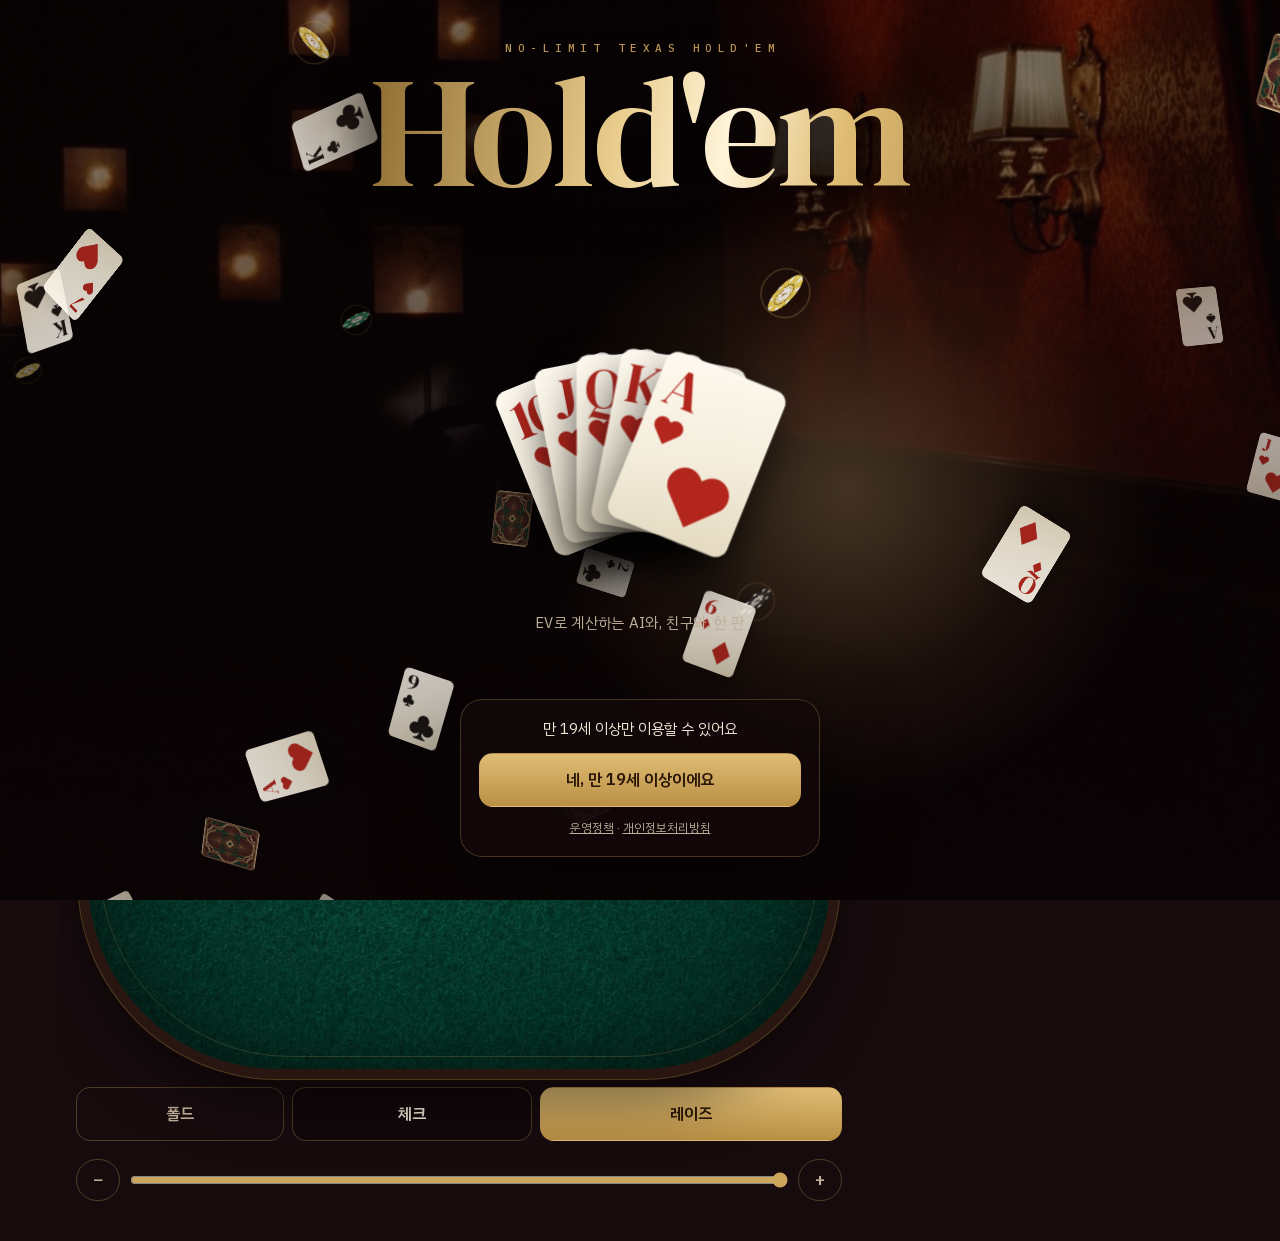
==== commit 2c30516e: "카톡 초대: 외부 브라우저 안내·코드 복사·로그인 후 방 복구" ====
--- a/index.html
+++ b/index.html
@@ -21,6 +21,7 @@
 <meta property="og:image:height" content="630">
 <meta property="og:url" content="https://holdem.io.kr/">
 <link rel="stylesheet" href="ui/blackjack.css?v=8">
+<link rel="stylesheet" href="ui/invite.css?v=1">
 <link href="fonts/fonts.css" rel="stylesheet"> <!-- 글꼴도 우리 사이트에서 (외부로 접속 정보가 가지 않게) -->
 <style>
 :root{
@@ -646,6 +647,7 @@
 <div id="fx"></div>
 
 <!-- 공통 엔진 → 게임 규칙 (서버 빌드와 같은 순서). 모두 같은 ?v= 로 새 화면과 예전 엔진이 캐시로 섞이지 않게 -->
+<script src="invite.js?v=1"></script>
 <script src="engine.js?v=8"></script>
 <script src="games/holdem.js?v=8"></script>
 <script src="games/badugi.js?v=8"></script>
@@ -687,9 +689,8 @@
   } catch {}
 })();
 
-// 카카오톡 안에서 열면(카톡으로 받은 초대 링크) 기본 브라우저로 다시 연다: 카톡 안 브라우저는 저장 공간이 따로라 크롬·사파리의 로그인이 이어지지 않고, 구글 로그인도 막혀 있다
-const IN_KAKAO = /KAKAOTALK/i.test(navigator.userAgent);
-if (IN_KAKAO) location.href = 'kakaotalk://web/openExternal?url=' + encodeURIComponent(location.href);
+// 카톡에서는 자동 이동·자동 참가 대신 이동 방법을 먼저 고르게 한다.
+const IN_KAKAO = Invite.inKakao;
 
 // ===== UI =====
 const $ = id => document.getElementById(id);
@@ -1752,25 +1753,30 @@
 function loadMP() { // 동시에 불러도 스크립트는 한 번씩만
   return mpLoad ??= (async () => {
     if (!window.supabase) await loadScript('vendor/supabase-2.117.1.min.js'); // 외부 CDN 대신 우리 사이트에서
-    if (typeof mpOpen !== 'function') await loadScript('mp.js?v=13'); // 화면과 버전을 맞춘다 (서비스 워커가 없는 앱 안 브라우저는 예전 mp.js를 캐시에서 줄 수 있다)
+    if (typeof mpOpen !== 'function') await loadScript('mp.js?v=14'); // 화면과 버전을 맞춘다 (서비스 워커가 없는 앱 안 브라우저는 예전 mp.js를 캐시에서 줄 수 있다)
   })().catch(e => { mpLoad = null; throw e; });
 }
 $('lobbyTabs').hidden = !MP_OK;
 $('lobbyTabs').querySelectorAll('.chip').forEach(c => c.onclick = () => { audio(); lobbyTab(c.dataset.tab); });
 $('bBack').onclick = () => mpBack();
 
-renderSound(); renderRecord(); renderProfile(); showLobby();
-renderAccount(); loadAccountRecords();
-if (!['room', 'login', 'mode', 'fast', 'test'].some(k => Q.has(k))) showLanding(); // 처음 들어오면 시작 화면부터
-if (movedIn) log('새 주소 holdem.io.kr로 이사했어요 · 전적과 설정을 그대로 옮겼어요. 홈 화면 앱은 새 주소에서 다시 설치해 주세요', 'level');
-if (loggedIn() && store.get('holdem.movedPending', null)) loadMP().then(() => mpClient()).then(() => mpImportMoved()); // 로그인한 채로 이사 온 전적은 그 몫만 계정에
-if (MP_OK && Q.has('room') && !Q.has('login')) loadMP().then(() => { // 초대 링크로 들어오면 바로 참가 (로그인하고 돌아왔으면 mpAuthReturn이 이어서)
-  if (!IN_KAKAO) return mpOpen(Q.get('room'));
-  // 카톡 안 브라우저는 기본 브라우저로 넘겼다: 여기서도 참가하면 같은 사람이 (카톡 안 손님 + 기본 브라우저 계정) 두 자리에 앉는다. 안 넘어갔을 때만 눌러서 참가
-  sheet('<h2>기본 브라우저에서 열었어요</h2><p>사파리·크롬에서 이어서 참가해 주세요. 열리지 않았다면 여기서 참가할 수 있어요</p><button class="btn wide" id="kakaoStay">카카오톡 안에서 참가하기</button>');
-  $('kakaoStay').onclick = () => mpOpen(Q.get('room'));
-}).catch(() => {});
-if (MP_OK && Q.has('login')) loadMP().then(() => mpAuthReturn(Q.get('login'))).catch(e => log(e.message, 'level')); // 카카오·구글에서 돌아옴
+renderSound(); renderRecord(); renderProfile();
+if (IN_KAKAO && MP_OK && !Q.has('login')) {
+  // 사용자가 선택하기 전에는 익명 계정 생성이나 방 참가를 시작하지 않는다.
+  hideStage();
+  Invite.show({ room: Q.get('room'), onContinue: async code => {
+    renderAccount(); loadAccountRecords();
+    if (code) { await loadMP(); await mpOpen(code); }
+    else showLanding();
+  } });
+} else {
+  showLobby(); renderAccount(); loadAccountRecords();
+  if (!['room', 'login', 'mode', 'fast', 'test'].some(k => Q.has(k))) showLanding();
+  if (movedIn) log('새 주소 holdem.io.kr로 이사했어요 · 전적과 설정을 그대로 옮겼어요. 홈 화면 앱은 새 주소에서 다시 설치해 주세요', 'level');
+  if (loggedIn() && store.get('holdem.movedPending', null)) loadMP().then(() => mpClient()).then(() => mpImportMoved());
+  if (MP_OK && Q.has('room') && !Q.has('login')) loadMP().then(() => mpOpen(Q.get('room'))).catch(() => {});
+  if (MP_OK && Q.has('login')) loadMP().then(() => mpAuthReturn(Q.get('login'))).catch(e => log(e.message, 'level'));
+}
 if (Q.has('mode')) start(Q.get('mode')); // 확인용: ?mode=ft6 로 바로 시작
 if (Q.has('test')) {
   const t = selfTest();
--- a/ui/blackjack.css
+++ b/ui/blackjack.css
@@ -4,3 +4,4 @@
 @media(prefers-reduced-motion:reduce){#blackjackPage *{animation:none!important;transition:none!important}}
 #blackjackPage button:focus-visible,#blackjackPage input:focus-visible,#blackjackPage select:focus-visible{outline:2px solid var(--signal);outline-offset:3px}
 @media(max-width:760px){.bj-wrap:not(.bj-setup){padding-bottom:280px}.bj-controls{position:fixed;bottom:0;left:0;right:0;z-index:3;background:var(--room);padding:12px 16px calc(12px + env(safe-area-inset-bottom));border-top:1px solid var(--brass-dim);max-height:43vh;overflow:auto;box-shadow:0 -12px 24px #0003}.bj-controls .bj-buttons{gap:8px}.bj-controls>p{margin:4px 0}.bj-dealer{padding-bottom:16px}.bj-stage{min-height:54px}}
+@media(min-width:761px){.bj-side{position:sticky;top:16px;align-self:start}}
--- a/ui/invite.css
+++ b/ui/invite.css
@@ -0,0 +1,3 @@
+#inviteGuide{position:fixed;inset:0;z-index:100;overflow:auto;background:var(--room);color:var(--text);padding:32px 20px calc(32px + env(safe-area-inset-bottom));font-family:var(--sans)}
+#inviteGuide[hidden]{display:none}.invite-sheet{max-width:430px;margin:3vh auto}.invite-brand{font:16px var(--display);letter-spacing:.12em;color:var(--brass)}.invite-eyebrow{margin:36px 0 12px;color:var(--muted);font-size:13px}.invite-sheet h1{font-size:30px;line-height:1.45;letter-spacing:-.035em;margin:0 0 16px}.invite-intro{font-size:15px;line-height:1.8;color:var(--muted);margin:0 0 24px}.invite-external{display:flex;justify-content:space-between;align-items:center;width:100%;text-decoration:none;min-height:52px;padding:14px 18px;font-size:16px}.invite-note{font-size:12px;line-height:1.7;color:var(--muted);margin:10px 0 20px}.invite-ticket{display:grid;grid-template-columns:1fr auto;align-items:center;gap:8px 16px;border-block:1px dashed var(--brass-dim);padding:20px 0;margin:28px 0 22px}.invite-ticket label{grid-column:1/-1;color:var(--muted);font-size:12px}.invite-ticket input{min-width:0;width:100%;padding:0;border:0;background:transparent;color:var(--brass);font:32px var(--mono);letter-spacing:.12em}.invite-ticket button{min-height:44px;font-size:13px}.invite-app h2{font-size:15px;margin:0 0 12px}.invite-app ol{margin:0;padding-left:23px;color:var(--muted);font-size:14px;line-height:2}.invite-app b{font-weight:500;color:var(--text)}.invite-status{font-size:13px;line-height:1.7;color:var(--signal);margin:16px 0}.invite-status:empty{display:none}.invite-help{font-size:12px;color:var(--muted);line-height:1.8;margin:24px 0 18px}.invite-help summary{cursor:pointer}.invite-help input{width:100%;padding:10px;font:12px var(--mono)}.invite-stay{font-size:13px;text-decoration:underline;text-underline-offset:4px}.invite-stay+.invite-note{margin:8px 0 0}#inviteGuide :focus-visible{outline:2px solid var(--signal);outline-offset:4px}#inviteTitle:focus{outline:none}
+@media(max-width:380px){#inviteGuide{padding:24px 18px}.invite-sheet{margin:0 auto}.invite-eyebrow{margin-top:26px}.invite-sheet h1{font-size:27px}.invite-ticket{gap:8px}.invite-ticket input{font-size:28px;letter-spacing:.09em}}
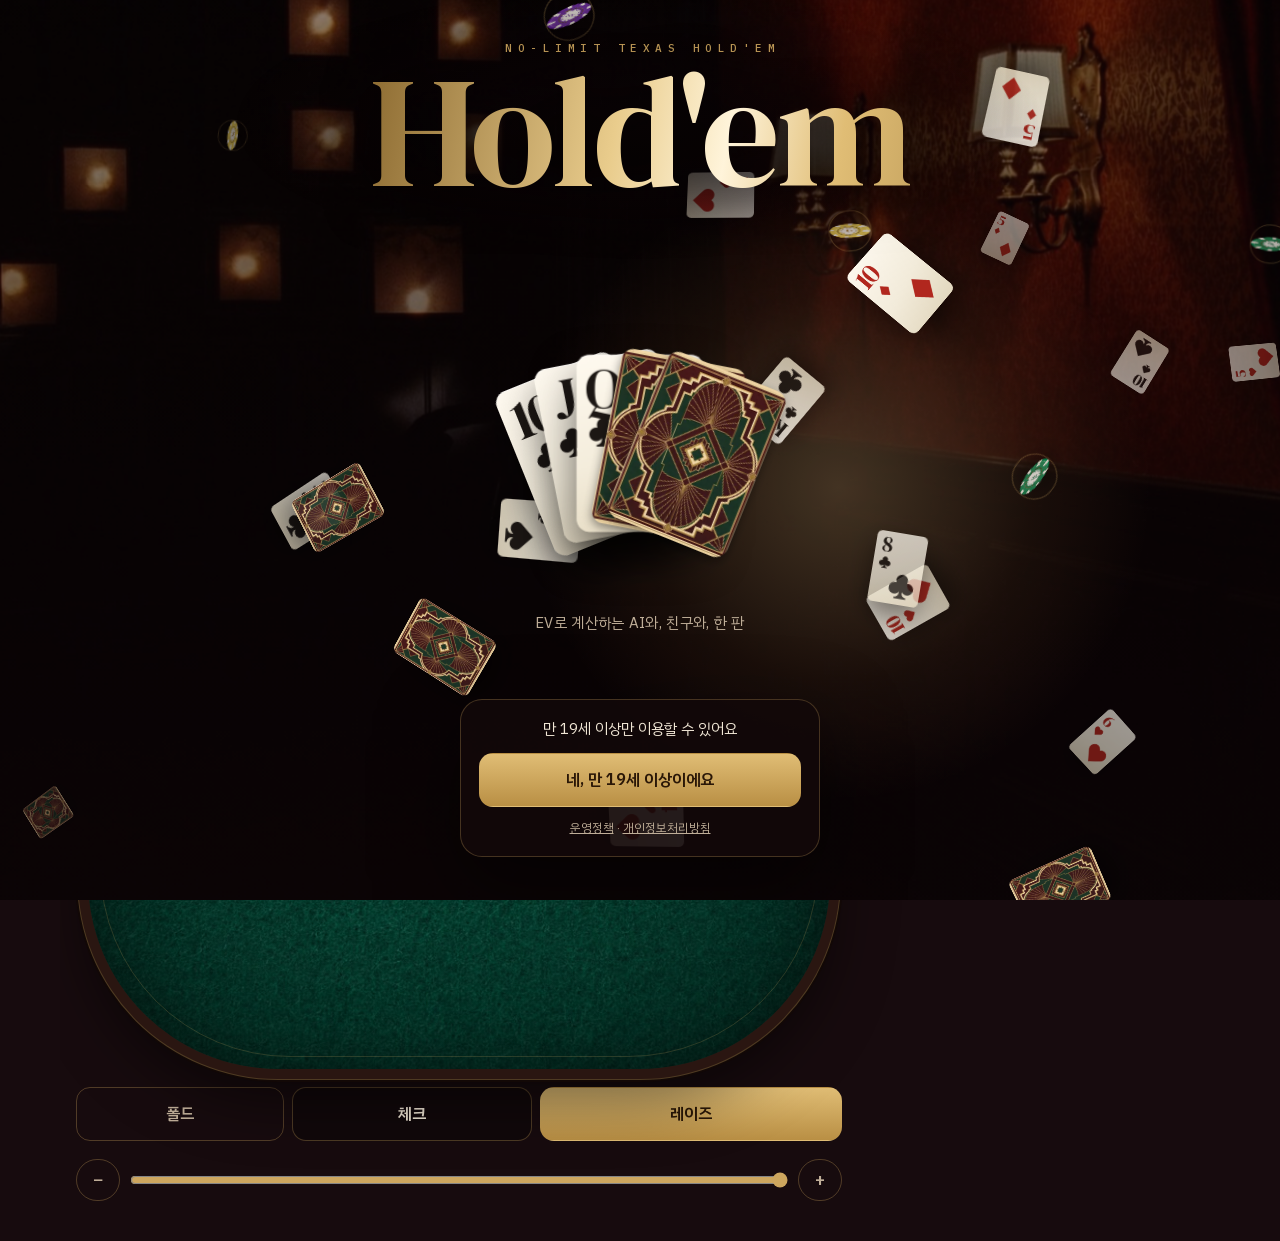
==== commit 02d1a381: "차례 안내·아바타 강조·큰 초 카운트다운 적용" ====
--- a/index.html
+++ b/index.html
@@ -20,7 +20,8 @@
 <meta property="og:image:width" content="1200">
 <meta property="og:image:height" content="630">
 <meta property="og:url" content="https://holdem.io.kr/">
-<link rel="stylesheet" href="ui/blackjack.css?v=8">
+<link rel="stylesheet" href="ui/blackjack.css?v=9">
+<link rel="stylesheet" href="ui/turn-cue.css?v=1">
 <link rel="stylesheet" href="ui/invite.css?v=1">
 <link href="fonts/fonts.css" rel="stylesheet"> <!-- 글꼴도 우리 사이트에서 (외부로 접속 정보가 가지 않게) -->
 <style>
@@ -187,10 +188,10 @@
 .banner.win strong{color:var(--brass)}
 .banner.lose strong{color:var(--neg)}
 /* 디지털 샷클락 */
-.clock{font:26px/1 var(--digital); letter-spacing:.06em; color:#ffd9a0; padding:3px 10px 2px; border-radius:6px; background:rgba(0,0,0,.55);
+.clock{font:700 36px/1 var(--mono); font-variant-numeric:tabular-nums; letter-spacing:-.04em; color:#ffd9a0; padding:3px 10px 2px; border-radius:6px; background:rgba(0,0,0,.55);
   box-shadow:inset 0 0 0 1px rgba(255,200,120,.25); text-shadow:0 0 8px rgba(255,190,90,.8); visibility:hidden}
 .clock.on{visibility:visible}
-.clock.hurry{color:#ffb3a6; text-shadow:0 0 10px var(--led), 0 0 2px var(--led); animation:blink 1s steps(2) infinite}
+.clock small{font:600 12px var(--sans);letter-spacing:0;margin-left:4px}.clock.hurry{color:#ffb36b;box-shadow:inset 0 0 0 2px #ffb36b;text-shadow:none}
 .level-banner{position:absolute; left:50%; top:20%; transform:translate(-50%,-50%); z-index:6; padding:8px 18px; border-radius:12px; text-align:center;
   background:rgba(20,10,6,.92); border:1px solid var(--brass); color:var(--brass); font:700 15px/1.4 var(--sans); white-space:nowrap; animation:banner 2.4s ease both}
 .level-banner small{display:block; font:12px var(--mono); color:var(--muted)}
@@ -492,7 +493,7 @@
       <div id="deck"></div>
       <div id="bets"></div>
       <div class="center">
-        <div class="clock" id="clock" aria-live="off">0:20</div>
+        <div class="clock" id="clock" aria-live="off"><b id="clockSeconds">20</b><small>초</small></div>
         <div class="board-wrap">
           <div class="slots"><i class="slot"></i><i class="slot"></i><i class="slot"></i><i class="slot"></i><i class="slot"></i></div>
           <div class="board" id="board"></div>
@@ -657,7 +658,8 @@
 <script src="ui/holdem-ui.js?v=8"></script>
 <script src="ui/badugi-ui.js?v=8"></script>
 <script src="ui/sutda-ui.js?v=8"></script>
-<script src="ui/blackjack-ui.js?v=8"></script>
+<script src="ui/turn-cue.js?v=1"></script>
+<script src="ui/blackjack-ui.js?v=9"></script>
 
 <script>
 // ===== 주소 이사: 예전 주소(kts9781-cloud.github.io/holdem)가 들고 온 짐(전적·설정·손님 계정)을 이 주소 저장 공간에 옮긴다 =====
@@ -702,6 +704,8 @@
 const pct = x => (x * 100).toFixed(1) + '%';
 const STREET = { 0: '프리플랍', 3: '플랍', 4: '턴', 5: '리버' };
 const SHOT_CLOCK = 20, TIME_CHIP_SEC = 30, TIME_CHIPS = 3;
+const turnCue = TurnCue.create('turnCue');
+document.querySelector('.controls').prepend(turnCue);
 const LEVEL_MIN = 5, LEVEL_MS = LEVEL_MIN * 60000 * (FAST ? 0.05 : 1); // 레벨마다 5분 (터보 대회)
 let phase = 'lobby', mode = 'hu', bios = [], run = 0, nextTimer = null, tourTimer = null;
 
@@ -770,6 +774,7 @@
       win: () => [523, 659, 784, 1047].forEach((f, i) => tone(f, i * 0.09, 0.4, 0.35, 'triangle')),
       lose: () => [784, 659, 494].forEach((f, i) => tone(f, i * 0.14, 0.45, 0.35, 'triangle')),
       level: () => { tone(660, 0, 0.14, 0.4, 'square'); tone(990, 0.14, 0.3, 0.4, 'square'); },
+      turn: () => { tone(660, 0, 0.12, 0.25); tone(880, 0.1, 0.18, 0.25); },
       tick: () => tone(1600, 0, 0.035, 0.35, 'square'),
       stay: () => tone(700, 0, 0.18, 0.4, 'sine', 560), // 바둑이 스테이: 낮게 한 번 (체크와 구분)
     })[kind]();
@@ -1004,6 +1009,7 @@
     const st = $('stack' + i);
     if (st._v !== G.stacks[i] && !st._anim) { st._v = G.stacks[i]; st.textContent = fmt(G.stacks[i]); }
     const seat = $('seat' + i);
+    TurnCue.watch(seat);
     seat.classList.toggle('turn', H.toAct === i && (phase === 'player' || phase === 'ai' || phase === 'wait'));
     seat.classList.toggle('folded', H.folded[i] && !G.out[i]);
     seat.classList.toggle('out', G.out[i]);
@@ -1023,6 +1029,7 @@
   renderBlinds();
   renderTimeChips();
   renderControls();
+  renderTurnCue();
   renderGauge();
   GUI().render?.(); // 게임별 (바둑이: 고른 카드·내 족보·아침·점심·저녁)
   moveDealer(); // 명패 폭은 칩 금액에 따라 바뀌므로 그릴 때마다 딜러 버튼을 다시 붙인다
@@ -1030,6 +1037,20 @@
 function renderTimeChips() {
   $('tcN').textContent = G.timeChips;
   $('bTime').disabled = phase !== 'player' || !G.timeChips;
+}
+
+function renderTurnCue() {
+  if (!G || !H) return;
+  const active = ['player', 'ai', 'wait'].includes(phase) && H.toAct >= 0 && !H.result;
+  const mine = active && phase === 'player' && H.toAct === 0;
+  const paused = !!PAUSED || document.body.classList.contains('mp-paused');
+  TurnCue.update(turnCue, {
+    key: `${run}:${G.hand}:${H.board.length}:${H.stage ?? 0}:${H.drawing ? 'draw' + H.draws : H.picking ? 'pick' : 'bet'}`,
+    mine, paused, notify: !INSTANT, visible: phase !== 'lobby' && phase !== 'over',
+    label: mine ? '내 차례예요' : active ? `${who(H.toAct)}님의 차례` : H.result ? '이번 핸드 결과' : '게임 진행 중이에요',
+    detail: mine ? H.drawing ? '바꿀 카드를 고르고 교환해 주세요' : H.picking ? '남길 카드 두 장을 골라 주세요' : '아래 버튼에서 행동을 선택해 주세요' : active ? '차례가 오면 알려드릴게요' : '',
+  });
+  TurnCue.time(turnCue, active && clock ? Math.max(0, Math.ceil((clock.deadline - performance.now()) / 1000)) : null, paused);
 }
 
 // ===== 조작 =====
@@ -1058,7 +1079,7 @@
 let clock = null;
 function startClock(ms = SHOT_CLOCK * 1000) {
   stopClock();
-  clock = { deadline: performance.now() + ms, last: SHOT_CLOCK + 1, iv: setInterval(tickClock, 200) };
+  clock = { deadline: performance.now() + ms, last: -1, iv: setInterval(tickClock, 200) };
   $('clock').classList.add('on');
   tickClock();
 }
@@ -1067,7 +1088,9 @@
   const left = Math.max(0, Math.ceil((clock.deadline - performance.now()) / 1000));
   if (left !== clock.last) {
     clock.last = left;
-    $('clock').textContent = `${Math.floor(left / 60)}:${String(left % 60).padStart(2, '0')}`;
+    $('clockSeconds').textContent = left;
+    TurnCue.time(turnCue, left);
+    for (const seat of document.querySelectorAll('.seat')) seat.classList.toggle('turn-hurry', seat.classList.contains('turn') && left <= 5);
     $('clock').classList.toggle('hurry', left <= 5); $('bTime').classList.toggle('hurry', left <= 10); // 10초 아래면 타임칩이 붉게 깜빡인다
     if (left <= 5 && left > 0 && (mode !== 'mp' || H.toAct === 0)) sfx('tick');
   }
@@ -1075,7 +1098,7 @@
   if (left <= 0 && GUI().timeout?.()) return; // 게임 고유 단계 (바둑이 교환 차례 → 스테이)
   if (left <= 0) { stopClock(); log('시간 초과 · 자동 ' + (legal(0).canCheck ? '체크' : RULES().foldLabel), 'level'); playerAct(legal(0).canCheck ? 'check' : 'fold'); }
 }
-function stopClock() { if (clock) clearInterval(clock.iv); clock = null; $('clock').classList.remove('on', 'hurry'); $('bTime')?.classList.remove('hurry'); }
+function stopClock() { if (clock) clearInterval(clock.iv); clock = null; $('clock').classList.remove('on', 'hurry'); $('bTime')?.classList.remove('hurry'); TurnCue.time(turnCue, null); document.querySelectorAll('.turn-hurry').forEach(el => el.classList.remove('turn-hurry')); }
 function useTimeChip() {
   if (mode === 'mp') return mpTimeChip();
   if (!clock || !G.timeChips) return;
@@ -1272,6 +1295,7 @@
   document.body.classList.toggle('mp-paused', on); // 조작 막기 (친구와 치기와 같은 모양)
   $('pauseVeil').hidden = !on; $('pauseWho').textContent = '다시 시작을 누르면 이어져요';
   $('bPause').textContent = on ? '다시 시작' : '일시정지'; $('bPause').setAttribute('aria-pressed', on);
+  renderTurnCue();
 }
 $('bPause').onclick = () => mode === 'mp' ? mpCall('pause', { id: MP.id, on: !MP.paused }).then(mpPoll, e => log(e.message, 'level')) : soloPause(!PAUSED);
 
@@ -1367,6 +1391,7 @@
   if (MP_OK && !store.get('holdem.adult', false)) return showLanding(); // 성인 확인 전에는 시작 화면만
   soloPause(false); $('bPause').hidden = true; // 멈춘 채 나가면 풀어 두고(이전 게임 흐름은 run 확인에서 끝난다) 버튼은 숨긴다
   run++; stopClock(); clearInterval(nextTimer); clearInterval(tourTimer); phase = 'lobby';
+  TurnCue.update(turnCue, { visible: false });
   $('endModal').hidden = true; $('lobby').hidden = false; hideStage();
   delete document.body.dataset.game; // 로비·시작 화면의 카드는 늘 트럼프
   document.querySelector('.layout').hidden = true; // 나간 게임의 테이블·머리말이 로비 뒤에 남아 아직 돌고 있는 것처럼 보이지 않게 (게임을 시작하면 다시 보인다)
@@ -1753,7 +1778,7 @@
 function loadMP() { // 동시에 불러도 스크립트는 한 번씩만
   return mpLoad ??= (async () => {
     if (!window.supabase) await loadScript('vendor/supabase-2.117.1.min.js'); // 외부 CDN 대신 우리 사이트에서
-    if (typeof mpOpen !== 'function') await loadScript('mp.js?v=14'); // 화면과 버전을 맞춘다 (서비스 워커가 없는 앱 안 브라우저는 예전 mp.js를 캐시에서 줄 수 있다)
+    if (typeof mpOpen !== 'function') await loadScript('mp.js?v=15'); // 화면과 버전을 맞춘다 (서비스 워커가 없는 앱 안 브라우저는 예전 mp.js를 캐시에서 줄 수 있다)
   })().catch(e => { mpLoad = null; throw e; });
 }
 $('lobbyTabs').hidden = !MP_OK;
--- a/ui/blackjack.css
+++ b/ui/blackjack.css
@@ -5,3 +5,6 @@
 #blackjackPage button:focus-visible,#blackjackPage input:focus-visible,#blackjackPage select:focus-visible{outline:2px solid var(--signal);outline-offset:3px}
 @media(max-width:760px){.bj-wrap:not(.bj-setup){padding-bottom:280px}.bj-controls{position:fixed;bottom:0;left:0;right:0;z-index:3;background:var(--room);padding:12px 16px calc(12px + env(safe-area-inset-bottom));border-top:1px solid var(--brass-dim);max-height:43vh;overflow:auto;box-shadow:0 -12px 24px #0003}.bj-controls .bj-buttons{gap:8px}.bj-controls>p{margin:4px 0}.bj-dealer{padding-bottom:16px}.bj-stage{min-height:54px}}
 @media(min-width:761px){.bj-side{position:sticky;top:16px;align-self:start}}
+
+.bj-stage>span{font:700 30px/1 var(--mono);font-variant-numeric:tabular-nums;white-space:nowrap}.bj-stage>span.bj-hurry{color:#ffb36b}.bj-stage{gap:12px;flex-wrap:wrap}.bj-stage h2{margin:8px 0}.bj-controls>.turn-cue{margin-bottom:2px}
+@media(max-width:760px){.bj-wrap:not(.bj-setup){padding-bottom:360px}.bj-controls{max-height:52vh}}
--- a/ui/turn-cue.css
+++ b/ui/turn-cue.css
@@ -0,0 +1,22 @@
+/* 숫자와 글자는 계속 선명하게 두고, 바깥 빛만 천천히 호흡한다. */
+.turn-cue{--turn-color:var(--signal);position:relative;display:flex;align-items:center;justify-content:space-between;gap:12px;min-height:66px;padding:10px 16px;border:1px solid var(--brass-dim);border-radius:14px;background:#101c18;color:var(--ivory);isolation:isolate}
+.turn-cue[hidden],.turn-count[hidden]{display:none}
+.turn-copy{min-width:0;display:grid;gap:3px}.turn-copy strong{font:700 16px/1.3 var(--sans);overflow-wrap:anywhere}.turn-copy small{font:12px/1.4 var(--sans);color:var(--muted)}.turn-copy small:empty{display:none}
+.turn-cue.is-mine{border-color:var(--turn-color);background:#163b30}.turn-cue.is-mine .turn-copy strong{color:var(--turn-color);font-size:19px}
+.turn-cue.is-mine::after,.seat.turn .plate::after,.bj-current .bj-hand.bj-active::after{content:'';position:absolute;inset:-3px;border-radius:inherit;box-shadow:0 0 16px 3px var(--turn-color,var(--signal));pointer-events:none;animation:turnBreathe 2s ease-in-out infinite;z-index:-1}
+.turn-count{display:flex;align-items:baseline;gap:5px;flex:none;color:var(--turn-color);white-space:nowrap}.turn-count b{font:700 36px/1 var(--mono);font-variant-numeric:tabular-nums;min-width:2ch;text-align:right;letter-spacing:-.05em}.turn-count span{font:600 11px var(--sans)}
+.turn-cue.is-hurry{--turn-color:#ffb36b;border-color:var(--turn-color);background:#3d2619}.turn-cue.is-hurry .turn-copy small{color:#ffd4ae}
+.seat.turn{--turn-color:var(--brass)}.seat.me.turn{--turn-color:var(--signal)}.seat.turn .plate{isolation:isolate}.seat.turn .avatar{z-index:1;animation:turnAvatar .28s cubic-bezier(.22,1,.36,1) both}.seat .avatar{transition:transform .18s cubic-bezier(.22,1,.36,1)}
+.seat.me.turn .plate{border-color:var(--signal);box-shadow:0 0 0 2px var(--signal)}
+.seat.turn.turn-hurry{--turn-color:#ffb36b}.seat.turn.turn-hurry .plate{border-color:var(--turn-color);box-shadow:0 0 0 2px var(--turn-color)}
+.bj-current .bj-hand.bj-active{position:relative;isolation:isolate}.bj-current .bj-player-title b{display:inline-block;transform:scale(1.1);transform-origin:left center}.bj-player-title b{transition:transform .24s cubic-bezier(.22,1,.36,1)}
+@keyframes turnAvatar{0%{transform:scale(1)}70%{transform:scale(1.3)}100%{transform:scale(1.2)}}
+@keyframes turnBreathe{0%,100%{opacity:.2}50%{opacity:.65}}
+body.turn-hidden .turn-cue::after,body.turn-hidden .seat.turn .plate::after,body.turn-hidden .bj-active::after,body.mp-paused .seat.turn .plate::after,.turn-cue.is-paused::after{animation-play-state:paused;opacity:.2}
+body.mp-paused .seat.turn .avatar{animation:none;transform:none}
+@media(max-width:420px){.turn-cue{padding:10px 12px;gap:8px}.turn-cue.is-mine .turn-copy strong{font-size:17px}.turn-count b{font-size:34px}.turn-count{gap:4px}.turn-count span{font-size:10px}}
+@media(prefers-reduced-motion:reduce){.turn-cue::after,.seat.turn .plate::after,.bj-current .bj-hand.bj-active::after{animation:none;opacity:.3}.seat.turn .avatar{animation:none;transform:none}.seat .avatar,.bj-player-title b{transition:none}.bj-current .bj-player-title b{transform:none}}
+
+.turn-offscreen.turn-cue::after,.turn-offscreen.seat .plate::after,.turn-offscreen.bj-hand::after{animation-play-state:paused}
+
+.bj-paused .bj-current .bj-hand.bj-active::after{animation-play-state:paused;opacity:.2}
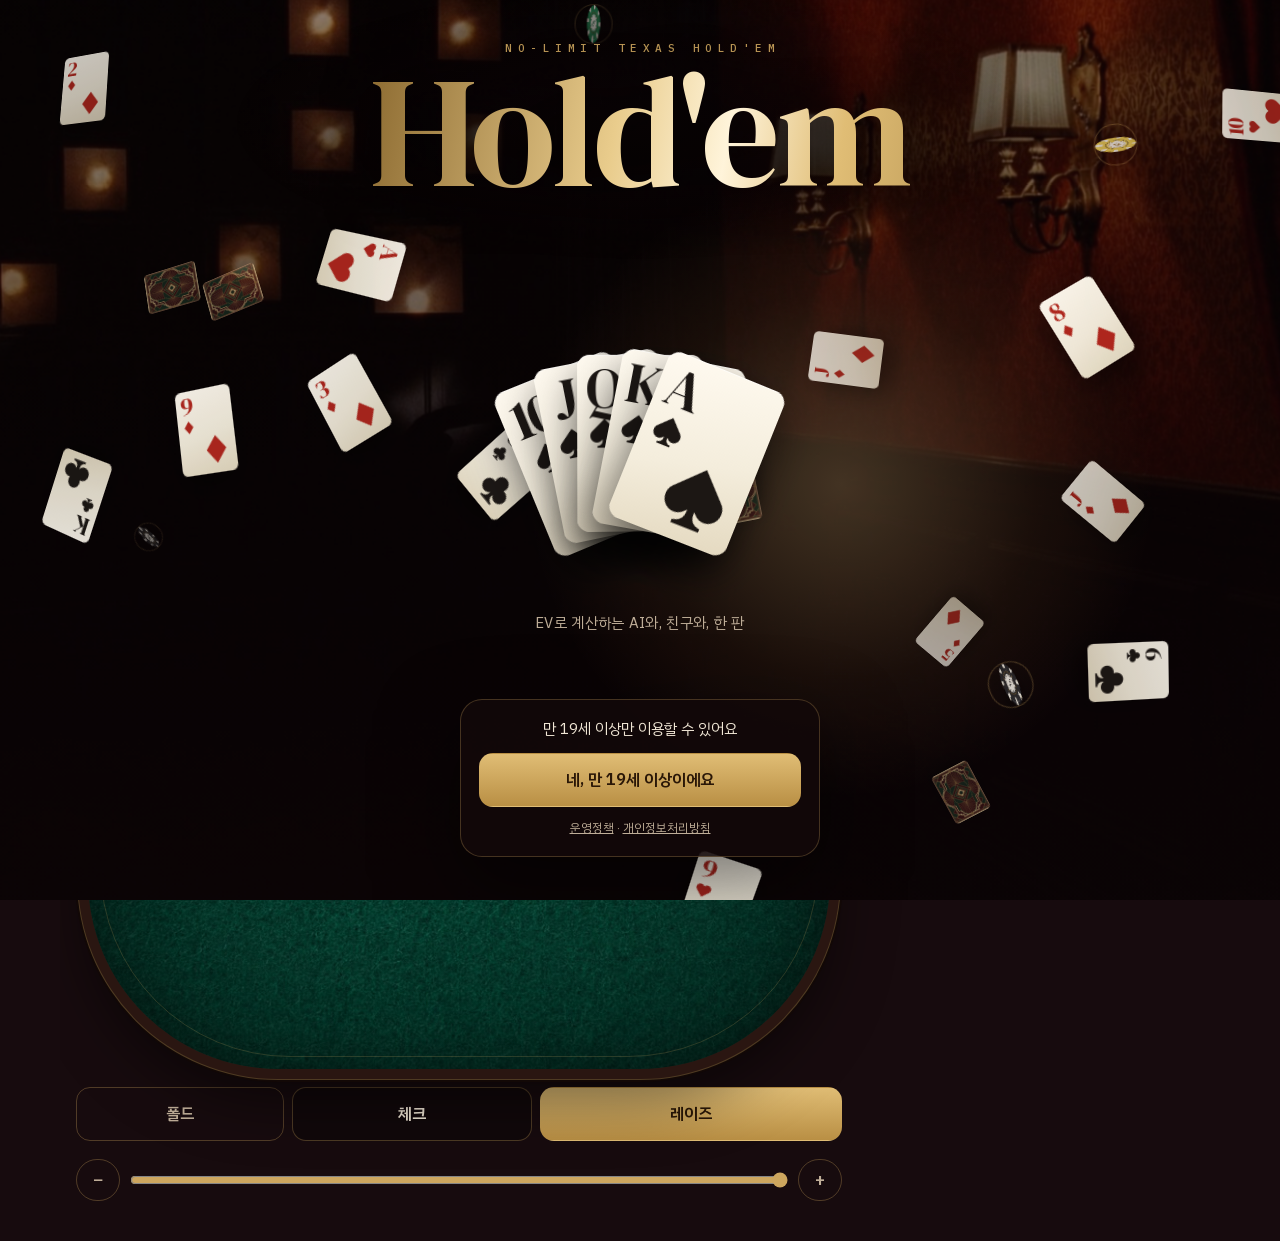
==== commit ebe034f1: "미친놈 AI에 공격형 판단을 섞어 블러프·베팅 완화" ====
--- a/index.html
+++ b/index.html
@@ -647,13 +647,13 @@
 </div>
 <div id="fx"></div>
 
-<!-- 공통 엔진 → 게임 규칙 (서버 빌드와 같은 순서). 모두 같은 ?v= 로 새 화면과 예전 엔진이 캐시로 섞이지 않게 -->
+<!-- 공통 엔진 → 게임 규칙 (서버 빌드와 같은 순서). 변경한 파일은 ?v= 를 올려 예전 엔진이 캐시로 섞이지 않게 -->
 <script src="invite.js?v=1"></script>
-<script src="engine.js?v=8"></script>
+<script src="engine.js?v=9"></script>
 <script src="games/holdem.js?v=8"></script>
 <script src="games/badugi.js?v=8"></script>
 <script src="games/sutda.js?v=8"></script>
-<script src="games/blackjack.js?v=8"></script>
+<script src="games/blackjack.js?v=9"></script>
 <!-- 게임별 화면 (정의만. 버튼 연결은 공통 스크립트가 bind()로) -->
 <script src="ui/holdem-ui.js?v=8"></script>
 <script src="ui/badugi-ui.js?v=8"></script>
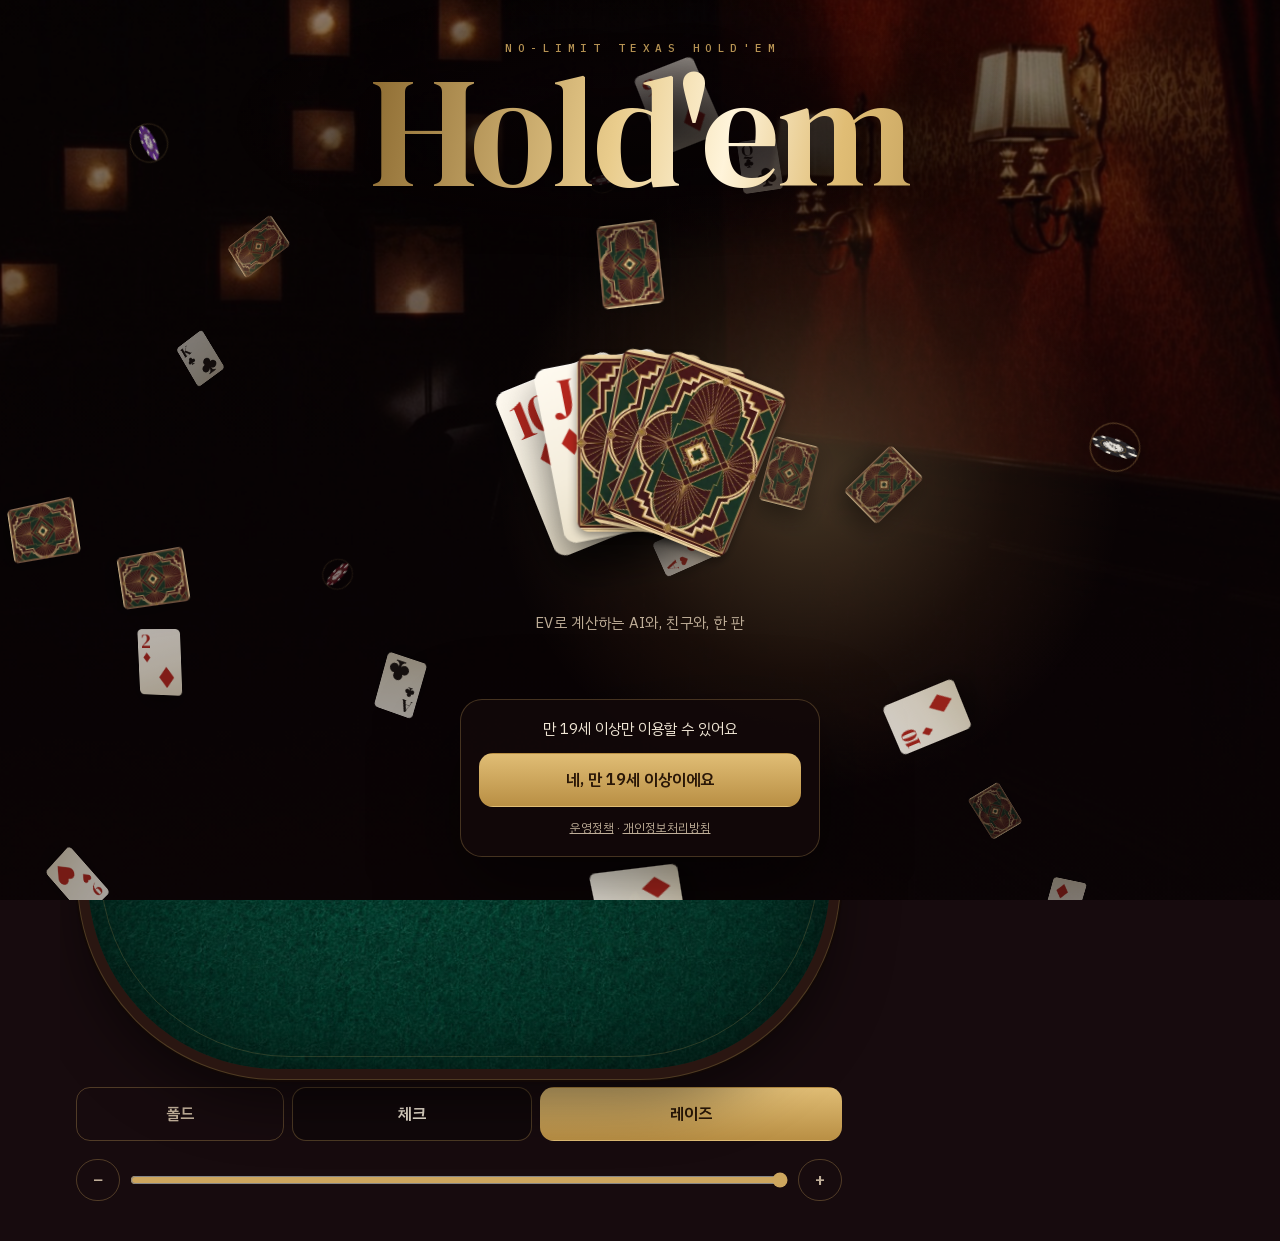
==== commit 1a1ed93b: "헤즈업 전환 시 블라인드·앤티 2단계 가속" ====
--- a/index.html
+++ b/index.html
@@ -649,7 +649,7 @@
 
 <!-- 공통 엔진 → 게임 규칙 (서버 빌드와 같은 순서). 변경한 파일은 ?v= 를 올려 예전 엔진이 캐시로 섞이지 않게 -->
 <script src="invite.js?v=1"></script>
-<script src="engine.js?v=9"></script>
+<script src="engine.js?v=10"></script>
 <script src="games/holdem.js?v=8"></script>
 <script src="games/badugi.js?v=8"></script>
 <script src="games/sutda.js?v=8"></script>
@@ -1269,8 +1269,8 @@
   log(`핸드 #${G.hand} · 딜러 버튼 ${who(G.button)}`, 'head');
   phase = 'deal'; dealing = true;
   render(); moveDealer();
-  if (up) {
-    const what = `${RULES().stakeName} 상승`;
+  if (up || H.headsUpBoost) {
+    const what = H.headsUpBoost ? `헤즈업 · ${RULES().stakeName} ${H.headsUpBoost}단계 상승` : `${RULES().stakeName} 상승`;
     flashBanner(what, `레벨 ${G.level + 1} · ${blindText(G.level)}`);
     log(`${what} → ${blindText(G.level)}`, 'level'); sfx('level');
     const el = $('blinds'); el.classList.remove('bump'); void el.offsetWidth; el.classList.add('bump');
@@ -1343,6 +1343,7 @@
   $('log').textContent = '';
   buildTable(); renderRecord(); renderProfile();
   if (U.soloIntro(n)) log(U.soloIntro(n), 'head');
+  if ([6, 9].includes(n)) log(`두 명만 남으면 다음 핸드부터 ${RULES().stakeName} 2단계 상승 · 한 게임에 한 번`, 'street');
   if (n > 2) { for (let i = 1; i < n; i++) log(`${who(i)} · ${bios[i]}`, 'street'); log('상대의 플레이 성향은 토너먼트가 끝나면 공개돼요', 'street'); }
   phase = 'deal';
   startHand(true);
@@ -1778,7 +1779,7 @@
 function loadMP() { // 동시에 불러도 스크립트는 한 번씩만
   return mpLoad ??= (async () => {
     if (!window.supabase) await loadScript('vendor/supabase-2.117.1.min.js'); // 외부 CDN 대신 우리 사이트에서
-    if (typeof mpOpen !== 'function') await loadScript('mp.js?v=15'); // 화면과 버전을 맞춘다 (서비스 워커가 없는 앱 안 브라우저는 예전 mp.js를 캐시에서 줄 수 있다)
+    if (typeof mpOpen !== 'function') await loadScript('mp.js?v=16'); // 화면과 버전을 맞춘다 (서비스 워커가 없는 앱 안 브라우저는 예전 mp.js를 캐시에서 줄 수 있다)
   })().catch(e => { mpLoad = null; throw e; });
 }
 $('lobbyTabs').hidden = !MP_OK;
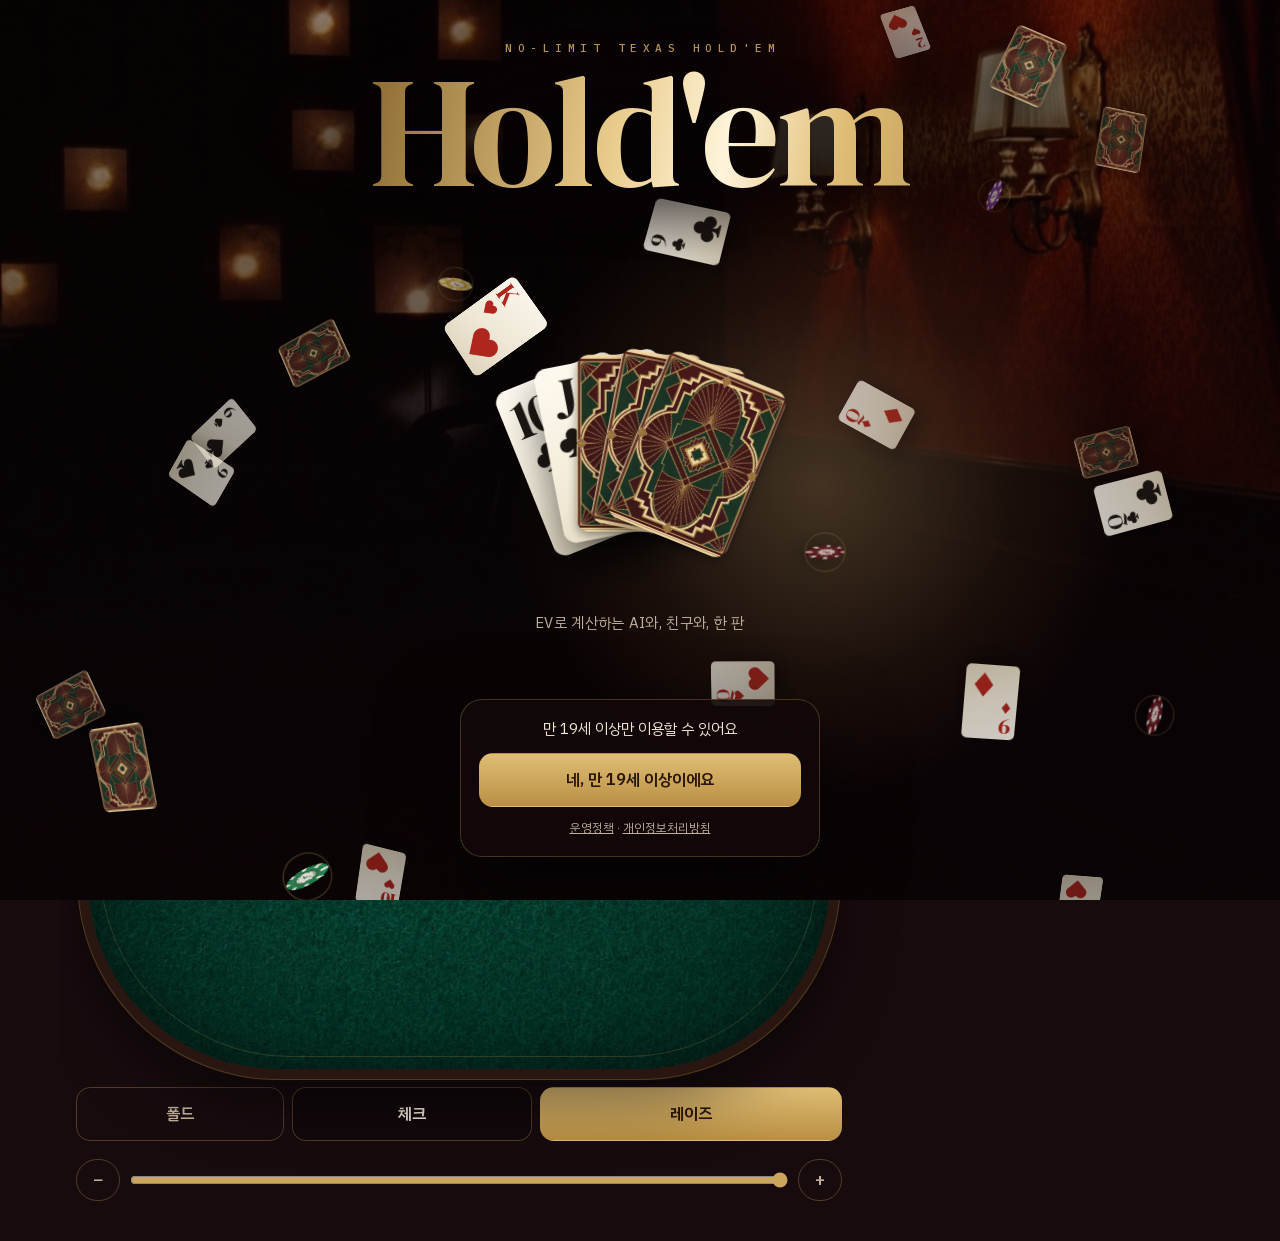
==== commit 84bc1469: "설정에서 아바타 선택·계정 저장·게임 좌석 반영" ====
--- a/index.html
+++ b/index.html
@@ -22,6 +22,7 @@
 <meta property="og:url" content="https://holdem.io.kr/">
 <link rel="stylesheet" href="ui/blackjack.css?v=9">
 <link rel="stylesheet" href="ui/turn-cue.css?v=1">
+<link rel="stylesheet" href="ui/avatar.css?v=1">
 <link rel="stylesheet" href="ui/invite.css?v=1">
 <link href="fonts/fonts.css" rel="stylesheet"> <!-- 글꼴도 우리 사이트에서 (외부로 접속 정보가 가지 않게) -->
 <style>
@@ -655,11 +656,12 @@
 <script src="games/sutda.js?v=8"></script>
 <script src="games/blackjack.js?v=9"></script>
 <!-- 게임별 화면 (정의만. 버튼 연결은 공통 스크립트가 bind()로) -->
+<script src="ui/avatar.js?v=1"></script>
 <script src="ui/holdem-ui.js?v=8"></script>
 <script src="ui/badugi-ui.js?v=8"></script>
 <script src="ui/sutda-ui.js?v=8"></script>
 <script src="ui/turn-cue.js?v=1"></script>
-<script src="ui/blackjack-ui.js?v=9"></script>
+<script src="ui/blackjack-ui.js?v=10"></script>
 
 <script>
 // ===== 주소 이사: 예전 주소(kts9781-cloud.github.io/holdem)가 들고 온 짐(전적·설정·손님 계정)을 이 주소 저장 공간에 옮긴다 =====
@@ -826,14 +828,18 @@
   Object.assign($('dealerBtn').style, { left: x - t.left + 'px', top: y - t.top + 'px' });
   $('dealerBtn').hidden = false; // 게임이 시작되기 전에는 숨겨 둔다
 }
-// 자리 아바타: AI는 이름마다 초상(NAME_POOL 순서), 사람은 계정 번호(없으면 닉네임)로 정해지는 동물 8종 가운데 하나 (같은 사람은 늘 같은 그림)
-function avatarOf(name, uid) {
-  const i = uid ? -1 : NAME_POOL.indexOf(name);
-  if (i >= 0) return `assets/avatars/ai-${i}.webp`;
-  let h = 0; for (const c of String(uid || name)) h = (h * 31 + c.charCodeAt(0)) >>> 0;
-  return `assets/avatars/p-${h % 8}.webp`;
-}
-const avatarImg = (name, uid) => `<img class="avatar" src="${avatarOf(name, uid)}" alt="" draggable="false">`;
+// 사람의 선택 아바타를 먼저 적용하고, 선택이 없으면 기존 자동 그림을 쓴다.
+function avatarOf(name, uid, self = false) {
+  const selected = self ? myAvatar() : uid && typeof MP !== 'undefined' ? MP.avatars?.[uid] : null;
+  return Avatar.src(name, uid, selected, self);
+}
+const avatarImg = (name, uid, self = false) => `<img class="avatar" src="${avatarOf(name, uid, self)}" data-avatar-name="${esc(name)}" data-avatar-user="${esc(uid || '')}" data-avatar-self="${self}" alt="" draggable="false">`;
+function refreshAvatars() {
+  document.querySelectorAll('img[data-avatar-name]').forEach(el => {
+    const src = avatarOf(el.dataset.avatarName, el.dataset.avatarUser || null, el.dataset.avatarSelf === 'true');
+    if (el.getAttribute('src') !== src) el.setAttribute('src', src);
+  });
+}
 function buildTable() {
   const n = G.n;
   $('table').dataset.n = n; $('table').dataset.game = document.body.dataset.game = G.game || 'holdem'; // 게임별 CSS (바둑이: 4장 손패·진행 표시, 섯다: 화투). body는 날아가는 카드용
@@ -843,7 +849,7 @@
     const s = document.createElement('div');
     s.className = 'seat ' + (i ? 'ai' : 'me'); s.id = 'seat' + i;
     s.innerHTML = `<div class="hand" id="cards${i}"></div>
-      <div class="plate">${avatarImg(G.names[i], mode === 'mp' ? MP.users[(i + MP.seat) % MP.n] : null)}<span class="name">${esc(G.names[i])}</span><b class="stack" id="stack${i}"></b><span class="badge" id="badge${i}" hidden></span></div>
+      <div class="plate">${avatarImg(G.names[i], mode === 'mp' ? MP.users[(i + MP.seat) % MP.n] : i === 0 ? sessionUser()?.id : null, i === 0)}<span class="name">${esc(G.names[i])}</span><b class="stack" id="stack${i}"></b><span class="badge" id="badge${i}" hidden></span></div>
       ${i ? '' : `<button class="timechip" id="bTime" aria-label="타임칩 사용: 30초 추가"><b>+30초</b><span id="tcN"></span></button>`}
       <div class="info"><span class="say" id="say${i}"></span><span class="hname" id="hname${i}"></span></div>`;
     if (i && n > 2 && bios[i]) s.querySelector('.plate').onclick = () => toggleBio(i);
@@ -1538,6 +1544,12 @@
 const canHostOf = prof => !!prof && (prof.can_host || (loggedIn() && !!prof.adult_at));
 let NICK = store.get('holdem.nick', ''); // 친구와 치기 닉네임 (서버 프로필, 인사에 바로 쓰려고 기기에도)
 const setNick = n => { NICK = n || ''; store.set('holdem.nick', NICK); };
+const avatarKey = uid => 'holdem.avatar.' + (uid || 'local');
+const myAvatar = () => { const id = store.get(avatarKey(sessionUser()?.id), null); return Avatar.valid(id) ? id : null; };
+function setMyAvatar(id, uid = sessionUser()?.id) {
+  store.set(avatarKey(uid), Avatar.valid(id) ? id : null);
+  refreshAvatars();
+}
 let ACC = null, authOn = null, GREC = { hands: 0, handsWon: 0, bestPot: 0 }; // 계정 전적, 켜진 로그인 방식, 이번 게임의 핸드 기록
 const HU0 = { games: 0, won: 0, hands: 0, handsWon: 0, bestPot: 0 }, FT0 = { games: 0, wins: 0, best: 0, sum: 0 };
 const recHU = () => ACC ? { ...HU0, ...ACC.hu } : REC, recFT = n => ACC ? { ...FT0, ...ACC['ft' + n] } : RFT[n]; // 로그인하면 계정 전적
@@ -1559,6 +1571,8 @@
     box.innerHTML = `<span>손님으로 하는 중<small>로그인하면 전적이 어느 기기에서나 이어져요 · 만&nbsp;19세&nbsp;이상</small></span>${loginButtons()}${nick}`;
     bindLogin(box);
   } else { box.hidden = true; return; }
+  box.insertAdjacentHTML('beforeend', `<div class="acct-avatar"><img src="${Avatar.src(NICK || '나', u?.id, myAvatar(), true)}" alt="내 아바타"><span><small>아바타</small><button class="linkbtn" id="bAvatar">고르기</button></span></div>`);
+  $('bAvatar').onclick = () => { showLanding(); renderLanding('set'); };
   box.insertAdjacentHTML('beforeend', '<span><a class="linkbtn" href="terms.html" target="_blank" rel="noopener">운영정책</a> · <a class="linkbtn" href="privacy.html" target="_blank" rel="noopener">개인정보처리방침</a></span>');
   $('bNick').onclick = () => loadMP().then(() => mpOpenNick()).catch(e => log(e.message, 'level'));
   box.hidden = false;
@@ -1576,8 +1590,8 @@
   if (!MP_OK || !sessionUser()) { ACC = null; return; }
   try {
     await loadMP(); await mpClient();
-    const { data } = await sb.from('profiles').select('nickname, records, can_host, adult_at').eq('id', MP.me).maybeSingle();
-    setNick(data?.nickname); ACC = loggedIn() ? data?.records ?? {} : null;
+    const { data } = await sb.from('profiles').select('nickname, avatar_id, records, can_host, adult_at').eq('id', MP.me).maybeSingle();
+    setNick(data?.nickname); setMyAvatar(data?.avatar_id, MP.me); ACC = loggedIn() ? data?.records ?? {} : null;
     CAN_HOST = canHostOf(data); if (data?.adult_at) store.set('holdem.adult', true); // 성인 확인을 한 계정이면 이 기기에서도 다시 묻지 않는다
   } catch {}
   renderRecord(); renderLobbyRecords(); renderAccount();
@@ -1689,6 +1703,7 @@
   const p = $('ldPanel');
   LDV = view; $('landing').classList.toggle('set', view !== 'home');
   if (MP_OK) await loadAuthOn();
+  if (view !== LDV) return; // 늦게 도착한 홈 화면이 설정에서 고르던 내용을 덮지 않게
   const links = '<p class="ld-note"><a href="terms.html" target="_blank" rel="noopener">운영정책</a> · <a href="privacy.html" target="_blank" rel="noopener">개인정보처리방침</a></p>';
   const google = label => authOn?.includes('google') ? `<button class="ld-google" data-login="google">${G_ICON}${label}</button>` : '';
   if (view === 'set') return renderSettings(p, links, google);
@@ -1734,13 +1749,19 @@
     bindBack();
   });
 }
-function renderSettings(p, links, google) { // 설정: 닉네임, 계정, 소리
+function renderSettings(p, links, google) { // 설정: 닉네임·아바타, 계정, 소리
   const u = sessionUser(), who = loggedIn() ? `${PROVIDERS[userProvider(u)] ? PROVIDERS[userProvider(u)] + '로' : '계정으로'} 로그인${userName(u) ? ' · ' + esc(userName(u)) : ''}` : '손님으로 하는 중 · 30일 동안 안 쓰면 지워져요';
+  const chosenAvatar = myAvatar();
   p.innerHTML = `<h2 class="ld-h">설정</h2>
     ${MP_OK ? `<label class="set-lab" for="setNick">닉네임<small>친구와 치기에서 보이는 이름 · 12자까지</small></label>
     <div class="mp-join"><input class="mp-input" id="setNick" maxlength="12" autocomplete="nickname" placeholder="예: ${pickOne(['리버의 신', '올인 장인', '포켓 에이스', '블러프 마스터', '칩 리더', '넛츠 헌터'])}"><button class="btn" id="setNickChk">중복 확인</button></div>
-    <p class="set-msg" id="setMsg"></p>
-    <button class="btn primary wide" id="setNickOk">닉네임 저장</button>
+    <fieldset class="avatar-picker" id="avatarPicker"><legend>아바타</legend>
+      <div class="avatar-preview"><img id="avatarPreview" src="${Avatar.src(NICK || '나', u?.id, chosenAvatar, true)}" alt="선택한 아바타"><span><b id="avatarName">${chosenAvatar == null ? '자동 선택' : Avatar.names[chosenAvatar]}</b><small>게임에서 내 자리의 얼굴로 보여요</small></span></div>
+      <div class="avatar-grid">${Avatar.names.map((name,id)=>`<label class="avatar-option"><input type="radio" name="profileAvatar" aria-label="${name}" value="${id}" ${chosenAvatar===id?'checked':''}><span><img src="assets/avatars/p-${id}.webp" alt="" draggable="false">${name}</span></label>`).join('')}</div>
+      <label class="avatar-auto"><input type="radio" name="profileAvatar" value="auto" ${chosenAvatar==null?'checked':''}>자동 선택 사용</label>
+    </fieldset>
+    <p class="set-msg" id="setMsg" role="status" aria-live="polite"></p>
+    <button class="btn primary wide" id="setNickOk">프로필 저장</button>
     <div class="set-lab">계정<small>${who}</small></div>
     ${loggedIn() ? '<div class="row"><button class="btn" id="setOut">로그아웃</button><button class="btn" id="setDel">계정 삭제</button></div>'
       : `${google('구글로 로그인')}<p class="ld-note">로그인하면 전적이 어느 기기에서나 이어져요 (만&nbsp;19세&nbsp;이상)</p>`}` : ''}
@@ -1752,13 +1773,18 @@
   $('setSound').onclick = () => { soundOn = !soundOn; store.set('holdem.sound.v2', soundOn); renderSound(); audio(); sfx('chip'); renderLanding('set'); };
   if (!MP_OK) return;
   bindLogin(p);
-  const inp = $('setNick'), msg = (m, ok) => { $('setMsg').textContent = m; $('setMsg').classList.toggle('ok', !!ok); };
+  const inp = $('setNick'), message = $('setMsg'), saveButton = $('setNickOk'), picker = $('avatarPicker');
+  const msg = (m, ok) => { message.textContent = m; message.classList.toggle('ok', !!ok); };
+  const selectedAvatar = () => { const value = picker.querySelector('input:checked').value; return value === 'auto' ? null : Number(value); };
+  picker.onchange = () => { const id = selectedAvatar(); $('avatarPreview').src = Avatar.src(inp.value || NICK || '나', u?.id, id, true); $('avatarName').textContent = id == null ? '자동 선택' : Avatar.names[id]; msg('프로필 저장을 누르면 적용돼요'); };
   inp.value = (NICK || (loggedIn() ? userName(sessionUser()) : '')).slice(0, 12);
   const save = async () => {
-    $('setNickOk').disabled = true;
-    try { await loadMP(); await mpClient(); const r = await mpCall('profile', { nickname: inp.value }); setNick(r.nickname); renderAccount(); msg(`닉네임을 ${r.nickname}(으)로 저장했어요`, true); }
+    if (saveButton.disabled) return;
+    const nickname = inp.value, avatar_id = selectedAvatar();
+    saveButton.disabled = true; picker.disabled = true;
+    try { await loadMP(); await mpClient(); const r = await mpCall('profile', { nickname, avatar_id }); setNick(r.nickname); setMyAvatar(r.avatar_id, MP.me); if (picker.isConnected) $('avatarPreview').src = Avatar.src(r.nickname, MP.me, r.avatar_id, true); renderAccount(); msg('닉네임과 아바타를 저장했어요', true); }
     catch (e) { msg(e.message); }
-    $('setNickOk').disabled = false;
+    finally { saveButton.disabled = false; picker.disabled = false; }
   };
   $('setNickOk').onclick = save;
   inp.onkeydown = e => { if (e.key === 'Enter' && !e.isComposing) save(); };
@@ -1779,7 +1805,7 @@
 function loadMP() { // 동시에 불러도 스크립트는 한 번씩만
   return mpLoad ??= (async () => {
     if (!window.supabase) await loadScript('vendor/supabase-2.117.1.min.js'); // 외부 CDN 대신 우리 사이트에서
-    if (typeof mpOpen !== 'function') await loadScript('mp.js?v=16'); // 화면과 버전을 맞춘다 (서비스 워커가 없는 앱 안 브라우저는 예전 mp.js를 캐시에서 줄 수 있다)
+    if (typeof mpOpen !== 'function') await loadScript('mp.js?v=17'); // 화면과 버전을 맞춘다 (서비스 워커가 없는 앱 안 브라우저는 예전 mp.js를 캐시에서 줄 수 있다)
   })().catch(e => { mpLoad = null; throw e; });
 }
 $('lobbyTabs').hidden = !MP_OK;
--- a/ui/avatar.css
+++ b/ui/avatar.css
@@ -0,0 +1,12 @@
+.avatar-picker{border:0;padding:0;margin:8px 0 2px;min-width:0}.avatar-picker legend{font-weight:600;font-size:14px;padding:0;margin-bottom:12px}
+.avatar-preview{display:flex;align-items:center;gap:14px;margin-bottom:14px}.avatar-preview img{width:68px;height:68px;border-radius:50%;border:2px solid var(--brass);object-fit:cover}.avatar-preview span{display:grid;gap:4px}.avatar-preview b{font-size:16px}.avatar-preview small{font-size:12px;color:var(--muted);line-height:1.5}
+.avatar-grid{display:grid;grid-template-columns:repeat(4,minmax(0,1fr));gap:8px}.avatar-option{position:relative;cursor:pointer;min-width:0}.avatar-option input{position:absolute;opacity:0;inset:0;width:100%;height:100%;margin:0;cursor:pointer}
+.avatar-option span{display:grid;justify-items:center;gap:6px;padding:8px 2px;border:1px solid var(--brass-dim);border-radius:12px;font-size:11px;text-align:center;background:#ffffff05}.avatar-option img{width:48px;height:48px;border-radius:50%;object-fit:cover}.avatar-option input:checked+span{border-color:var(--brass);background:#cda65e22;box-shadow:inset 0 0 0 1px var(--brass);color:var(--brass)}.avatar-option input:checked+span::after{content:'✓';position:absolute;right:5px;top:4px;font-size:13px;font-weight:700}
+.avatar-option input:focus-visible+span{outline:2px solid var(--signal);outline-offset:3px}.avatar-auto{display:flex;align-items:center;gap:8px;margin-top:12px;font-size:12px;color:var(--muted)}.avatar-auto input{accent-color:var(--brass)}
+.acct-avatar{display:flex;align-items:center;gap:10px}.acct-avatar img{width:40px;height:40px;border-radius:50%;object-fit:cover}.acct-avatar span{display:grid;gap:3px}.acct-avatar small{color:var(--muted)}
+.bj-player-name{display:flex;align-items:center;gap:10px;min-width:0}.bj-player-name .avatar{position:static;flex:none;width:30px;height:30px;margin:0}.bj-player-name b{min-width:0;overflow-wrap:anywhere}
+@media(max-width:380px){.avatar-grid{gap:6px}.avatar-option img{width:44px;height:44px}.avatar-option span{font-size:10px}.avatar-preview img{width:60px;height:60px}}
+
+#landing.set{overflow-y:auto;justify-content:flex-start;padding-top:24px;padding-bottom:calc(24px + env(safe-area-inset-bottom));gap:20px}#landing.set .ld-hero{flex:none}#landing.set .ld-title{font-size:clamp(48px,12vw,76px)}#landing.set .ld-panel{flex:none}
+
+html:has(#landing.set:not([hidden])){overflow:hidden}#landing.set{overscroll-behavior:contain}
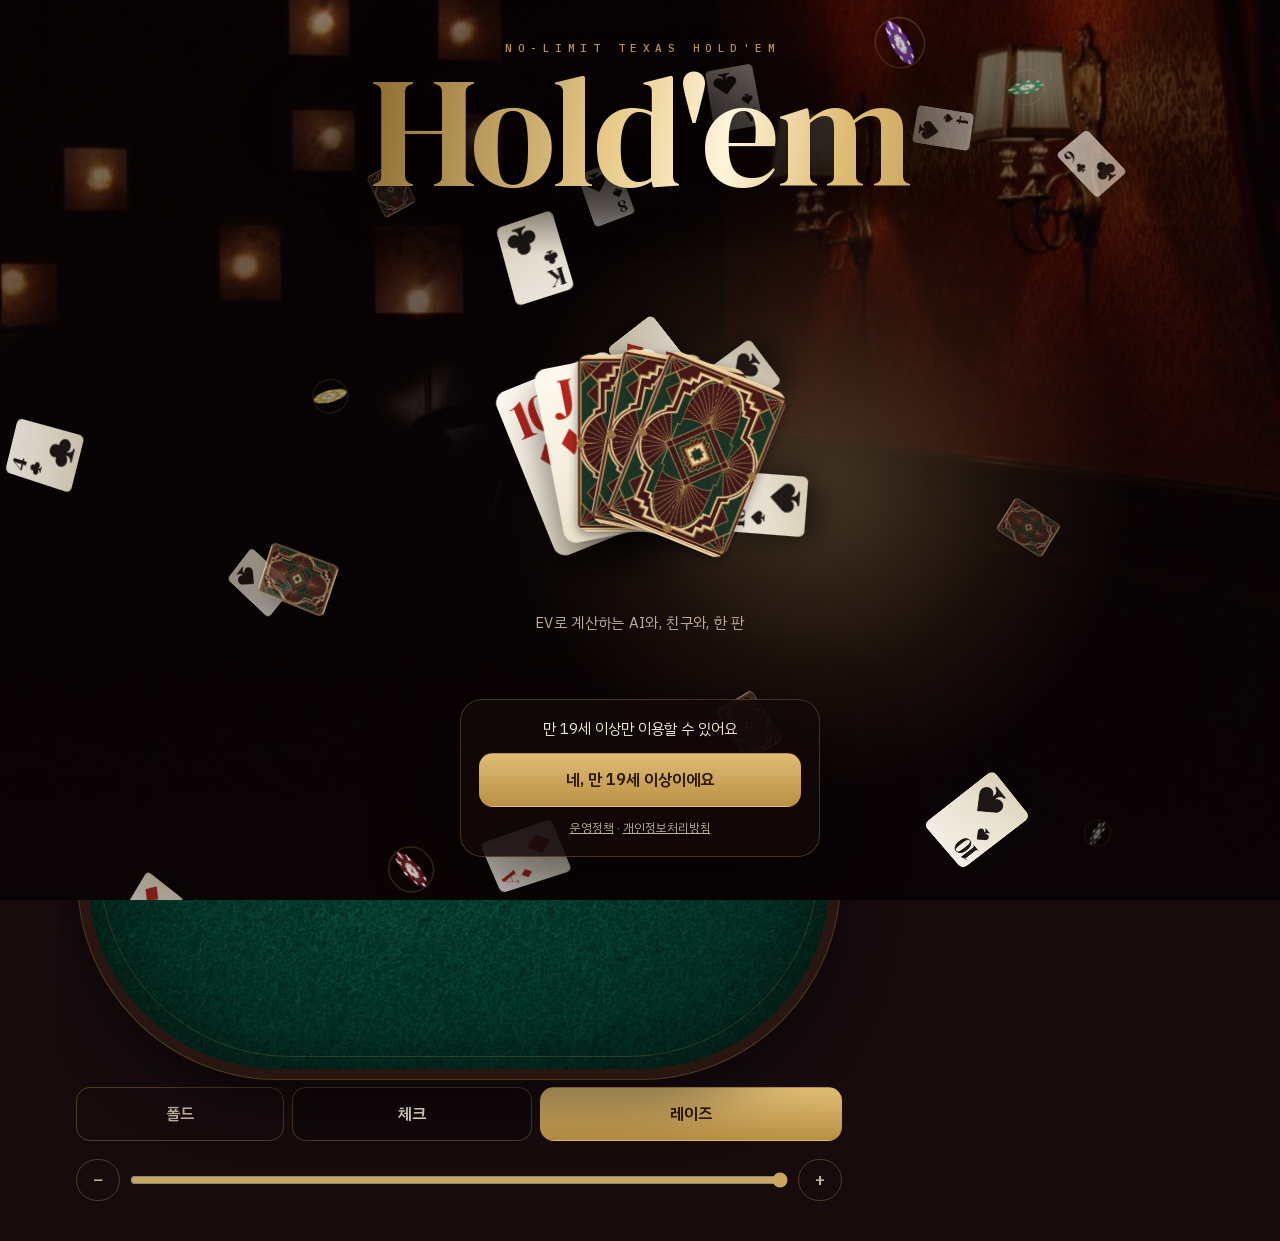
==== commit 00cfd825: "블랙잭 아바타 옆 닉네임 가독성 유지" ====
--- a/index.html
+++ b/index.html
@@ -22,7 +22,7 @@
 <meta property="og:url" content="https://holdem.io.kr/">
 <link rel="stylesheet" href="ui/blackjack.css?v=9">
 <link rel="stylesheet" href="ui/turn-cue.css?v=1">
-<link rel="stylesheet" href="ui/avatar.css?v=1">
+<link rel="stylesheet" href="ui/avatar.css?v=2">
 <link rel="stylesheet" href="ui/invite.css?v=1">
 <link href="fonts/fonts.css" rel="stylesheet"> <!-- 글꼴도 우리 사이트에서 (외부로 접속 정보가 가지 않게) -->
 <style>
--- a/ui/avatar.css
+++ b/ui/avatar.css
@@ -10,3 +10,5 @@
 #landing.set{overflow-y:auto;justify-content:flex-start;padding-top:24px;padding-bottom:calc(24px + env(safe-area-inset-bottom));gap:20px}#landing.set .ld-hero{flex:none}#landing.set .ld-title{font-size:clamp(48px,12vw,76px)}#landing.set .ld-panel{flex:none}
 
 html:has(#landing.set:not([hidden])){overflow:hidden}#landing.set{overscroll-behavior:contain}
+
+.bj-player-title>.bj-player-name{font:600 13px var(--sans);color:var(--text)}
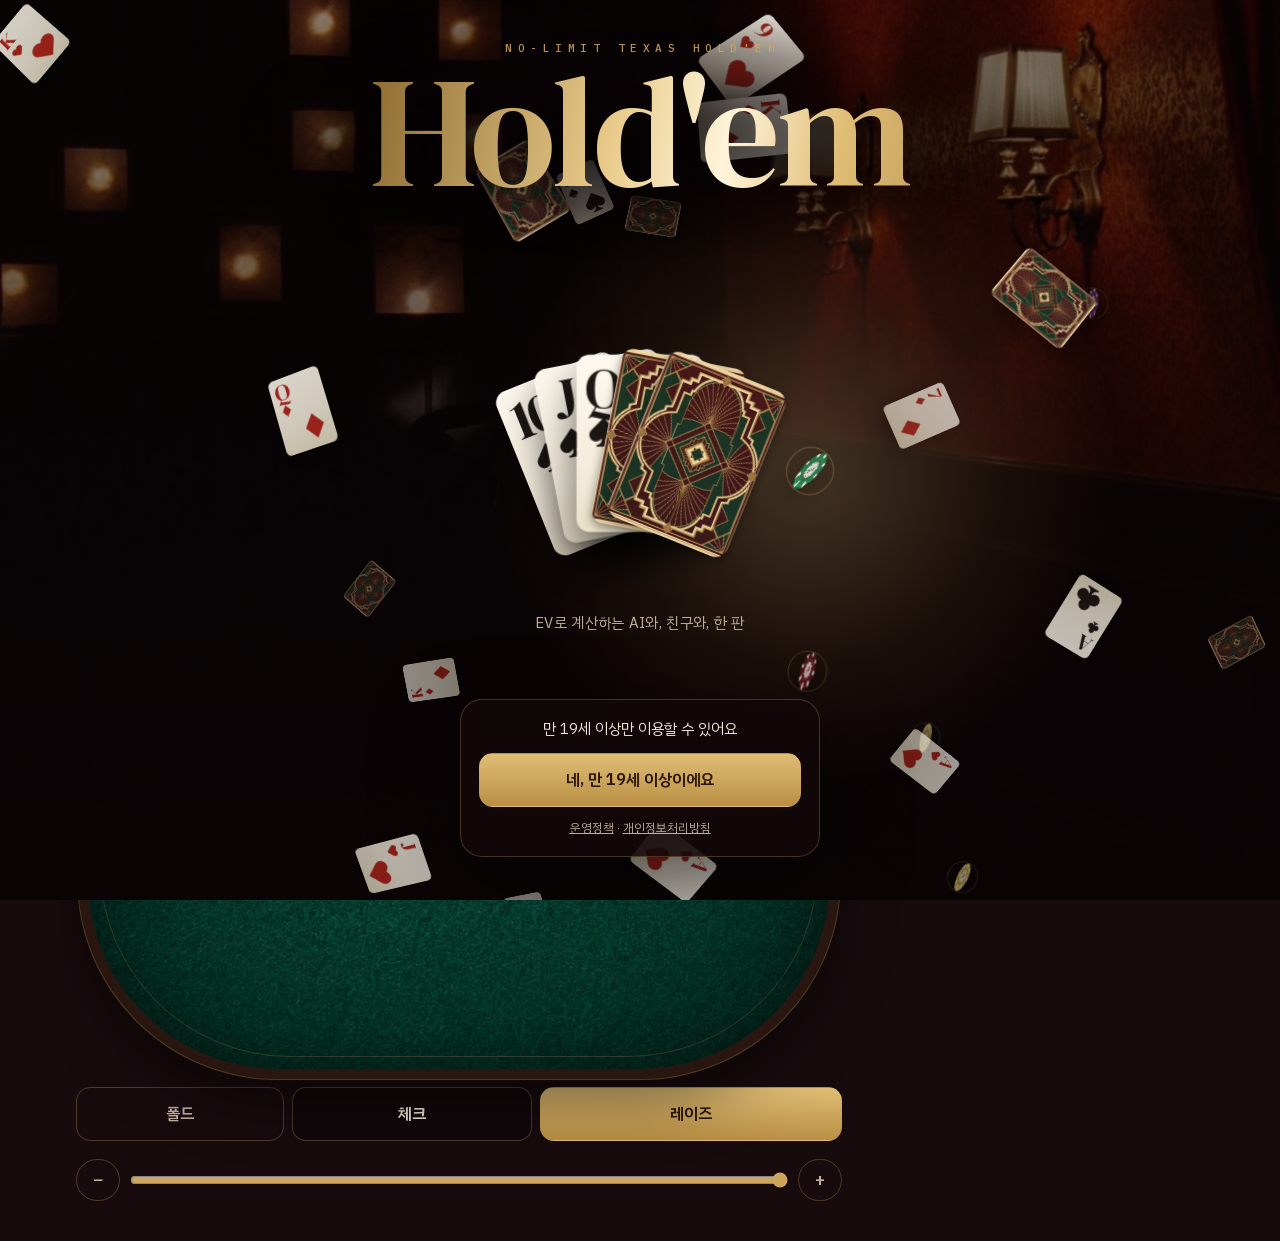
==== commit c5844eec: "남녀·체형·대머리·모자를 섞은 사람 아바타 8종 적용" ====
--- a/index.html
+++ b/index.html
@@ -22,7 +22,7 @@
 <meta property="og:url" content="https://holdem.io.kr/">
 <link rel="stylesheet" href="ui/blackjack.css?v=9">
 <link rel="stylesheet" href="ui/turn-cue.css?v=1">
-<link rel="stylesheet" href="ui/avatar.css?v=2">
+<link rel="stylesheet" href="ui/avatar.css?v=3">
 <link rel="stylesheet" href="ui/invite.css?v=1">
 <link href="fonts/fonts.css" rel="stylesheet"> <!-- 글꼴도 우리 사이트에서 (외부로 접속 정보가 가지 않게) -->
 <style>
@@ -656,7 +656,7 @@
 <script src="games/sutda.js?v=8"></script>
 <script src="games/blackjack.js?v=9"></script>
 <!-- 게임별 화면 (정의만. 버튼 연결은 공통 스크립트가 bind()로) -->
-<script src="ui/avatar.js?v=1"></script>
+<script src="ui/avatar.js?v=2"></script>
 <script src="ui/holdem-ui.js?v=8"></script>
 <script src="ui/badugi-ui.js?v=8"></script>
 <script src="ui/sutda-ui.js?v=8"></script>
@@ -1756,8 +1756,8 @@
     ${MP_OK ? `<label class="set-lab" for="setNick">닉네임<small>친구와 치기에서 보이는 이름 · 12자까지</small></label>
     <div class="mp-join"><input class="mp-input" id="setNick" maxlength="12" autocomplete="nickname" placeholder="예: ${pickOne(['리버의 신', '올인 장인', '포켓 에이스', '블러프 마스터', '칩 리더', '넛츠 헌터'])}"><button class="btn" id="setNickChk">중복 확인</button></div>
     <fieldset class="avatar-picker" id="avatarPicker"><legend>아바타</legend>
-      <div class="avatar-preview"><img id="avatarPreview" src="${Avatar.src(NICK || '나', u?.id, chosenAvatar, true)}" alt="선택한 아바타"><span><b id="avatarName">${chosenAvatar == null ? '자동 선택' : Avatar.names[chosenAvatar]}</b><small>게임에서 내 자리의 얼굴로 보여요</small></span></div>
-      <div class="avatar-grid">${Avatar.names.map((name,id)=>`<label class="avatar-option"><input type="radio" name="profileAvatar" aria-label="${name}" value="${id}" ${chosenAvatar===id?'checked':''}><span><img src="assets/avatars/p-${id}.webp" alt="" draggable="false">${name}</span></label>`).join('')}</div>
+      <div class="avatar-preview"><img id="avatarPreview" src="${Avatar.src(NICK || '나', u?.id, chosenAvatar, true)}" alt="선택한 아바타"><span><b id="avatarName">${Avatar.label(chosenAvatar)}</b><small>게임에서 내 자리의 얼굴로 보여요</small></span></div>
+      <div class="avatar-grid">${Avatar.names.map((name,id)=>`<label class="avatar-option"><input type="radio" name="profileAvatar" aria-label="${Avatar.label(id)}" value="${id}" ${chosenAvatar===id?'checked':''}><span><img src="${Avatar.src('',null,id,true)}" alt="" draggable="false">${name}<small>${Avatar.builds[id]}</small></span></label>`).join('')}</div>
       <label class="avatar-auto"><input type="radio" name="profileAvatar" value="auto" ${chosenAvatar==null?'checked':''}>자동 선택 사용</label>
     </fieldset>
     <p class="set-msg" id="setMsg" role="status" aria-live="polite"></p>
@@ -1776,7 +1776,7 @@
   const inp = $('setNick'), message = $('setMsg'), saveButton = $('setNickOk'), picker = $('avatarPicker');
   const msg = (m, ok) => { message.textContent = m; message.classList.toggle('ok', !!ok); };
   const selectedAvatar = () => { const value = picker.querySelector('input:checked').value; return value === 'auto' ? null : Number(value); };
-  picker.onchange = () => { const id = selectedAvatar(); $('avatarPreview').src = Avatar.src(inp.value || NICK || '나', u?.id, id, true); $('avatarName').textContent = id == null ? '자동 선택' : Avatar.names[id]; msg('프로필 저장을 누르면 적용돼요'); };
+  picker.onchange = () => { const id = selectedAvatar(); $('avatarPreview').src = Avatar.src(inp.value || NICK || '나', u?.id, id, true); $('avatarName').textContent = Avatar.label(id); msg('프로필 저장을 누르면 적용돼요'); };
   inp.value = (NICK || (loggedIn() ? userName(sessionUser()) : '')).slice(0, 12);
   const save = async () => {
     if (saveButton.disabled) return;
--- a/ui/avatar.css
+++ b/ui/avatar.css
@@ -12,3 +12,5 @@
 html:has(#landing.set:not([hidden])){overflow:hidden}#landing.set{overscroll-behavior:contain}
 
 .bj-player-title>.bj-player-name{font:600 13px var(--sans);color:var(--text)}
+
+.avatar-option span{height:100%;gap:4px}.avatar-option small{color:var(--muted);font-size:10px;line-height:1.3}.avatar-option input:checked+span small{color:var(--brass)}
